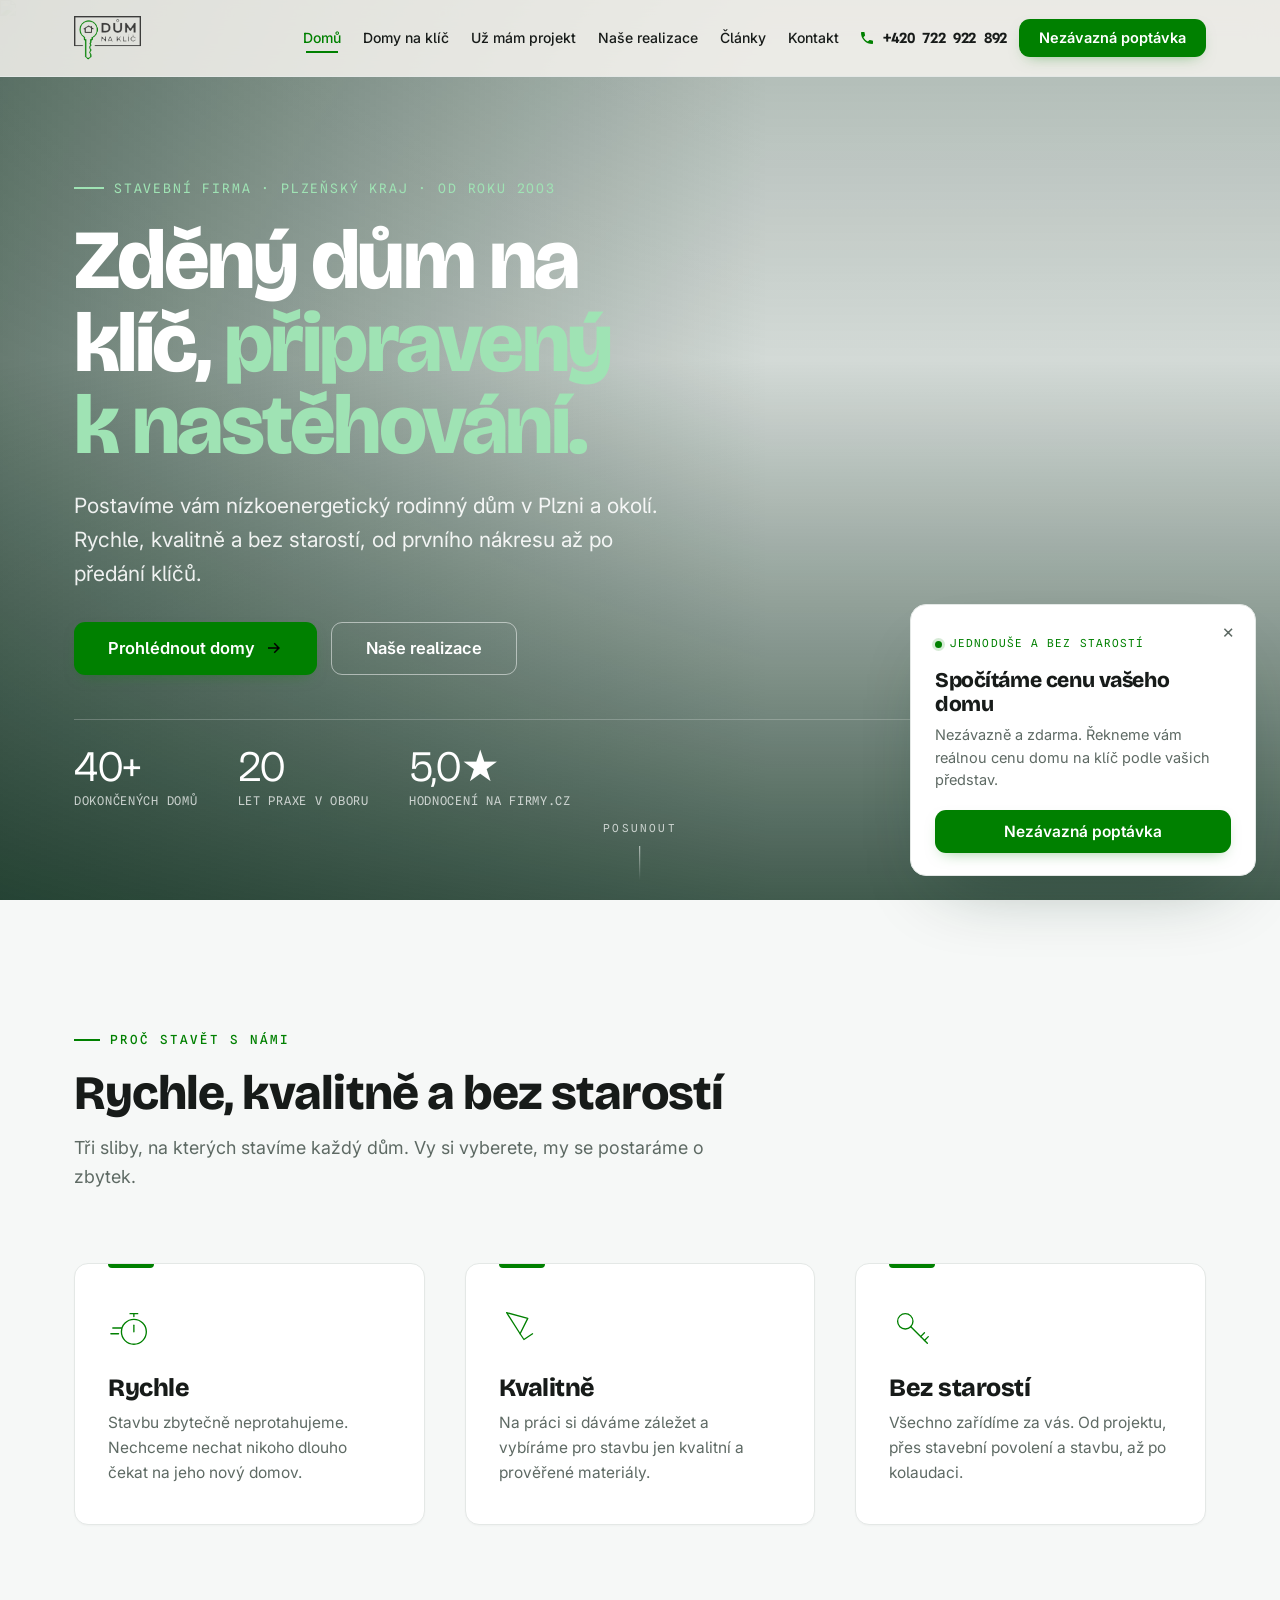
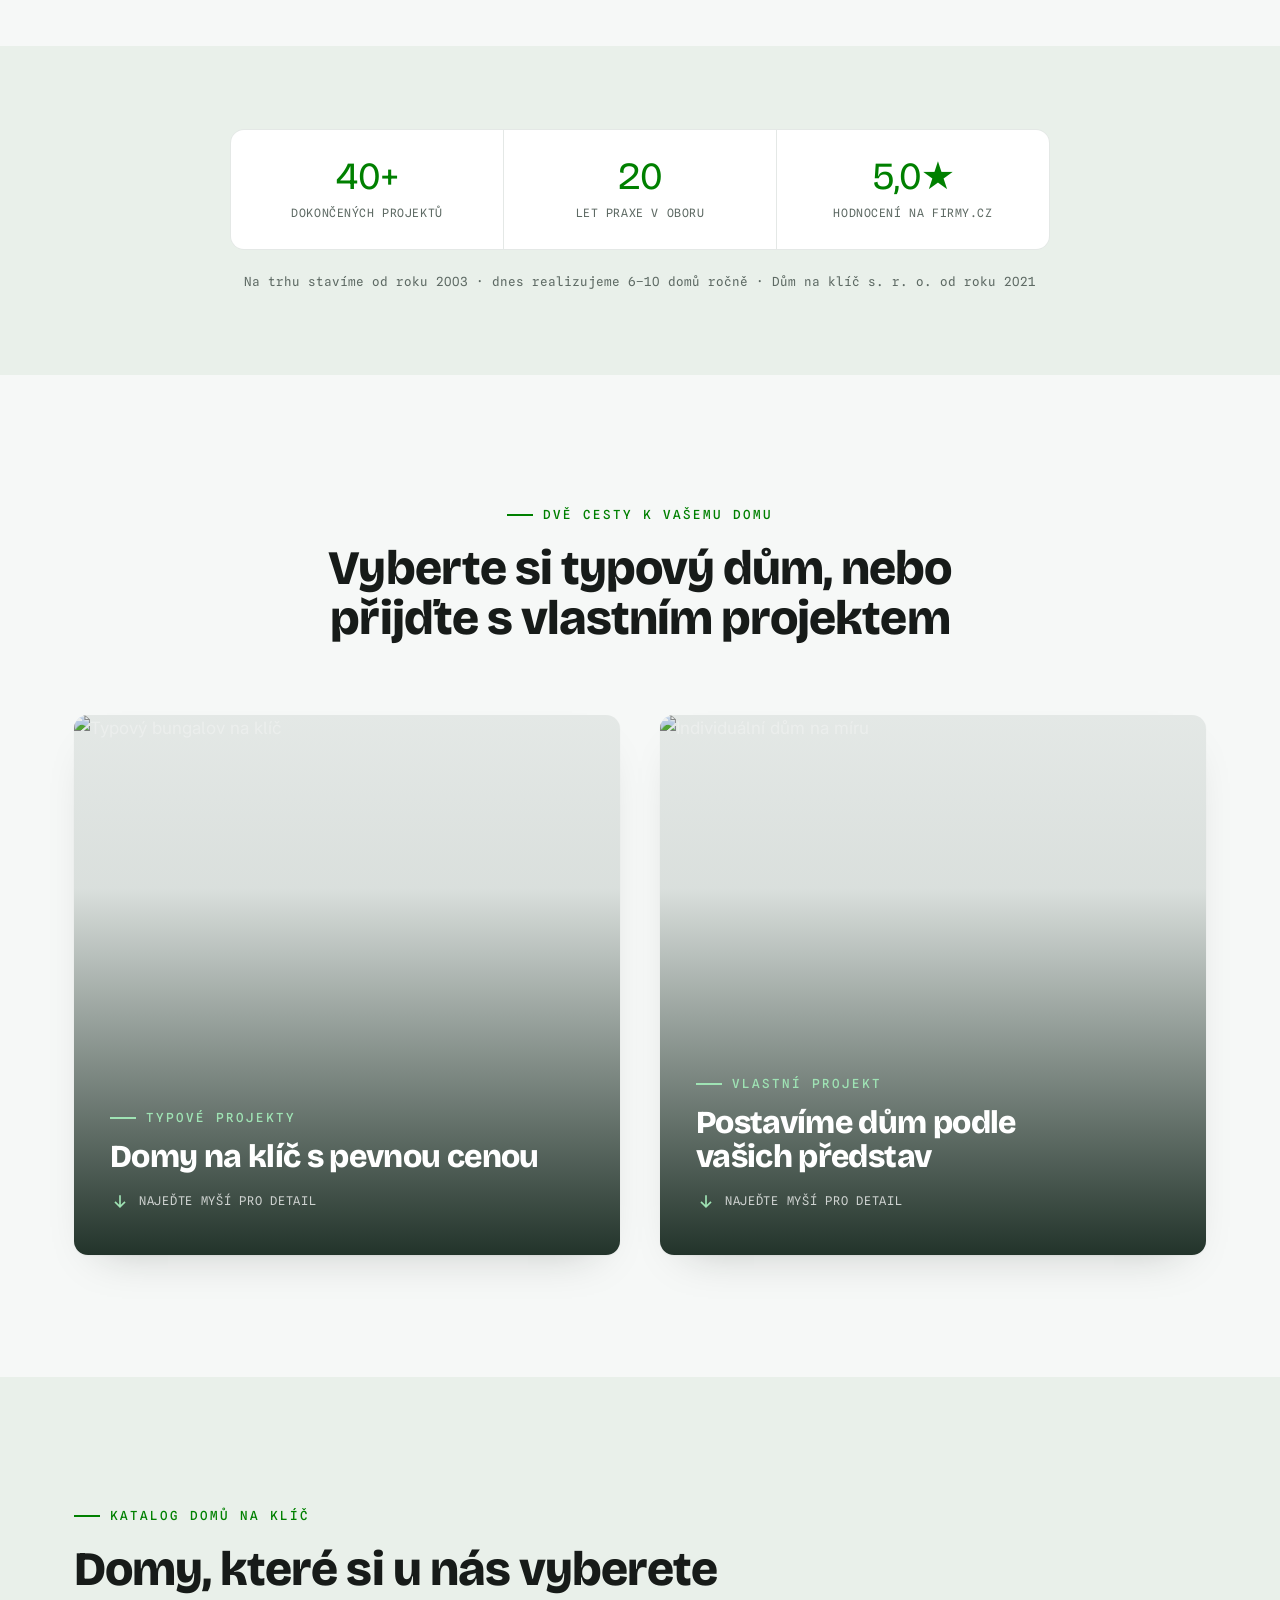
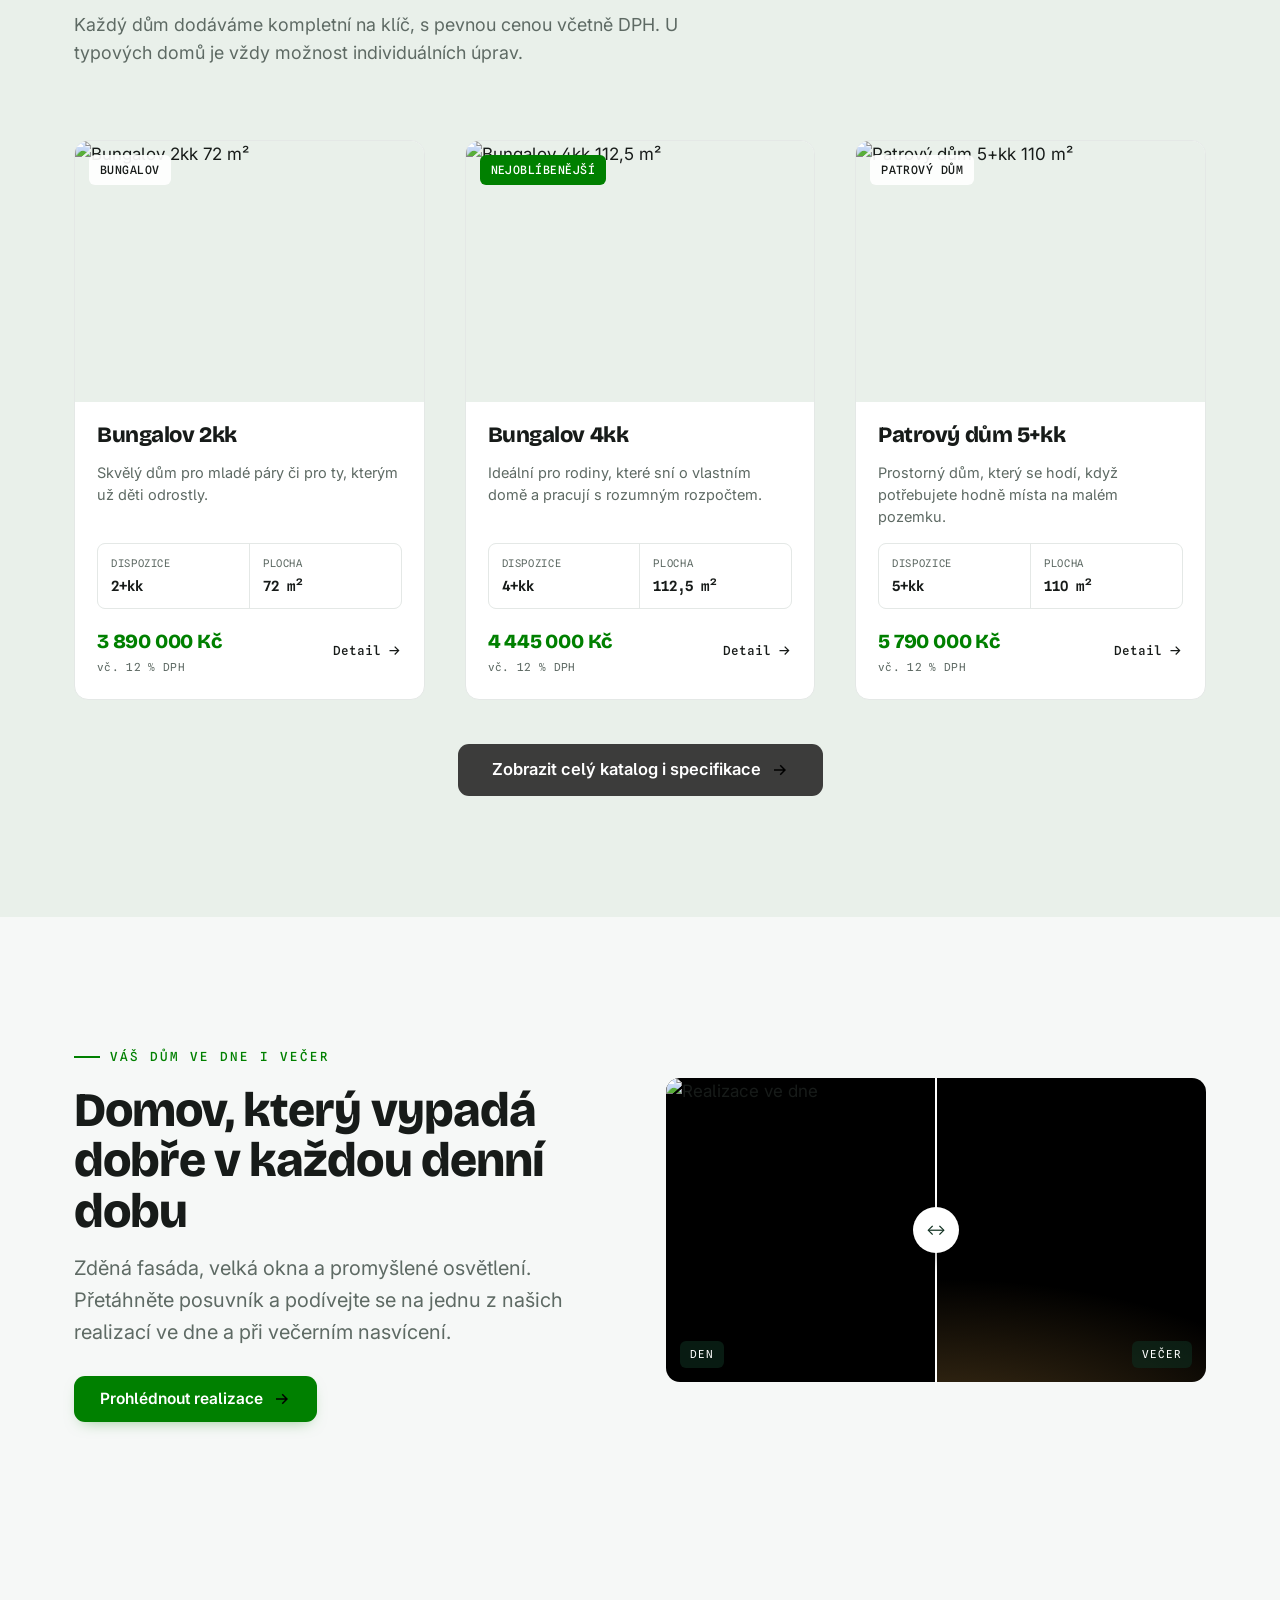
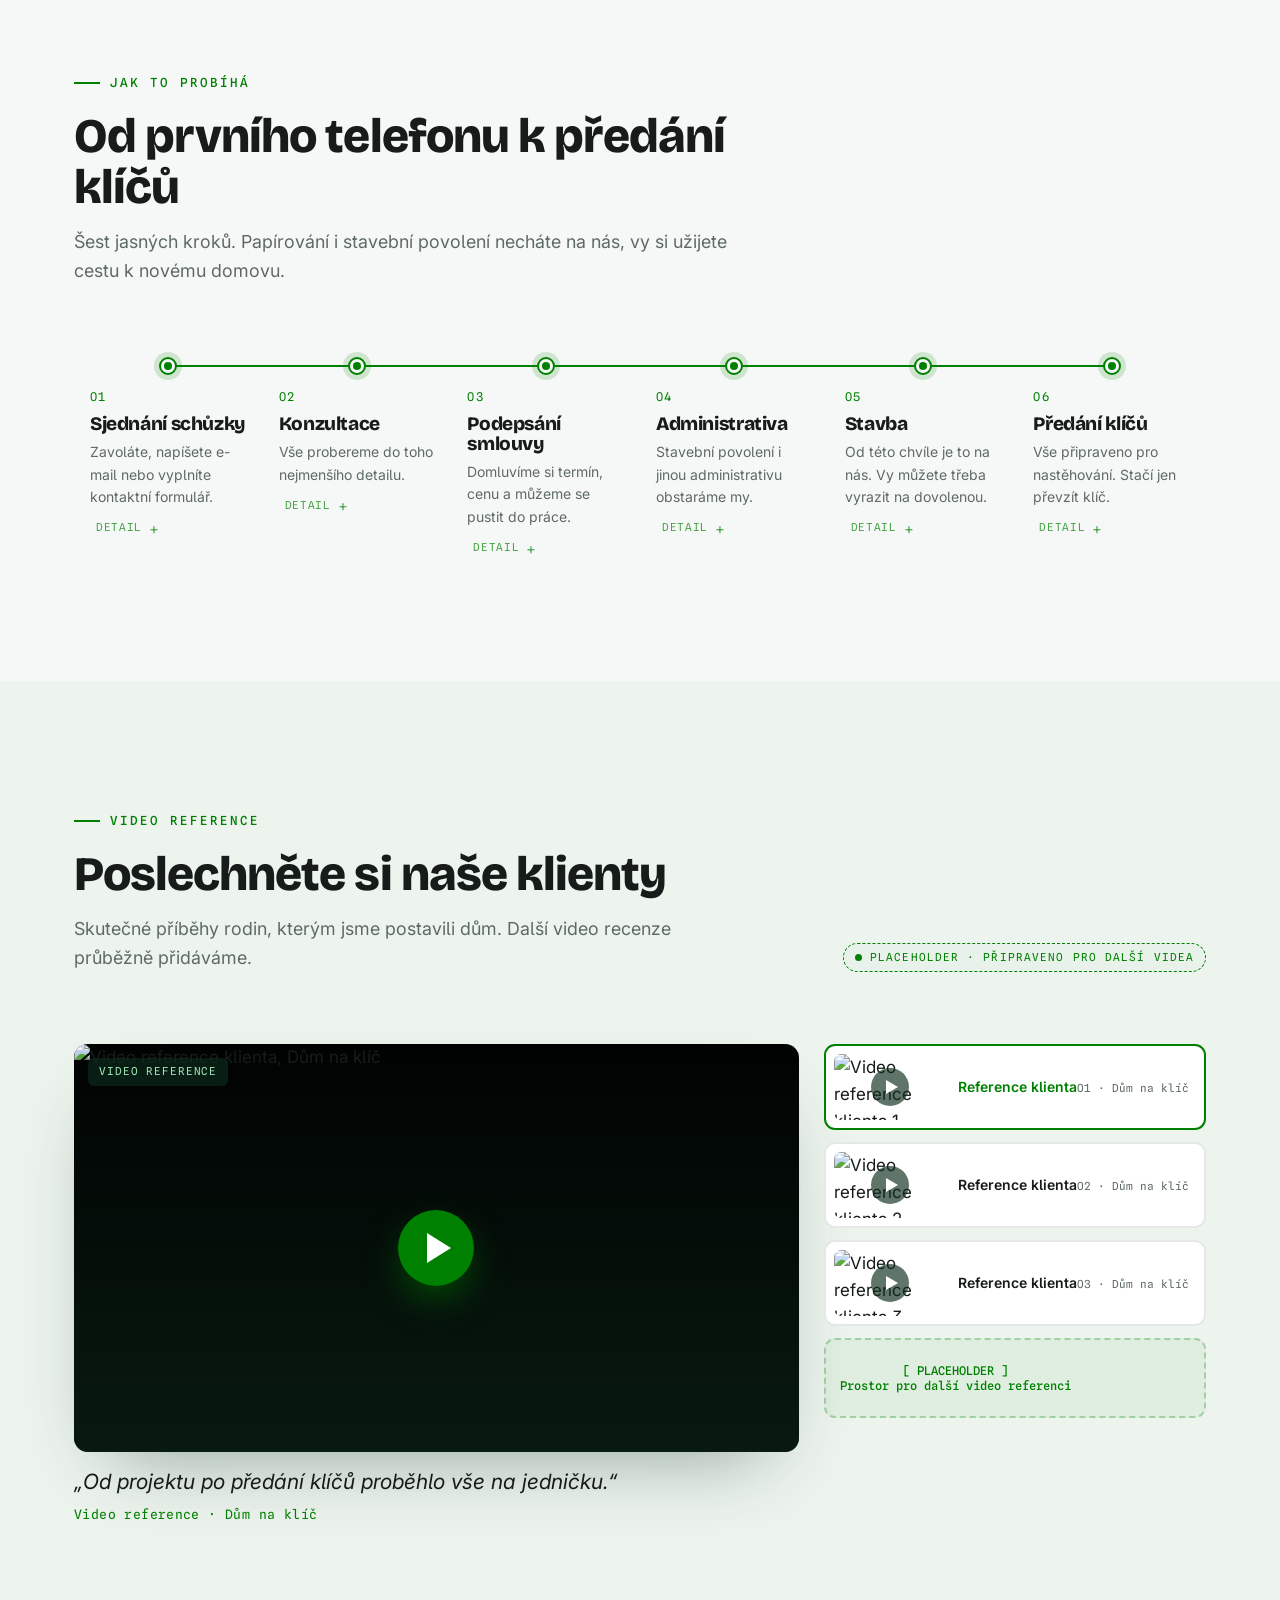
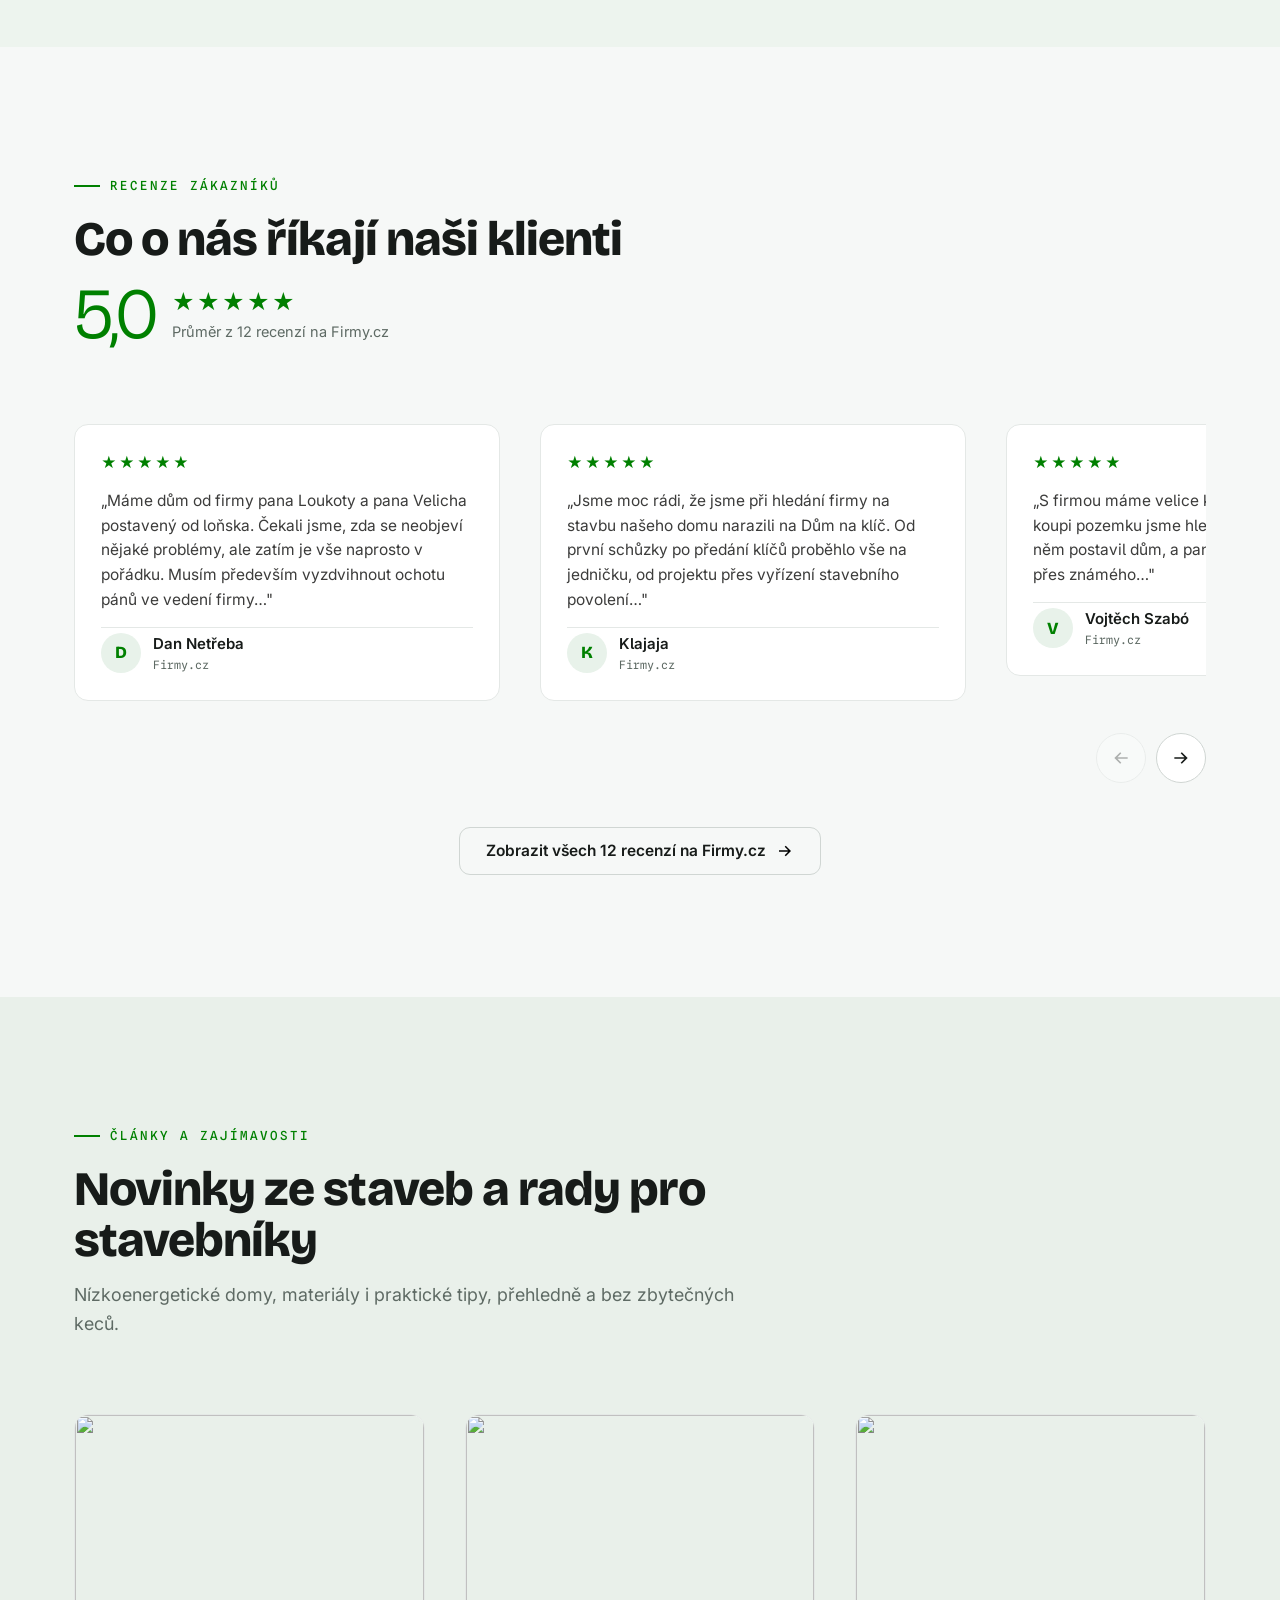
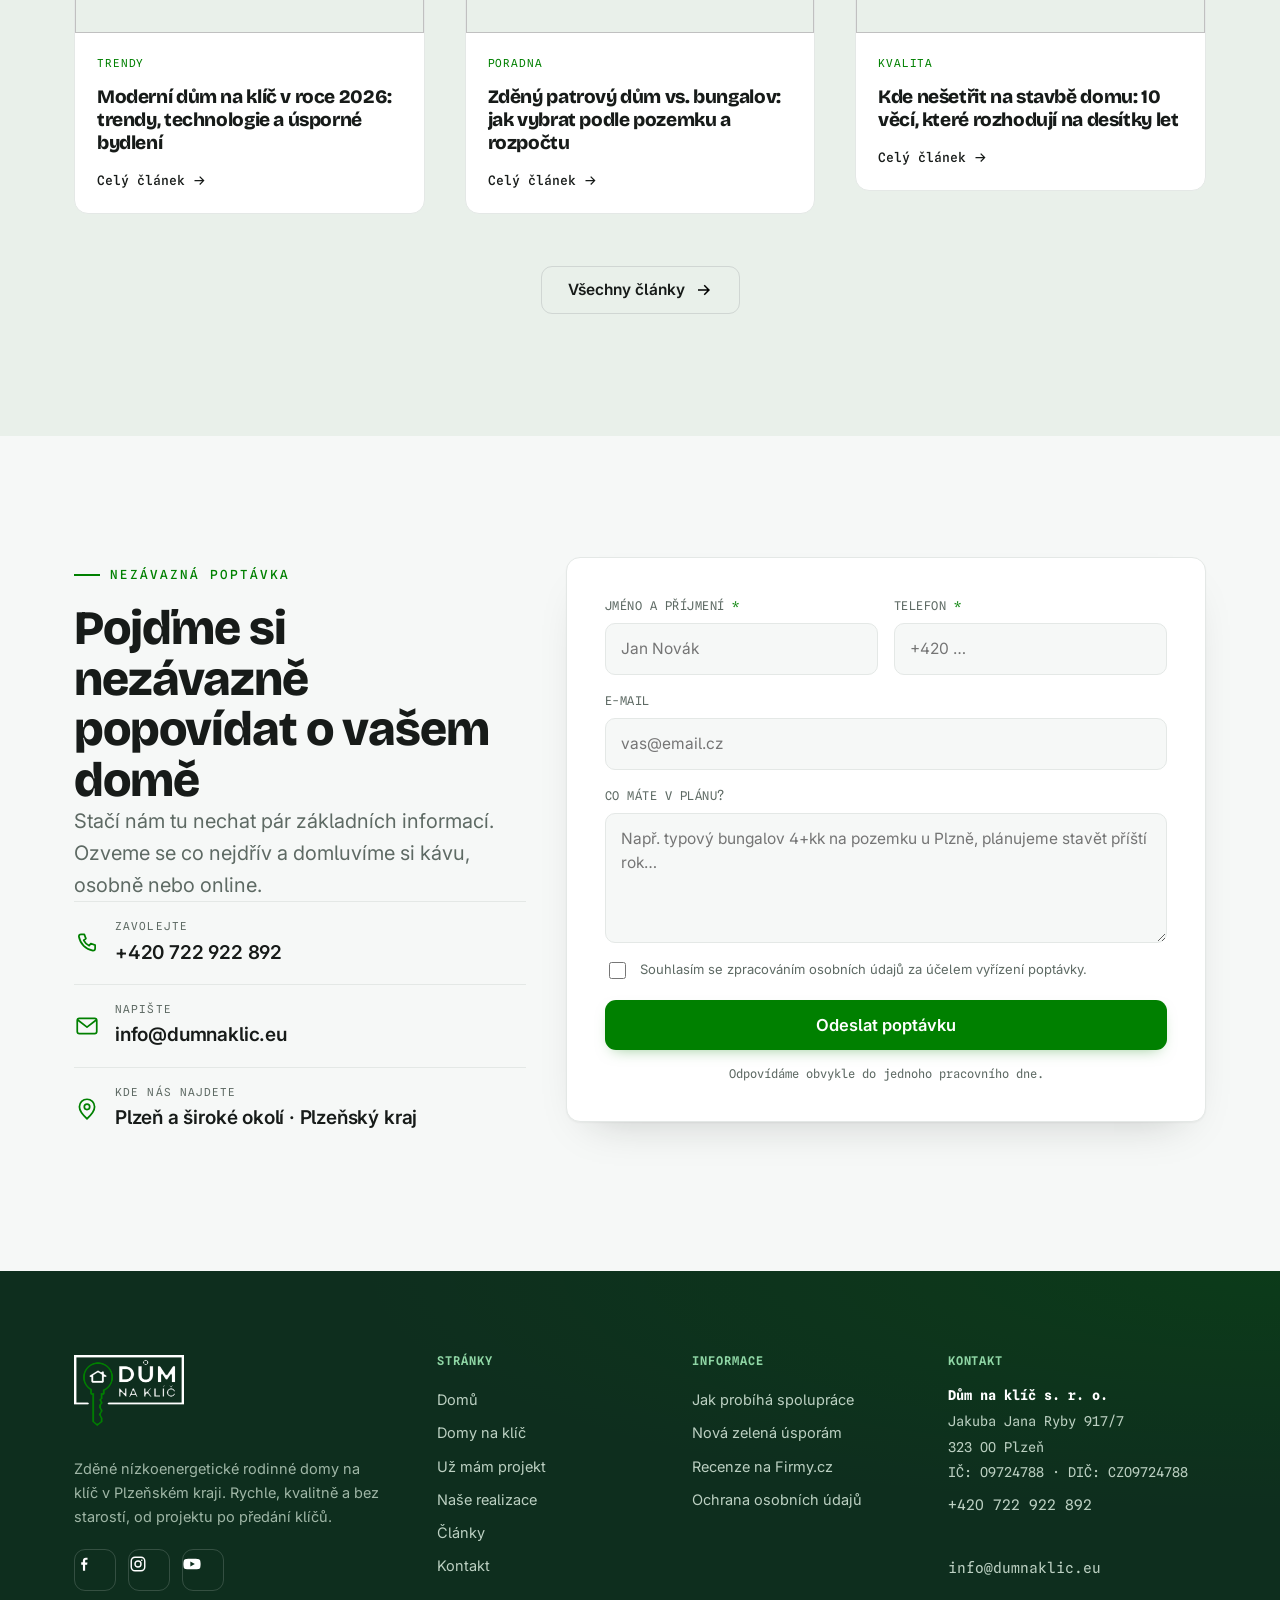
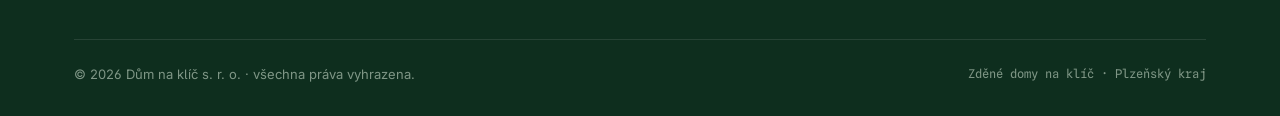
==== index.html @ 668cb0ad "Dům na klíč — redesign webu (statický web + GH Pages deploy) Kompletní redesign webu stavební firmy " ====
<!DOCTYPE html>
<html lang="cs">
<head>
  <meta charset="UTF-8">
  <meta http-equiv="X-UA-Compatible" content="IE=edge">
  <meta name="viewport" content="width=device-width, initial-scale=1">
  <title>Dům na klíč | Zděné nízkoenergetické rodinné domy · Plzeň a okolí</title>
  <meta name="description" content="Stavíme zděné rodinné domy na klíč v Plzeňském kraji, rychle, kvalitně a bez starostí. Vyberte si typový dům s pevnou cenou nebo přijďte s vlastním projektem.">
  <link rel="canonical" href="https://www.dumnaklic.eu/">
  <meta property="og:title" content="Dům na klíč | Zděné nízkoenergetické rodinné domy · Plzeň a okolí">
  <meta property="og:description" content="Zděné domy na klíč v Plzeňském kraji. Rychle, kvalitně a bez starostí, od projektu po předání klíčů.">
  <meta property="og:type" content="website">
  <meta property="og:image" content="https://www.dumnaklic.eu/wp-content/uploads/2026/04/IMG_3755.jpg">
  <meta name="theme-color" content="#008000">
  <link rel="preconnect" href="https://fonts.googleapis.com">
  <link rel="preconnect" href="https://fonts.gstatic.com" crossorigin>
  <link href="https://fonts.googleapis.com/css2?family=Bricolage+Grotesque:opsz,wght@12..96,200;12..96,300;12..96,600;12..96,700;12..96,800&family=Inter:wght@400;500;600;700&family=Spline+Sans+Mono:wght@400;500;600&display=swap" rel="stylesheet">
  <link rel="stylesheet" href="assets/css/style.css?v=5">
  <link rel="icon" href="data:image/svg+xml,%3Csvg xmlns='http://www.w3.org/2000/svg' viewBox='0 0 32 32'%3E%3Crect width='32' height='32' rx='7' fill='%23008000'/%3E%3Cpath d='M16 6l8 6.2v1.6h-2V24h-4.6v-5.6h-2.8V24H8V13.8H6v-1.6z' fill='%23fff'/%3E%3C/svg%3E">
</head>
<body class="has-callbar">

<!-- ============ HEADER (identické na všech stránkách) ============ -->
<header class="site-header">
  <div class="nav">
    <div class="container nav__in">
      <a class="nav__logo" href="index.html" aria-label="Dům na klíč, domů"><img src="assets/img/logo.png" alt="Dům na klíč"></a>
      <nav class="nav__menu" aria-label="Hlavní menu">
        <a class="nav__link" data-nav="index.html" href="index.html">Domů</a>
        <a class="nav__link" data-nav="projekty-typove.html" href="projekty-typove.html">Domy na klíč</a>
        <a class="nav__link" data-nav="projekty-individualni.html" href="projekty-individualni.html">Už mám projekt</a>
        <a class="nav__link" data-nav="realizace.html" href="realizace.html">Naše realizace</a>
        <a class="nav__link" data-nav="clanky.html" href="clanky.html">Články</a>
        <a class="nav__link" data-nav="kontakty.html" href="kontakty.html">Kontakt</a>
      </nav>
      <div class="nav__right">
        <a class="nav__phone" href="tel:+420722922892" aria-label="Zavolejte nám"><svg viewBox="0 0 24 24"><path d="M6.6 10.8c1.4 2.8 3.8 5.1 6.6 6.6l2.2-2.2c.3-.3.7-.4 1-.2 1.1.4 2.3.6 3.6.6.6 0 1 .4 1 1V20c0 .6-.4 1-1 1C10.6 21 3 13.4 3 4c0-.6.4-1 1-1h3.5c.6 0 1 .4 1 1 0 1.2.2 2.4.6 3.6.1.4 0 .7-.2 1z"/></svg><span>+420 722 922 892</span></a>
        <a class="btn btn--primary nav__cta" href="kontakty.html">Nezávazná poptávka</a>
        <button class="nav__toggle" aria-label="Otevřít menu" aria-expanded="false"><span></span><span></span><span></span></button>
      </div>
    </div>
  </div>
</header>

<!-- mobilní menu -->
<div class="drawer" role="dialog" aria-modal="true" aria-label="Menu">
  <div class="drawer__scrim" data-drawer-close></div>
  <div class="drawer__panel">
    <div class="drawer__head">
      <img src="assets/img/logo.png" alt="Dům na klíč">
      <button class="drawer__close" data-drawer-close aria-label="Zavřít menu">&times;</button>
    </div>
    <nav class="drawer__menu" aria-label="Mobilní menu">
      <a data-nav="index.html" href="index.html">Domů</a>
      <a data-nav="projekty-typove.html" href="projekty-typove.html">Domy na klíč</a>
      <a data-nav="projekty-individualni.html" href="projekty-individualni.html">Už mám projekt</a>
      <a data-nav="realizace.html" href="realizace.html">Naše realizace</a>
      <a data-nav="clanky.html" href="clanky.html">Články</a>
      <a data-nav="kontakty.html" href="kontakty.html">Kontakt</a>
    </nav>
    <div class="drawer__foot">
      <div class="drawer__phone">+420 722 922 892</div>
      <a class="btn btn--primary" href="kontakty.html">Nezávazná poptávka</a>
    </div>
  </div>
</div>

<main>

  <!-- ============ HERO ============ -->
  <section class="hero">
    <div class="hero__bg" data-parallax="0.12">
      <img class="hero__poster" src="https://www.dumnaklic.eu/wp-content/uploads/2026/04/IMG_3755.jpg" alt="Moderní patrový rodinný dům na klíč s dřevěnou fasádou">
      <div class="hero__video" data-hero-video="AIM_OCG9FKY" aria-hidden="true"></div>
    </div>
    <div class="hero__overlay"></div>
    <div class="hero__inner">
      <div class="container">
        <span class="hero__eyebrow">Stavební firma · Plzeňský kraj · od roku 2003</span>
        <h1 class="hero__title">Zděný dům na klíč, <em>připravený k nastěhování.</em></h1>
        <p class="hero__lead">Postavíme vám nízkoenergetický rodinný dům v Plzni a okolí. Rychle, kvalitně a bez starostí, od prvního nákresu až po předání klíčů.</p>
        <div class="hero__actions">
          <a class="btn btn--primary btn--lg" href="projekty-typove.html">Prohlédnout domy
            <svg viewBox="0 0 24 24"><path d="M4 11h12.2l-4.6-4.6L13 5l7 7-7 7-1.4-1.4 4.6-4.6H4z"/></svg></a>
          <a class="btn btn--outline-light btn--lg" href="realizace.html">Naše realizace</a>
        </div>
        <div class="hero__meta">
          <div class="hero__meta-item"><span class="hero__meta-num">40+</span><span class="hero__meta-label">Dokončených domů</span></div>
          <div class="hero__meta-item"><span class="hero__meta-num">20</span><span class="hero__meta-label">Let praxe v oboru</span></div>
          <div class="hero__meta-item"><span class="hero__meta-num">5,0★</span><span class="hero__meta-label">Hodnocení na Firmy.cz</span></div>
        </div>
      </div>
    </div>
    <div class="hero__scroll" aria-hidden="true">Posunout<span></span></div>
  </section>

  <!-- ============ BENEFITY ============ -->
  <section class="section">
    <div class="container">
      <div class="section-head reveal">
        <p class="eyebrow">Proč stavět s námi</p>
        <h2 class="section-head__title">Rychle, kvalitně a bez starostí</h2>
        <p class="section-head__lead">Tři sliby, na kterých stavíme každý dům. Vy si vyberete, my se postaráme o zbytek.</p>
      </div>
      <div class="grid grid--3">
        <article class="benefit reveal" data-delay="1">
          <div class="benefit__icon"><svg viewBox="0 0 48 48"><circle cx="27" cy="28" r="13"/><path d="M27 28v-7"/><path d="M23 9h8"/><path d="M27 9v3"/><path d="M5 24h9"/><path d="M3 30h8"/></svg></div>
          <h3 class="benefit__title">Rychle</h3>
          <p class="benefit__text">Stavbu zbytečně neprotahujeme. Nechceme nechat nikoho dlouho čekat na jeho nový domov.</p>
        </article>
        <article class="benefit reveal" data-delay="2">
          <div class="benefit__icon"><svg viewBox="0 0 48 48"><path d="M8 8l22 6-8 16z"/><path d="M22 30l4 6 9-6"/></svg></div>
          <h3 class="benefit__title">Kvalitně</h3>
          <p class="benefit__text">Na práci si dáváme záležet a vybíráme pro stavbu jen kvalitní a prověřené materiály.</p>
        </article>
        <article class="benefit reveal" data-delay="3">
          <div class="benefit__icon"><svg viewBox="0 0 48 48"><circle cx="17" cy="17" r="8"/><path d="M22.5 22.5 40 40"/><path d="M33 33l4-4M37 37l4-4"/></svg></div>
          <h3 class="benefit__title">Bez starostí</h3>
          <p class="benefit__text">Všechno zařídíme za vás. Od projektu, přes stavební povolení a stavbu, až po kolaudaci.</p>
        </article>
      </div>
    </div>
  </section>

  <!-- ============ STATISTIKY ============ -->
  <section class="section section--tight section--stone">
    <div class="container">
      <div class="statbar reveal">
        <div class="stat"><div class="stat__num" data-count="40" data-suffix="+">0+</div><div class="stat__label">Dokončených projektů</div></div>
        <div class="stat"><div class="stat__num" data-count="20" data-suffix="">0</div><div class="stat__label">Let praxe v oboru</div></div>
        <div class="stat"><div class="stat__num">5,0★</div><div class="stat__label">Hodnocení na Firmy.cz</div></div>
      </div>
      <p class="divider-note reveal">Na trhu stavíme od roku 2003 · dnes realizujeme 6–10 domů ročně · Dům na klíč s. r. o. od roku 2021</p>
    </div>
  </section>

  <!-- ============ TYPOVÉ vs INDIVIDUÁLNÍ ============ -->
  <section class="section">
    <div class="container">
      <div class="section-head section-head--center reveal">
        <p class="eyebrow">Dvě cesty k vašemu domu</p>
        <h2 class="section-head__title">Vyberte si typový dům, nebo přijďte s vlastním projektem</h2>
      </div>
      <div class="features">
        <a class="feature reveal" href="projekty-typove.html">
          <div class="feature__media"><img src="https://www.dumnaklic.eu/wp-content/uploads/2023/03/pohled-ALFA.jpg" alt="Typový bungalov na klíč" loading="lazy"></div>
          <div class="feature__panel">
            <p class="eyebrow">Typové projekty</p>
            <h3 class="feature__title">Domy na klíč s pevnou cenou</h3>
            <span class="feature__hint"><svg viewBox="0 0 24 24"><path d="M12 19V5M6 13l6 6 6-6"/></svg> Najeďte myší pro detail</span>
            <div class="feature__reveal"><div>
              <ul class="feature__list">
                <li>Nejvíce poptávané typy zděných domů, promyšlené do detailu</li>
                <li>Pevná cena včetně DPH, víte předem, kolik zaplatíte</li>
                <li>Možnost individuálních úprav podle vašich přání</li>
              </ul>
              <span class="feature__cta">Prohlédnout katalog domů
                <svg viewBox="0 0 24 24"><path d="M4 11h12.2l-4.6-4.6L13 5l7 7-7 7-1.4-1.4 4.6-4.6H4z"/></svg></span>
            </div></div>
          </div>
        </a>
        <a class="feature reveal" data-delay="1" href="projekty-individualni.html">
          <div class="feature__media"><img src="https://www.dumnaklic.eu/wp-content/uploads/2025/07/IMG_8949.jpg" alt="Individuální dům na míru" loading="lazy"></div>
          <div class="feature__panel">
            <p class="eyebrow">Vlastní projekt</p>
            <h3 class="feature__title">Postavíme dům podle vašich představ</h3>
            <span class="feature__hint"><svg viewBox="0 0 24 24"><path d="M12 19V5M6 13l6 6 6-6"/></svg> Najeďte myší pro detail</span>
            <div class="feature__reveal"><div>
              <ul class="feature__list">
                <li>Máte hotový projekt a vybíráte spolehlivého dodavatele stavby</li>
                <li>Máte jen nápad? Navrhneme dům společně, od skici po realizaci</li>
                <li>Poradíme, co udělat chytřeji, pro kvalitu i rozumnou cenu</li>
              </ul>
              <span class="feature__cta">Už mám projekt
                <svg viewBox="0 0 24 24"><path d="M4 11h12.2l-4.6-4.6L13 5l7 7-7 7-1.4-1.4 4.6-4.6H4z"/></svg></span>
            </div></div>
          </div>
        </a>
      </div>
    </div>
  </section>

  <!-- ============ KATALOG (náhled), SIGNATURE karty ============ -->
  <section class="section section--stone">
    <div class="container">
      <div class="section-head reveal">
        <p class="eyebrow">Katalog domů na klíč</p>
        <h2 class="section-head__title">Domy, které si u nás vyberete</h2>
        <p class="section-head__lead">Každý dům dodáváme kompletní na klíč, s pevnou cenou včetně DPH. U typových domů je vždy možnost individuálních úprav.</p>
      </div>
      <div class="grid grid--3">

        <article class="house-card reveal">
          <a class="house-card__media" href="https://www.dumnaklic.eu/bungalov-2kk/" target="_blank" rel="noopener">
            <img src="https://www.dumnaklic.eu/wp-content/uploads/2023/03/1-4.jpg" alt="Bungalov 2kk 72 m²" loading="lazy">
            <span class="house-card__tag">Bungalov</span>
          </a>
          <div class="house-card__body">
            <h3 class="house-card__name">Bungalov 2kk</h3>
            <p class="house-card__desc">Skvělý dům pro mladé páry či pro ty, kterým už děti odrostly.</p>
            <div class="house-card__specs">
              <div class="spec"><div class="spec__k">Dispozice</div><div class="spec__v">2+kk</div></div>
              <div class="spec"><div class="spec__k">Plocha</div><div class="spec__v">72 m²</div></div>
            </div>
            <div class="house-card__foot">
              <div class="house-card__price">3 890 000 Kč<small>vč. 12 % DPH</small></div>
              <a class="house-card__link" href="https://www.dumnaklic.eu/bungalov-2kk/" target="_blank" rel="noopener">Detail <svg viewBox="0 0 24 24"><path d="M4 11h12.2l-4.6-4.6L13 5l7 7-7 7-1.4-1.4 4.6-4.6H4z"/></svg></a>
            </div>
          </div>
        </article>

        <article class="house-card reveal" data-delay="1">
          <a class="house-card__media" href="https://www.dumnaklic.eu/bungalov-4kk/" target="_blank" rel="noopener">
            <img src="https://www.dumnaklic.eu/wp-content/uploads/2023/03/pohled-ALFA.jpg" alt="Bungalov 4kk 112,5 m²" loading="lazy">
            <span class="house-card__tag house-card__tag--green">Nejoblíbenější</span>
          </a>
          <div class="house-card__body">
            <h3 class="house-card__name">Bungalov 4kk</h3>
            <p class="house-card__desc">Ideální pro rodiny, které sní o vlastním domě a pracují s rozumným rozpočtem.</p>
            <div class="house-card__specs">
              <div class="spec"><div class="spec__k">Dispozice</div><div class="spec__v">4+kk</div></div>
              <div class="spec"><div class="spec__k">Plocha</div><div class="spec__v">112,5 m²</div></div>
            </div>
            <div class="house-card__foot">
              <div class="house-card__price">4 445 000 Kč<small>vč. 12 % DPH</small></div>
              <a class="house-card__link" href="https://www.dumnaklic.eu/bungalov-4kk/" target="_blank" rel="noopener">Detail <svg viewBox="0 0 24 24"><path d="M4 11h12.2l-4.6-4.6L13 5l7 7-7 7-1.4-1.4 4.6-4.6H4z"/></svg></a>
            </div>
          </div>
        </article>

        <article class="house-card reveal" data-delay="2">
          <a class="house-card__media" href="https://www.dumnaklic.eu/patrovy-dum-4kk/" target="_blank" rel="noopener">
            <img src="https://www.dumnaklic.eu/wp-content/uploads/2023/03/2upr.jpg" alt="Patrový dům 5+kk 110 m²" loading="lazy">
            <span class="house-card__tag">Patrový dům</span>
          </a>
          <div class="house-card__body">
            <h3 class="house-card__name">Patrový dům 5+kk</h3>
            <p class="house-card__desc">Prostorný dům, který se hodí, když potřebujete hodně místa na malém pozemku.</p>
            <div class="house-card__specs">
              <div class="spec"><div class="spec__k">Dispozice</div><div class="spec__v">5+kk</div></div>
              <div class="spec"><div class="spec__k">Plocha</div><div class="spec__v">110 m²</div></div>
            </div>
            <div class="house-card__foot">
              <div class="house-card__price">5 790 000 Kč<small>vč. 12 % DPH</small></div>
              <a class="house-card__link" href="https://www.dumnaklic.eu/patrovy-dum-4kk/" target="_blank" rel="noopener">Detail <svg viewBox="0 0 24 24"><path d="M4 11h12.2l-4.6-4.6L13 5l7 7-7 7-1.4-1.4 4.6-4.6H4z"/></svg></a>
            </div>
          </div>
        </article>

      </div>
      <div class="center mt-l reveal">
        <a class="btn btn--dark btn--lg" href="projekty-typove.html">Zobrazit celý katalog i specifikace
          <svg viewBox="0 0 24 24"><path d="M4 11h12.2l-4.6-4.6L13 5l7 7-7 7-1.4-1.4 4.6-4.6H4z"/></svg></a>
      </div>
    </div>
  </section>

  <!-- ============ BEFORE / AFTER, den / večer (signature interakce) ============ -->
  <section class="section">
    <div class="container">
      <div class="grid grid--2" style="align-items:center;gap:clamp(28px,4vw,56px)">
        <div class="reveal">
          <p class="eyebrow">Váš dům ve dne i večer</p>
          <h2 class="section-head__title">Domov, který vypadá dobře v každou denní dobu</h2>
          <p class="lead mt-s">Zděná fasáda, velká okna a promyšlené osvětlení. Přetáhněte posuvník a podívejte se na jednu z našich realizací ve dne a při večerním nasvícení.</p>
          <a class="btn btn--primary mt-m" href="realizace.html">Prohlédnout realizace
            <svg viewBox="0 0 24 24"><path d="M4 11h12.2l-4.6-4.6L13 5l7 7-7 7-1.4-1.4 4.6-4.6H4z"/></svg></a>
        </div>
        <div class="ba reveal" data-delay="1" aria-label="Porovnání den a večer, přetáhněte posuvník">
          <img class="ba__img" src="https://www.dumnaklic.eu/wp-content/uploads/2026/04/IMG_3755.jpg" alt="Realizace ve dne">
          <div class="ba__after-wrap ba__after"><img class="ba__img" src="https://www.dumnaklic.eu/wp-content/uploads/2026/04/IMG_3755.jpg" alt="Realizace večer"></div>
          <span class="ba__label ba__label--l">Den</span>
          <span class="ba__label ba__label--r">Večer</span>
          <div class="ba__handle"><span class="ba__grip">↔</span></div>
        </div>
      </div>
    </div>
  </section>

  <!-- ============ PROCES / TIMELINE ============ -->
  <section class="section">
    <div class="container">
      <div class="section-head reveal">
        <p class="eyebrow">Jak to probíhá</p>
        <h2 class="section-head__title">Od prvního telefonu k předání klíčů</h2>
        <p class="section-head__lead">Šest jasných kroků. Papírování i stavební povolení necháte na nás, vy si užijete cestu k novému domovu.</p>
      </div>
      <div class="timeline reveal" data-timeline>
        <div class="timeline__track"><span class="timeline__fill"></span></div>
        <div class="tl-step" data-detail><span class="tl-step__node"></span><div class="tl-step__num">01</div><h3 class="tl-step__title">Sjednání schůzky</h3><p class="tl-step__text">Zavoláte, napíšete e-mail nebo vyplníte kontaktní formulář.</p><button class="tl-step__toggle" type="button">Detail</button><div class="tl-step__detail"><div><p>Ozvěte se jakkoli vám to vyhovuje. Domluvíme si první nezávaznou schůzku u nás v kanceláři v Plzni, nebo online.</p></div></div></div>
        <div class="tl-step" data-detail><span class="tl-step__node"></span><div class="tl-step__num">02</div><h3 class="tl-step__title">Konzultace</h3><p class="tl-step__text">Vše probereme do toho nejmenšího detailu.</p><button class="tl-step__toggle" type="button">Detail</button><div class="tl-step__detail"><div><p>Projdeme vaše představy, pozemek i rozpočet. Poradíme s dispozicí a vybereme typový dům nebo řešení na míru.</p></div></div></div>
        <div class="tl-step" data-detail><span class="tl-step__node"></span><div class="tl-step__num">03</div><h3 class="tl-step__title">Podepsání smlouvy</h3><p class="tl-step__text">Domluvíme si termín, cenu a můžeme se pustit do práce.</p><button class="tl-step__toggle" type="button">Detail</button><div class="tl-step__detail"><div><p>Připravíme pevnou cenu včetně DPH a jasný harmonogram. Vše máte černé na bílém, žádné skryté položky.</p></div></div></div>
        <div class="tl-step" data-detail><span class="tl-step__node"></span><div class="tl-step__num">04</div><h3 class="tl-step__title">Administrativa</h3><p class="tl-step__text">Stavební povolení i jinou administrativu obstaráme my.</p><button class="tl-step__toggle" type="button">Detail</button><div class="tl-step__detail"><div><p>Projektovou dokumentaci i jednání s úřady vyřídíme za vás. Zjistíme také možnosti dotace Nová zelená úsporám.</p></div></div></div>
        <div class="tl-step" data-detail><span class="tl-step__node"></span><div class="tl-step__num">05</div><h3 class="tl-step__title">Stavba</h3><p class="tl-step__text">Od této chvíle je to na nás. Vy můžete třeba vyrazit na dovolenou.</p><button class="tl-step__toggle" type="button">Detail</button><div class="tl-step__detail"><div><p>Stavíme na klíč, koordinujeme všechny profese a hlídáme kvalitu i termíny. Vy nemusíte řešit nic.</p></div></div></div>
        <div class="tl-step" data-detail><span class="tl-step__node"></span><div class="tl-step__num">06</div><h3 class="tl-step__title">Předání klíčů</h3><p class="tl-step__text">Vše připraveno pro nastěhování. Stačí jen převzít klíč.</p><button class="tl-step__toggle" type="button">Detail</button><div class="tl-step__detail"><div><p>Dům předáme dokončený a připravený k nastěhování. Stačí převzít klíče a začít bydlet.</p></div></div></div>
      </div>
    </div>
  </section>

  <!-- ============ VIDEOREVIEW SEKCE [PLACEHOLDER] ============ -->
  <!-- [PLACEHOLDER: VIDEOREVIEW SEKCE] – 3 reálná videa + 1 volný slot pro budoucí testimonial -->
  <section class="section section--tint" id="video">
    <div class="container">
      <div class="section-head reveal" style="display:flex;justify-content:space-between;align-items:flex-end;gap:20px;flex-wrap:wrap;max-width:none">
        <div style="max-width:640px">
          <p class="eyebrow">Video reference</p>
          <h2 class="section-head__title">Poslechněte si naše klienty</h2>
          <p class="section-head__lead">Skutečné příběhy rodin, kterým jsme postavili dům. Další video recenze průběžně přidáváme.</p>
        </div>
        <span class="placeholder-tag">Placeholder · připraveno pro další videa</span>
      </div>
      <div class="vgallery reveal">
        <div class="vgallery__stage">
          <div class="vgallery__screen" role="button" tabindex="0" aria-label="Přehrát video referenci">
            <div id="vgPlayer"></div>
            <img class="vgallery__poster" src="https://img.youtube.com/vi/ddDYSjqVPIw/maxresdefault.jpg" alt="Video reference klienta, Dům na klíč">
            <div class="vgallery__scrim"></div>
            <span class="vgallery__badge">Video reference</span>
            <button class="vgallery__big" type="button" aria-label="Přehrát video"></button>
            <button class="vgallery__sound" type="button"><svg viewBox="0 0 24 24"><path d="M3 9v6h4l5 5V4L7 9H3zm13.5 3A4.5 4.5 0 0 0 11 8v8a4.5 4.5 0 0 0 2.5-4zM14 3.2v2.1c2.9.9 5 3.6 5 6.7s-2.1 5.8-5 6.7v2.1c4-.9 7-4.5 7-8.8s-3-7.9-7-8.8z"/></svg> Zapnout zvuk</button>
          </div>
          <div class="vgallery__meta">
            <p class="vgallery__quote">„Od projektu po předání klíčů proběhlo vše na jedničku."</p>
            <p class="vgallery__name">Video reference · Dům na klíč</p>
          </div>
        </div>
        <div class="vgallery__rail" aria-label="Seznam video referencí">
          <button class="vthumb is-active" type="button" data-vid="ddDYSjqVPIw"
            data-quote="„Od projektu po předání klíčů proběhlo vše na jedničku.“" data-name="Video reference · Dům na klíč">
            <img src="https://img.youtube.com/vi/ddDYSjqVPIw/hqdefault.jpg" alt="Video reference klienta 1" loading="lazy">
            <span class="vthumb__ico"></span>
            <span class="vthumb__txt"><span class="vthumb__label">Reference klienta</span><span class="vthumb__sub">01 · Dům na klíč</span></span>
          </button>
          <button class="vthumb" type="button" data-vid="AF9DOqZZFVg"
            data-quote="„Ochota a férový přístup po celou dobu stavby.“" data-name="Video reference · Dům na klíč">
            <img src="https://img.youtube.com/vi/AF9DOqZZFVg/hqdefault.jpg" alt="Video reference klienta 2" loading="lazy">
            <span class="vthumb__ico"></span>
            <span class="vthumb__txt"><span class="vthumb__label">Reference klienta</span><span class="vthumb__sub">02 · Dům na klíč</span></span>
          </button>
          <button class="vthumb" type="button" data-vid="7nMekO9UQhU"
            data-quote="„Do posledního detailu podle našich představ.“" data-name="Video reference · Dům na klíč">
            <img src="https://img.youtube.com/vi/7nMekO9UQhU/hqdefault.jpg" alt="Video reference klienta 3" loading="lazy">
            <span class="vthumb__ico"></span>
            <span class="vthumb__txt"><span class="vthumb__label">Reference klienta</span><span class="vthumb__sub">03 · Dům na klíč</span></span>
          </button>
          <!-- [PLACEHOLDER: VIDEOREVIEW SLOT] -->
          <div class="vthumb vthumb--ph"><span class="vthumb__label">[ PLACEHOLDER ]<br>Prostor pro další video referenci</span></div>
        </div>
      </div>
    </div>
  </section>

  <!-- ============ RECENZE (Firmy.cz) ============ -->
  <section class="section">
    <div class="container">
      <div class="section-head reveal">
        <p class="eyebrow">Recenze zákazníků</p>
        <h2 class="section-head__title">Co o nás říkají naši klienti</h2>
        <div class="reviews__score mt-s">
          <span class="reviews__score-num">5,0</span>
          <div>
            <div class="reviews__score-stars">★★★★★</div>
            <div class="reviews__score-meta">Průměr z 12 recenzí na Firmy.cz</div>
          </div>
        </div>
      </div>
      <div class="reviews-slider reveal">
        <div class="reviews-track" data-review-track>
          <article class="review">
            <div class="review__stars">★★★★★</div>
            <p class="review__text">„Máme dům od firmy pana Loukoty a pana Velicha postavený od loňska. Čekali jsme, zda se neobjeví nějaké problémy, ale zatím je vše naprosto v pořádku. Musím především vyzdvihnout ochotu pánů ve vedení firmy…"</p>
            <div class="review__foot"><div class="review__avatar">D</div><div><div class="review__name">Dan Netřeba</div><div class="review__src">Firmy.cz</div></div></div>
          </article>
          <article class="review">
            <div class="review__stars">★★★★★</div>
            <p class="review__text">„Jsme moc rádi, že jsme při hledání firmy na stavbu našeho domu narazili na Dům na klíč. Od první schůzky po předání klíčů proběhlo vše na jedničku, od projektu přes vyřízení stavebního povolení…"</p>
            <div class="review__foot"><div class="review__avatar">K</div><div><div class="review__name">Klajaja</div><div class="review__src">Firmy.cz</div></div></div>
          </article>
          <article class="review">
            <div class="review__stars">★★★★★</div>
            <p class="review__text">„S firmou máme velice kladnou zkušenost. Po koupi pozemku jsme hledali někoho, kdo by nám na něm postavil dům, a pan Velich nám byl doporučen přes známého…"</p>
            <div class="review__foot"><div class="review__avatar">V</div><div><div class="review__name">Vojtěch Szabó</div><div class="review__src">Firmy.cz</div></div></div>
          </article>
        </div>
        <div class="reviews-nav">
          <button class="reviews-arrow" type="button" data-review-prev aria-label="Předchozí recenze"><svg viewBox="0 0 24 24"><path d="M20 11H7.8l4.6-4.6L11 5l-7 7 7 7 1.4-1.4L7.8 13H20z"/></svg></button>
          <button class="reviews-arrow" type="button" data-review-next aria-label="Další recenze"><svg viewBox="0 0 24 24"><path d="M4 11h12.2l-4.6-4.6L13 5l7 7-7 7-1.4-1.4 4.6-4.6H4z"/></svg></button>
        </div>
      </div>
      <div class="center mt-l reveal">
        <a class="btn btn--ghost" href="https://www.firmy.cz/detail/13316725-dum-na-klic-s-r-o-plzen.html" target="_blank" rel="noopener">Zobrazit všech 12 recenzí na Firmy.cz
          <svg viewBox="0 0 24 24"><path d="M4 11h12.2l-4.6-4.6L13 5l7 7-7 7-1.4-1.4 4.6-4.6H4z"/></svg></a>
      </div>
    </div>
  </section>

  <!-- ============ ČLÁNKY (náhled) ============ -->
  <section class="section section--stone">
    <div class="container">
      <div class="section-head reveal">
        <p class="eyebrow">Články a zajímavosti</p>
        <h2 class="section-head__title">Novinky ze staveb a rady pro stavebníky</h2>
        <p class="section-head__lead">Nízkoenergetické domy, materiály i praktické tipy, přehledně a bez zbytečných keců.</p>
      </div>
      <div class="article-rail reveal">
        <article class="article-card">
          <a class="article-card__media" href="https://www.dumnaklic.eu/moderni-dum-na-klic-v-roce-2026-trendy-technologie-a-usporne-bydleni-bez-starosti/" target="_blank" rel="noopener"><img src="https://www.dumnaklic.eu/wp-content/uploads/2026/04/IMG_8187.jpg" alt="" loading="lazy"></a>
          <div class="article-card__body">
            <span class="article-card__cat">Trendy</span>
            <h3 class="article-card__title">Moderní dům na klíč v roce 2026: trendy, technologie a úsporné bydlení</h3>
            <a class="article-card__more" href="https://www.dumnaklic.eu/moderni-dum-na-klic-v-roce-2026-trendy-technologie-a-usporne-bydleni-bez-starosti/" target="_blank" rel="noopener">Celý článek <svg viewBox="0 0 24 24"><path d="M4 11h12.2l-4.6-4.6L13 5l7 7-7 7-1.4-1.4 4.6-4.6H4z"/></svg></a>
          </div>
        </article>
        <article class="article-card">
          <a class="article-card__media" href="https://www.dumnaklic.eu/zdeny-patrovy-dum-vs-bungalov-jak-vybrat-spravne-reseni-podle-pozemku-dispozice-a-rozpoctu/" target="_blank" rel="noopener"><img src="https://www.dumnaklic.eu/wp-content/uploads/2026/04/IMG_3755.jpg" alt="" loading="lazy"></a>
          <div class="article-card__body">
            <span class="article-card__cat">Poradna</span>
            <h3 class="article-card__title">Zděný patrový dům vs. bungalov: jak vybrat podle pozemku a rozpočtu</h3>
            <a class="article-card__more" href="https://www.dumnaklic.eu/zdeny-patrovy-dum-vs-bungalov-jak-vybrat-spravne-reseni-podle-pozemku-dispozice-a-rozpoctu/" target="_blank" rel="noopener">Celý článek <svg viewBox="0 0 24 24"><path d="M4 11h12.2l-4.6-4.6L13 5l7 7-7 7-1.4-1.4 4.6-4.6H4z"/></svg></a>
          </div>
        </article>
        <article class="article-card">
          <a class="article-card__media" href="https://www.dumnaklic.eu/kde-nesetrit-na-stavbe-domu-10-veci-ktere-rozhoduji-o-kvalite-bydleni-na-desitky-let/" target="_blank" rel="noopener"><img src="https://www.dumnaklic.eu/wp-content/uploads/2022/11/podlahove-topeni.jpg" alt="" loading="lazy"></a>
          <div class="article-card__body">
            <span class="article-card__cat">Kvalita</span>
            <h3 class="article-card__title">Kde nešetřit na stavbě domu: 10 věcí, které rozhodují na desítky let</h3>
            <a class="article-card__more" href="https://www.dumnaklic.eu/kde-nesetrit-na-stavbe-domu-10-veci-ktere-rozhoduji-o-kvalite-bydleni-na-desitky-let/" target="_blank" rel="noopener">Celý článek <svg viewBox="0 0 24 24"><path d="M4 11h12.2l-4.6-4.6L13 5l7 7-7 7-1.4-1.4 4.6-4.6H4z"/></svg></a>
          </div>
        </article>
        <article class="article-card">
          <a class="article-card__media" href="https://www.dumnaklic.eu/rekuperace-v-rodinnem-dome-ma-to-smysl/" target="_blank" rel="noopener"><img src="https://www.dumnaklic.eu/wp-content/uploads/2026/04/IMG_2669.jpg" alt="" loading="lazy"></a>
          <div class="article-card__body">
            <span class="article-card__cat">Technologie</span>
            <h3 class="article-card__title">Rekuperace v rodinném domě: má to smysl?</h3>
            <a class="article-card__more" href="https://www.dumnaklic.eu/rekuperace-v-rodinnem-dome-ma-to-smysl/" target="_blank" rel="noopener">Celý článek <svg viewBox="0 0 24 24"><path d="M4 11h12.2l-4.6-4.6L13 5l7 7-7 7-1.4-1.4 4.6-4.6H4z"/></svg></a>
          </div>
        </article>
        <article class="article-card">
          <a class="article-card__media" href="https://www.dumnaklic.eu/jak-dlouho-trva-stavba-domu-na-klic/" target="_blank" rel="noopener"><img src="https://www.dumnaklic.eu/wp-content/uploads/2023/12/IMG_2590.jpg" alt="" loading="lazy"></a>
          <div class="article-card__body">
            <span class="article-card__cat">Poradna</span>
            <h3 class="article-card__title">Jak dlouho trvá stavba domu na klíč?</h3>
            <a class="article-card__more" href="https://www.dumnaklic.eu/jak-dlouho-trva-stavba-domu-na-klic/" target="_blank" rel="noopener">Celý článek <svg viewBox="0 0 24 24"><path d="M4 11h12.2l-4.6-4.6L13 5l7 7-7 7-1.4-1.4 4.6-4.6H4z"/></svg></a>
          </div>
        </article>
        <article class="article-card">
          <a class="article-card__media" href="https://www.dumnaklic.eu/ziskani-stavebniho-povoleni-se-zpracovanim-projektu-za-3-mesice-a-28-dni/" target="_blank" rel="noopener"><img src="https://www.dumnaklic.eu/wp-content/uploads/2022/11/STAVEBNI-FIRMA-PLZEN.jpg" alt="" loading="lazy"></a>
          <div class="article-card__body">
            <span class="article-card__cat">Praxe</span>
            <h3 class="article-card__title">Stavební povolení se zpracováním projektu za 3 měsíce a 28 dní</h3>
            <a class="article-card__more" href="https://www.dumnaklic.eu/ziskani-stavebniho-povoleni-se-zpracovanim-projektu-za-3-mesice-a-28-dni/" target="_blank" rel="noopener">Celý článek <svg viewBox="0 0 24 24"><path d="M4 11h12.2l-4.6-4.6L13 5l7 7-7 7-1.4-1.4 4.6-4.6H4z"/></svg></a>
          </div>
        </article>
      </div>
      <div class="center mt-l reveal"><a class="btn btn--ghost" href="clanky.html">Všechny články <svg viewBox="0 0 24 24"><path d="M4 11h12.2l-4.6-4.6L13 5l7 7-7 7-1.4-1.4 4.6-4.6H4z"/></svg></a></div>
    </div>
  </section>

  <!-- ============ KONTAKT / POPTÁVKA ============ -->
  <section class="section" id="poptavka">
    <div class="container">
      <div class="contact-grid">
        <div class="contact-info reveal">
          <p class="eyebrow">Nezávazná poptávka</p>
          <h2 class="section-head__title">Pojďme si nezávazně popovídat o vašem domě</h2>
          <p class="lead">Stačí nám tu nechat pár základních informací. Ozveme se co nejdřív a domluvíme si kávu, osobně nebo online.</p>
          <div class="contact-line">
            <span class="contact-line__ic"><svg viewBox="0 0 24 24"><path d="M6.5 4h3l1.5 4-2 1.5a11 11 0 0 0 5 5l1.5-2 4 1.5v3a2 2 0 0 1-2 2A16 16 0 0 1 4.5 6a2 2 0 0 1 2-2z"/></svg></span>
            <div class="contact-line__txt"><div class="contact-line__k">Zavolejte</div>
            <div class="contact-line__v"><a href="tel:+420722922892">+420 722 922 892</a></div></div>
          </div>
          <div class="contact-line">
            <span class="contact-line__ic"><svg viewBox="0 0 24 24"><rect x="3" y="5" width="18" height="14" rx="2"/><path d="M3.5 6.5 12 13l8.5-6.5"/></svg></span>
            <div class="contact-line__txt"><div class="contact-line__k">Napište</div>
            <div class="contact-line__v"><a href="mailto:info@dumnaklic.eu">info@dumnaklic.eu</a></div></div>
          </div>
          <div class="contact-line">
            <span class="contact-line__ic"><svg viewBox="0 0 24 24"><path d="M12 21s7-6.2 7-11a7 7 0 0 0-14 0c0 4.8 7 11 7 11z"/><circle cx="12" cy="10" r="2.5"/></svg></span>
            <div class="contact-line__txt"><div class="contact-line__k">Kde nás najdete</div>
            <div class="contact-line__v">Plzeň a široké okolí · Plzeňský kraj</div></div>
          </div>
        </div>

        <form class="form reveal" data-delay="1" data-demo novalidate>
          <div class="form__row form__row--2">
            <div class="field"><label for="jmeno">Jméno a příjmení <span class="req">*</span></label><input id="jmeno" name="jmeno" type="text" placeholder="Jan Novák" required></div>
            <div class="field"><label for="tel">Telefon <span class="req">*</span></label><input id="tel" name="tel" type="tel" placeholder="+420 …" required></div>
          </div>
          <div class="field"><label for="email">E-mail</label><input id="email" name="email" type="email" placeholder="vas@email.cz"></div>
          <div class="field"><label for="zprava">Co máte v plánu?</label><textarea id="zprava" name="zprava" placeholder="Např. typový bungalov 4+kk na pozemku u Plzně, plánujeme stavět příští rok…"></textarea></div>
          <label class="form__consent"><input type="checkbox" required> Souhlasím se zpracováním osobních údajů za účelem vyřízení poptávky.</label>
          <button class="btn btn--primary btn--lg btn--block" type="submit">Odeslat poptávku</button>
          <div class="form__ok">Děkujeme! Ozveme se vám co nejdříve.</div>
          <p class="form__note">Odpovídáme obvykle do jednoho pracovního dne.</p>
        </form>
      </div>
    </div>
  </section>

  <!-- Auto-promo: Jednoduše a bez starostí (spouští se automaticky, zavíratelné) -->
  <aside class="promo-pop" id="promoPop" aria-live="polite">
    <button class="promo-pop__close" type="button" aria-label="Zavřít nabídku">&times;</button>
    <span class="promo-pop__badge">Jednoduše a bez starostí</span>
    <h3 class="promo-pop__title">Spočítáme cenu vašeho domu</h3>
    <p class="promo-pop__text">Nezávazně a zdarma. Řekneme vám reálnou cenu domu na klíč podle vašich představ.</p>
    <a class="promo-pop__cta btn btn--primary" href="kontakty.html">Nezávazná poptávka</a>
  </aside>

</main>

<!-- ============ FOOTER (identické na všech stránkách) ============ -->
<footer class="site-footer">
  <div class="container">
    <div class="footer__grid">
      <div class="footer__col">
        <span class="footer__logo"><img src="assets/img/logo-light.png" alt="Dům na klíč"></span>
        <p class="footer__about">Zděné nízkoenergetické rodinné domy na klíč v Plzeňském kraji. Rychle, kvalitně a bez starostí, od projektu po předání klíčů.</p>
        <div class="footer__socials">
          <a href="https://www.facebook.com/dumnaklic.eu" target="_blank" rel="noopener" aria-label="Facebook"><svg viewBox="0 0 24 24"><path d="M13.5 21v-8h2.7l.4-3.1h-3.1V7.9c0-.9.3-1.5 1.6-1.5h1.6V3.6c-.3 0-1.2-.1-2.3-.1-2.3 0-3.9 1.4-3.9 4v2.3H8.3V13h2.3v8z"/></svg></a>
          <a href="https://www.instagram.com/dumnaklic.eu/" target="_blank" rel="noopener" aria-label="Instagram"><svg viewBox="0 0 24 24" fill="none" stroke="#fff" stroke-width="1.9"><rect x="3" y="3" width="18" height="18" rx="5"/><circle cx="12" cy="12" r="4"/><circle cx="17" cy="7" r="1.1" fill="#fff" stroke="none"/></svg></a>
          <a href="https://www.youtube.com/@dumnaklic1733" target="_blank" rel="noopener" aria-label="YouTube"><svg viewBox="0 0 24 24"><path d="M23 7.5a2.8 2.8 0 0 0-2-2C19.2 5 12 5 12 5s-7.2 0-9 .5a2.8 2.8 0 0 0-2 2A29 29 0 0 0 .5 12 29 29 0 0 0 1 16.5a2.8 2.8 0 0 0 2 2c1.8.5 9 .5 9 .5s7.2 0 9-.5a2.8 2.8 0 0 0 2-2 29 29 0 0 0 .5-4.5A29 29 0 0 0 23 7.5M9.8 15.3V8.7l6 3.3z"/></svg></a>
        </div>
      </div>
      <div class="footer__col">
        <h4>Stránky</h4>
        <a href="index.html">Domů</a>
        <a href="projekty-typove.html">Domy na klíč</a>
        <a href="projekty-individualni.html">Už mám projekt</a>
        <a href="realizace.html">Naše realizace</a>
        <a href="clanky.html">Články</a>
        <a href="kontakty.html">Kontakt</a>
      </div>
      <div class="footer__col">
        <h4>Informace</h4>
        <a href="https://www.dumnaklic.eu/jak-probiha-spoluprace/" target="_blank" rel="noopener">Jak probíhá spolupráce</a>
        <a href="https://www.dumnaklic.eu/nova-zelena-usporam/" target="_blank" rel="noopener">Nová zelená úsporám</a>
        <a href="https://www.firmy.cz/detail/13316725-dum-na-klic-s-r-o-plzen.html" target="_blank" rel="noopener">Recenze na Firmy.cz</a>
        <a href="https://www.dumnaklic.eu/privacy-policy/" target="_blank" rel="noopener">Ochrana osobních údajů</a>
      </div>
      <div class="footer__col">
        <h4>Kontakt</h4>
        <p class="footer__contact">
          <strong>Dům na klíč s. r. o.</strong><br>
          Jakuba Jana Ryby 917/7<br>323 00 Plzeň<br>
          IČ: 09724788 · DIČ: CZ09724788<br>
          <a href="tel:+420722922892">+420 722 922 892</a><br>
          <a href="mailto:info@dumnaklic.eu">info@dumnaklic.eu</a>
        </p>
      </div>
    </div>
    <div class="footer__bottom">
      <span>© 2026 Dům na klíč s. r. o. · všechna práva vyhrazena.</span>
      <span class="footer__made">Zděné domy na klíč · Plzeňský kraj</span>
    </div>
  </div>
</footer>

<!-- mobilní sticky call bar -->
<div class="callbar">
  <a href="tel:+420722922892" class="callbar--primary"><svg viewBox="0 0 24 24"><path d="M6.6 10.8c1.4 2.8 3.8 5.1 6.6 6.6l2.2-2.2c.3-.3.7-.4 1-.2 1.1.4 2.3.6 3.6.6.6 0 1 .4 1 1V20c0 .6-.4 1-1 1C10.6 21 3 13.4 3 4c0-.6.4-1 1-1h3.5c.6 0 1 .4 1 1 0 1.2.2 2.4.6 3.6.1.4 0 .7-.2 1z"/></svg>Zavolat</a>
  <a href="kontakty.html">Poptávka</a>
</div>

<!-- lightbox (galerie) -->
<div class="lightbox" role="dialog" aria-modal="true" aria-label="Galerie">
  <button class="lightbox__close" aria-label="Zavřít">&times;</button>
  <button class="lightbox__nav lightbox__nav--prev" aria-label="Předchozí">&#8249;</button>
  <img src="" alt="">
  <button class="lightbox__nav lightbox__nav--next" aria-label="Další">&#8250;</button>
  <div class="lightbox__cap"></div>
</div>

<script src="assets/js/main.js?v=5"></script>
</body>
</html>
---- assets/css/style.css ----
/* =====================================================================
   DŮM NA KLÍČ — Design system
   Brand: #008000 (zelená, požadavek klienta) + #3C3C3B (antracit)
   Signatura: "titleblock" katalogové karty (technický výkres) + motiv klíče
   Display: Bricolage Grotesque · Body: Inter · Utility: Spline Sans Mono
   ===================================================================== */

/* ---------- Tokens ---------- */
:root{
  --green:#008000;          /* mandatorní brand zelená */
  --green-600:#0a6b20;      /* hover na zelené */
  --green-deep:#0e2e1e;     /* tmavé "pine" sekce */
  --green-tint:#e8f2ea;     /* jemný zelený wash */
  --charcoal:#3c3c3b;       /* sekundární brand */
  --ink:#171b19;            /* hlavní text na světlé (chladná grafitová) */
  --muted:#5e6a64;          /* sekundární text (chladná šedá) */
  --bone:#f6f8f7;           /* čisté chladné takřka-bílé pozadí */
  --stone:#e9f0ea;          /* jemná šedozelená — alternující sekce / karty */
  --line:#e4e8e6;           /* chladné vlasové linky */
  --line-strong:#d0d6d3;
  --white:#ffffff;

  --font-display:'Bricolage Grotesque','Segoe UI',system-ui,sans-serif;
  --font-body:'Inter','Segoe UI',system-ui,-apple-system,sans-serif;
  --font-mono:'Spline Sans Mono','SFMono-Regular',ui-monospace,monospace;

  --wrap:1220px;
  --gap:clamp(22px,3.1vw,40px);
  --radius:14px;
  --radius-sm:9px;
  --shadow:0 1px 2px rgba(23,27,25,.04),0 20px 44px -26px rgba(23,27,25,.26);
  --shadow-lg:0 34px 76px -36px rgba(14,46,30,.46);
  --ease:cubic-bezier(.22,.61,.36,1);
  --header-h:76px;
}

/* ---------- Reset ---------- */
*,*::before,*::after{box-sizing:border-box}
html{-webkit-text-size-adjust:100%;scroll-behavior:smooth}
@media (prefers-reduced-motion:reduce){html{scroll-behavior:auto}}
body{
  margin:0;font-family:var(--font-body);color:var(--ink);
  background:var(--bone);line-height:1.6;font-size:17px;
  -webkit-font-smoothing:antialiased;text-rendering:optimizeLegibility;
  font-feature-settings:"ss01","cv05";
  overflow-x:hidden;
}
img{max-width:100%;display:block;height:auto}
a{color:inherit;text-decoration:none}
button{font:inherit;cursor:pointer;border:none;background:none;color:inherit}
input,textarea,select{font:inherit;color:inherit}
h1,h2,h3,h4{font-family:var(--font-display);font-weight:800;line-height:1.05;
  letter-spacing:-.02em;margin:0;color:var(--ink)}
p{margin:0}
ul{margin:0;padding:0;list-style:none}
:focus-visible{outline:3px solid var(--green);outline-offset:3px;border-radius:4px}
::selection{background:var(--green);color:#fff}

/* ---------- Layout primitives ---------- */
.container{width:100%;max-width:var(--wrap);margin-inline:auto;padding-inline:clamp(20px,5vw,44px)}
.section{padding:clamp(74px,9.5vw,146px) 0;position:relative}
.section--tight{padding:clamp(48px,6.5vw,88px) 0}
.section--stone{background:var(--stone)}
.section--dark{background:var(--charcoal);color:#f3f1ea}
.section--pine{background:var(--green-deep);color:#eaf3ec}
.section--dark h1,.section--dark h2,.section--dark h3,.section--dark h4,
.section--pine h1,.section--pine h2,.section--pine h3,.section--pine h4{color:#fff}
.grid{display:grid;gap:var(--gap)}
@media(min-width:720px){.grid--2{grid-template-columns:repeat(2,1fr)}
  .grid--3{grid-template-columns:repeat(3,1fr)}
  .grid--4{grid-template-columns:repeat(2,1fr)}}
@media(min-width:1040px){.grid--4{grid-template-columns:repeat(4,1fr)}}

/* ---------- Eyebrow + section heads (structure = spec-sheet ticks) ---------- */
.eyebrow{display:inline-flex;align-items:center;gap:10px;font-family:var(--font-mono);
  font-size:12.5px;font-weight:500;letter-spacing:.16em;text-transform:uppercase;
  color:var(--green);margin:0 0 18px}
.eyebrow::before{content:"";width:26px;height:0;border-top:2px solid var(--green)}
.section--dark .eyebrow,.section--pine .eyebrow{color:#7fd39a}
.section--dark .eyebrow::before,.section--pine .eyebrow::before{border-color:#7fd39a}
.section-head{max-width:720px;margin-bottom:clamp(42px,5.6vw,74px)}
.section-head--center{margin-inline:auto;text-align:center}
.section-head__title{font-size:clamp(28px,4.2vw,48px)}
.section-head__lead{margin-top:16px;font-size:clamp(16px,1.4vw,19px);color:var(--muted);max-width:60ch}
.section--dark .section-head__lead,.section--pine .section-head__lead{color:#c7d2c9}
.section-head--center .section-head__lead{margin-inline:auto}

/* ---------- Buttons ---------- */
.btn{display:inline-flex;align-items:center;justify-content:center;gap:10px;
  padding:14px 26px;font-family:var(--font-body);font-weight:600;font-size:15.5px;
  border-radius:11px;transition:transform .25s var(--ease),background .25s,color .25s,box-shadow .25s;
  line-height:1;white-space:nowrap}
.btn svg{width:18px;height:18px;flex:none}
.btn--primary{background:var(--green);color:#fff;box-shadow:0 6px 16px -8px rgba(0,128,0,.5)}
.btn--primary:hover{background:var(--green-600);transform:translateY(-2px);box-shadow:0 10px 22px -10px rgba(0,128,0,.55)}
.btn--dark{background:var(--charcoal);color:#fff}
.btn--dark:hover{background:#2a2a29;transform:translateY(-2px)}
.btn--ghost{border:1.5px solid var(--line-strong);color:var(--ink);background:transparent}
.btn--ghost:hover{border-color:var(--green);color:var(--green);transform:translateY(-2px)}
.btn--light{background:#fff;color:var(--ink);border:1.5px solid transparent}
.btn--light:hover{transform:translateY(-2px);box-shadow:var(--shadow)}
.btn--outline-light{border:1.5px solid rgba(255,255,255,.5);color:#fff}
.btn--outline-light:hover{background:#fff;color:var(--green-deep);transform:translateY(-2px)}
.btn--lg{padding:17px 34px;font-size:16.5px}
.btn--block{width:100%}

/* ---------- Header / nav ---------- */
.site-header{position:fixed;inset:0 0 auto;z-index:60;transition:transform .35s var(--ease)}
.topbar{background:var(--green-deep);color:#d6e5da;font-family:var(--font-mono);
  font-size:12.5px;letter-spacing:.03em}
.topbar__in{display:flex;gap:20px;align-items:center;justify-content:space-between;
  min-height:38px;padding-block:6px}
.topbar__left{display:flex;gap:22px;align-items:center;flex-wrap:wrap}
.topbar a{transition:color .2s}.topbar a:hover{color:#fff}
.topbar__tag{color:#7fd39a}
.topbar__socials{display:flex;gap:14px;align-items:center}
.topbar__socials svg{width:15px;height:15px;fill:currentColor;opacity:.8}
.topbar__socials a:hover svg{opacity:1}
@media(max-width:720px){.topbar__left .topbar__addr{display:none}}

.nav{background:rgba(245,243,238,.86);backdrop-filter:blur(14px);
  border-bottom:1px solid var(--line);transition:background .3s,box-shadow .3s,min-height .3s}
.nav__in{display:flex;align-items:center;gap:14px;min-height:var(--header-h);transition:min-height .3s}
.nav__logo{display:flex;align-items:center;gap:12px;flex:none;margin-right:auto}
.nav__logo img{height:44px;width:auto;transition:height .3s}
.is-scrolled .nav{background:rgba(245,243,238,.96);box-shadow:0 10px 30px -20px rgba(27,27,25,.4)}
.is-scrolled .nav__in{min-height:64px}
.is-scrolled .nav__logo img{height:37px}
.nav__menu{display:none;gap:2px;align-items:center}
.nav__link{position:relative;padding:9px 13px;font-size:15px;font-weight:500;color:var(--ink);
  border-radius:8px;transition:color .2s;white-space:nowrap}
.nav__link::after{content:"";position:absolute;left:13px;right:13px;bottom:5px;height:2px;
  background:var(--green);transform:scaleX(0);transform-origin:left;transition:transform .25s var(--ease)}
.nav__link:hover,.nav__link.is-active{color:var(--green)}
.nav__link:hover::after,.nav__link.is-active::after{transform:scaleX(1)}
.nav__right{display:flex;align-items:center;gap:12px;flex:none}
.nav__phone{display:none;align-items:center;gap:8px;font-weight:700;font-size:15px;color:var(--ink);white-space:nowrap}
.nav__phone svg{width:16px;height:16px;fill:var(--green)}
.nav__phone span{font-family:var(--font-mono);letter-spacing:-.02em}
.nav__cta{display:none}
.nav__cta.btn{padding:12px 20px;font-size:14.5px}
.nav__toggle{display:inline-flex;flex-direction:column;justify-content:center;gap:5px;width:46px;height:46px;
  border-radius:10px;border:1px solid var(--line-strong);align-items:center}
.nav__toggle span{width:20px;height:2px;background:var(--ink);transition:.3s}
@media(min-width:1160px){
  .nav__menu{display:flex}.nav__phone{display:flex}.nav__toggle{display:none}
  .nav__cta{display:inline-flex}
}
@media(min-width:1160px) and (max-width:1300px){
  .nav__link{padding:9px 10px;font-size:14px}
  .nav__phone{font-size:14px}
  .nav__in{gap:10px}
}

/* mobile drawer */
.drawer{position:fixed;inset:0;z-index:80;visibility:hidden;pointer-events:none}
.drawer.is-open{visibility:visible;pointer-events:auto}
.drawer__scrim{position:absolute;inset:0;background:rgba(14,46,30,.5);opacity:0;transition:opacity .3s}
.drawer.is-open .drawer__scrim{opacity:1}
.drawer__panel{position:absolute;top:0;right:0;height:100%;width:min(86vw,380px);
  background:var(--bone);box-shadow:var(--shadow-lg);transform:translateX(100%);
  transition:transform .38s var(--ease);display:flex;flex-direction:column;padding:22px}
.drawer.is-open .drawer__panel{transform:none}
.drawer__head{display:flex;align-items:center;justify-content:space-between;margin-bottom:18px}
.drawer__head img{height:40px}
.drawer__close{width:44px;height:44px;border-radius:10px;border:1px solid var(--line-strong);
  display:grid;place-items:center;font-size:22px}
.drawer__menu{display:flex;flex-direction:column;gap:2px;margin-top:4px}
.drawer__menu a{padding:14px 12px;font-family:var(--font-display);font-weight:700;font-size:20px;
  border-bottom:1px solid var(--line);display:flex;justify-content:space-between;align-items:center}
.drawer__menu a.is-active{color:var(--green)}
.drawer__foot{margin-top:auto;padding-top:20px;display:grid;gap:12px}
.drawer__foot .btn{width:100%}
.drawer__phone{font-family:var(--font-mono);font-weight:600;text-align:center;color:var(--green)}

/* ---------- Hero (homepage) ---------- */
.hero{position:relative;min-height:100svh;display:flex;align-items:flex-end;
  color:#fff;overflow:hidden;padding-top:calc(var(--header-h) + 60px)}
.hero__bg{position:absolute;inset:0;z-index:0;overflow:hidden}
.hero__bg iframe,.hero__bg video,.hero__poster{position:absolute;top:50%;left:50%;
  width:max(100%,177.78vh);height:max(100%,56.25vw);min-width:100%;min-height:100%;
  transform:translate(-50%,-50%);object-fit:cover;border:0;pointer-events:none}
.hero__video{position:absolute;inset:0;opacity:0;transition:opacity 1.1s ease}
.hero__video.is-ready{opacity:1}
.hero__video iframe{position:absolute;top:50%;left:50%;width:max(100%,177.78vh);
  height:max(100%,56.25vw);min-width:100%;min-height:100%;transform:translate(-50%,-50%);border:0;pointer-events:none}
.hero__overlay{position:absolute;inset:0;z-index:1;
  background:linear-gradient(180deg,rgba(14,46,30,.32) 0%,rgba(14,46,30,.15) 40%,rgba(14,46,30,.78) 100%),
             linear-gradient(90deg,rgba(14,46,30,.55),transparent 60%)}
.hero__inner{position:relative;z-index:2;width:100%;padding-bottom:clamp(48px,7vw,96px)}
.hero__eyebrow{display:inline-flex;align-items:center;gap:10px;font-family:var(--font-mono);
  font-size:13px;letter-spacing:.14em;text-transform:uppercase;color:#9fe3b4;margin-bottom:22px}
.hero__eyebrow::before{content:"";width:30px;border-top:2px solid #9fe3b4}
.hero__title{font-size:clamp(38px,6.6vw,84px);line-height:.98;letter-spacing:-.03em;color:#fff;
  max-width:16ch;text-wrap:balance}
.hero__title em{font-style:normal;color:#9fe3b4}
.hero__lead{margin-top:22px;font-size:clamp(17px,1.8vw,21px);max-width:46ch;color:rgba(255,255,255,.9)}
.hero__actions{display:flex;flex-wrap:wrap;gap:14px;margin-top:32px}
.hero__meta{display:flex;flex-wrap:wrap;gap:24px 40px;margin-top:44px;padding-top:26px;
  border-top:1px solid rgba(255,255,255,.22)}
.hero__meta-item{display:flex;flex-direction:column;gap:2px}
.hero__meta-num{font-family:var(--font-display);font-size:clamp(30px,3.4vw,44px);font-weight:300;color:#fff;line-height:1;letter-spacing:-.03em}
.hero__meta-label{font-family:var(--font-mono);font-size:12px;letter-spacing:.06em;text-transform:uppercase;color:rgba(255,255,255,.72)}
.hero__scroll{position:absolute;left:50%;bottom:20px;z-index:2;transform:translateX(-50%);
  font-family:var(--font-mono);font-size:11px;letter-spacing:.2em;text-transform:uppercase;
  color:rgba(255,255,255,.7);display:flex;flex-direction:column;align-items:center;gap:8px}
.hero__scroll span{width:1px;height:34px;background:linear-gradient(rgba(255,255,255,.7),transparent);animation:scrolldrop 2s infinite}
@keyframes scrolldrop{0%{transform:scaleY(0);transform-origin:top}45%{transform:scaleY(1);transform-origin:top}
  55%{transform:scaleY(1);transform-origin:bottom}100%{transform:scaleY(0);transform-origin:bottom}}

/* ---------- Page hero (podstránky) ---------- */
.page-hero{position:relative;color:#fff;padding:calc(var(--header-h) + 74px) 0 clamp(52px,7vw,90px);overflow:hidden}
.page-hero__bg{position:absolute;inset:0;z-index:0}
.page-hero__bg img{width:100%;height:100%;object-fit:cover}
.page-hero__bg::after{content:"";position:absolute;inset:0;
  background:linear-gradient(180deg,rgba(14,46,30,.55),rgba(14,46,30,.82))}
.page-hero--plain{background:var(--green-deep)}
.page-hero__in{position:relative;z-index:1}
.breadcrumb{font-family:var(--font-mono);font-size:12.5px;letter-spacing:.05em;color:rgba(255,255,255,.7);
  margin-bottom:18px;display:flex;gap:8px;flex-wrap:wrap}
.breadcrumb a:hover{color:#fff}.breadcrumb span{color:#9fe3b4}
.page-hero__title{font-size:clamp(32px,5vw,60px);color:#fff;max-width:18ch;text-wrap:balance}
.page-hero__lead{margin-top:18px;font-size:clamp(16px,1.5vw,20px);max-width:60ch;color:rgba(255,255,255,.88)}

/* ---------- Stat bar ---------- */
.statbar{display:grid;grid-template-columns:1fr;gap:1px;background:var(--line);
  border:1px solid var(--line);border-radius:var(--radius);overflow:hidden;
  max-width:820px;margin-inline:auto}
@media(min-width:640px){.statbar{grid-template-columns:repeat(3,1fr)}}
.stat{background:var(--white);padding:clamp(20px,2.1vw,28px) clamp(14px,2vw,22px);text-align:center}
.section--dark .stat,.section--pine .stat{background:rgba(255,255,255,.04)}
.stat__num{font-family:var(--font-display);font-weight:400;font-size:clamp(30px,3vw,42px);
  line-height:1;color:var(--green);letter-spacing:-.03em;font-feature-settings:"tnum" 1,"lnum" 1}
.section--pine .stat__num,.section--dark .stat__num{color:#7fd39a}
.stat__label{margin-top:8px;font-family:var(--font-mono);font-size:11.5px;letter-spacing:.05em;
  text-transform:uppercase;color:var(--muted)}
.section--dark .stat__label,.section--pine .stat__label{color:#b9c6bc}

/* ---------- Benefits (custom, boxless ikony + offset accent) ---------- */
.benefit{position:relative;height:100%;overflow:hidden;
  padding:clamp(30px,3.2vw,42px) clamp(26px,2.6vw,34px) clamp(30px,3vw,38px);
  background:var(--white);border:1px solid var(--line);border-radius:var(--radius);
  box-shadow:0 1px 2px rgba(23,27,25,.03);
  transition:transform .35s var(--ease),box-shadow .35s,border-color .35s}
.benefit:hover{transform:translateY(-5px);box-shadow:var(--shadow);border-color:var(--line-strong)}
.benefit::before{content:"";position:absolute;top:0;left:clamp(26px,2.6vw,34px);width:46px;height:4px;
  background:var(--green);border-radius:0 0 4px 4px;transition:width .35s var(--ease)}
.benefit:hover::before{width:72px}
.benefit__icon{display:block;width:46px;height:46px;margin-bottom:24px;color:var(--green)}
.benefit__icon svg{width:46px;height:46px;stroke:var(--green);fill:none;stroke-width:1.4;stroke-linecap:round;stroke-linejoin:round}
.benefit__title{font-size:clamp(21px,2vw,25px);margin-bottom:10px}
.benefit__text{color:var(--muted);font-size:15.5px;line-height:1.6}

/* ---------- SIGNATURE: house titleblock card ---------- */
.house-card{position:relative;background:var(--white);border:1px solid var(--line);border-radius:var(--radius);
  overflow:hidden;display:flex;flex-direction:column;transition:transform .3s var(--ease),box-shadow .3s,border-color .3s;height:100%}
.house-card:hover{transform:translateY(-5px);box-shadow:var(--shadow);border-color:var(--line-strong)}
.house-card__media{position:relative;aspect-ratio:4/3;overflow:hidden;background:var(--stone)}
.house-card__media img{width:100%;height:100%;object-fit:cover;transition:transform .6s var(--ease)}
.house-card:hover .house-card__media img{transform:scale(1.05)}
.house-card__tag{position:absolute;top:14px;left:14px;font-family:var(--font-mono);font-size:11.5px;
  font-weight:500;letter-spacing:.04em;background:rgba(255,255,255,.92);color:var(--ink);
  padding:6px 11px;border-radius:6px;text-transform:uppercase}
.house-card__tag--green{background:var(--green);color:#fff}
.house-card__body{padding:22px;display:flex;flex-direction:column;gap:14px;flex:1}
.house-card__name{font-size:22px}
.house-card__desc{color:var(--muted);font-size:14.5px;line-height:1.55}
/* titleblock data strip */
.house-card__specs{display:grid;grid-template-columns:1fr 1fr;gap:1px;background:var(--line);
  border:1px solid var(--line);border-radius:8px;overflow:hidden;margin-top:auto}
.spec{background:var(--white);padding:11px 13px}
.spec__k{font-family:var(--font-mono);font-size:10.5px;letter-spacing:.06em;text-transform:uppercase;color:var(--muted)}
.spec__v{font-family:var(--font-mono);font-weight:600;font-size:14px;color:var(--ink);margin-top:3px}
.house-card__foot{display:flex;align-items:center;justify-content:space-between;gap:12px;padding-top:2px}
.house-card__price{font-family:var(--font-display);font-weight:800;font-size:20px;color:var(--green);letter-spacing:-.01em}
.house-card__price small{display:block;font-family:var(--font-mono);font-weight:400;font-size:11px;
  letter-spacing:.03em;color:var(--muted);margin-top:2px;text-transform:none}
.house-card__link{font-family:var(--font-mono);font-size:12.5px;font-weight:500;color:var(--ink);
  display:inline-flex;align-items:center;gap:6px;transition:gap .2s,color .2s}
.house-card__link:hover{color:var(--green);gap:10px}
.house-card__link svg{width:15px;height:15px;fill:currentColor}

/* ---------- Split feature (typové vs individuální) ---------- */
.split{display:grid;gap:0;border:1px solid var(--line);border-radius:var(--radius);overflow:hidden;background:var(--white)}
@media(min-width:900px){.split{grid-template-columns:1fr 1fr}.split--rev .split__media{order:2}}
.split__media{position:relative;min-height:280px;background:var(--stone)}
.split__media img{position:absolute;inset:0;width:100%;height:100%;object-fit:cover}
.split__body{padding:clamp(28px,4vw,52px);display:flex;flex-direction:column;justify-content:center;gap:16px}
.split__title{font-size:clamp(24px,2.6vw,34px)}
.split__list{display:grid;gap:10px;margin-top:4px}
.split__list li{position:relative;padding-left:30px;color:var(--muted);font-size:15.5px}
.split__list li::before{content:"";position:absolute;left:0;top:8px;width:16px;height:16px;
  background:var(--green-tint);border-radius:5px;
  box-shadow:inset 0 0 0 2px var(--green)}

/* ---------- Spec sheet (souhrnná specifika) ---------- */
.specsheet{border:1px solid var(--line);border-radius:var(--radius);overflow:hidden;background:var(--white)}
.specrow{display:grid;grid-template-columns:1fr;gap:2px;padding:16px clamp(16px,2.4vw,28px);
  border-bottom:1px solid var(--line)}
@media(min-width:720px){.specrow{grid-template-columns:230px 1fr;gap:24px;align-items:baseline}}
.specrow:last-child{border-bottom:0}
.specrow:nth-child(even){background:#f4f7f5}
.specrow__k{font-family:var(--font-mono);font-weight:600;font-size:13px;letter-spacing:.02em;
  text-transform:uppercase;color:var(--green)}
.specrow__v{color:var(--charcoal);font-size:15px;line-height:1.55}
.specrow__v strong{color:var(--green);font-weight:700}

/* ---------- Timeline (proces — technický „harmonogram" s animovanou linkou) ---------- */
.timeline{position:relative;display:grid;gap:30px 0;
  --tl-track:var(--line);--tl-node:var(--bone);--tl-node-bd:var(--line-strong);--tl-text:var(--muted)}
.section--pine .timeline,.section--dark .timeline{
  --tl-track:rgba(255,255,255,.15);--tl-node:var(--green-deep);--tl-node-bd:rgba(255,255,255,.32);--tl-text:#b9c6bc}
.section--dark .timeline{--tl-node:#2c2c2b}
@media(min-width:860px){.timeline{grid-template-columns:repeat(6,1fr);gap:0}}

/* horizontální kolej + animovaná výplň (desktop) */
.timeline__track{display:none}
@media(min-width:860px){
  .timeline__track{display:block;position:absolute;top:8px;left:calc(100%/12);right:calc(100%/12);
    height:2px;background:var(--tl-track);overflow:hidden;border-radius:2px}
  .timeline__fill{position:absolute;inset:0 auto 0 0;width:0;height:100%;background:var(--green);
    transition:width 1.7s var(--ease)}
  .timeline.is-in .timeline__fill{width:100%}
}

.tl-step{position:relative;padding:30px 0 0}
@media(min-width:860px){.tl-step{padding:30px 16px 0}}
/* uzel na koleji */
.tl-step__node{position:absolute;top:0;left:0;width:18px;height:18px;border-radius:50%;
  background:var(--tl-node);border:2px solid var(--tl-node-bd);z-index:1;
  transition:border-color .4s var(--ease),box-shadow .4s var(--ease)}
@media(min-width:860px){.tl-step__node{left:50%;transform:translateX(-50%)}}
.tl-step__node::after{content:"";position:absolute;inset:3px;border-radius:50%;background:transparent;
  transition:background .4s var(--ease);transform:scale(.4);transition:background .4s var(--ease),transform .4s var(--ease)}
.timeline.is-in .tl-step__node{border-color:var(--green);box-shadow:0 0 0 5px rgba(0,128,0,.16)}
.timeline.is-in .tl-step__node::after{background:var(--green);transform:scale(1)}
.timeline.is-in .tl-step:nth-child(2) .tl-step__node{transition-delay:.18s}
.timeline.is-in .tl-step:nth-child(3) .tl-step__node{transition-delay:.42s}
.timeline.is-in .tl-step:nth-child(4) .tl-step__node{transition-delay:.66s}
.timeline.is-in .tl-step:nth-child(5) .tl-step__node{transition-delay:.9s}
.timeline.is-in .tl-step:nth-child(6) .tl-step__node{transition-delay:1.14s}
.timeline.is-in .tl-step:nth-child(2) .tl-step__node::after{transition-delay:.18s}
.timeline.is-in .tl-step:nth-child(3) .tl-step__node::after{transition-delay:.42s}
.timeline.is-in .tl-step:nth-child(4) .tl-step__node::after{transition-delay:.66s}
.timeline.is-in .tl-step:nth-child(5) .tl-step__node::after{transition-delay:.9s}
.timeline.is-in .tl-step:nth-child(6) .tl-step__node::after{transition-delay:1.14s}
/* vertikální spojnice (mobil) */
@media(max-width:859px){
  .tl-step{padding:2px 0 26px 38px}
  .tl-step::before{content:"";position:absolute;left:8px;top:20px;bottom:-10px;width:2px;background:var(--tl-track)}
  .tl-step:last-child::before{display:none}
  .timeline__mfill{display:none}
}
.tl-step__num{font-family:var(--font-mono);font-size:12px;color:var(--green);letter-spacing:.1em;display:block;margin-bottom:8px}
.tl-step__title{font-size:19px;margin-bottom:7px}
.tl-step__text{font-size:14px;color:var(--tl-text)}

/* ---------- Video reviews ---------- */
.vreview{background:var(--white);border:1px solid var(--line);border-radius:var(--radius);overflow:hidden;
  display:flex;flex-direction:column;transition:transform .3s var(--ease),box-shadow .3s;height:100%}
.vreview:hover{transform:translateY(-4px);box-shadow:var(--shadow)}
.section--dark .vreview,.section--pine .vreview{background:rgba(255,255,255,.05);border-color:rgba(255,255,255,.12)}
.vreview__frame{position:relative;aspect-ratio:16/10;background:#000;overflow:hidden}
.vreview__frame iframe{position:absolute;inset:0;width:100%;height:100%;border:0}
.vreview__thumb{position:absolute;inset:0;width:100%;height:100%;object-fit:cover;cursor:pointer}
.vreview__play{position:absolute;inset:0;display:grid;place-items:center;cursor:pointer;
  background:linear-gradient(rgba(14,46,30,.15),rgba(14,46,30,.5))}
.vreview__play::before{content:"";width:64px;height:64px;border-radius:50%;background:var(--green);
  box-shadow:0 12px 30px -8px rgba(0,128,0,.7);transition:transform .25s}
.vreview__play::after{content:"";position:absolute;width:0;height:0;
  border-left:20px solid #fff;border-top:12px solid transparent;border-bottom:12px solid transparent;margin-left:5px}
.vreview:hover .vreview__play::before{transform:scale(1.08)}
.vreview__body{padding:18px 20px;display:flex;flex-direction:column;gap:6px}
.vreview__quote{font-size:15.5px;color:var(--charcoal);font-style:italic}
.section--dark .vreview__quote,.section--pine .vreview__quote{color:#dfe7e0}
.vreview__name{font-family:var(--font-mono);font-size:12.5px;letter-spacing:.03em;color:var(--green);margin-top:2px}
.section--dark .vreview__name,.section--pine .vreview__name{color:#7fd39a}

/* placeholder slot */
.vreview--placeholder .vreview__frame{background:var(--green-tint);display:grid;place-items:center}
.section--dark .vreview--placeholder .vreview__frame,.section--pine .vreview--placeholder .vreview__frame{background:rgba(127,211,154,.1)}
.vreview--placeholder .vreview__frame span{font-family:var(--font-mono);font-size:12px;color:var(--green);
  text-align:center;padding:20px;letter-spacing:.03em}

/* ---------- Placeholder tag ---------- */
.placeholder-tag{display:inline-flex;align-items:center;gap:8px;font-family:var(--font-mono);font-size:11px;
  letter-spacing:.1em;text-transform:uppercase;color:var(--green);background:var(--green-tint);
  border:1px dashed var(--green);padding:5px 11px;border-radius:999px}
.placeholder-tag::before{content:"";width:7px;height:7px;border-radius:50%;background:var(--green);animation:ph 1.6s infinite}
@keyframes ph{0%,100%{opacity:.35}50%{opacity:1}}

/* ---------- Reviews ---------- */
.reviews__score{display:flex;align-items:center;gap:16px;flex-wrap:wrap;margin-bottom:6px}
.reviews__score-num{font-family:var(--font-display);font-weight:300;font-size:clamp(56px,6vw,72px);line-height:.94;color:var(--green);letter-spacing:-.035em}
.reviews__score-stars{color:var(--green);font-size:22px;letter-spacing:2px}
.reviews__score-meta{font-size:14.5px;color:var(--muted)}
.review{background:var(--white);border:1px solid var(--line);border-radius:var(--radius);padding:26px;height:100%;
  display:flex;flex-direction:column;gap:14px}
.review__stars{color:var(--green);letter-spacing:2px;font-size:15px}
.review__text{font-size:15.5px;color:var(--charcoal);line-height:1.6;flex:1}
.review__foot{display:flex;align-items:center;gap:12px;padding-top:4px;border-top:1px solid var(--line)}
.review__avatar{width:40px;height:40px;border-radius:50%;background:var(--green-tint);color:var(--green);
  display:grid;place-items:center;font-family:var(--font-display);font-weight:800;flex:none}
.review__name{font-weight:600;font-size:15px}
.review__src{font-family:var(--font-mono);font-size:11.5px;color:var(--muted)}

/* ---------- Promo / reklamní sekce ---------- */
.promo{position:relative;border-radius:var(--radius);overflow:hidden;
  background:linear-gradient(120deg,var(--green-deep),#12402a);color:#fff;padding:clamp(34px,5vw,64px);
  border:1px dashed rgba(159,227,180,.4)}
.promo__in{position:relative;z-index:1;max-width:640px}
.promo__title{font-size:clamp(26px,3.4vw,42px);color:#fff}
.promo__text{margin-top:14px;color:rgba(255,255,255,.85);font-size:17px}
.promo__actions{margin-top:26px;display:flex;gap:14px;flex-wrap:wrap}
.promo__watermark{position:absolute;right:-30px;bottom:-60px;z-index:0;width:280px;height:280px;opacity:.12}

/* ---------- Articles ---------- */
.article-card{background:var(--white);border:1px solid var(--line);border-radius:var(--radius);overflow:hidden;
  display:flex;flex-direction:column;transition:transform .3s var(--ease),box-shadow .3s;height:100%}
.article-card:hover{transform:translateY(-4px);box-shadow:var(--shadow)}
.article-card__media{aspect-ratio:16/10;overflow:hidden;background:var(--stone)}
.article-card__media img{width:100%;height:100%;object-fit:cover;transition:transform .6s var(--ease)}
.article-card:hover .article-card__media img{transform:scale(1.05)}
.article-card__body{padding:22px;display:flex;flex-direction:column;gap:12px;flex:1}
.article-card__cat{font-family:var(--font-mono);font-size:11px;letter-spacing:.08em;text-transform:uppercase;color:var(--green)}
.article-card__title{font-size:19px;line-height:1.22;flex:1}
.article-card__more{font-family:var(--font-mono);font-size:13px;font-weight:500;color:var(--ink);
  display:inline-flex;align-items:center;gap:7px;transition:gap .2s,color .2s;margin-top:4px}
.article-card__more:hover{color:var(--green);gap:11px}
.article-card__more svg{width:15px;height:15px;fill:currentColor}

/* ---------- Person cards ---------- */
.person{background:var(--white);border:1px solid var(--line);border-radius:var(--radius);overflow:hidden;
  display:grid;grid-template-columns:1fr}
@media(min-width:560px){.person{grid-template-columns:200px 1fr}}
.person__photo{position:relative;min-height:220px;background:var(--stone)}
.person__photo img{position:absolute;inset:0;width:100%;height:100%;object-fit:cover;object-position:top center}
.person__body{padding:26px;display:flex;flex-direction:column;gap:12px}
.person__name{font-size:22px}
.person__role{font-family:var(--font-mono);font-size:12px;letter-spacing:.06em;text-transform:uppercase;color:var(--green);margin-top:-6px}
.person__bio{font-size:14.5px;color:var(--muted);line-height:1.55}
.person__contact{display:flex;flex-wrap:wrap;gap:10px;margin-top:auto;padding-top:6px}
.person__contact a{display:inline-flex;align-items:center;gap:8px;font-family:var(--font-mono);font-size:13px;
  font-weight:500;padding:9px 14px;border:1px solid var(--line);border-radius:999px;transition:.2s}
.person__contact a:hover{border-color:var(--green);color:var(--green)}
.person__contact svg{width:15px;height:15px;fill:var(--green)}

/* ---------- Contact + form ---------- */
.contact-grid{display:grid;gap:var(--gap)}
@media(min-width:940px){.contact-grid{grid-template-columns:1.05fr .95fr;align-items:start}}
.contact-info{display:flex;flex-direction:column;margin-top:8px}
.contact-line{display:flex;align-items:center;gap:15px;padding:16px 0;border-top:1px solid var(--line)}
.contact-line__ic{flex:none;width:26px;height:26px;color:var(--green);display:grid;place-items:center}
.contact-line__ic svg{width:26px;height:26px;fill:none;stroke:var(--green);stroke-width:1.6;stroke-linecap:round;stroke-linejoin:round}
.contact-line__txt{display:flex;flex-direction:column;gap:2px;min-width:0}
.contact-line__k{font-family:var(--font-mono);font-size:11px;letter-spacing:.1em;text-transform:uppercase;color:var(--muted)}
.contact-line__v{font-size:clamp(17px,1.5vw,19px);font-weight:600;letter-spacing:-.01em}
.contact-line__v a{transition:color .2s}
.contact-line__v a:hover{color:var(--green)}
.section--dark .contact-line{border-color:rgba(255,255,255,.14)}
.section--dark .contact-line__k{color:#b9c6bc}

.form{background:var(--white);border:1px solid var(--line);border-radius:var(--radius);
  padding:clamp(24px,3vw,38px);box-shadow:var(--shadow)}
.section--dark .form,.section--pine .form{color:var(--ink)}
.form__row{display:grid;gap:16px}
@media(min-width:560px){.form__row--2{grid-template-columns:1fr 1fr}}
.field{display:flex;flex-direction:column;gap:7px;margin-bottom:16px}
.field label{font-family:var(--font-mono);font-size:12px;letter-spacing:.04em;text-transform:uppercase;color:var(--muted)}
.field label .req{color:var(--green)}
.field input,.field textarea,.field select{padding:13px 15px;background:var(--bone);
  border:1.5px solid var(--line);border-radius:10px;font-size:15.5px;transition:border-color .2s,background .2s}
.field textarea{min-height:130px;resize:vertical}
.field input:focus,.field textarea:focus,.field select:focus{outline:none;border-color:var(--green);background:#fff}
.form__consent{display:flex;gap:11px;align-items:flex-start;font-size:13px;color:var(--muted);margin:4px 0 18px}
.form__consent input{margin-top:3px;accent-color:var(--green);width:17px;height:17px;flex:none}
.form__consent a{color:var(--green);text-decoration:underline}
.form__note{font-family:var(--font-mono);font-size:12px;color:var(--muted);margin-top:14px;text-align:center}
.form__ok{display:none;padding:16px;border-radius:10px;background:var(--green-tint);color:var(--green-600);
  font-weight:600;text-align:center;margin-top:14px}
.form.is-sent .form__ok{display:block}

/* ---------- Before / after (den / večer) ---------- */
.ba{position:relative;aspect-ratio:16/9;border-radius:var(--radius);overflow:hidden;user-select:none;touch-action:none;cursor:ew-resize;background:#000}
.ba__img{position:absolute;inset:0;width:100%;height:100%;object-fit:cover}
.ba__after{clip-path:inset(0 0 0 50%)}
.ba__after-wrap{position:absolute;inset:0}
.ba__after-wrap img{filter:brightness(.55) contrast(1.05) saturate(.85) hue-rotate(200deg)}
.ba__after-wrap::after{content:"";position:absolute;inset:0;
  background:radial-gradient(120% 90% at 50% 120%,rgba(255,190,90,.28),transparent 60%);mix-blend-mode:screen}
.ba__handle{position:absolute;top:0;bottom:0;left:50%;width:2px;background:#fff;z-index:3;transform:translateX(-50%)}
.ba__grip{position:absolute;top:50%;left:50%;transform:translate(-50%,-50%);width:46px;height:46px;border-radius:50%;
  background:#fff;box-shadow:0 6px 18px rgba(0,0,0,.35);display:grid;place-items:center;color:var(--green-deep);font-size:15px}
.ba__label{position:absolute;bottom:14px;z-index:2;font-family:var(--font-mono);font-size:11px;letter-spacing:.1em;
  text-transform:uppercase;color:#fff;background:rgba(14,46,30,.6);padding:5px 10px;border-radius:6px}
.ba__label--l{left:14px}.ba__label--r{right:14px}

/* ---------- Lightbox ---------- */
.lightbox{position:fixed;inset:0;z-index:90;background:rgba(14,46,30,.94);display:none;
  align-items:center;justify-content:center;padding:24px}
.lightbox.is-open{display:flex}
.lightbox img{max-width:94vw;max-height:88vh;border-radius:8px;box-shadow:0 30px 80px rgba(0,0,0,.5)}
.lightbox__close{position:absolute;top:20px;right:24px;width:48px;height:48px;border-radius:50%;
  border:1px solid rgba(255,255,255,.3);color:#fff;font-size:24px;display:grid;place-items:center}
.lightbox__nav{position:absolute;top:50%;transform:translateY(-50%);width:52px;height:52px;border-radius:50%;
  background:rgba(255,255,255,.12);color:#fff;font-size:26px;display:grid;place-items:center}
.lightbox__nav--prev{left:20px}.lightbox__nav--next{right:20px}
.lightbox__cap{position:absolute;bottom:22px;left:0;right:0;text-align:center;color:#fff;
  font-family:var(--font-mono);font-size:13px}

/* ---------- CTA band ---------- */
.cta-band{text-align:center;max-width:720px;margin-inline:auto}
.cta-band__title{font-size:clamp(28px,4vw,46px)}
.cta-band__text{margin:16px auto 28px;color:var(--muted);font-size:18px;max-width:52ch}
.section--pine .cta-band__text,.section--dark .cta-band__text{color:#c7d2c9}
.cta-band__actions{display:flex;gap:14px;justify-content:center;flex-wrap:wrap}

/* ---------- Footer ---------- */
.site-footer{background:var(--green-deep);color:#bcd0c2;padding-top:clamp(58px,6.5vw,88px);
  background-image:radial-gradient(120% 90% at 100% 0,rgba(0,128,0,.16),transparent 60%)}
.footer__grid{display:grid;gap:40px;padding-bottom:48px;border-bottom:1px solid rgba(255,255,255,.1)}
@media(min-width:760px){.footer__grid{grid-template-columns:1.5fr 1fr 1fr 1.2fr}}
.footer__logo{display:inline-block;margin-bottom:22px}
.footer__logo img{height:72px}
.footer__about{font-size:14.5px;color:#9fb6a6;max-width:34ch;line-height:1.65}
.footer__socials{display:flex;gap:12px;margin-top:20px;align-items:center}
.footer__socials a{width:42px;height:42px;border-radius:11px;border:1px solid rgba(255,255,255,.16);
  display:inline-flex;align-items:center;justify-content:center;transition:.25s}
.footer__socials a:hover{background:var(--green);border-color:var(--green);transform:translateY(-2px)}
.footer__socials svg{width:18px;height:18px;fill:#fff;display:block}
.footer__socials svg[stroke]{fill:none;stroke:#fff}
.footer__col h4{font-family:var(--font-mono);font-size:12px;font-weight:600;letter-spacing:.08em;
  text-transform:uppercase;color:#8fd6a5;margin-bottom:16px}
.footer__col a,.footer__col li{display:block;font-size:14.5px;color:#bcd0c2;padding:5px 0;transition:color .2s}
.footer__col a:hover{color:#fff}
.footer__contact{font-family:var(--font-mono);font-size:13.5px;line-height:1.9;color:#bcd0c2}
.footer__contact strong{color:#fff}
.footer__contact a:hover{color:#8fd6a5}
.footer__bottom{display:flex;flex-wrap:wrap;gap:12px;justify-content:space-between;align-items:center;
  padding:24px 0 32px;font-size:13px;color:#7f9686}
.footer__bottom a:hover{color:#8fd6a5}
.footer__made{font-family:var(--font-mono);font-size:12px}

/* ---------- Sticky mobile call bar ---------- */
.callbar{position:fixed;left:0;right:0;bottom:0;z-index:55;display:flex;gap:1px;background:var(--line);
  box-shadow:0 -8px 24px -14px rgba(0,0,0,.3)}
.callbar a{flex:1;display:flex;align-items:center;justify-content:center;gap:9px;padding:14px;
  font-weight:600;font-size:15px;background:var(--white)}
.callbar a.callbar--primary{background:var(--green);color:#fff}
.callbar svg{width:18px;height:18px;fill:currentColor}
@media(min-width:1080px){.callbar{display:none}}
body{padding-bottom:0}
@media(max-width:1079px){body.has-callbar{padding-bottom:54px}}

/* ---------- Reveal on scroll ---------- */
.reveal{opacity:0;transform:translateY(26px);transition:opacity .7s var(--ease),transform .7s var(--ease)}
.reveal.is-in{opacity:1;transform:none}
.reveal[data-delay="1"]{transition-delay:.08s}
.reveal[data-delay="2"]{transition-delay:.16s}
.reveal[data-delay="3"]{transition-delay:.24s}
@media(prefers-reduced-motion:reduce){
  .reveal{opacity:1;transform:none;transition:none}
  .hero__scroll span{animation:none}
  .house-card:hover .house-card__media img,.article-card:hover .article-card__media img{transform:none}
}

/* ---------- Helpers ---------- */
.lead{font-size:clamp(17px,1.6vw,20px);color:var(--muted);max-width:60ch}
.center{text-align:center}
.mt-s{margin-top:16px}.mt-m{margin-top:28px}.mt-l{margin-top:44px}
.text-green{color:var(--green)}
.wrap-narrow{max-width:820px;margin-inline:auto}
.divider-note{font-family:var(--font-mono);font-size:12.5px;color:var(--muted);text-align:center;margin-top:22px}
.divider-note a{color:var(--green);text-decoration:underline}

/* =====================================================================
   ENHANCEMENTS (feedback v2)
   ===================================================================== */

/* ---- Feature cards: vysúvací (slide-up) reveal na hover ---- */
.features{display:grid;gap:var(--gap)}
@media(min-width:760px){.features{grid-template-columns:1fr 1fr}}
.feature{position:relative;display:block;border-radius:var(--radius);overflow:hidden;color:#fff;
  min-height:clamp(440px,50vw,540px);box-shadow:var(--shadow);isolation:isolate;
  transition:box-shadow .4s,transform .4s var(--ease)}
.feature__media{position:absolute;inset:0;z-index:0}
.feature__media img{width:100%;height:100%;object-fit:cover;transition:transform .9s var(--ease)}
.feature__media::after{content:"";position:absolute;inset:0;transition:background .5s;
  background:linear-gradient(180deg,rgba(14,46,30,.08) 0%,rgba(14,46,30,.12) 32%,rgba(11,30,20,.9) 100%)}
.feature__panel{position:absolute;left:0;right:0;bottom:0;z-index:1;padding:clamp(22px,3vw,36px)}
.feature .eyebrow{color:#9fe3b4;margin-bottom:12px}
.feature .eyebrow::before{border-color:#9fe3b4}
.feature__title{font-size:clamp(23px,2.5vw,32px);color:#fff;text-wrap:balance;line-height:1.08}
.feature__hint{display:inline-flex;align-items:center;gap:9px;margin-top:16px;font-family:var(--font-mono);
  font-size:12px;letter-spacing:.06em;text-transform:uppercase;color:rgba(255,255,255,.75);
  overflow:hidden;transition:opacity .3s,max-height .3s,margin .3s}
.feature__hint svg{width:20px;height:20px;fill:none;stroke:#9fe3b4;stroke-width:2}
.feature__reveal{display:grid;grid-template-rows:1fr;opacity:1;
  transition:grid-template-rows .55s var(--ease),opacity .45s ease}
.feature__reveal>div{overflow:hidden;min-height:0}
.feature__list{display:grid;gap:11px;margin:18px 0 22px}
.feature__list li{position:relative;padding-left:30px;color:rgba(255,255,255,.92);font-size:15.5px;line-height:1.45}
.feature__list li::before{content:"";position:absolute;left:0;top:6px;width:17px;height:17px;border-radius:5px;
  background:var(--green);box-shadow:inset 0 0 0 2px rgba(255,255,255,.28)}
.feature__cta{display:inline-flex;align-items:center;gap:10px;padding:13px 24px;border-radius:999px;
  background:#fff;color:var(--green-deep);font-weight:600;font-size:15px;transition:transform .25s}
.feature__cta svg{width:18px;height:18px;fill:currentColor}
@media(hover:hover){
  .feature__reveal{grid-template-rows:0fr;opacity:0}
  .feature:hover{box-shadow:var(--shadow-lg)}
  .feature:hover .feature__media img,.feature:focus-visible .feature__media img{transform:scale(1.07)}
  .feature:hover .feature__media::after,.feature:focus-visible .feature__media::after{
    background:linear-gradient(180deg,rgba(14,46,30,.22) 0%,rgba(11,30,20,.95) 100%)}
  .feature:hover .feature__reveal,.feature:focus-within .feature__reveal{grid-template-rows:1fr;opacity:1}
  .feature:hover .feature__hint,.feature:focus-within .feature__hint{opacity:0;max-height:0;margin-top:0}
  .feature:hover .feature__cta{transform:translateX(3px)}
}
@media(hover:none){.feature__hint{display:none}}
@media(prefers-reduced-motion:reduce){
  .feature__reveal{grid-template-rows:1fr!important;opacity:1!important;transition:none}
  .feature__media img{transition:none}.feature__hint{display:none}
}

/* ---- Page-hero: ken-burns + entrance + trust chips ---- */
.page-hero__bg img{animation:kenburns 18s ease-out both}
@keyframes kenburns{from{transform:scale(1.12)}to{transform:scale(1)}}
.page-hero__in>*{opacity:0;transform:translateY(18px);animation:heroIn .8s var(--ease) forwards}
.page-hero__in>*:nth-child(1){animation-delay:.05s}
.page-hero__in>*:nth-child(2){animation-delay:.16s}
.page-hero__in>*:nth-child(3){animation-delay:.27s}
.page-hero__in>*:nth-child(4){animation-delay:.38s}
@keyframes heroIn{to{opacity:1;transform:none}}
.page-hero__meta{display:flex;flex-wrap:wrap;gap:12px;margin-top:26px}
.page-hero__chip{display:inline-flex;align-items:center;gap:9px;padding:9px 16px;border-radius:999px;
  background:rgba(255,255,255,.1);border:1px solid rgba(255,255,255,.2);backdrop-filter:blur(6px);
  font-size:14px;color:#fff}
.page-hero__chip b{font-family:var(--font-display);font-weight:800;font-size:16px;color:#9fe3b4;letter-spacing:-.01em}
.page-hero__chip svg{width:16px;height:16px;fill:#9fe3b4}
.page-hero__scroll{position:absolute;right:clamp(20px,5vw,44px);bottom:26px;z-index:2;
  font-family:var(--font-mono);font-size:11px;letter-spacing:.16em;text-transform:uppercase;
  color:rgba(255,255,255,.66);display:none;align-items:center;gap:10px}
@media(min-width:900px){.page-hero__scroll{display:flex}}
.page-hero__scroll span{width:34px;height:1px;background:rgba(255,255,255,.55);position:relative;overflow:hidden}
.page-hero__scroll span::after{content:"";position:absolute;inset:0;width:12px;background:#9fe3b4;animation:scrollx 1.8s var(--ease) infinite}
@keyframes scrollx{0%{transform:translateX(-14px)}100%{transform:translateX(38px)}}
@media(prefers-reduced-motion:reduce){
  .page-hero__bg img{animation:none}
  .page-hero__in>*{opacity:1;transform:none;animation:none}
  .page-hero__scroll span::after{animation:none}
}

/* ---- VIDEO GALLERY (interaktívne video reference) ---- */
.vgallery{display:grid;gap:clamp(16px,2vw,26px)}
@media(min-width:940px){.vgallery{grid-template-columns:1.9fr 1fr;align-items:start}}
.vgallery__stage{display:flex;flex-direction:column;gap:16px;min-width:0}
.vgallery__screen{position:relative;aspect-ratio:16/9;background:#000;border-radius:var(--radius);overflow:hidden;
  box-shadow:var(--shadow-lg);cursor:pointer}
.vgallery__screen iframe,.vgallery__screen #vgPlayer{position:absolute;inset:0;width:100%;height:100%;border:0}
.vgallery__poster{position:absolute;inset:0;width:100%;height:100%;object-fit:cover;transition:opacity .4s}
.vgallery.is-playing .vgallery__poster{opacity:0;pointer-events:none}
.vgallery__scrim{position:absolute;inset:0;background:linear-gradient(rgba(14,46,30,.05),rgba(14,46,30,.55));transition:opacity .4s}
.vgallery.is-playing .vgallery__scrim{opacity:0;pointer-events:none}
.vgallery__big{position:absolute;top:50%;left:50%;transform:translate(-50%,-50%);z-index:2;
  width:76px;height:76px;border-radius:50%;background:var(--green);border:0;cursor:pointer;
  box-shadow:0 16px 40px -10px rgba(0,128,0,.8);transition:transform .25s,opacity .3s;display:grid;place-items:center}
.vgallery__big::after{content:"";width:0;height:0;border-left:24px solid #fff;border-top:15px solid transparent;
  border-bottom:15px solid transparent;margin-left:6px}
.vgallery__screen:hover .vgallery__big{transform:translate(-50%,-50%) scale(1.08)}
.vgallery.is-playing .vgallery__big{opacity:0;pointer-events:none}
.vgallery__sound{position:absolute;right:14px;bottom:14px;z-index:3;display:none;align-items:center;gap:8px;
  padding:9px 15px;border-radius:999px;background:rgba(14,46,30,.72);color:#fff;font-size:13px;font-weight:600;
  backdrop-filter:blur(6px);border:1px solid rgba(255,255,255,.2);cursor:pointer}
.vgallery__sound svg{width:16px;height:16px;fill:#9fe3b4}
.vgallery.is-muted.is-playing .vgallery__sound{display:inline-flex}
.vgallery__badge{position:absolute;left:14px;top:14px;z-index:3;font-family:var(--font-mono);font-size:11px;
  letter-spacing:.08em;text-transform:uppercase;background:rgba(14,46,30,.6);color:#9fe3b4;padding:5px 11px;border-radius:6px}
.vgallery__meta{min-height:56px}
.vgallery__quote{font-size:clamp(17px,1.7vw,21px);font-style:italic;color:#fff;line-height:1.35}
.section--dark .vgallery__quote{color:#fff}
.vgallery__name{font-family:var(--font-mono);font-size:13px;letter-spacing:.03em;color:#9fe3b4;margin-top:8px}
/* rail */
.vgallery__rail{display:flex;gap:12px;overflow-x:auto;padding-bottom:4px;scroll-snap-type:x mandatory;-webkit-overflow-scrolling:touch}
@media(min-width:940px){.vgallery__rail{flex-direction:column;overflow:visible;max-height:none}}
.vthumb{position:relative;flex:0 0 68%;scroll-snap-align:start;aspect-ratio:16/9;border-radius:11px;overflow:hidden;
  cursor:pointer;border:2px solid transparent;background:#0c1f16;transition:border-color .25s,transform .25s;padding:0;text-align:left}
@media(min-width:560px){.vthumb{flex-basis:40%}}
@media(min-width:940px){.vthumb{flex:0 0 auto;aspect-ratio:auto;display:flex;gap:12px;align-items:center;padding:8px;height:auto}}
.vthumb img{width:100%;height:100%;object-fit:cover}
@media(min-width:940px){.vthumb img{width:112px;height:66px;border-radius:7px;flex:none}}
.vthumb__ico{position:absolute;top:50%;left:50%;transform:translate(-50%,-50%);width:38px;height:38px;border-radius:50%;
  background:rgba(14,46,30,.66);display:grid;place-items:center}
.vthumb__ico::after{content:"";width:0;height:0;border-left:12px solid #fff;border-top:7px solid transparent;border-bottom:7px solid transparent;margin-left:3px}
@media(min-width:940px){.vthumb__ico{left:64px}}
.vthumb__txt{display:none}
@media(min-width:940px){.vthumb__txt{display:block;flex:1;min-width:0}}
.vthumb__label{font-size:14px;font-weight:600;color:#eef4ef;line-height:1.25}
.vthumb__sub{font-family:var(--font-mono);font-size:11px;color:#8fb69c;margin-top:3px}
.vthumb.is-active{border-color:var(--green)}
.vthumb.is-active .vthumb__label{color:#9fe3b4}
@media(hover:hover){.vthumb:hover{transform:translateY(-2px)}.vthumb:hover .vthumb__ico{background:var(--green)}}
.vthumb--ph{cursor:default;border:2px dashed rgba(127,211,154,.4);background:rgba(127,211,154,.06);
  display:flex;align-items:center;justify-content:center;padding:14px;min-height:80px}
.vthumb--ph .vthumb__label{color:#7fd39a;font-family:var(--font-mono);font-size:12px;font-weight:500;text-align:center}
@media(min-width:940px){.vthumb--ph{justify-content:flex-start}}

/* =====================================================================
   ENHANCEMENTS (feedback v3 — clean/celet, technický vzhled)
   ===================================================================== */

/* ---- Topbar (banner) — čistší, s otevírací dobou a telefonem ---- */
.topbar{border-bottom:1px solid rgba(255,255,255,.08)}
.topbar__in{min-height:42px}
.topbar__tag{display:inline-flex;align-items:center;gap:9px;color:#8fd6a5;font-weight:500}
.topbar__tag::before{content:"";width:6px;height:6px;border-radius:50%;background:var(--green);
  box-shadow:0 0 0 3px rgba(0,128,0,.28)}
.topbar__addr{color:#a7c1b1}
.topbar__right{display:flex;align-items:center;gap:18px}
.topbar__hours{color:#a7c1b1}
.topbar__phone{color:#fff;font-weight:600;letter-spacing:.02em}
.topbar__phone:hover{color:#8fd6a5}
.topbar__divider{width:1px;height:14px;background:rgba(255,255,255,.2)}
@media(max-width:860px){.topbar__hours,.topbar__addr{display:none}}

/* ---- Reviews slider (posuvný panel) ---- */
.reviews-slider{position:relative}
.reviews-track{display:flex;gap:var(--gap);overflow-x:auto;scroll-snap-type:x mandatory;scroll-behavior:smooth;
  -webkit-overflow-scrolling:touch;padding:4px 0 8px;scrollbar-width:none}
.reviews-track::-webkit-scrollbar{display:none}
.reviews-track>.review{flex:0 0 86%;scroll-snap-align:start;margin:0}
@media(min-width:640px){.reviews-track>.review{flex-basis:calc(60% - var(--gap)/2)}}
@media(min-width:1040px){.reviews-track>.review{flex-basis:calc(40% - var(--gap)*2/3)}}
.reviews-nav{display:flex;gap:10px;justify-content:flex-end;margin-top:24px}
.reviews-arrow{width:50px;height:50px;border-radius:50%;border:1.5px solid var(--line-strong);background:var(--white);
  display:grid;place-items:center;transition:border-color .2s,color .2s,transform .2s,opacity .2s;color:var(--ink)}
.reviews-arrow svg{width:20px;height:20px;fill:currentColor}
.reviews-arrow:hover{border-color:var(--green);color:var(--green);transform:translateY(-2px)}
.reviews-arrow[disabled]{opacity:.32;pointer-events:none}

/* ---- Path cards (S čím za námi přijdete) — čisté technické karty ---- */
.pathcard{position:relative;display:flex;flex-direction:column;gap:12px;height:100%;overflow:hidden;
  padding:clamp(28px,3.4vw,44px);background:var(--white);border:1px solid var(--line);border-radius:var(--radius);
  transition:transform .3s var(--ease),box-shadow .3s,border-color .3s}
.pathcard:hover{transform:translateY(-4px);box-shadow:var(--shadow);border-color:var(--line-strong)}
.pathcard::before{content:"";position:absolute;top:0;left:0;width:100%;height:3px;background:var(--green);
  transform:scaleX(0);transform-origin:left;transition:transform .35s var(--ease)}
.pathcard:hover::before{transform:scaleX(1)}
.pathcard__index{font-family:var(--font-display);font-weight:300;font-size:clamp(46px,5.4vw,68px);
  color:var(--green);line-height:.9;letter-spacing:-.04em}
.pathcard__eyebrow{font-family:var(--font-mono);font-size:12px;letter-spacing:.1em;text-transform:uppercase;color:var(--muted)}
.pathcard__title{font-size:clamp(20px,2vw,26px);margin-top:2px}
.pathcard__text{color:var(--muted);font-size:15.5px;line-height:1.6}
.pathcard__cta{margin-top:auto;padding-top:10px;display:inline-flex;align-items:center;gap:9px;
  font-family:var(--font-mono);font-size:13px;font-weight:500;color:var(--ink);transition:gap .2s,color .2s}
.pathcard:hover .pathcard__cta{color:var(--green);gap:13px}
.pathcard__cta svg{width:16px;height:16px;fill:currentColor}

/* ---- Auto-promo (Jednoduše a bez starostí) ---- */
.promo-pop{position:fixed;right:24px;bottom:24px;z-index:70;width:min(346px,calc(100vw - 40px));
  background:var(--white);border:1px solid var(--line);border-radius:16px;box-shadow:var(--shadow-lg);
  padding:24px 24px 22px;display:none;transform:translateY(150%);opacity:0;
  transition:transform .55s var(--ease),opacity .4s}
.promo-pop.is-mounted{display:block}
.promo-pop.is-shown{transform:none;opacity:1}
.promo-pop__badge{display:inline-flex;align-items:center;gap:8px;font-family:var(--font-mono);font-size:11px;
  letter-spacing:.1em;text-transform:uppercase;color:var(--green)}
.promo-pop__badge::before{content:"";width:7px;height:7px;border-radius:50%;background:var(--green);
  box-shadow:0 0 0 3px rgba(0,128,0,.16)}
.promo-pop__title{font-size:21px;line-height:1.15;margin:12px 0 8px}
.promo-pop__text{font-size:14.5px;color:var(--muted);line-height:1.55;margin-bottom:18px}
.promo-pop__cta{width:100%}
.promo-pop__close{position:absolute;top:11px;right:12px;width:30px;height:30px;border-radius:50%;
  display:grid;place-items:center;font-size:19px;color:var(--muted);transition:.2s}
.promo-pop__close:hover{color:var(--ink);background:var(--stone)}
@media(max-width:1079px){.promo-pop{display:none!important}}
@media(prefers-reduced-motion:reduce){.promo-pop{transition:none}}

/* ---- Fakturační údaje jako karty (Oficiální údaje o firmě) ---- */
.specsheet--data{border:0;background:transparent;border-radius:0;overflow:visible;
  display:grid;gap:14px;grid-template-columns:1fr}
@media(min-width:600px){.specsheet--data{grid-template-columns:1fr 1fr}}
.specsheet--data .specrow{display:block;border:1px solid var(--line);border-radius:12px;background:var(--white);
  padding:18px 20px}
.specsheet--data .specrow:nth-child(even){background:var(--white)}
.specsheet--data .specrow--wide{grid-column:1/-1}
.specsheet--data .specrow__k{font-size:11px}
.specsheet--data .specrow__v{margin-top:6px;font-family:var(--font-mono);font-size:16px;color:var(--ink)}
.specsheet--data .specrow__v strong{color:var(--ink)}

/* ---- Article rail (články — posuvný, ne rigidní grid) ---- */
.article-rail{display:flex;gap:var(--gap);overflow-x:auto;scroll-snap-type:x mandatory;scroll-behavior:smooth;
  -webkit-overflow-scrolling:touch;padding:4px 0 8px;scrollbar-width:none}
.article-rail::-webkit-scrollbar{display:none}
.article-rail>.article-card{flex:0 0 82%;scroll-snap-align:start}
@media(min-width:640px){.article-rail>.article-card{flex-basis:calc(50% - var(--gap)/2)}}
@media(min-width:1040px){.article-rail>.article-card{flex-basis:calc(33.333% - var(--gap)*2/3)}}

/* =====================================================================
   ENHANCEMENTS (feedback v4 — interaktivita, clean)
   ===================================================================== */

/* ---- Timeline: interaktivní (hover progress + rozbalitelný detail) ---- */
.timeline.is-hovering .timeline__fill{transition:width .5s var(--ease)}
.tl-step{transition:transform .3s var(--ease)}
.tl-step[data-detail]{cursor:pointer}
.tl-step__node{transition:border-color .4s var(--ease),box-shadow .35s var(--ease),transform .35s var(--ease)}
.tl-step.is-active .tl-step__node{box-shadow:0 0 0 7px rgba(0,128,0,.15)}
.tl-step.is-active .tl-step__title{color:var(--green)}
.section--pine .tl-step.is-active .tl-step__title,.section--dark .tl-step.is-active .tl-step__title{color:#9fe3b4}
.tl-step__toggle{margin-top:10px;font-family:var(--font-mono);font-size:11px;letter-spacing:.06em;
  text-transform:uppercase;color:var(--green);display:inline-flex;align-items:center;gap:7px;opacity:.7;transition:opacity .2s}
.tl-step:hover .tl-step__toggle{opacity:1}
.tl-step__toggle::after{content:"+";font-size:15px;line-height:1;font-family:var(--font-body)}
.tl-step.is-open .tl-step__toggle::after{content:"\2013"}
.tl-step__detail{display:grid;grid-template-rows:0fr;opacity:0;margin-top:0;
  transition:grid-template-rows .42s var(--ease),opacity .35s,margin .35s}
.tl-step__detail>div{overflow:hidden;min-height:0}
.tl-step.is-open .tl-step__detail{grid-template-rows:1fr;opacity:1;margin-top:12px}
.tl-step__detail p{margin:0;font-size:13.5px;color:var(--tl-text);line-height:1.55;
  padding-top:11px;border-top:1px solid var(--tl-track)}
@media(prefers-reduced-motion:reduce){.tl-step,.tl-step__node,.tl-step__detail{transition:none}}

/* ---- Section tint (svetlá brand-zelená) ---- */
.section--tint{background:#edf4ee}
.section--tint .vgallery__quote{color:var(--ink)}
.section--tint .vgallery__name{color:var(--green)}
.section--tint .vthumb{background:#fff;border-color:var(--line)}
.section--tint .vthumb__label{color:var(--ink)}
.section--tint .vthumb__sub{color:var(--muted)}
.section--tint .vthumb.is-active{border-color:var(--green)}
.section--tint .vthumb.is-active .vthumb__label{color:var(--green)}
.section--tint .vthumb--ph{background:rgba(0,128,0,.05);border-color:rgba(0,128,0,.28)}
.section--tint .vthumb--ph .vthumb__label{color:var(--green)}

/* ---- Auto-cycling highlight (Jednoduše a bez starostí) ---- */
.autocycle{display:grid;gap:12px;margin-top:8px}
.autocycle__item{display:flex;gap:16px;align-items:center;padding:16px 18px;border:1px solid var(--line);
  border-radius:12px;background:var(--white);opacity:.55;
  transition:opacity .5s var(--ease),border-color .5s,box-shadow .5s,transform .5s var(--ease)}
.autocycle__item.is-on{opacity:1;border-color:var(--green);box-shadow:var(--shadow);transform:translateX(5px)}
.autocycle__ic{flex:none;width:26px;height:26px;color:var(--green)}
.autocycle__ic svg{width:26px;height:26px;fill:none;stroke:var(--green);stroke-width:1.5;stroke-linecap:round;stroke-linejoin:round}
.autocycle__k{font-weight:600;font-size:16px;letter-spacing:-.01em}
.autocycle__v{color:var(--muted);font-size:13.5px;margin-top:2px}

/* ---- Pathcards asymetricky ---- */
.pathgrid{display:grid;gap:var(--gap)}
@media(min-width:900px){
  .pathgrid{grid-template-columns:1.12fr .88fr;align-items:start}
  .pathgrid>.pathcard:nth-child(2){margin-top:44px}
}
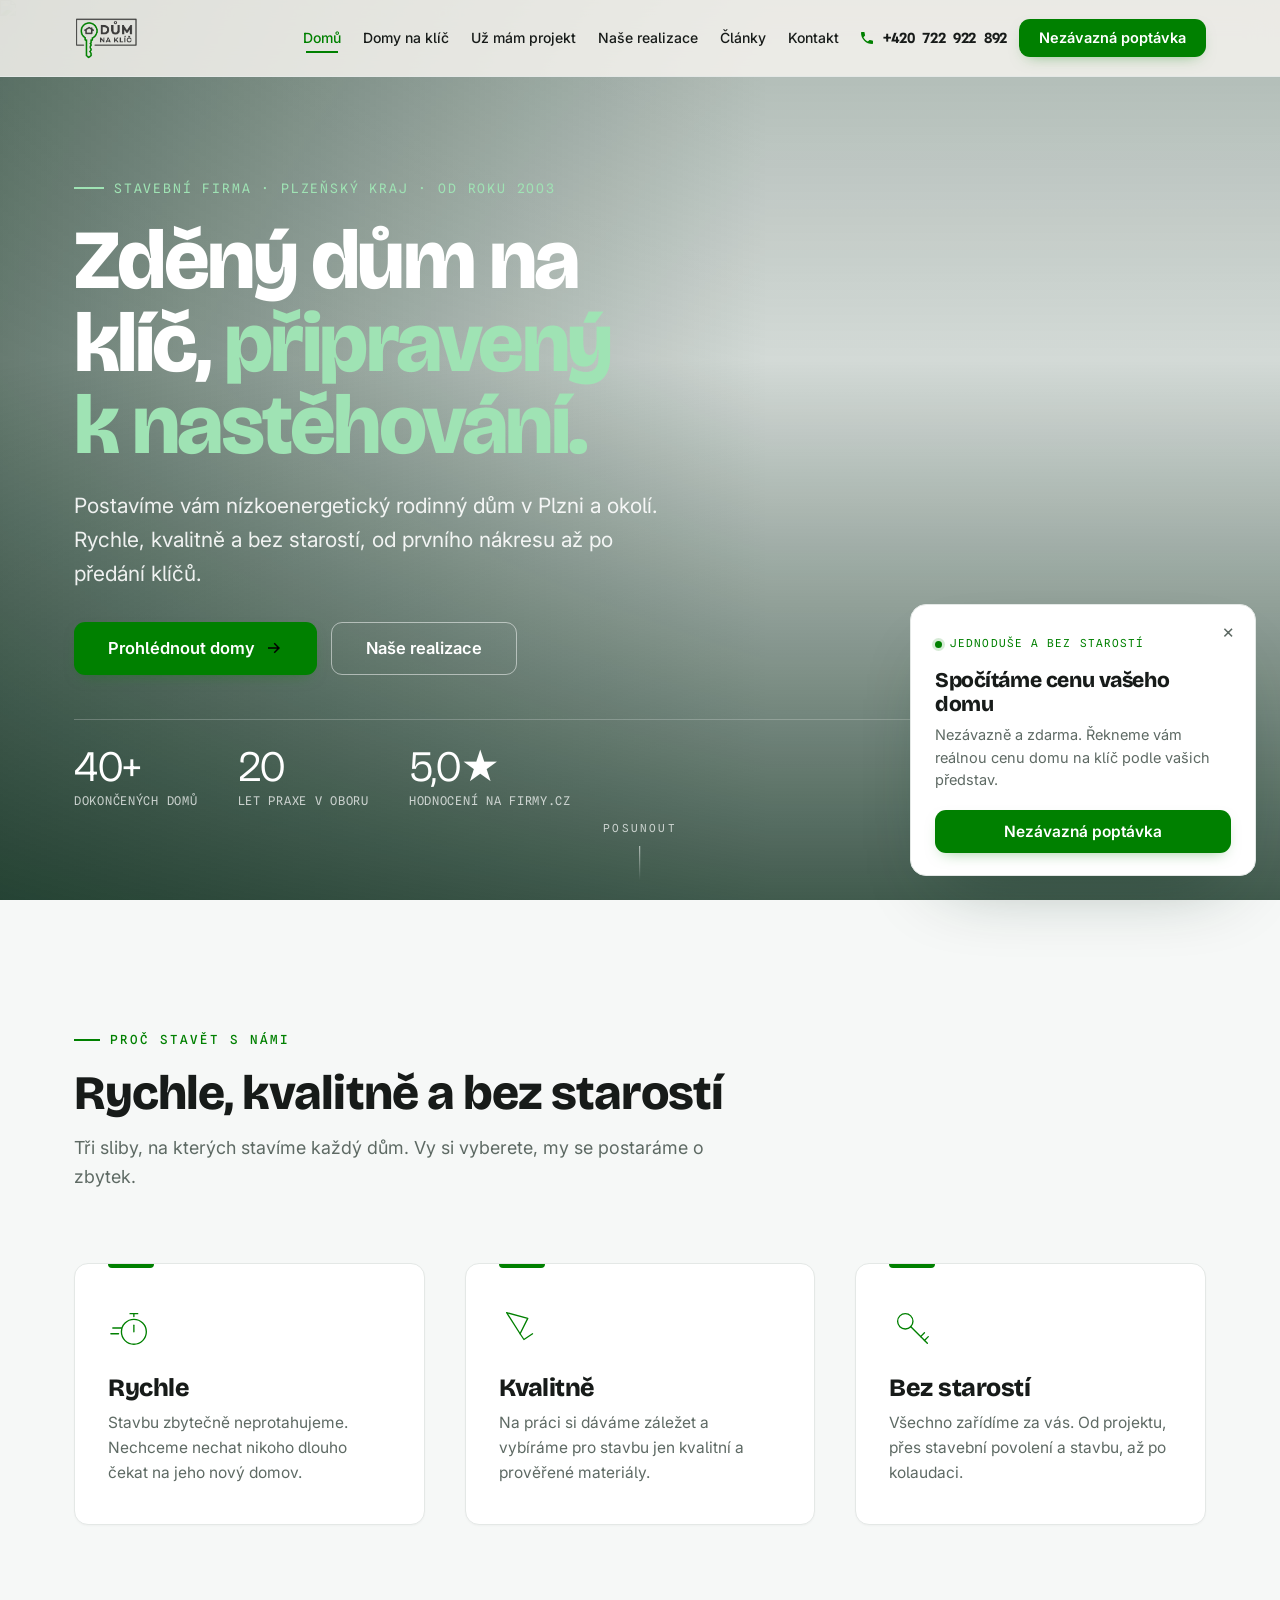
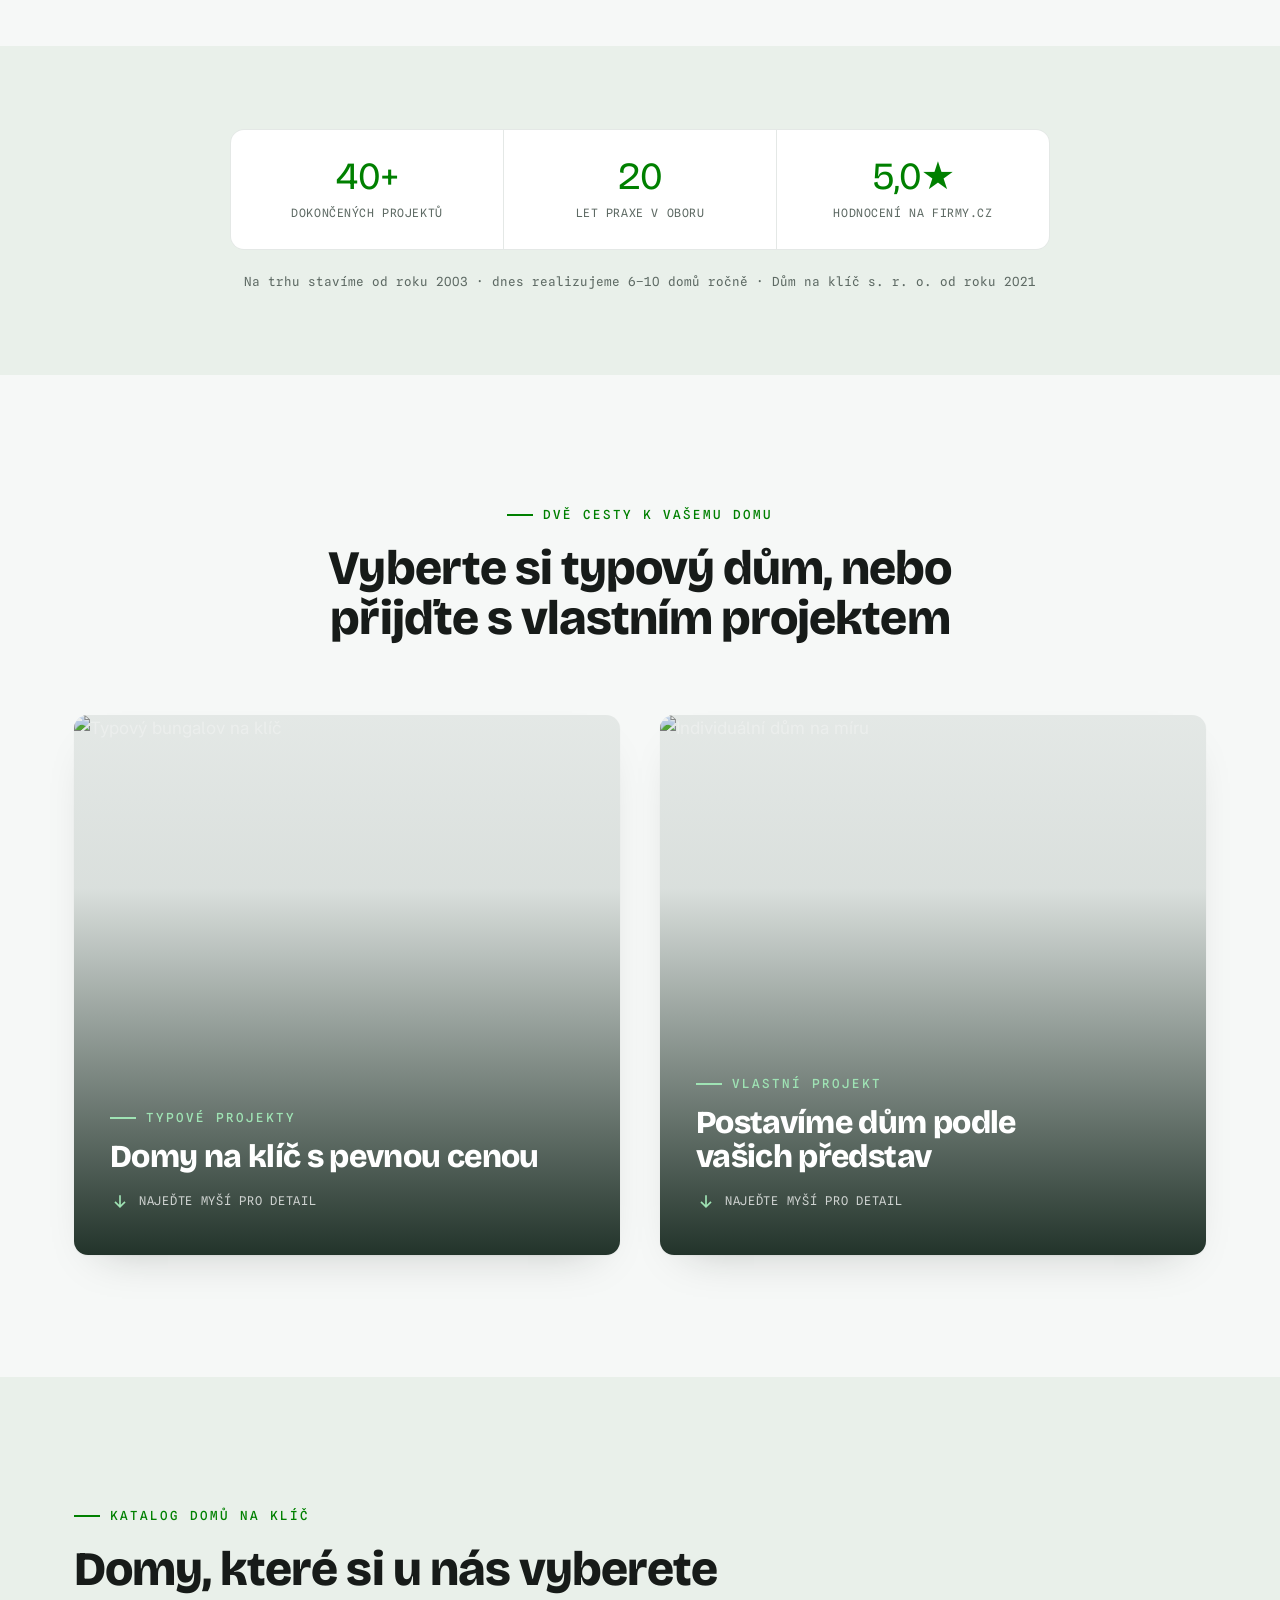
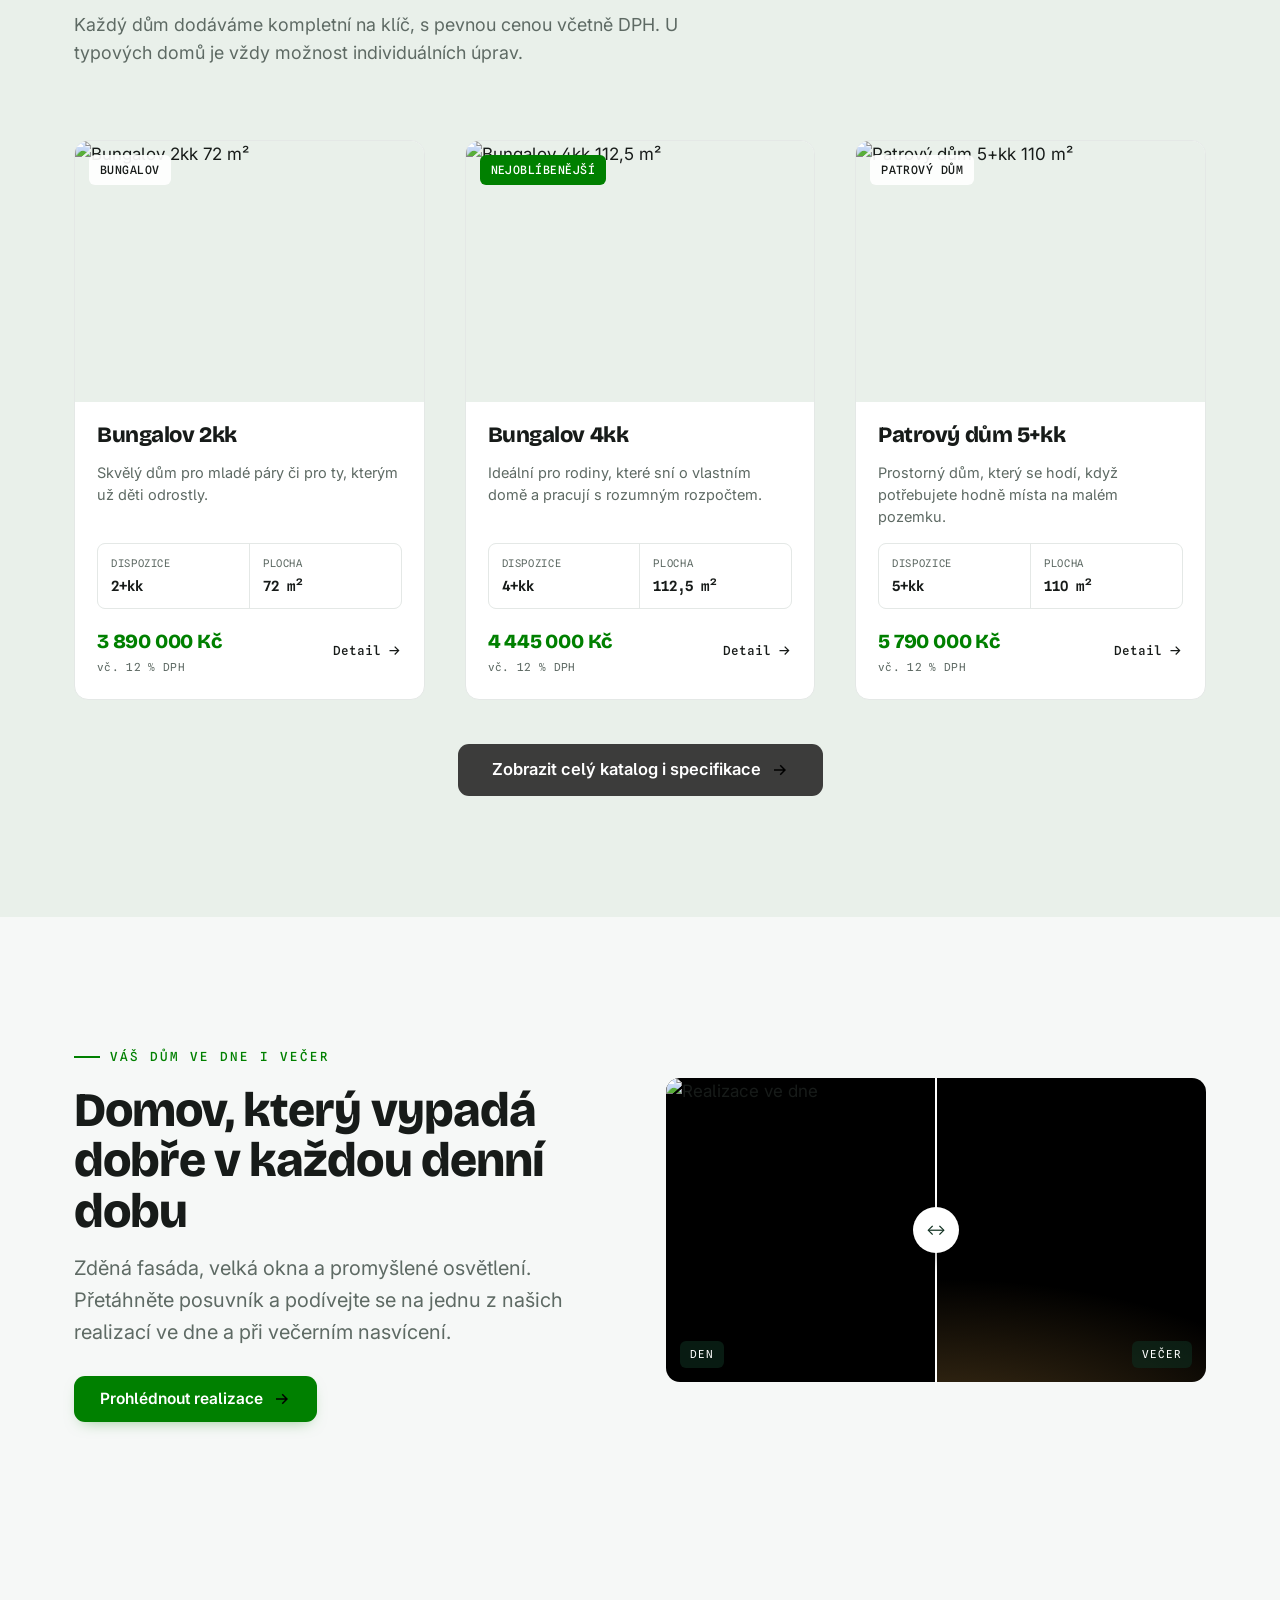
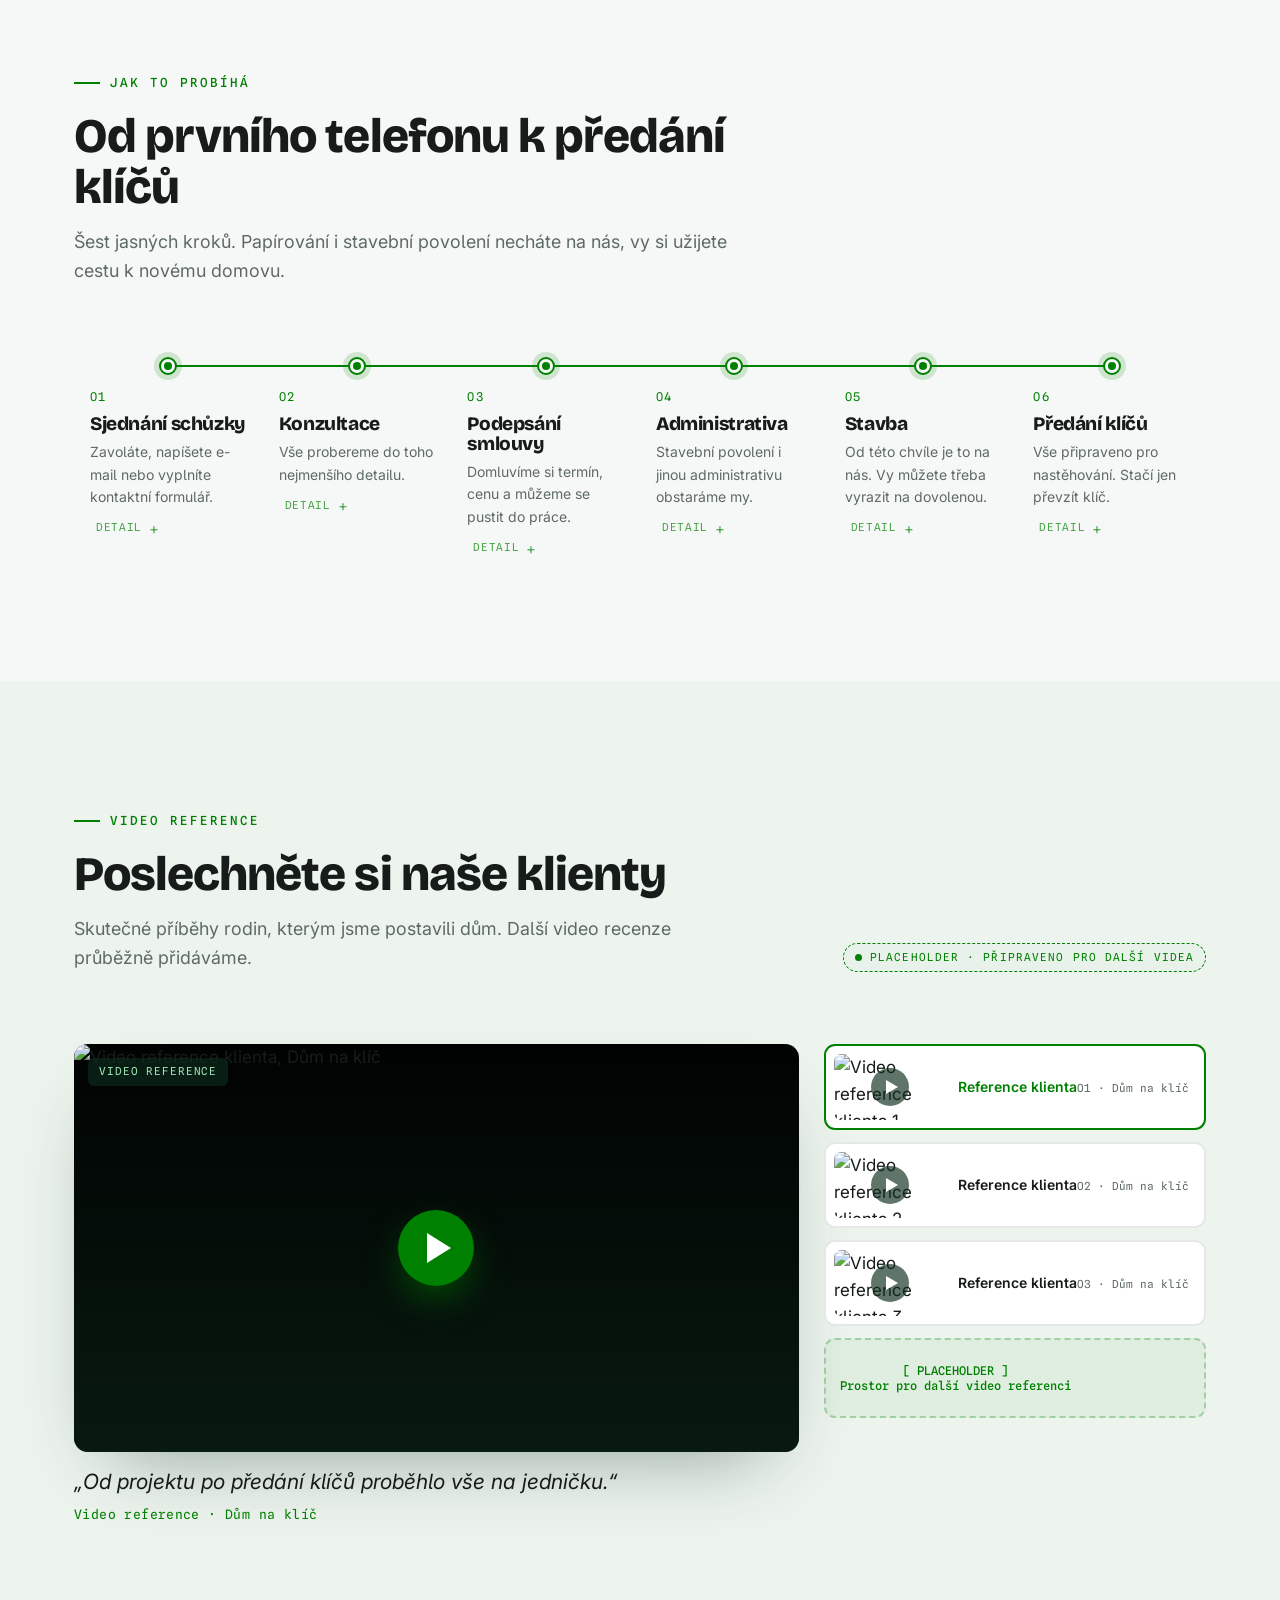
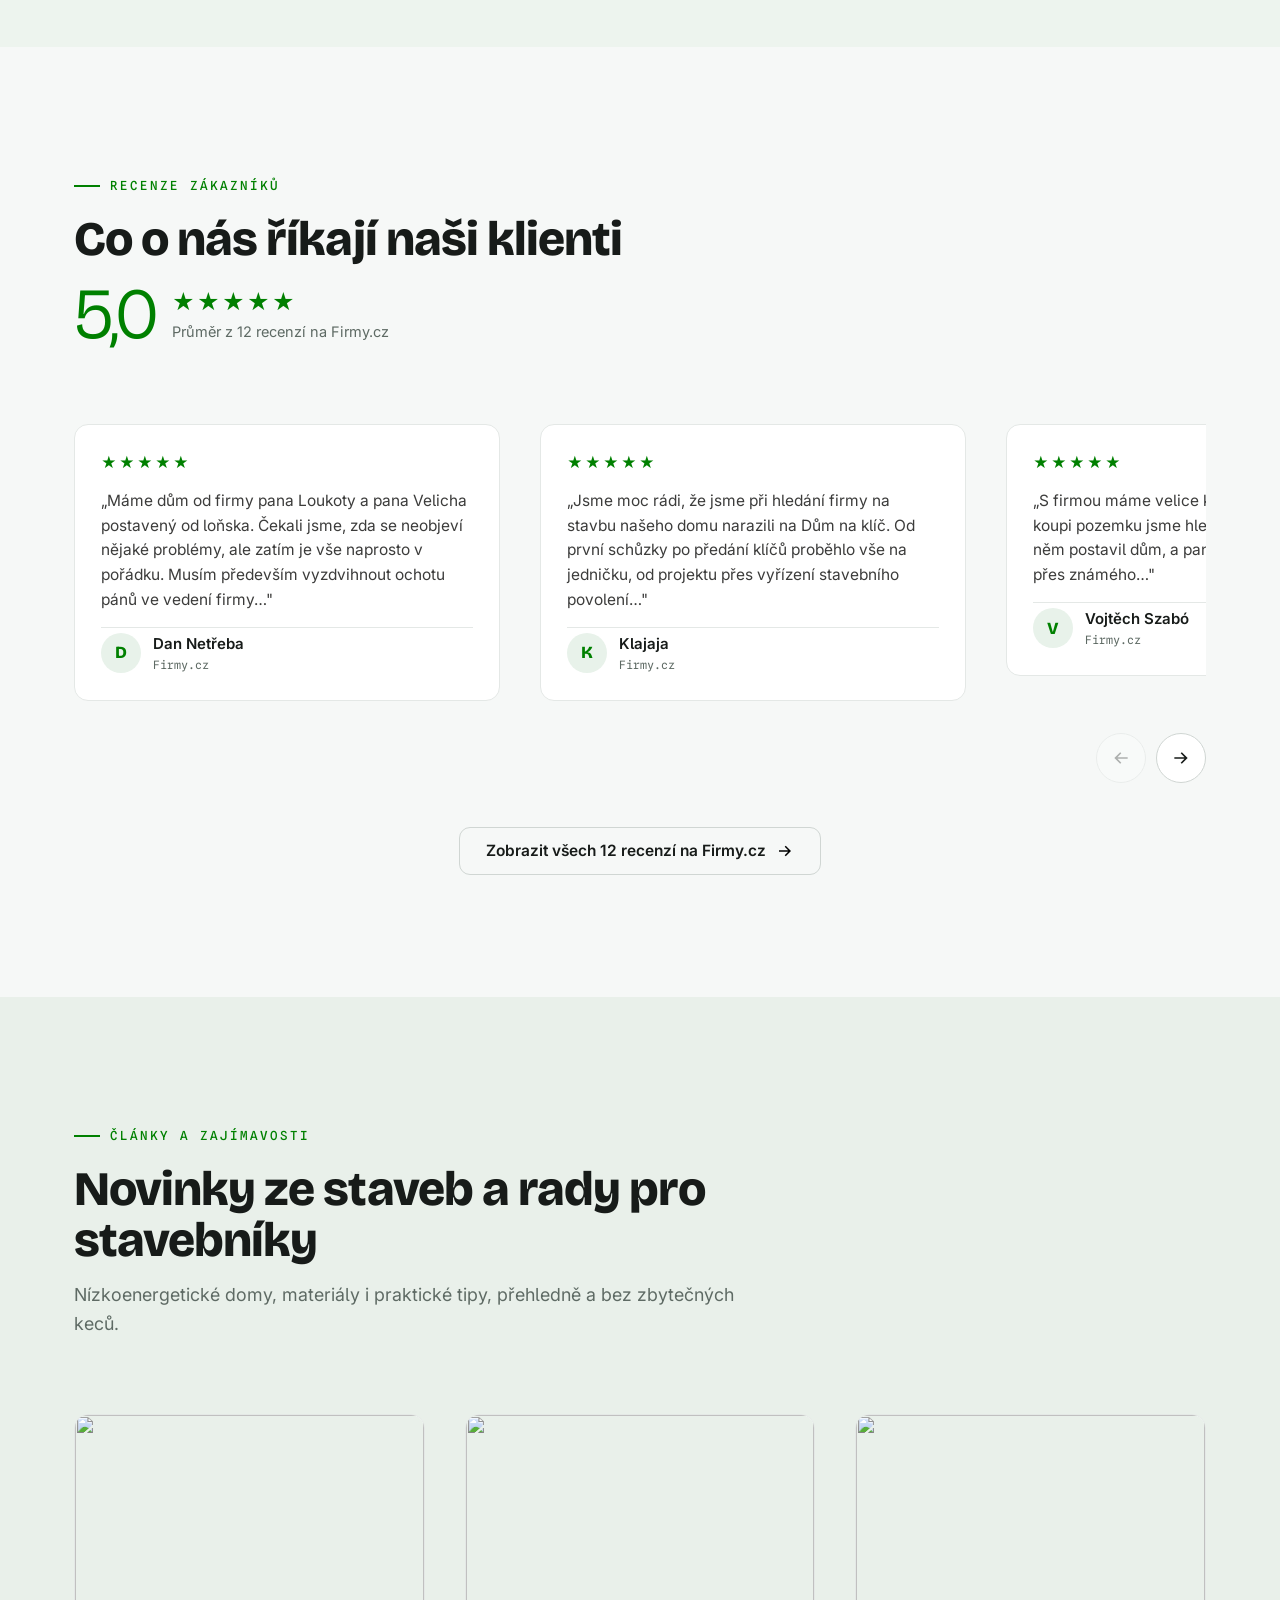
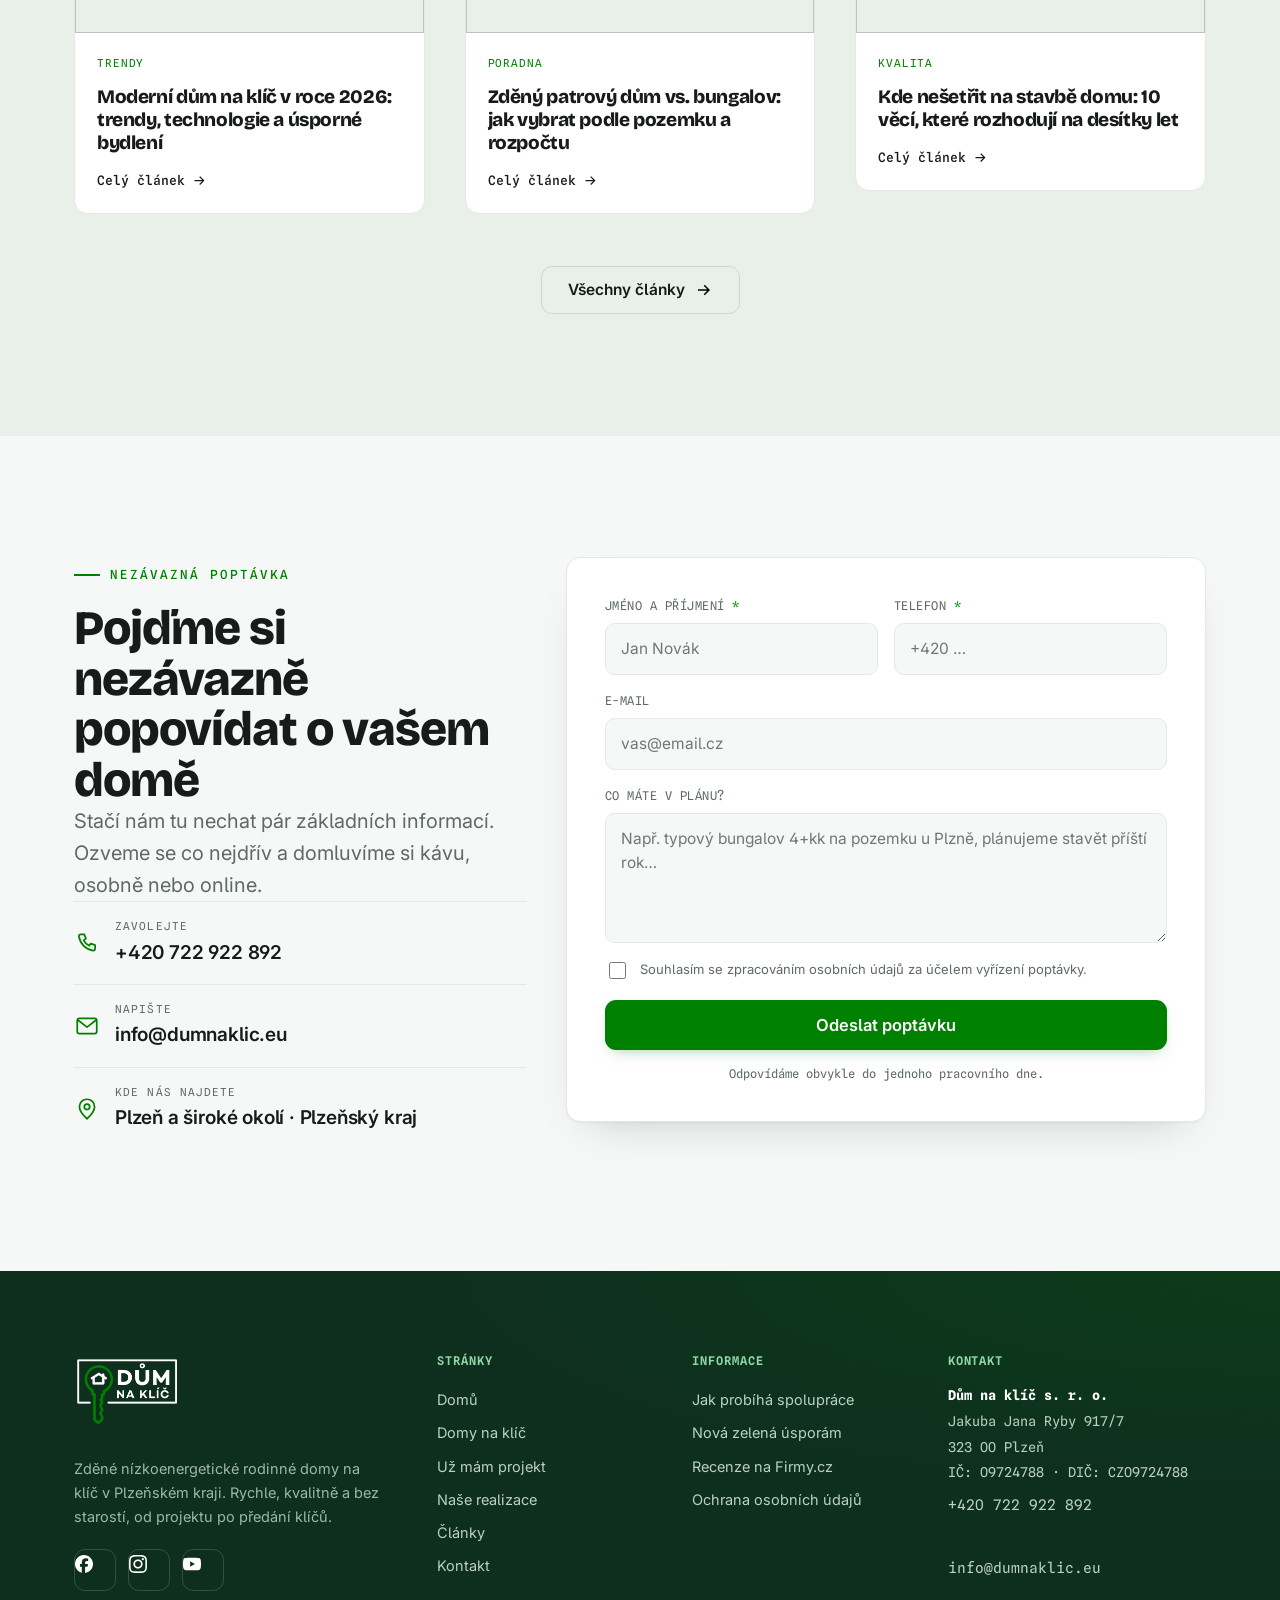
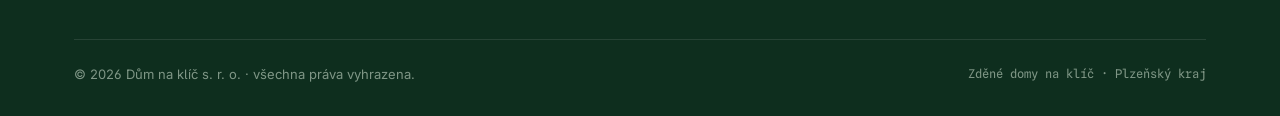
==== commit ed0b1327: "Footer: hi-res logo from original + fix social icons - Logo regenerated from full-res LOGO.jpg (852x" ====
--- a/index.html
+++ b/index.html
@@ -15,7 +15,7 @@
   <link rel="preconnect" href="https://fonts.googleapis.com">
   <link rel="preconnect" href="https://fonts.gstatic.com" crossorigin>
   <link href="https://fonts.googleapis.com/css2?family=Bricolage+Grotesque:opsz,wght@12..96,200;12..96,300;12..96,600;12..96,700;12..96,800&family=Inter:wght@400;500;600;700&family=Spline+Sans+Mono:wght@400;500;600&display=swap" rel="stylesheet">
-  <link rel="stylesheet" href="assets/css/style.css?v=5">
+  <link rel="stylesheet" href="assets/css/style.css?v=6">
   <link rel="icon" href="data:image/svg+xml,%3Csvg xmlns='http://www.w3.org/2000/svg' viewBox='0 0 32 32'%3E%3Crect width='32' height='32' rx='7' fill='%23008000'/%3E%3Cpath d='M16 6l8 6.2v1.6h-2V24h-4.6v-5.6h-2.8V24H8V13.8H6v-1.6z' fill='%23fff'/%3E%3C/svg%3E">
 </head>
 <body class="has-callbar">
@@ -24,7 +24,7 @@
 <header class="site-header">
   <div class="nav">
     <div class="container nav__in">
-      <a class="nav__logo" href="index.html" aria-label="Dům na klíč, domů"><img src="assets/img/logo.png" alt="Dům na klíč"></a>
+      <a class="nav__logo" href="index.html" aria-label="Dům na klíč, domů"><img src="assets/img/logo.png?v=6" alt="Dům na klíč"></a>
       <nav class="nav__menu" aria-label="Hlavní menu">
         <a class="nav__link" data-nav="index.html" href="index.html">Domů</a>
         <a class="nav__link" data-nav="projekty-typove.html" href="projekty-typove.html">Domy na klíč</a>
@@ -47,7 +47,7 @@
   <div class="drawer__scrim" data-drawer-close></div>
   <div class="drawer__panel">
     <div class="drawer__head">
-      <img src="assets/img/logo.png" alt="Dům na klíč">
+      <img src="assets/img/logo.png?v=6" alt="Dům na klíč">
       <button class="drawer__close" data-drawer-close aria-label="Zavřít menu">&times;</button>
     </div>
     <nav class="drawer__menu" aria-label="Mobilní menu">
@@ -513,12 +513,12 @@
   <div class="container">
     <div class="footer__grid">
       <div class="footer__col">
-        <span class="footer__logo"><img src="assets/img/logo-light.png" alt="Dům na klíč"></span>
+        <span class="footer__logo"><img src="assets/img/logo-light.png?v=6" alt="Dům na klíč"></span>
         <p class="footer__about">Zděné nízkoenergetické rodinné domy na klíč v Plzeňském kraji. Rychle, kvalitně a bez starostí, od projektu po předání klíčů.</p>
         <div class="footer__socials">
-          <a href="https://www.facebook.com/dumnaklic.eu" target="_blank" rel="noopener" aria-label="Facebook"><svg viewBox="0 0 24 24"><path d="M13.5 21v-8h2.7l.4-3.1h-3.1V7.9c0-.9.3-1.5 1.6-1.5h1.6V3.6c-.3 0-1.2-.1-2.3-.1-2.3 0-3.9 1.4-3.9 4v2.3H8.3V13h2.3v8z"/></svg></a>
-          <a href="https://www.instagram.com/dumnaklic.eu/" target="_blank" rel="noopener" aria-label="Instagram"><svg viewBox="0 0 24 24" fill="none" stroke="#fff" stroke-width="1.9"><rect x="3" y="3" width="18" height="18" rx="5"/><circle cx="12" cy="12" r="4"/><circle cx="17" cy="7" r="1.1" fill="#fff" stroke="none"/></svg></a>
-          <a href="https://www.youtube.com/@dumnaklic1733" target="_blank" rel="noopener" aria-label="YouTube"><svg viewBox="0 0 24 24"><path d="M23 7.5a2.8 2.8 0 0 0-2-2C19.2 5 12 5 12 5s-7.2 0-9 .5a2.8 2.8 0 0 0-2 2A29 29 0 0 0 .5 12 29 29 0 0 0 1 16.5a2.8 2.8 0 0 0 2 2c1.8.5 9 .5 9 .5s7.2 0 9-.5a2.8 2.8 0 0 0 2-2 29 29 0 0 0 .5-4.5A29 29 0 0 0 23 7.5M9.8 15.3V8.7l6 3.3z"/></svg></a>
+          <a href="https://www.facebook.com/dumnaklic.eu" target="_blank" rel="noopener" aria-label="Facebook"><svg viewBox="0 0 24 24" aria-hidden="true"><path d="M9.101 23.691v-7.98H6.627v-3.667h2.474v-1.58c0-4.085 1.848-5.978 5.858-5.978.401 0 .955.042 1.468.103a8.68 8.68 0 0 1 1.141.195v3.325a8.623 8.623 0 0 0-.653-.036 26.805 26.805 0 0 0-.733-.009c-.707 0-1.259.096-1.675.309a1.686 1.686 0 0 0-.679.622c-.258.42-.374.995-.374 1.752v1.297h3.919l-.386 2.103-.287 1.564h-3.246v8.245C19.396 23.238 24 18.179 24 12.044c0-6.627-5.373-12-12-12s-12 5.373-12 12c0 5.628 3.874 10.35 9.101 11.647Z"/></svg></a>
+          <a href="https://www.instagram.com/dumnaklic.eu/" target="_blank" rel="noopener" aria-label="Instagram"><svg viewBox="0 0 24 24" aria-hidden="true"><path d="M12 2.163c3.204 0 3.584.012 4.85.07 3.252.148 4.771 1.691 4.919 4.919.058 1.265.069 1.645.069 4.849 0 3.205-.012 3.584-.069 4.849-.149 3.225-1.664 4.771-4.919 4.919-1.266.058-1.644.07-4.85.07-3.204 0-3.584-.012-4.849-.07-3.26-.149-4.771-1.699-4.919-4.92-.058-1.265-.07-1.644-.07-4.849 0-3.204.013-3.583.07-4.849.149-3.227 1.664-4.771 4.919-4.919 1.266-.057 1.645-.069 4.849-.069zm0-2.163c-3.259 0-3.667.014-4.947.072-4.358.2-6.78 2.618-6.98 6.98-.059 1.281-.073 1.689-.073 4.948 0 3.259.014 3.668.072 4.948.2 4.358 2.618 6.78 6.98 6.98 1.281.058 1.689.072 4.948.072 3.259 0 3.668-.014 4.948-.072 4.354-.2 6.782-2.618 6.979-6.98.059-1.28.073-1.689.073-4.948 0-3.259-.014-3.667-.072-4.947-.196-4.354-2.617-6.78-6.979-6.98-1.281-.059-1.69-.073-4.949-.073zm0 5.838c-3.403 0-6.162 2.759-6.162 6.162s2.759 6.163 6.162 6.163 6.162-2.759 6.162-6.163c0-3.403-2.759-6.162-6.162-6.162zm0 10.162c-2.209 0-4-1.79-4-4 0-2.209 1.791-4 4-4s4 1.791 4 4c0 2.21-1.791 4-4 4zm6.406-11.845c-.796 0-1.441.645-1.441 1.44s.645 1.44 1.441 1.44c.795 0 1.439-.645 1.439-1.44s-.644-1.44-1.439-1.44z"/></svg></a>
+          <a href="https://www.youtube.com/@dumnaklic1733" target="_blank" rel="noopener" aria-label="YouTube"><svg viewBox="0 0 24 24" aria-hidden="true"><path d="M23.498 6.186a3.016 3.016 0 0 0-2.122-2.136C19.505 3.545 12 3.545 12 3.545s-7.505 0-9.377.505A3.017 3.017 0 0 0 .502 6.186C0 8.07 0 12 0 12s0 3.93.502 5.814a3.016 3.016 0 0 0 2.122 2.136c1.871.505 9.376.505 9.376.505s7.505 0 9.377-.505a3.015 3.015 0 0 0 2.122-2.136C24 15.93 24 12 24 12s0-3.93-.502-5.814zM9.545 15.568V8.432L15.818 12l-6.273 3.568z"/></svg></a>
         </div>
       </div>
       <div class="footer__col">
@@ -570,6 +570,6 @@
   <div class="lightbox__cap"></div>
 </div>
 
-<script src="assets/js/main.js?v=5"></script>
+<script src="assets/js/main.js?v=6"></script>
 </body>
 </html>
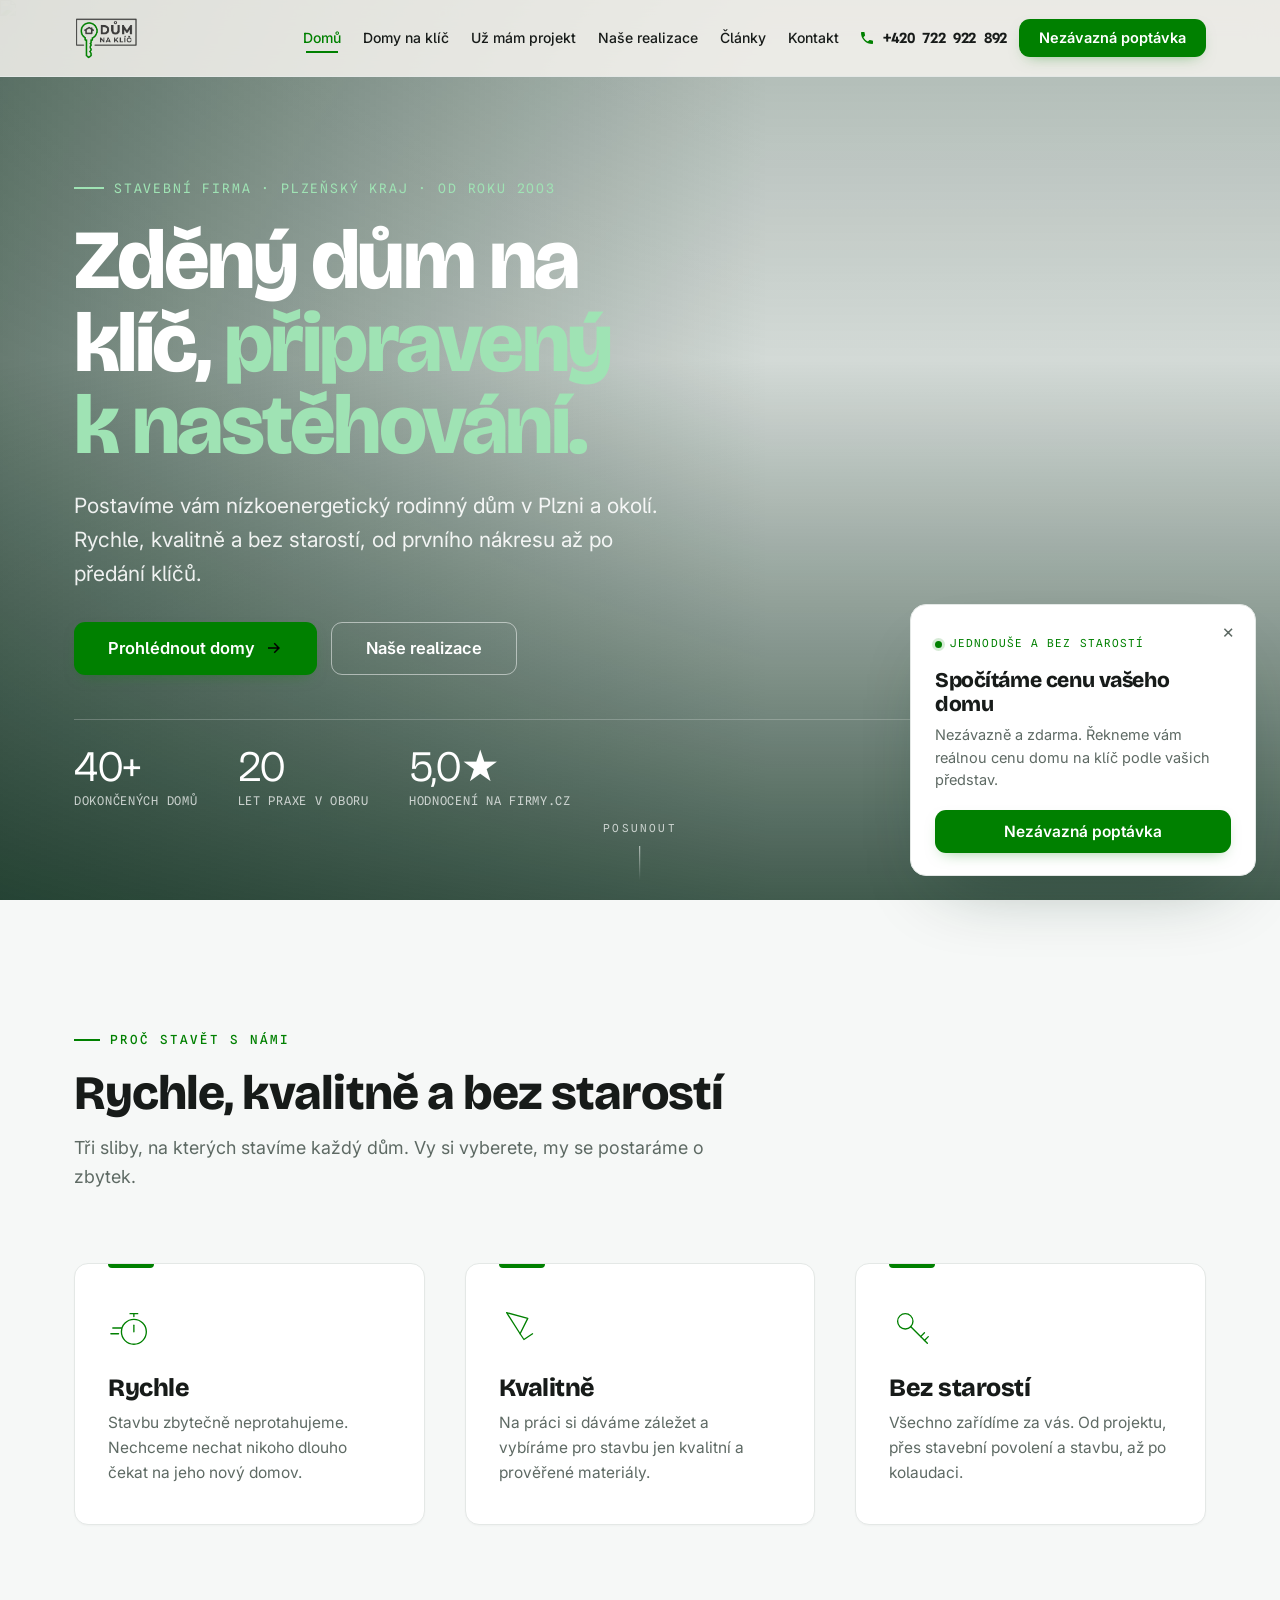
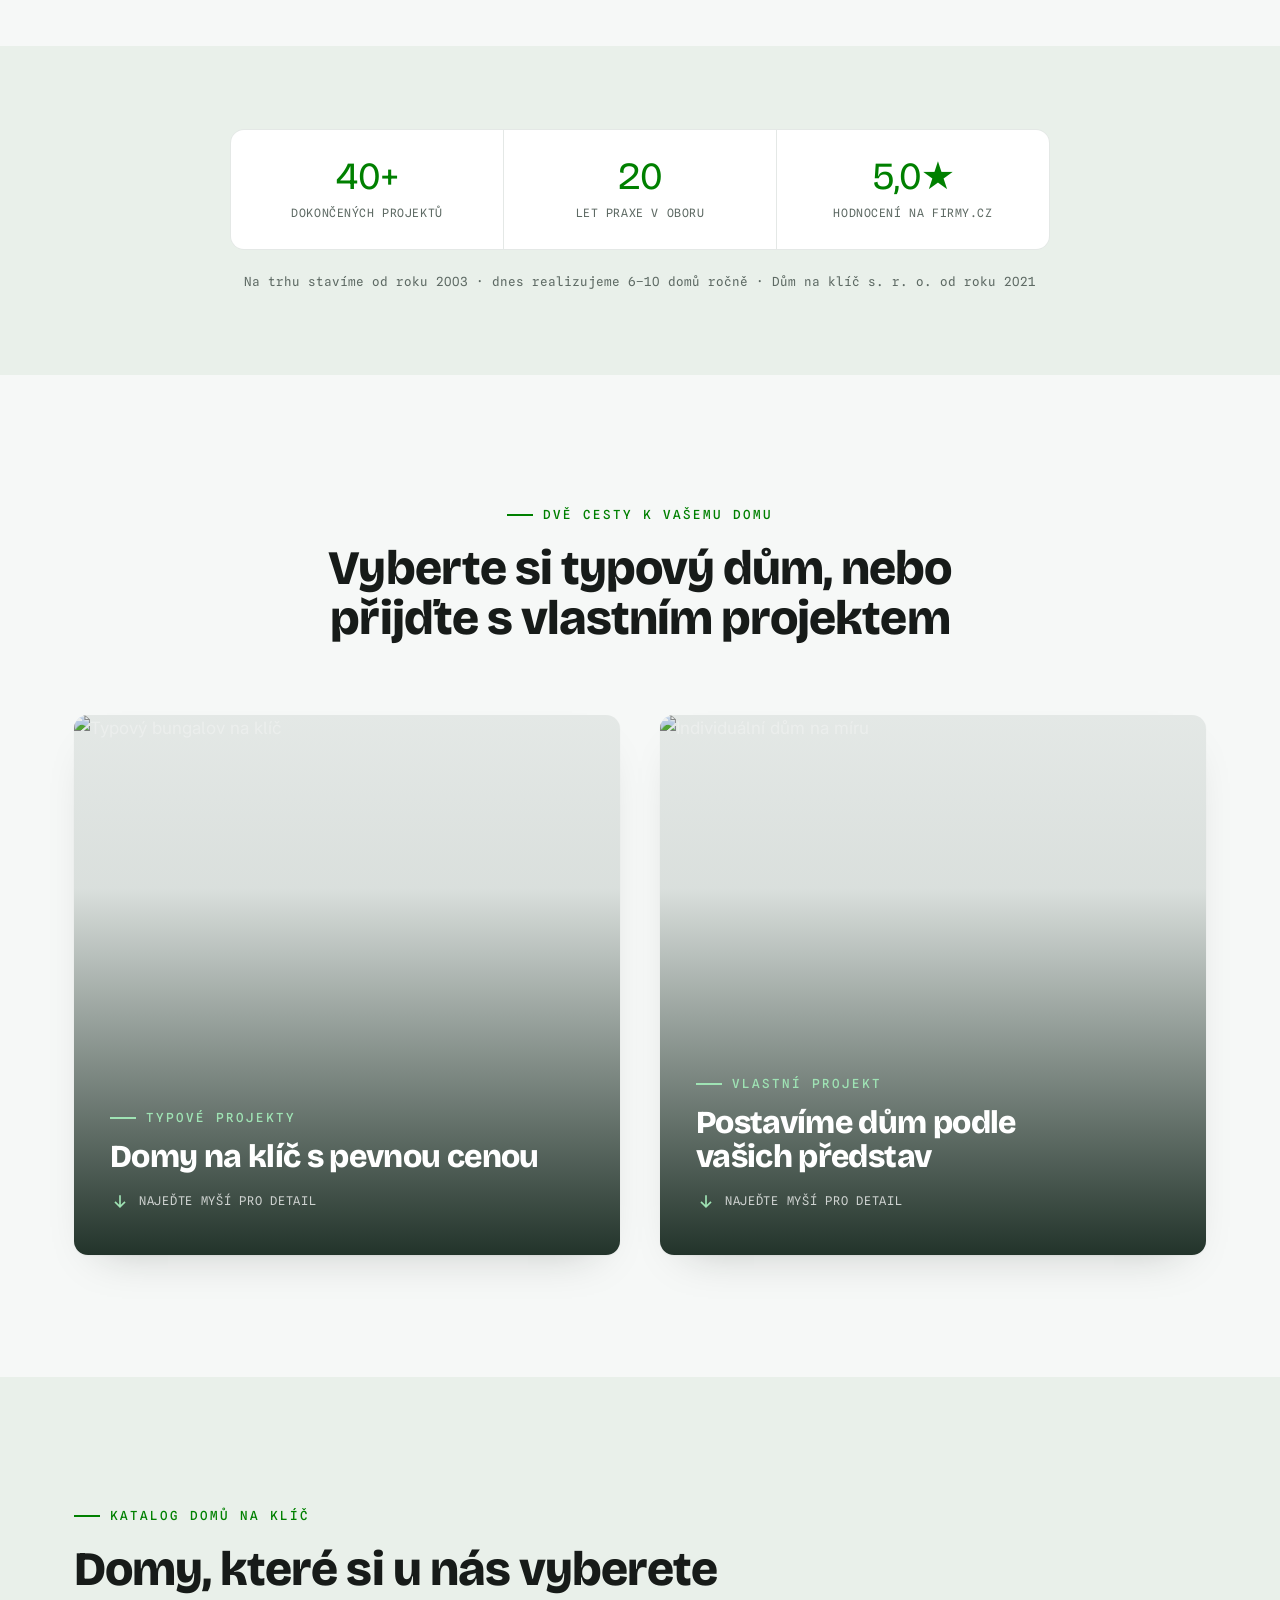
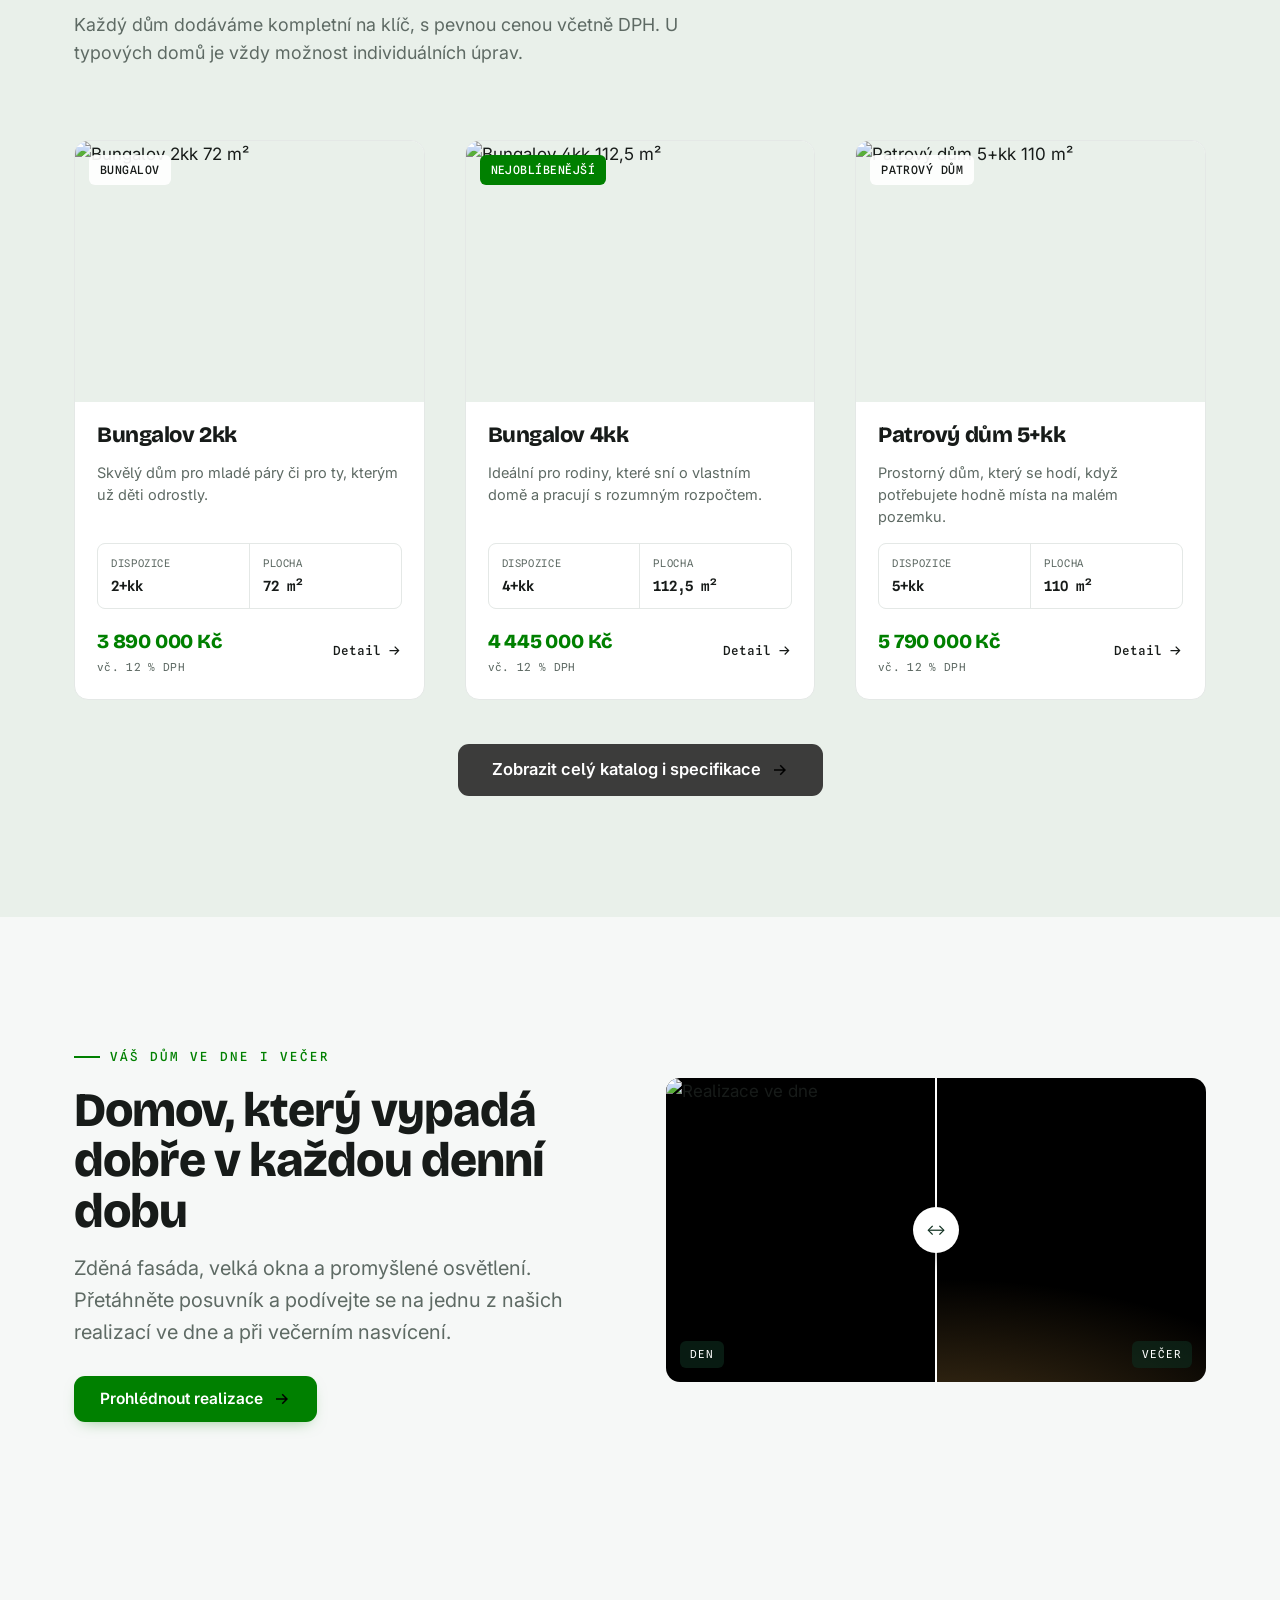
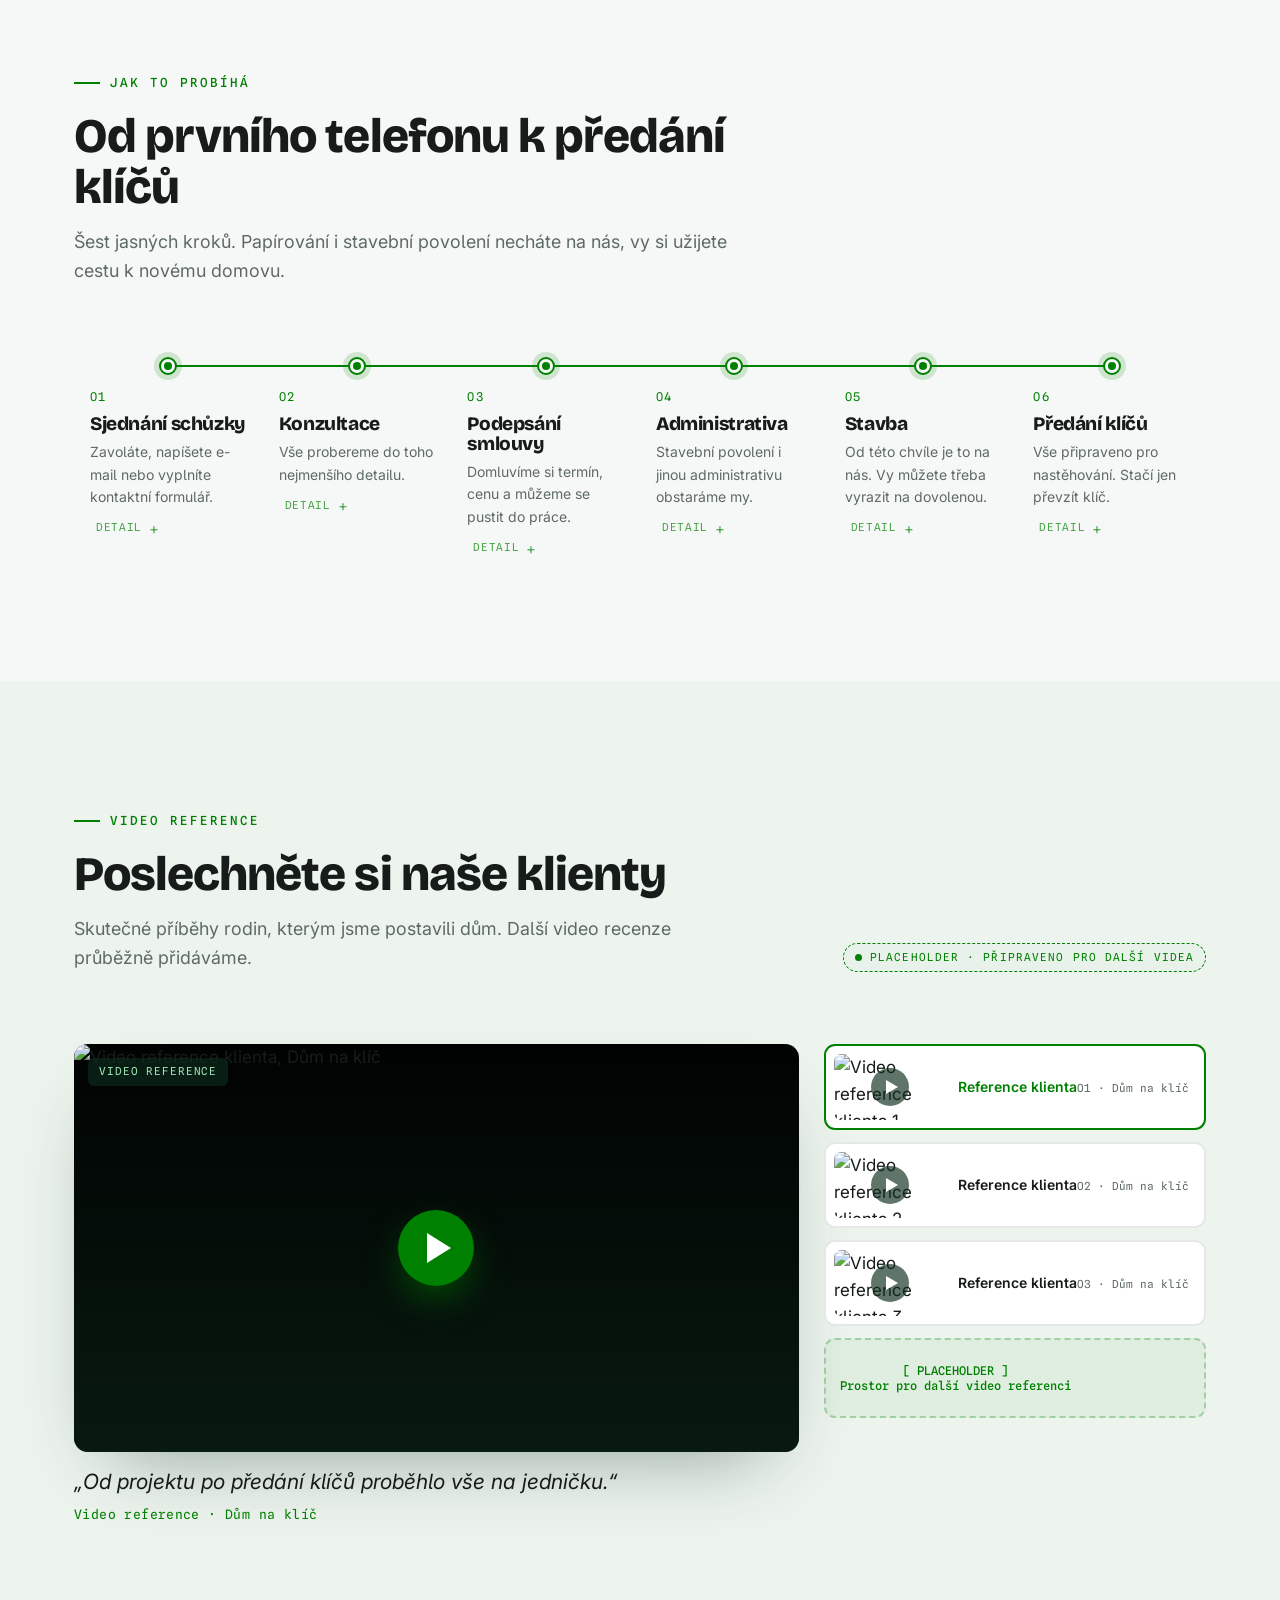
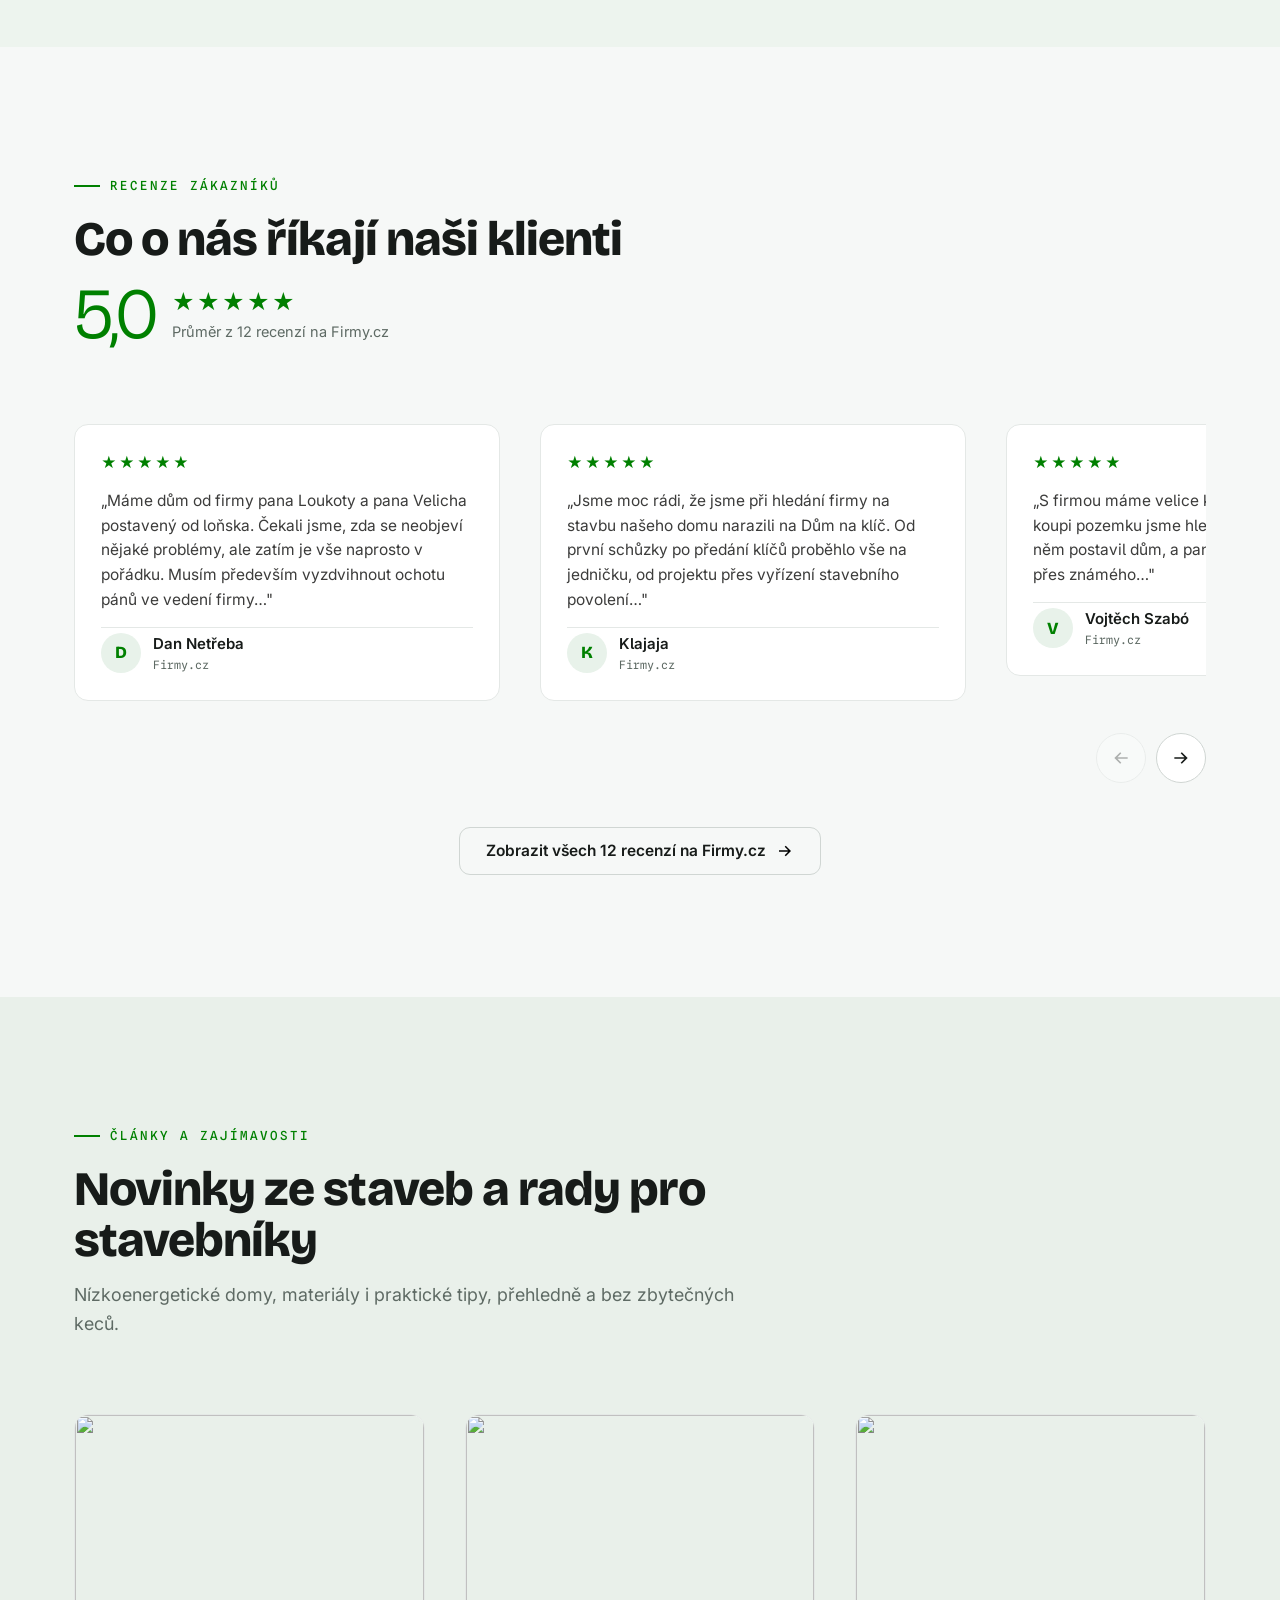
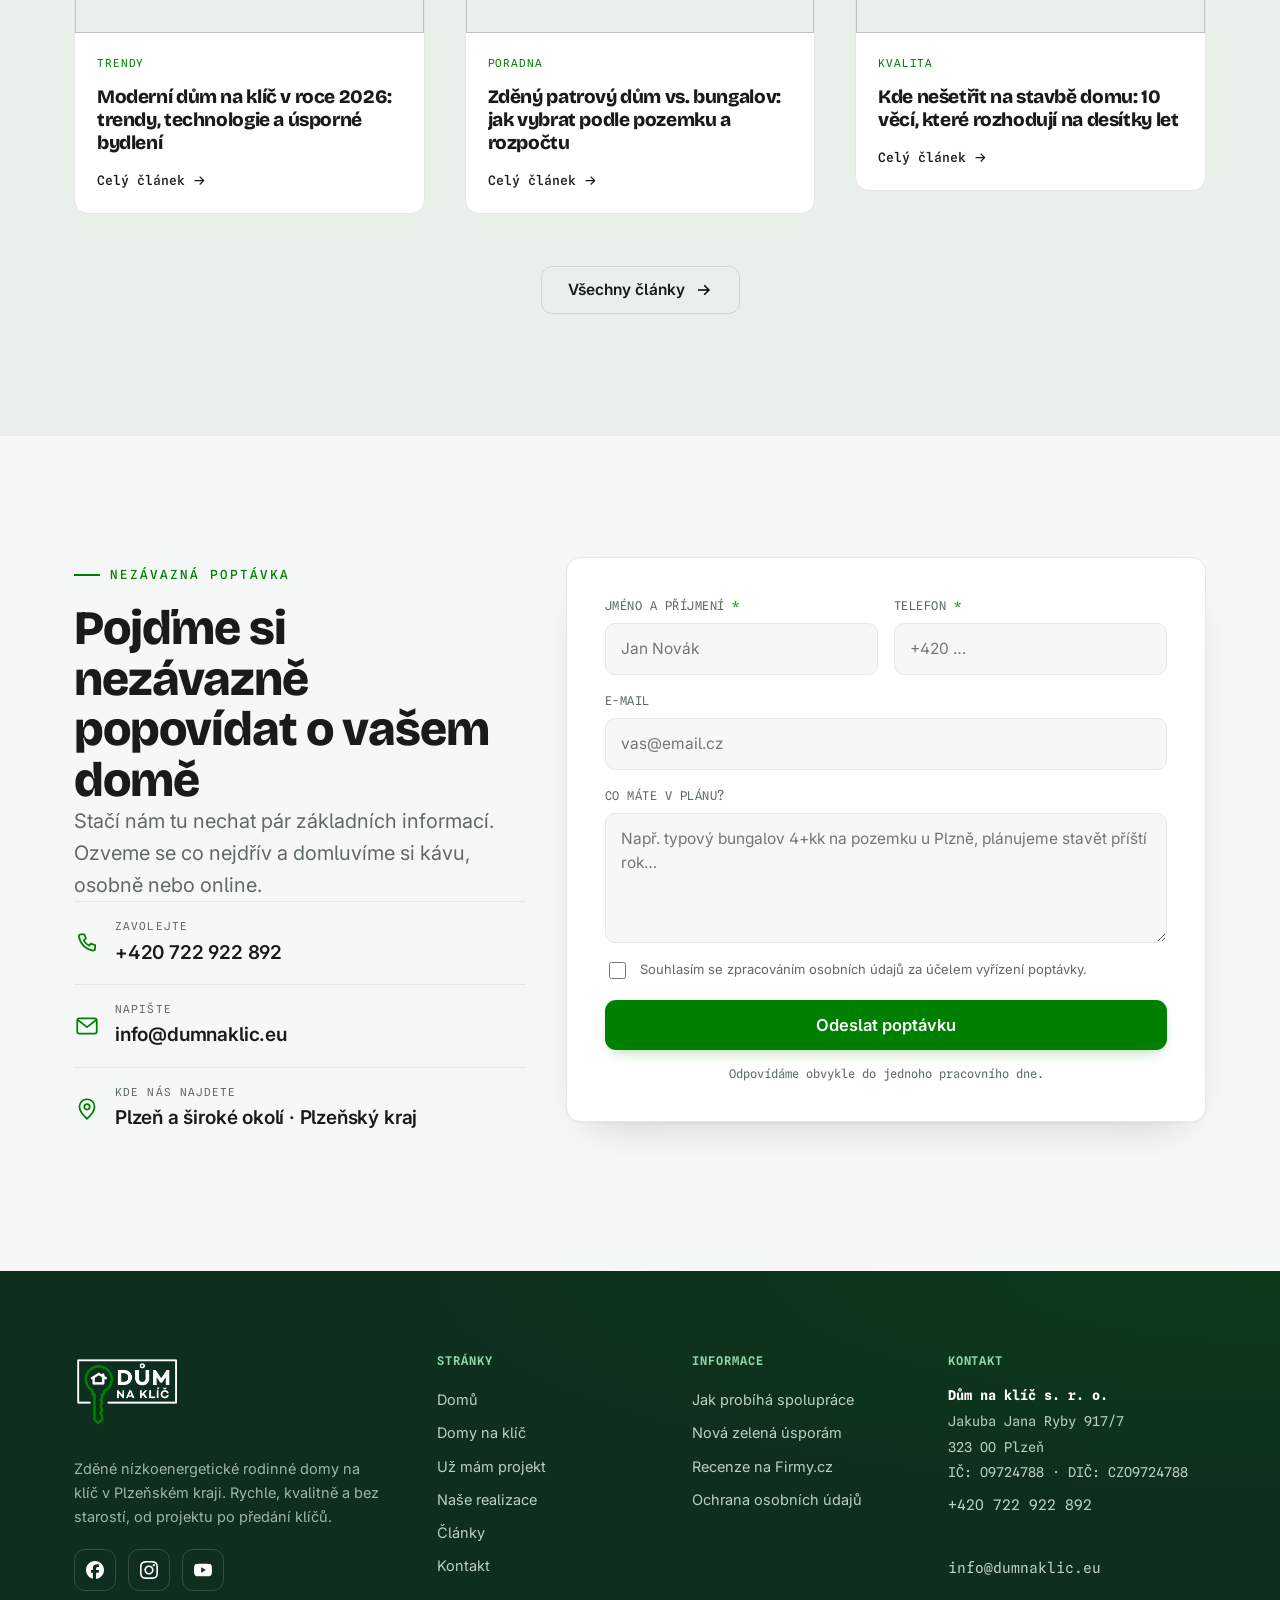
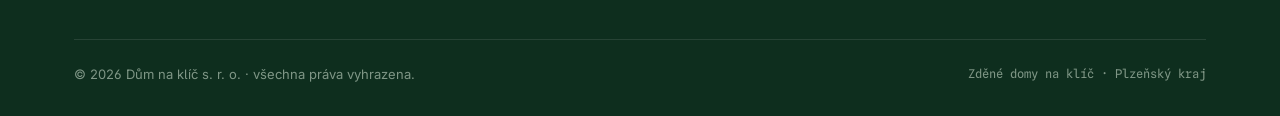
==== commit 885d542f: "Fix footer social icons centering .footer__col a (display:block; padding) had equal specificity and " ====
--- a/index.html
+++ b/index.html
@@ -15,7 +15,7 @@
   <link rel="preconnect" href="https://fonts.googleapis.com">
   <link rel="preconnect" href="https://fonts.gstatic.com" crossorigin>
   <link href="https://fonts.googleapis.com/css2?family=Bricolage+Grotesque:opsz,wght@12..96,200;12..96,300;12..96,600;12..96,700;12..96,800&family=Inter:wght@400;500;600;700&family=Spline+Sans+Mono:wght@400;500;600&display=swap" rel="stylesheet">
-  <link rel="stylesheet" href="assets/css/style.css?v=6">
+  <link rel="stylesheet" href="assets/css/style.css?v=7">
   <link rel="icon" href="data:image/svg+xml,%3Csvg xmlns='http://www.w3.org/2000/svg' viewBox='0 0 32 32'%3E%3Crect width='32' height='32' rx='7' fill='%23008000'/%3E%3Cpath d='M16 6l8 6.2v1.6h-2V24h-4.6v-5.6h-2.8V24H8V13.8H6v-1.6z' fill='%23fff'/%3E%3C/svg%3E">
 </head>
 <body class="has-callbar">
@@ -570,6 +570,6 @@
   <div class="lightbox__cap"></div>
 </div>
 
-<script src="assets/js/main.js?v=6"></script>
+<script src="assets/js/main.js?v=7"></script>
 </body>
 </html>
--- a/assets/css/style.css
+++ b/assets/css/style.css
@@ -524,9 +524,9 @@
 .footer__logo img{height:72px}
 .footer__about{font-size:14.5px;color:#9fb6a6;max-width:34ch;line-height:1.65}
 .footer__socials{display:flex;gap:12px;margin-top:20px;align-items:center}
-.footer__socials a{width:42px;height:42px;border-radius:11px;border:1px solid rgba(255,255,255,.16);
-  display:inline-flex;align-items:center;justify-content:center;transition:.25s}
-.footer__socials a:hover{background:var(--green);border-color:var(--green);transform:translateY(-2px)}
+.site-footer .footer__socials a{width:42px;height:42px;padding:0;border-radius:11px;
+  border:1px solid rgba(255,255,255,.16);display:inline-flex;align-items:center;justify-content:center;transition:.25s}
+.site-footer .footer__socials a:hover{background:var(--green);border-color:var(--green);transform:translateY(-2px)}
 .footer__socials svg{width:18px;height:18px;fill:#fff;display:block}
 .footer__socials svg[stroke]{fill:none;stroke:#fff}
 .footer__col h4{font-family:var(--font-mono);font-size:12px;font-weight:600;letter-spacing:.08em;
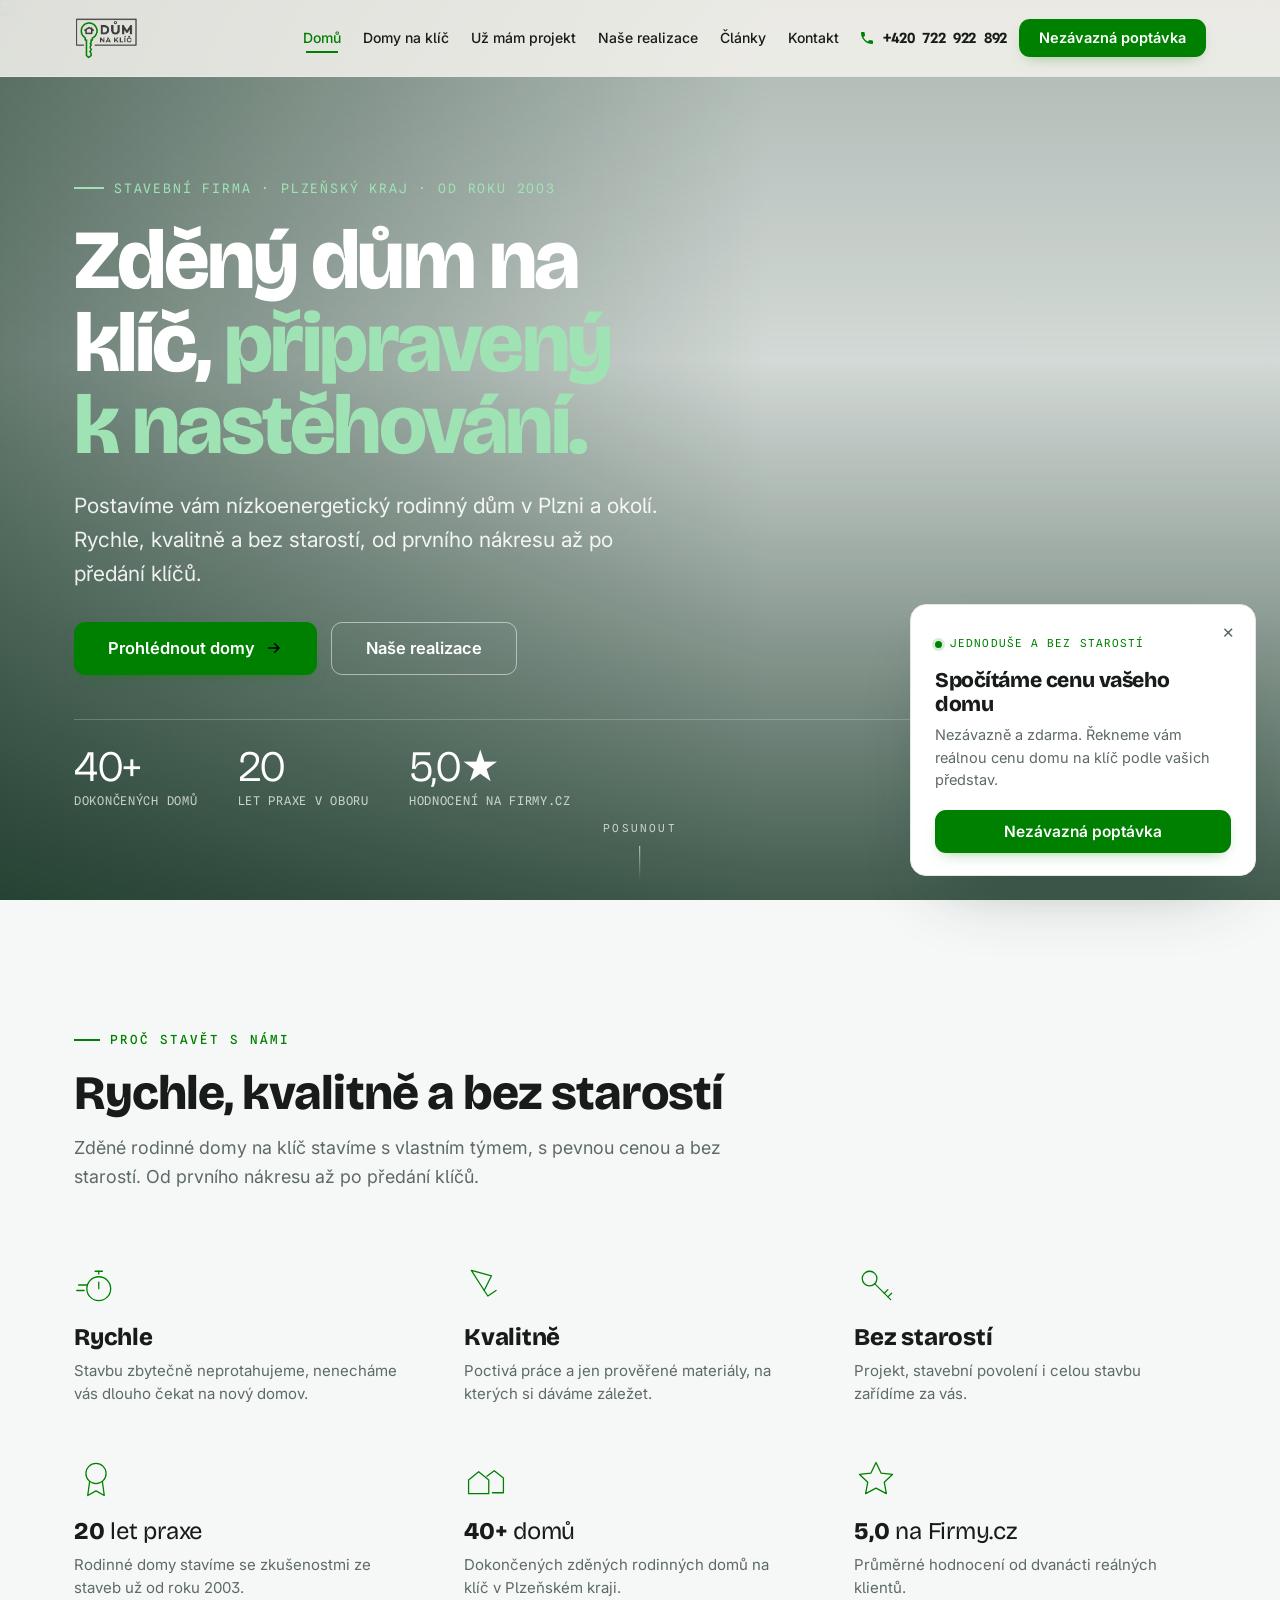
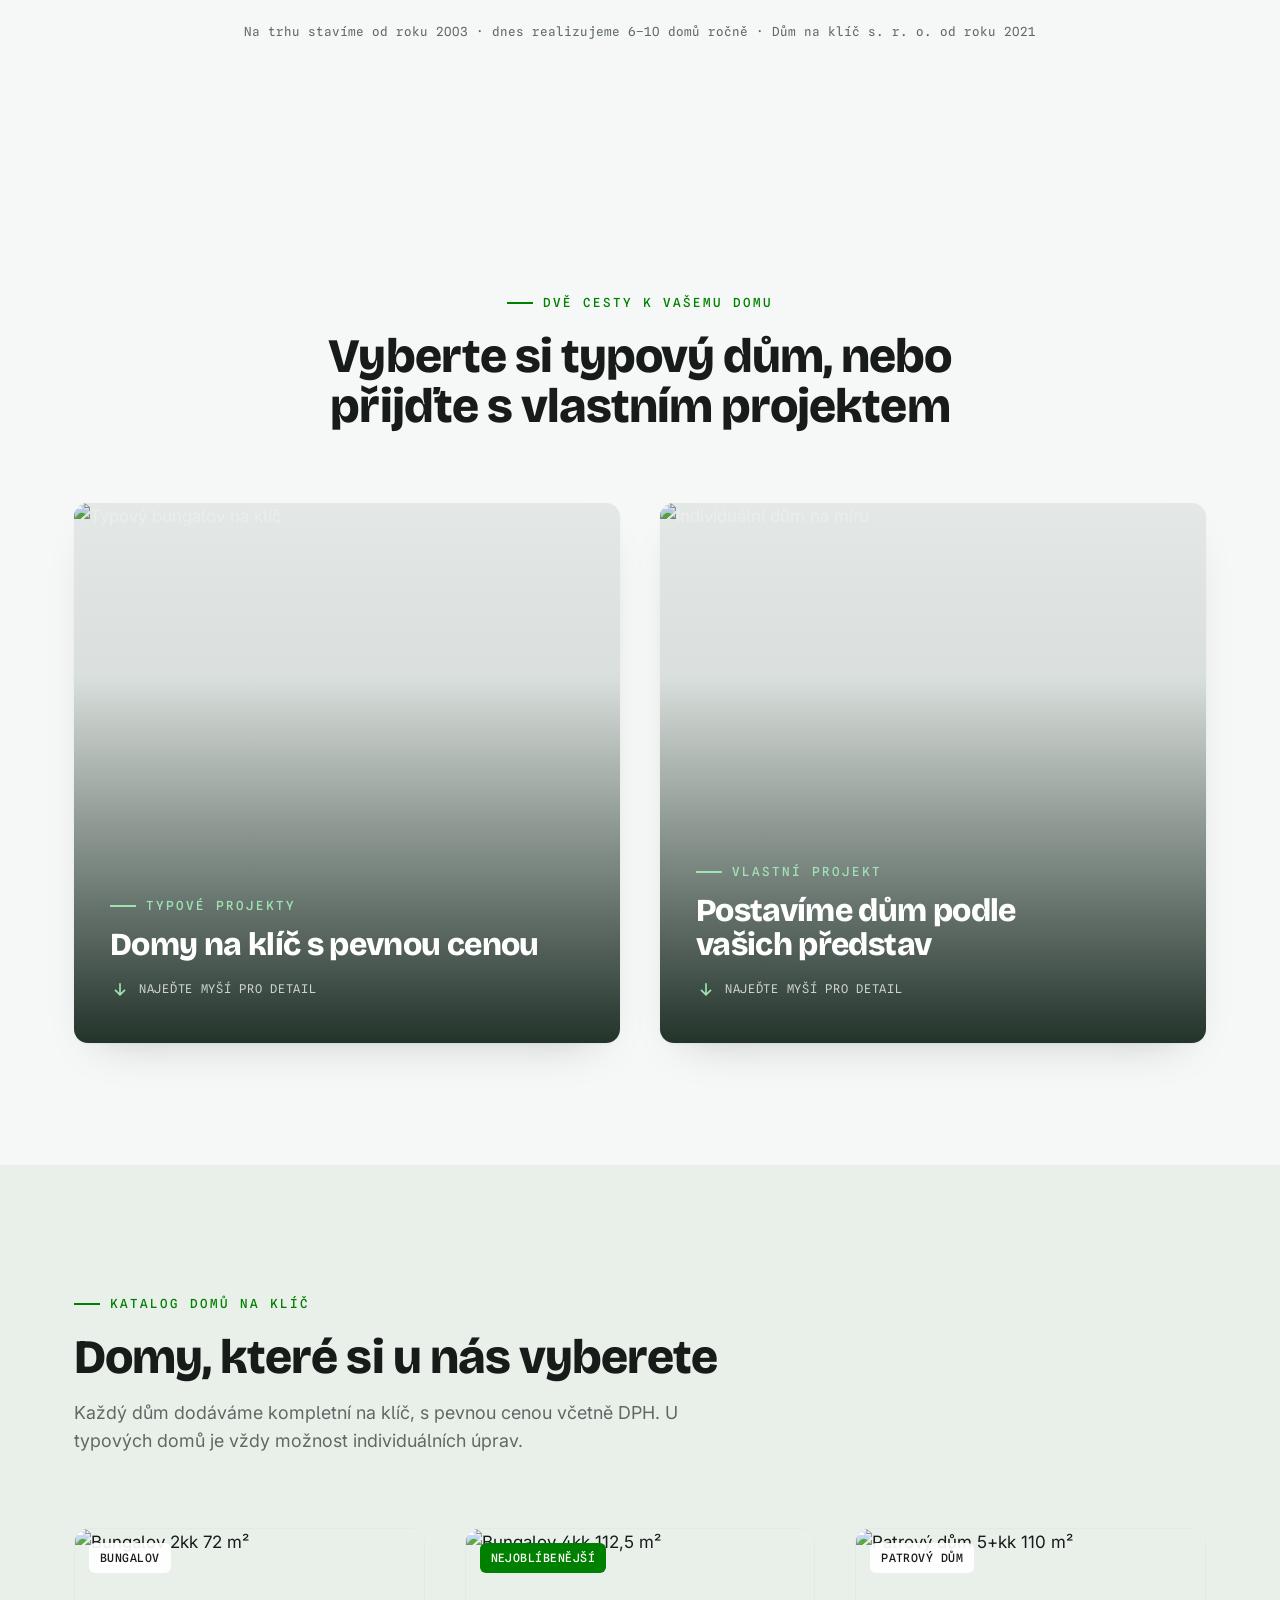
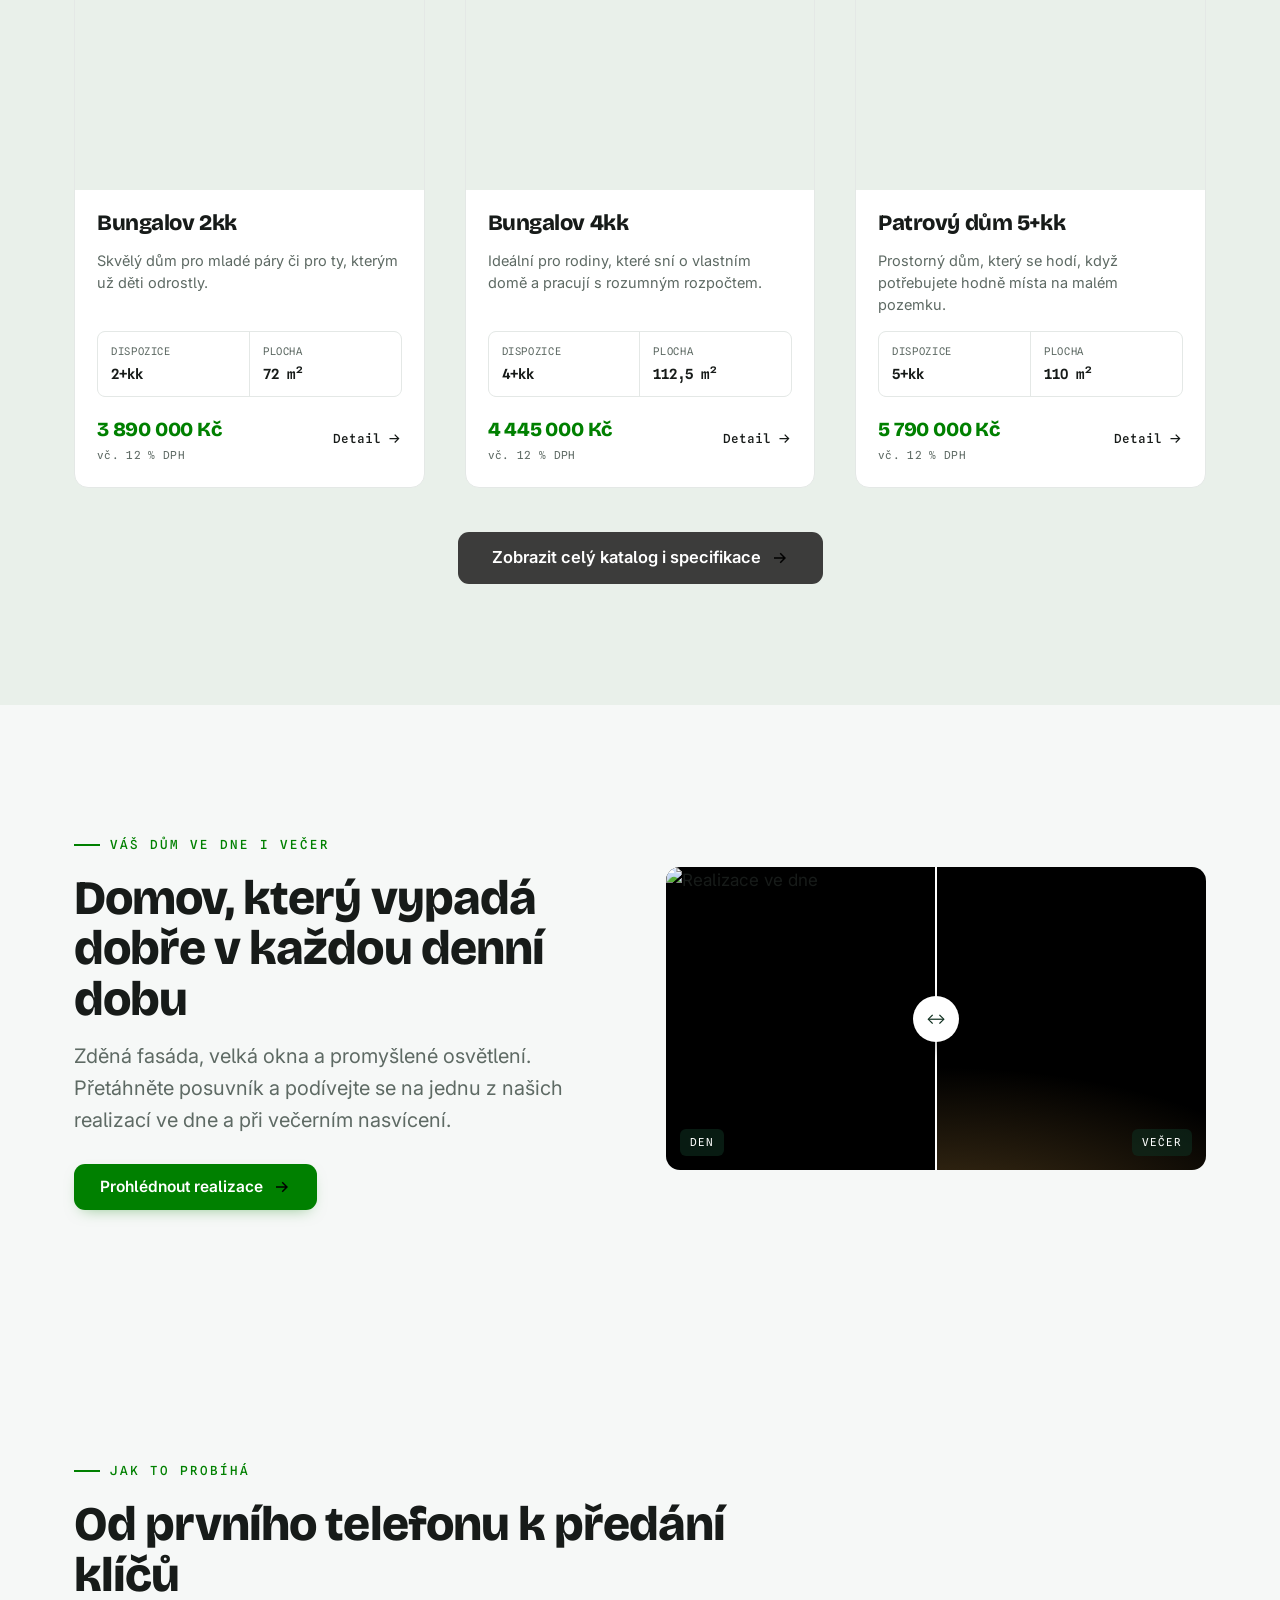
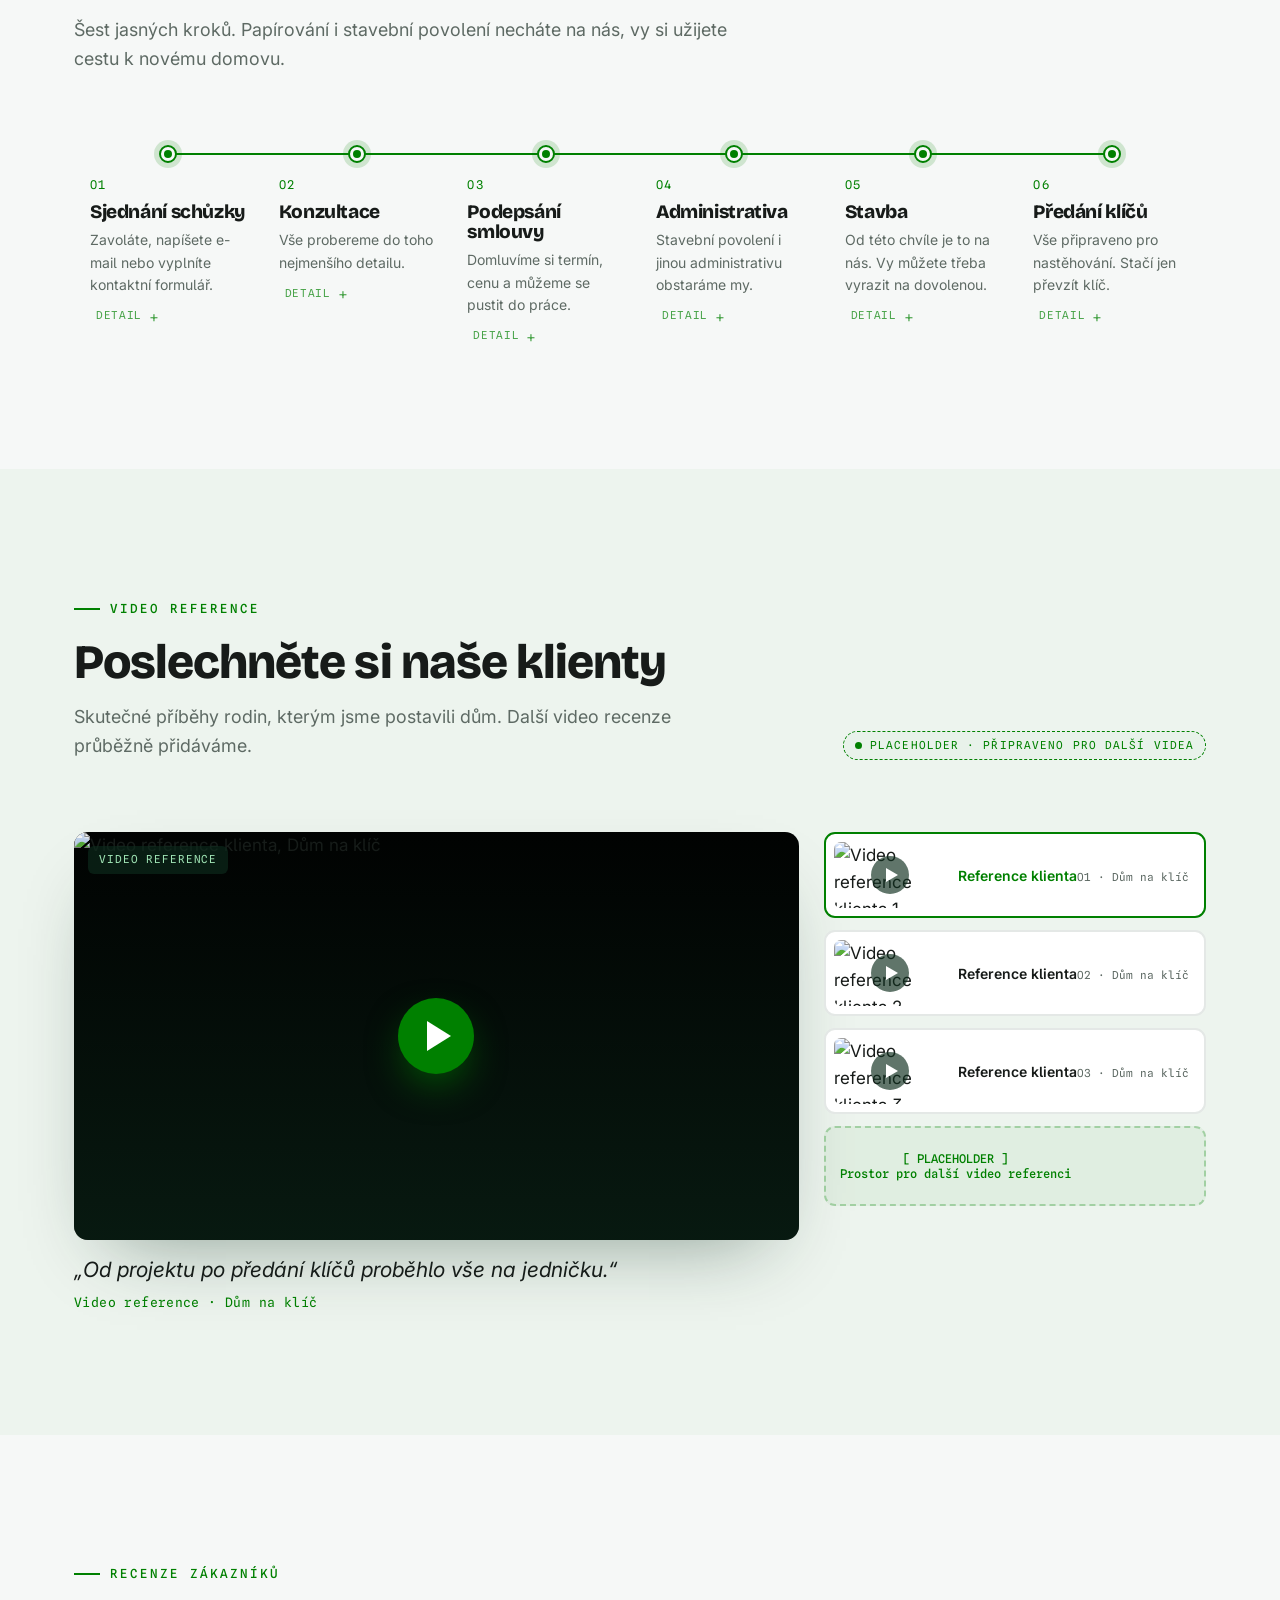
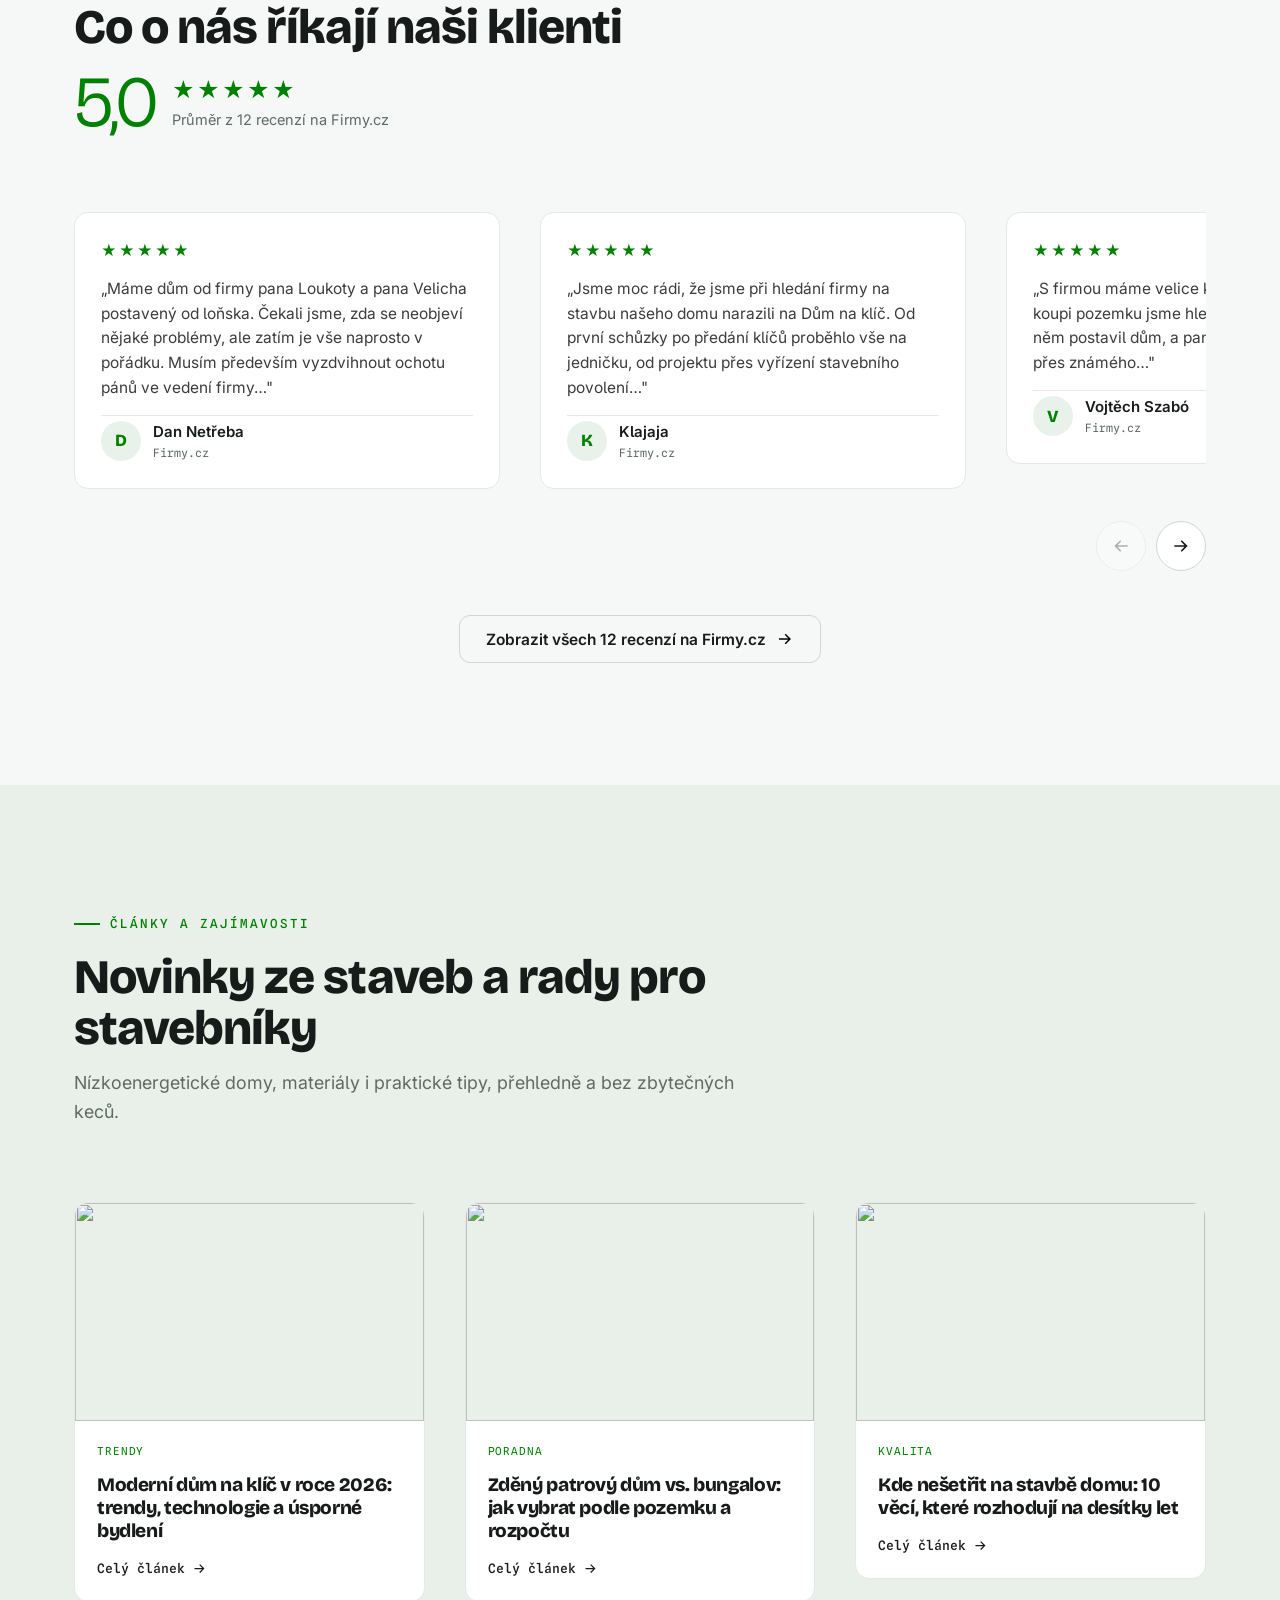
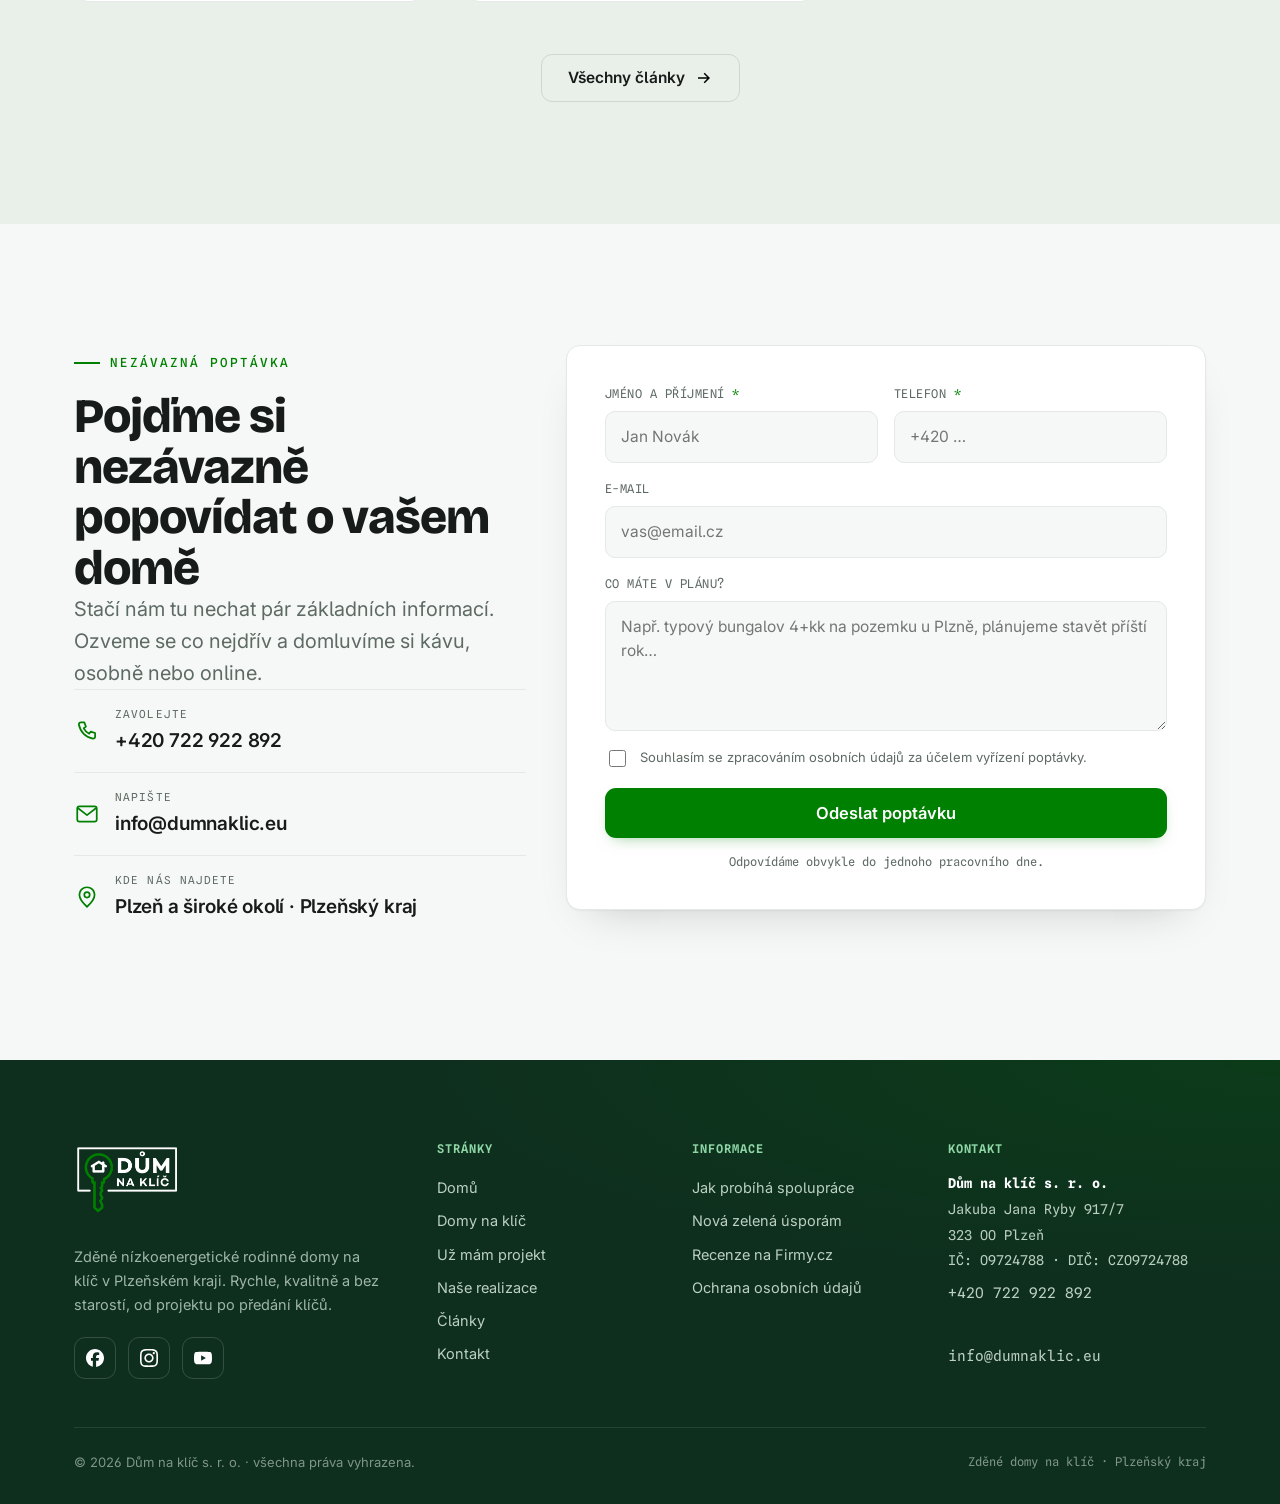
==== commit 45353d9e: "Rework "Proč stavět s námi" into celet-style trust grid - 3 brand pillars + 3 credibility facts (20 " ====
--- a/index.html
+++ b/index.html
@@ -15,7 +15,7 @@
   <link rel="preconnect" href="https://fonts.googleapis.com">
   <link rel="preconnect" href="https://fonts.gstatic.com" crossorigin>
   <link href="https://fonts.googleapis.com/css2?family=Bricolage+Grotesque:opsz,wght@12..96,200;12..96,300;12..96,600;12..96,700;12..96,800&family=Inter:wght@400;500;600;700&family=Spline+Sans+Mono:wght@400;500;600&display=swap" rel="stylesheet">
-  <link rel="stylesheet" href="assets/css/style.css?v=7">
+  <link rel="stylesheet" href="assets/css/style.css?v=8">
   <link rel="icon" href="data:image/svg+xml,%3Csvg xmlns='http://www.w3.org/2000/svg' viewBox='0 0 32 32'%3E%3Crect width='32' height='32' rx='7' fill='%23008000'/%3E%3Cpath d='M16 6l8 6.2v1.6h-2V24h-4.6v-5.6h-2.8V24H8V13.8H6v-1.6z' fill='%23fff'/%3E%3C/svg%3E">
 </head>
 <body class="has-callbar">
@@ -94,41 +94,45 @@
     <div class="hero__scroll" aria-hidden="true">Posunout<span></span></div>
   </section>
 
-  <!-- ============ BENEFITY ============ -->
+  <!-- ============ PROČ STAVĚT S NÁMI (trust grid) ============ -->
   <section class="section">
     <div class="container">
       <div class="section-head reveal">
         <p class="eyebrow">Proč stavět s námi</p>
         <h2 class="section-head__title">Rychle, kvalitně a bez starostí</h2>
-        <p class="section-head__lead">Tři sliby, na kterých stavíme každý dům. Vy si vyberete, my se postaráme o zbytek.</p>
-      </div>
-      <div class="grid grid--3">
-        <article class="benefit reveal" data-delay="1">
-          <div class="benefit__icon"><svg viewBox="0 0 48 48"><circle cx="27" cy="28" r="13"/><path d="M27 28v-7"/><path d="M23 9h8"/><path d="M27 9v3"/><path d="M5 24h9"/><path d="M3 30h8"/></svg></div>
-          <h3 class="benefit__title">Rychle</h3>
-          <p class="benefit__text">Stavbu zbytečně neprotahujeme. Nechceme nechat nikoho dlouho čekat na jeho nový domov.</p>
-        </article>
-        <article class="benefit reveal" data-delay="2">
-          <div class="benefit__icon"><svg viewBox="0 0 48 48"><path d="M8 8l22 6-8 16z"/><path d="M22 30l4 6 9-6"/></svg></div>
-          <h3 class="benefit__title">Kvalitně</h3>
-          <p class="benefit__text">Na práci si dáváme záležet a vybíráme pro stavbu jen kvalitní a prověřené materiály.</p>
-        </article>
-        <article class="benefit reveal" data-delay="3">
-          <div class="benefit__icon"><svg viewBox="0 0 48 48"><circle cx="17" cy="17" r="8"/><path d="M22.5 22.5 40 40"/><path d="M33 33l4-4M37 37l4-4"/></svg></div>
-          <h3 class="benefit__title">Bez starostí</h3>
-          <p class="benefit__text">Všechno zařídíme za vás. Od projektu, přes stavební povolení a stavbu, až po kolaudaci.</p>
-        </article>
-      </div>
-    </div>
-  </section>
-
-  <!-- ============ STATISTIKY ============ -->
-  <section class="section section--tight section--stone">
-    <div class="container">
-      <div class="statbar reveal">
-        <div class="stat"><div class="stat__num" data-count="40" data-suffix="+">0+</div><div class="stat__label">Dokončených projektů</div></div>
-        <div class="stat"><div class="stat__num" data-count="20" data-suffix="">0</div><div class="stat__label">Let praxe v oboru</div></div>
-        <div class="stat"><div class="stat__num">5,0★</div><div class="stat__label">Hodnocení na Firmy.cz</div></div>
+        <p class="section-head__lead">Zděné rodinné domy na klíč stavíme s vlastním týmem, s pevnou cenou a bez starostí. Od prvního nákresu až po předání klíčů.</p>
+      </div>
+      <div class="why reveal">
+        <div class="why__item">
+          <span class="why__ic"><svg viewBox="0 0 48 48"><circle cx="27" cy="28" r="13"/><path d="M27 28v-7"/><path d="M23 9h8"/><path d="M27 9v3"/><path d="M5 24h9"/><path d="M3 30h8"/></svg></span>
+          <h3 class="why__title"><strong>Rychle</strong></h3>
+          <p class="why__text">Stavbu zbytečně neprotahujeme, nenecháme vás dlouho čekat na nový domov.</p>
+        </div>
+        <div class="why__item">
+          <span class="why__ic"><svg viewBox="0 0 48 48"><path d="M8 8l22 6-8 16z"/><path d="M22 30l4 6 9-6"/></svg></span>
+          <h3 class="why__title"><strong>Kvalitně</strong></h3>
+          <p class="why__text">Poctivá práce a jen prověřené materiály, na kterých si dáváme záležet.</p>
+        </div>
+        <div class="why__item">
+          <span class="why__ic"><svg viewBox="0 0 48 48"><circle cx="17" cy="17" r="8"/><path d="M22.5 22.5 40 40"/><path d="M33 33l4-4M37 37l4-4"/></svg></span>
+          <h3 class="why__title"><strong>Bez starostí</strong></h3>
+          <p class="why__text">Projekt, stavební povolení i celou stavbu zařídíme za vás.</p>
+        </div>
+        <div class="why__item">
+          <span class="why__ic"><svg viewBox="0 0 48 48"><circle cx="24" cy="18" r="11"/><path d="M17 27l-2 15 9-5 9 5-2-15"/></svg></span>
+          <h3 class="why__title"><strong>20</strong> let praxe</h3>
+          <p class="why__text">Rodinné domy stavíme se zkušenostmi ze staveb už od roku 2003.</p>
+        </div>
+        <div class="why__item">
+          <span class="why__ic"><svg viewBox="0 0 48 48"><path d="M5 25l11-9 11 9v15H5z"/><path d="M25 21l8-6 10 8v16H31"/></svg></span>
+          <h3 class="why__title"><strong>40+</strong> domů</h3>
+          <p class="why__text">Dokončených zděných rodinných domů na klíč v Plzeňském kraji.</p>
+        </div>
+        <div class="why__item">
+          <span class="why__ic"><svg viewBox="0 0 48 48"><path d="M24 6l5.5 11.5L42 19l-9 8.5 2.3 12.5L24 34l-11.3 6 2.3-12.5L6 19l12.5-1.5z"/></svg></span>
+          <h3 class="why__title"><strong>5,0</strong> na Firmy.cz</h3>
+          <p class="why__text">Průměrné hodnocení od dvanácti reálných klientů.</p>
+        </div>
       </div>
       <p class="divider-note reveal">Na trhu stavíme od roku 2003 · dnes realizujeme 6–10 domů ročně · Dům na klíč s. r. o. od roku 2021</p>
     </div>
@@ -570,6 +574,6 @@
   <div class="lightbox__cap"></div>
 </div>
 
-<script src="assets/js/main.js?v=7"></script>
+<script src="assets/js/main.js?v=8"></script>
 </body>
 </html>
--- a/assets/css/style.css
+++ b/assets/css/style.css
@@ -842,6 +842,16 @@
 .autocycle__k{font-weight:600;font-size:16px;letter-spacing:-.01em}
 .autocycle__v{color:var(--muted);font-size:13.5px;margin-top:2px}
 
+/* ---- Trust grid „Proč stavět s námi" (celet-style, borderless) ---- */
+.why{display:grid;grid-template-columns:1fr;gap:clamp(30px,4vw,52px) clamp(28px,3vw,44px)}
+@media(min-width:600px){.why{grid-template-columns:1fr 1fr}}
+@media(min-width:960px){.why{grid-template-columns:repeat(3,1fr)}}
+.why__ic{display:block;width:44px;height:44px;margin-bottom:18px;color:var(--green)}
+.why__ic svg{width:44px;height:44px;fill:none;stroke:var(--green);stroke-width:1.4;stroke-linecap:round;stroke-linejoin:round}
+.why__title{font-size:clamp(20px,1.9vw,24px);font-weight:400;letter-spacing:-.01em;margin-bottom:9px;color:var(--ink)}
+.why__title strong{font-weight:800}
+.why__text{color:var(--muted);font-size:15px;line-height:1.55;max-width:36ch}
+
 /* ---- Pathcards asymetricky ---- */
 .pathgrid{display:grid;gap:var(--gap)}
 @media(min-width:900px){
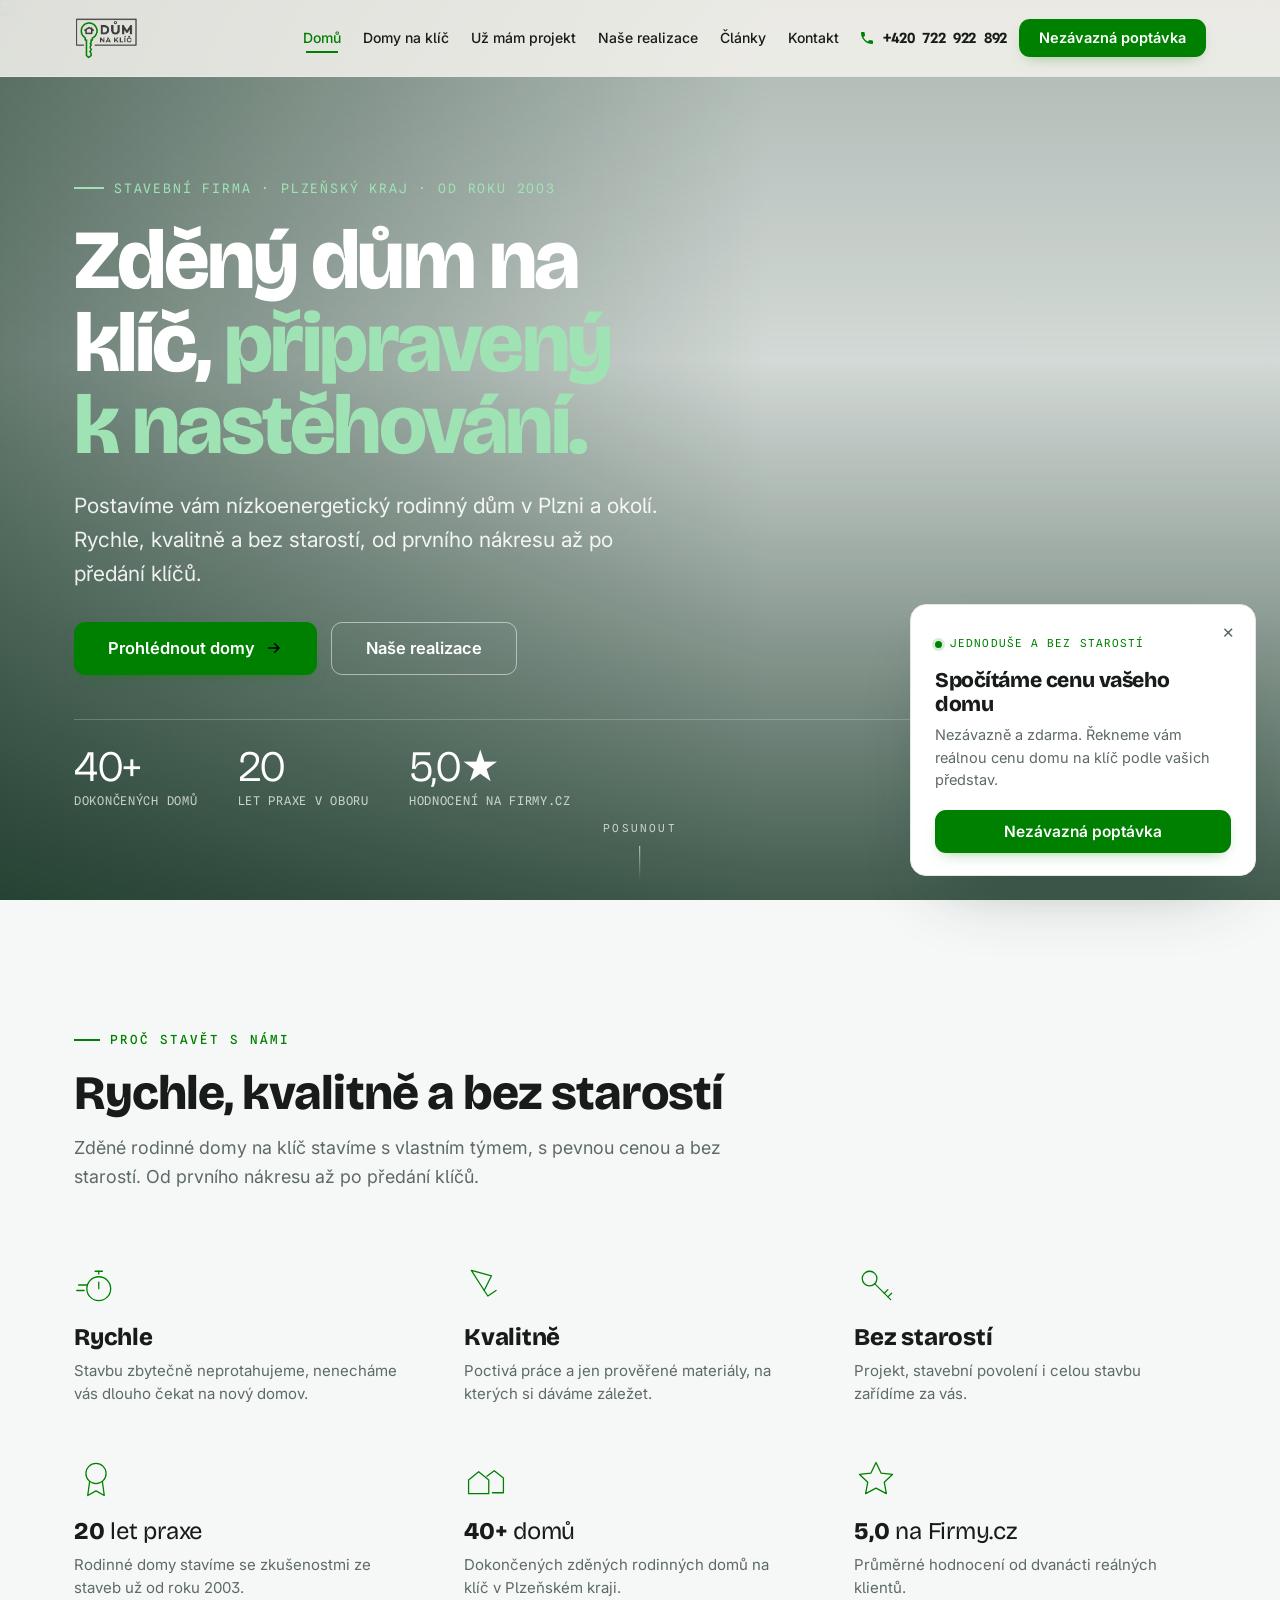
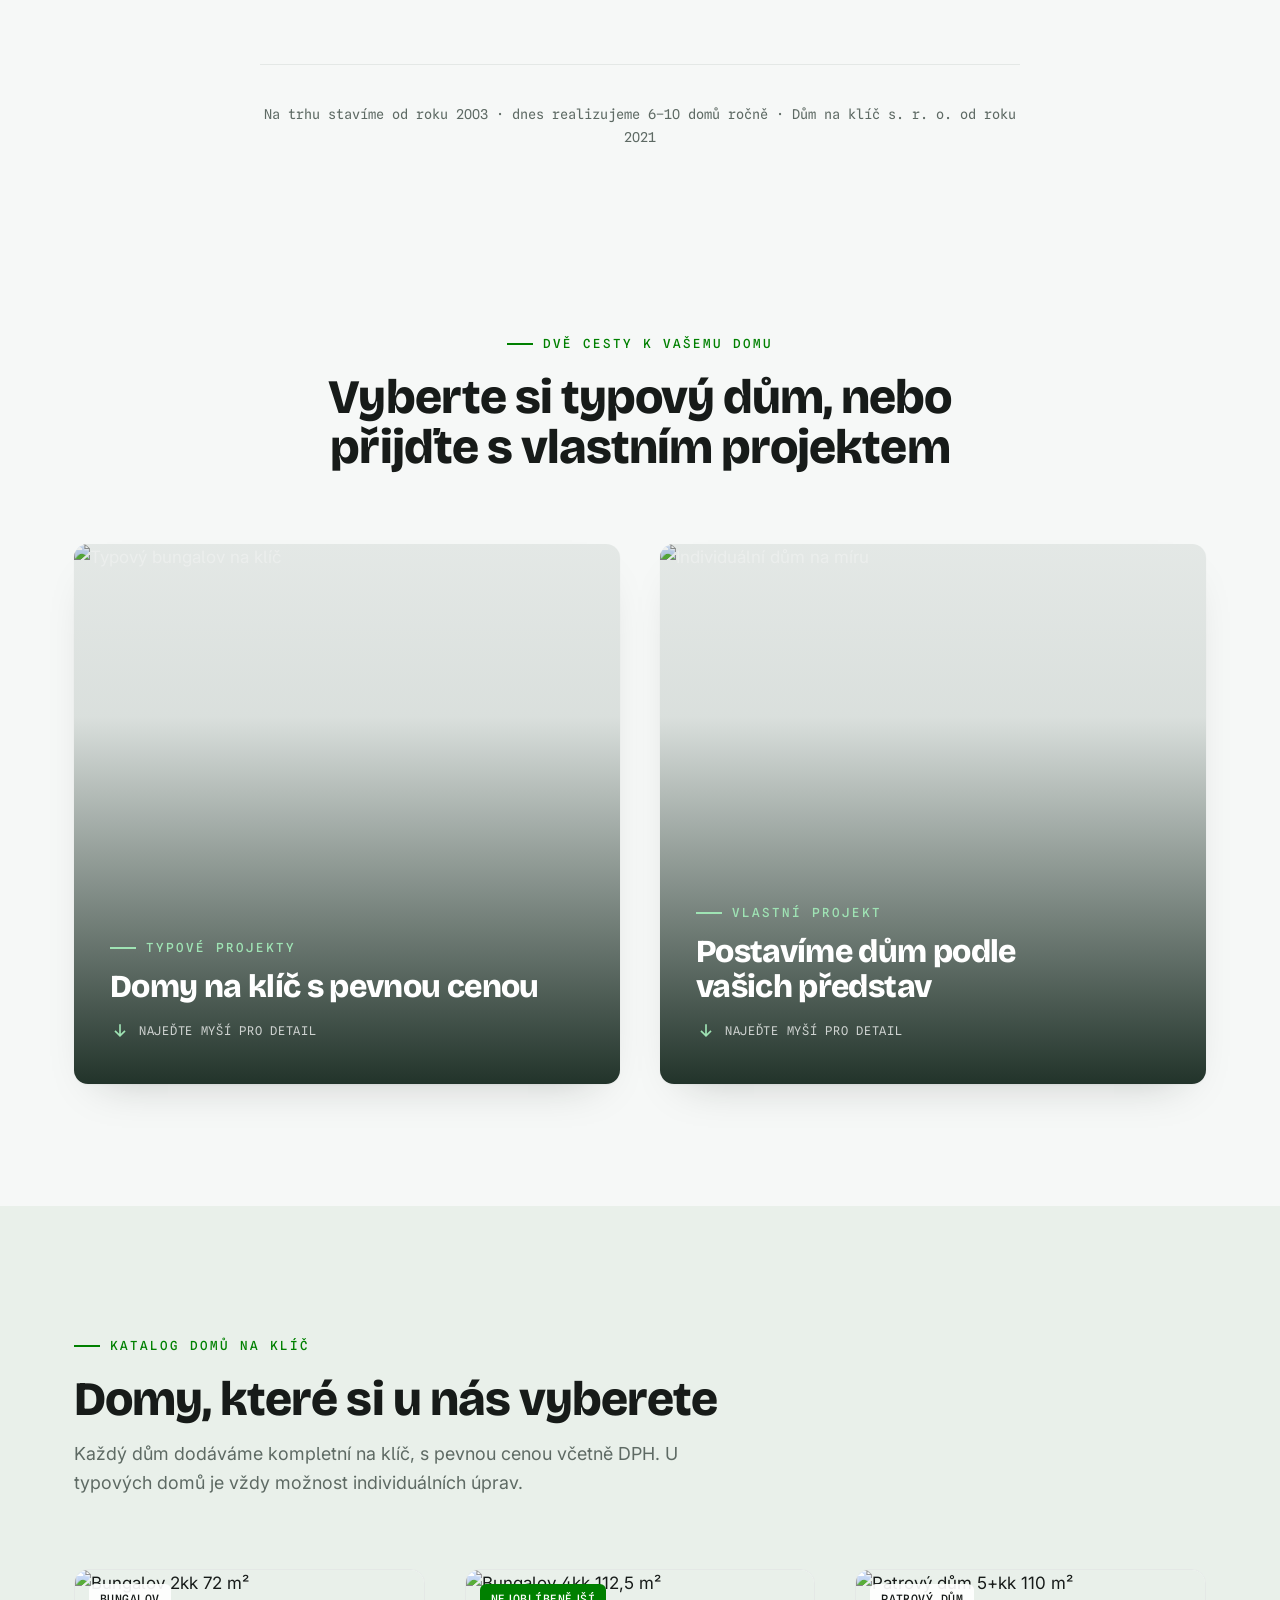
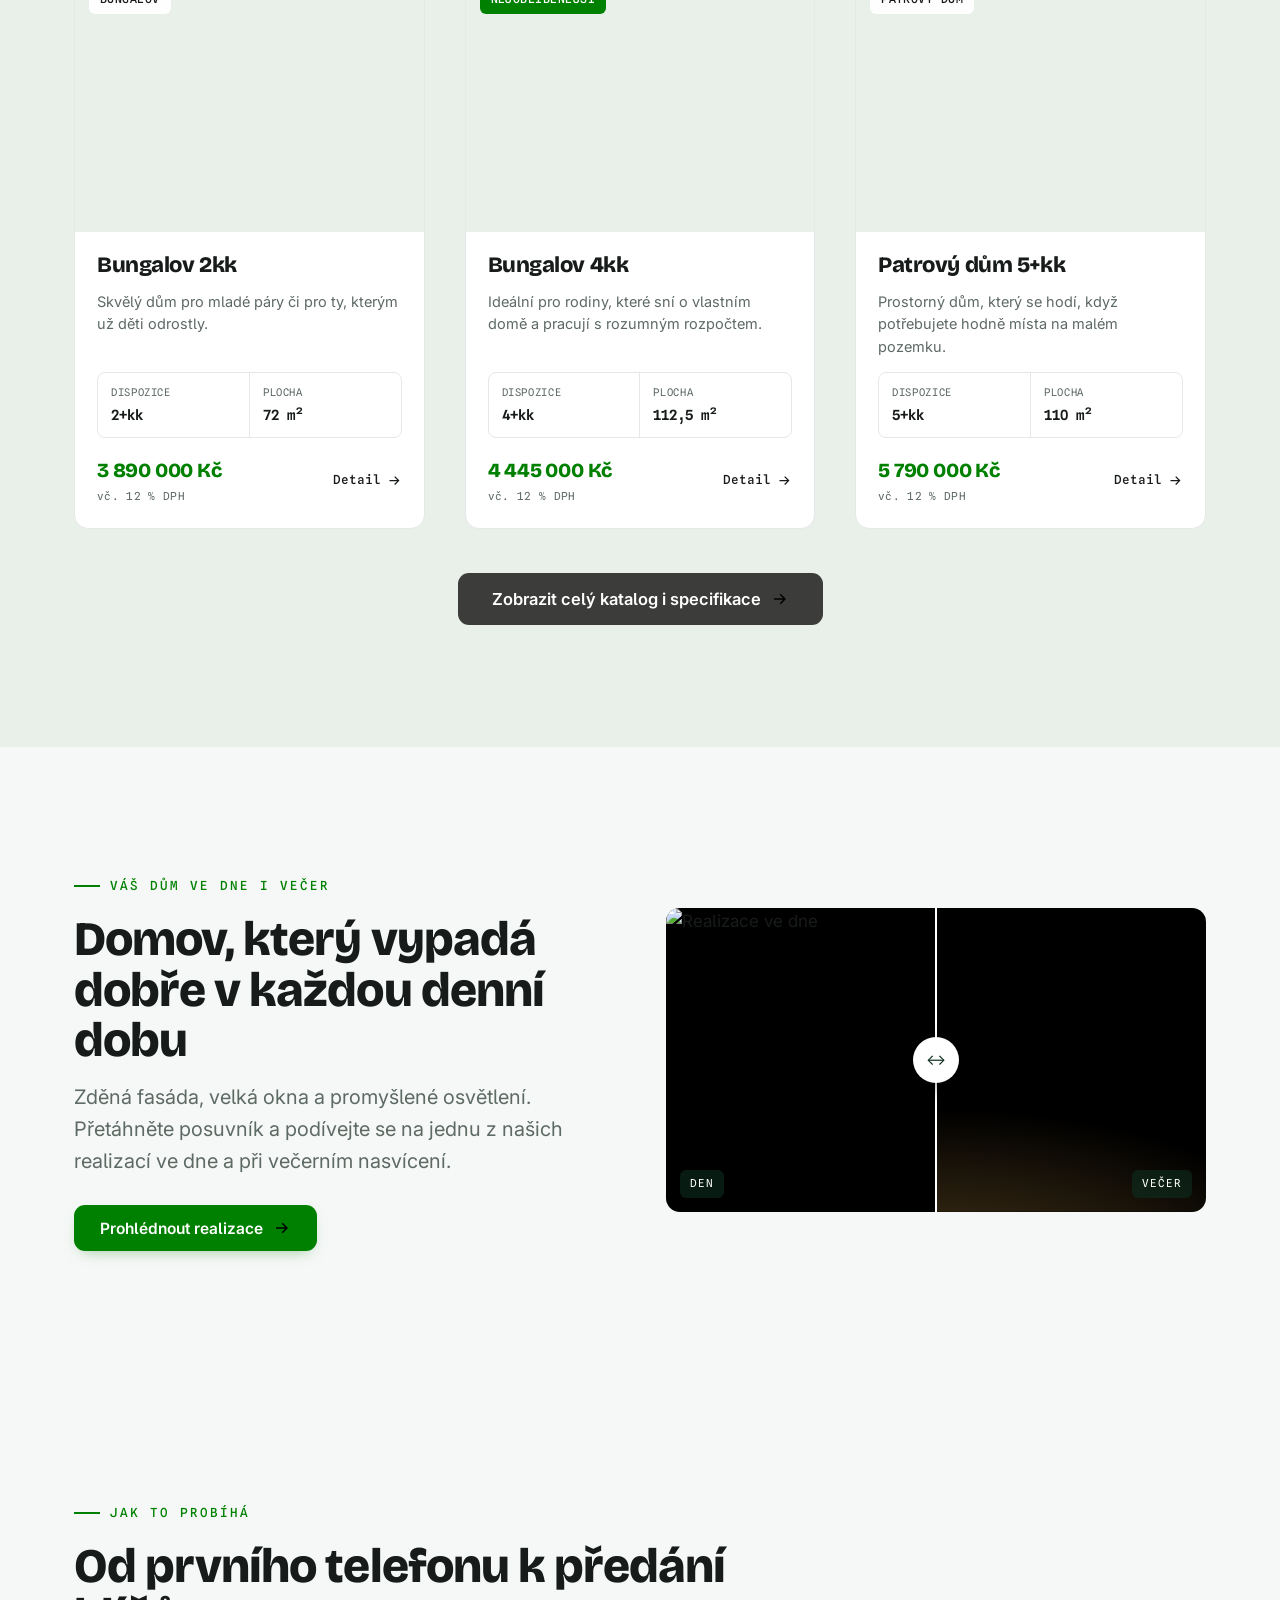
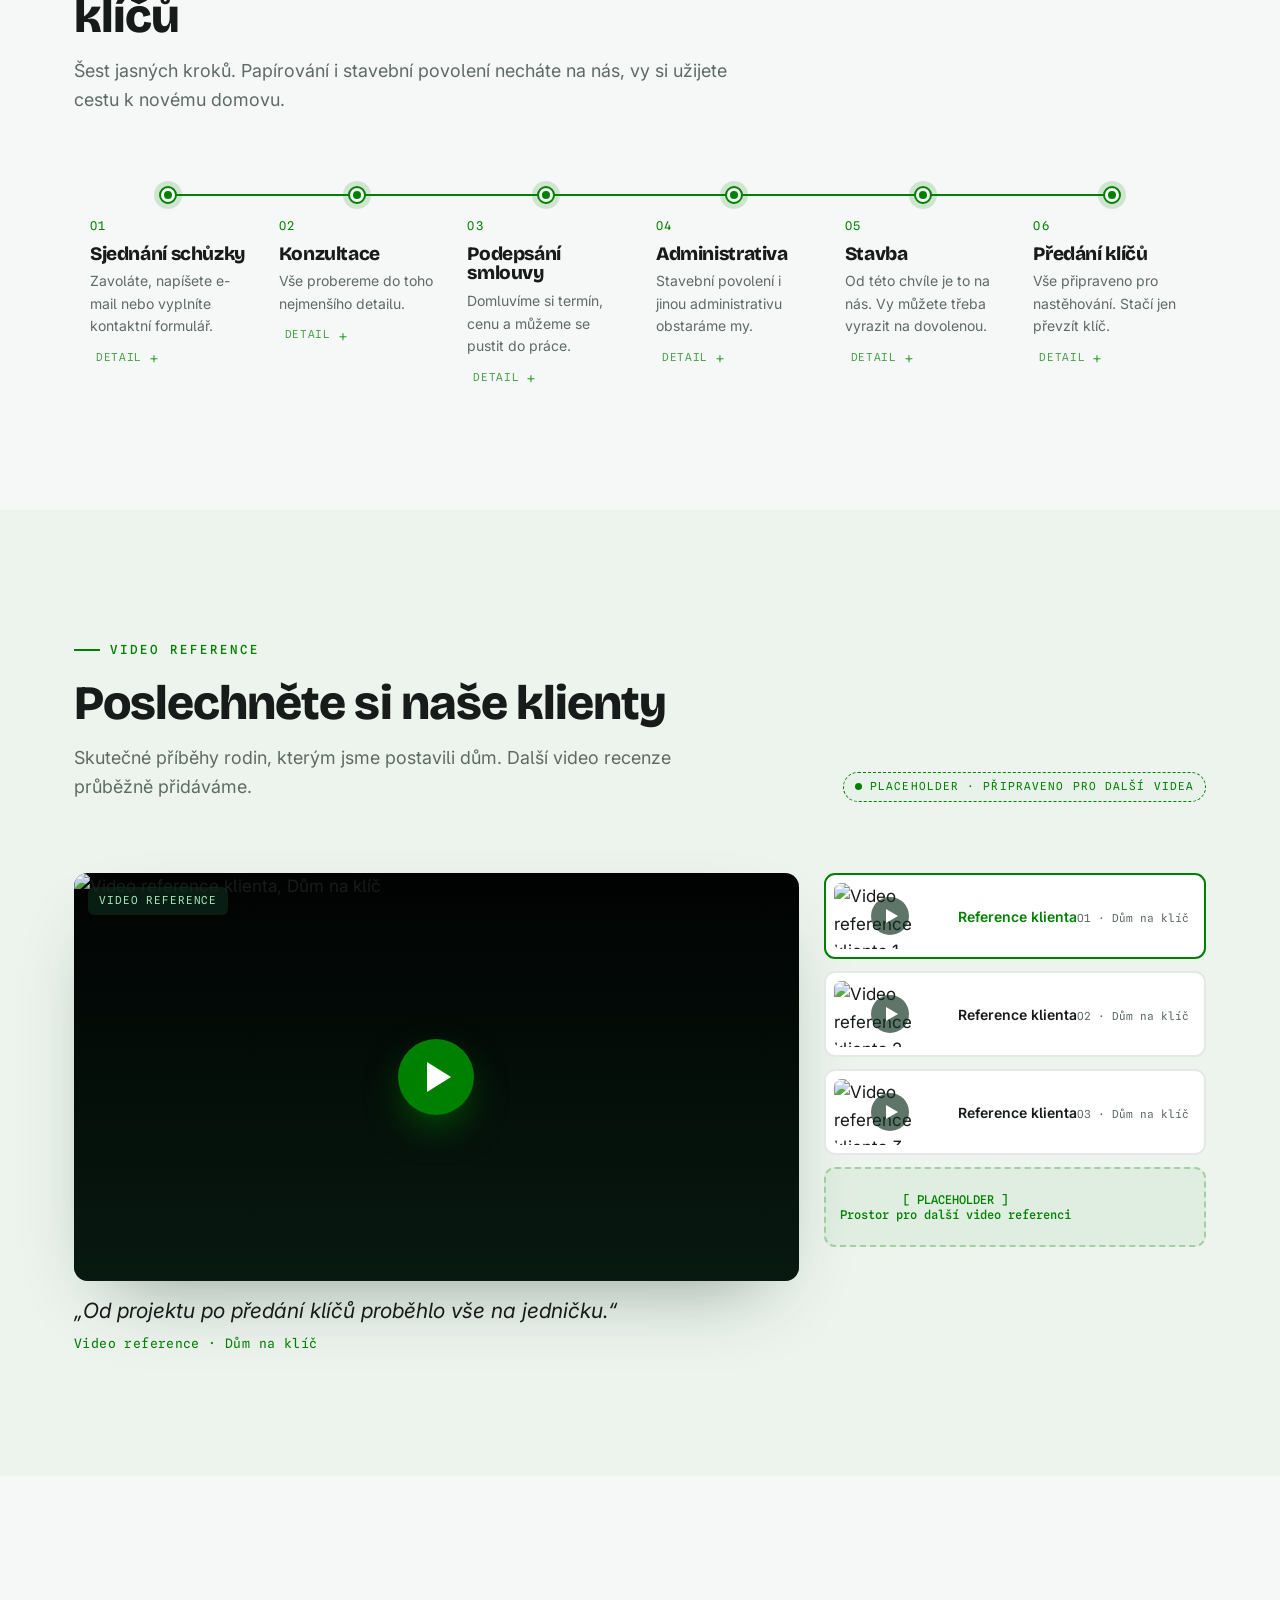
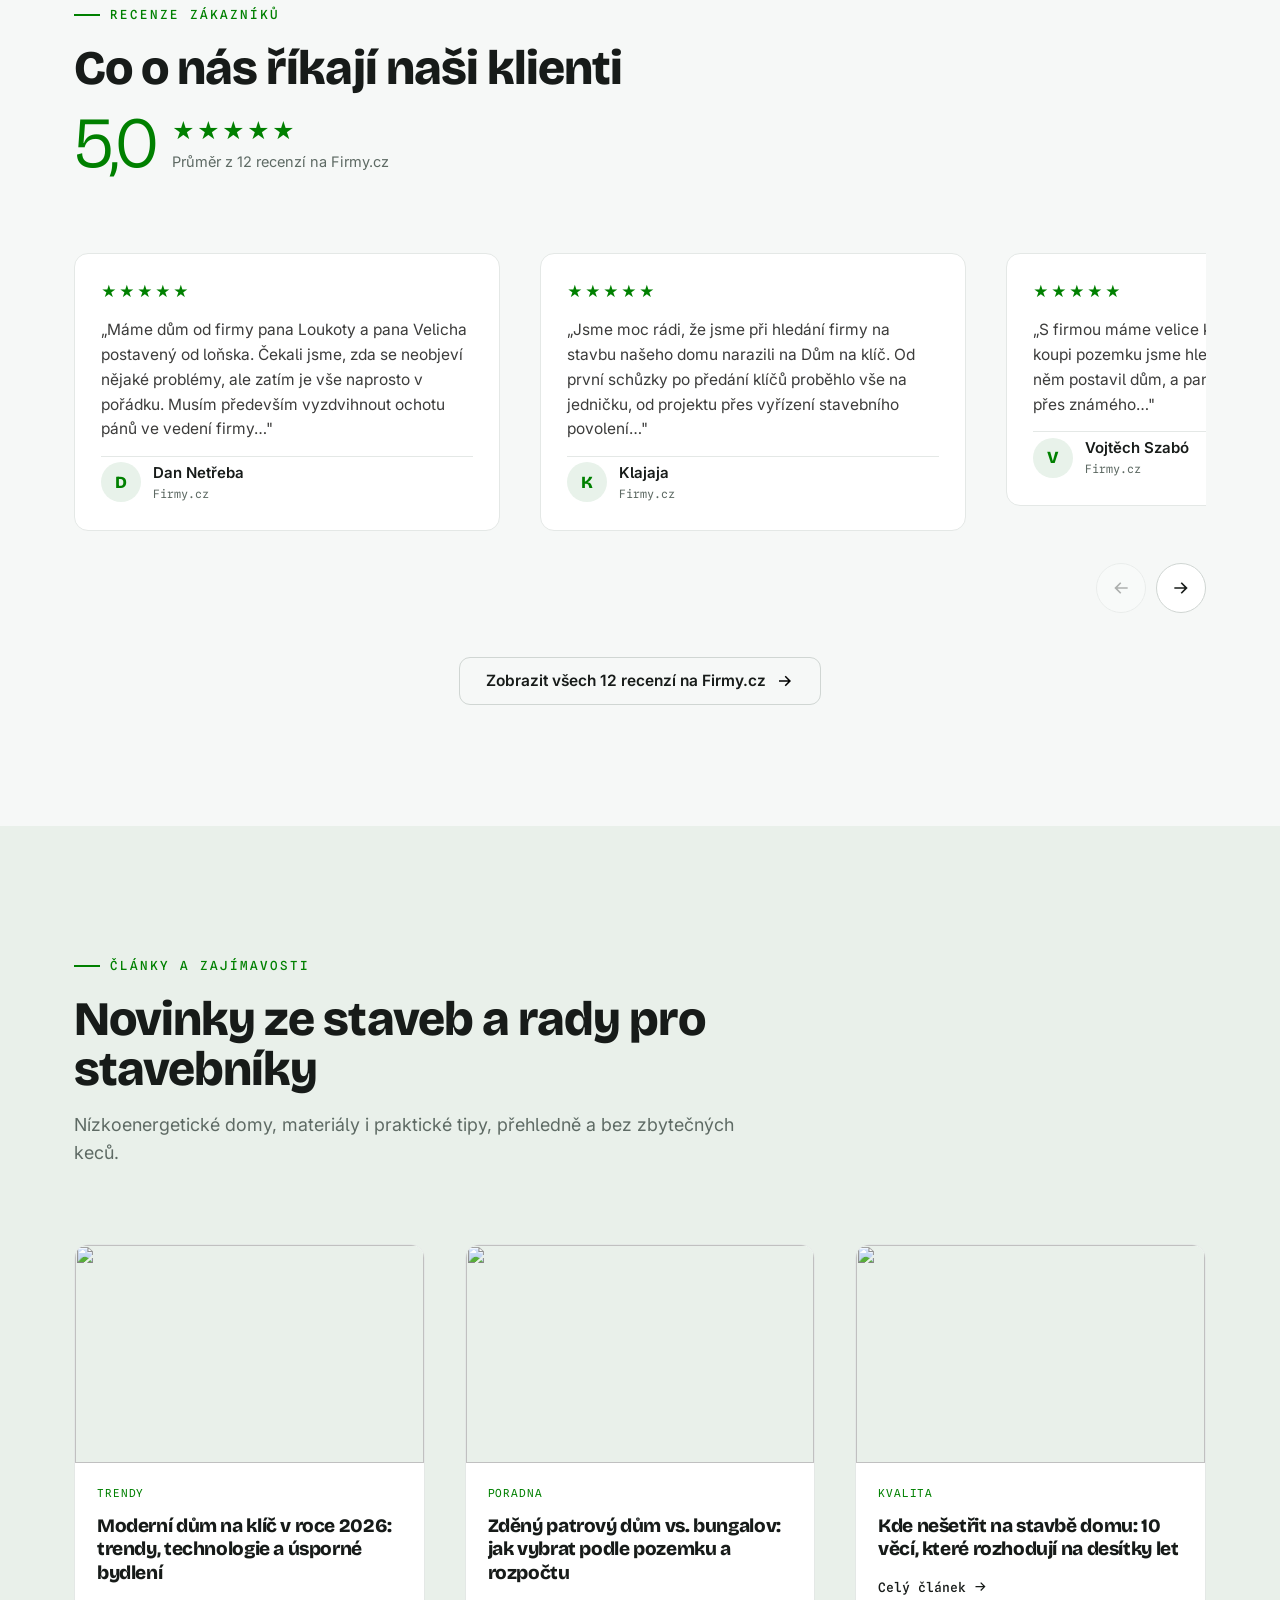
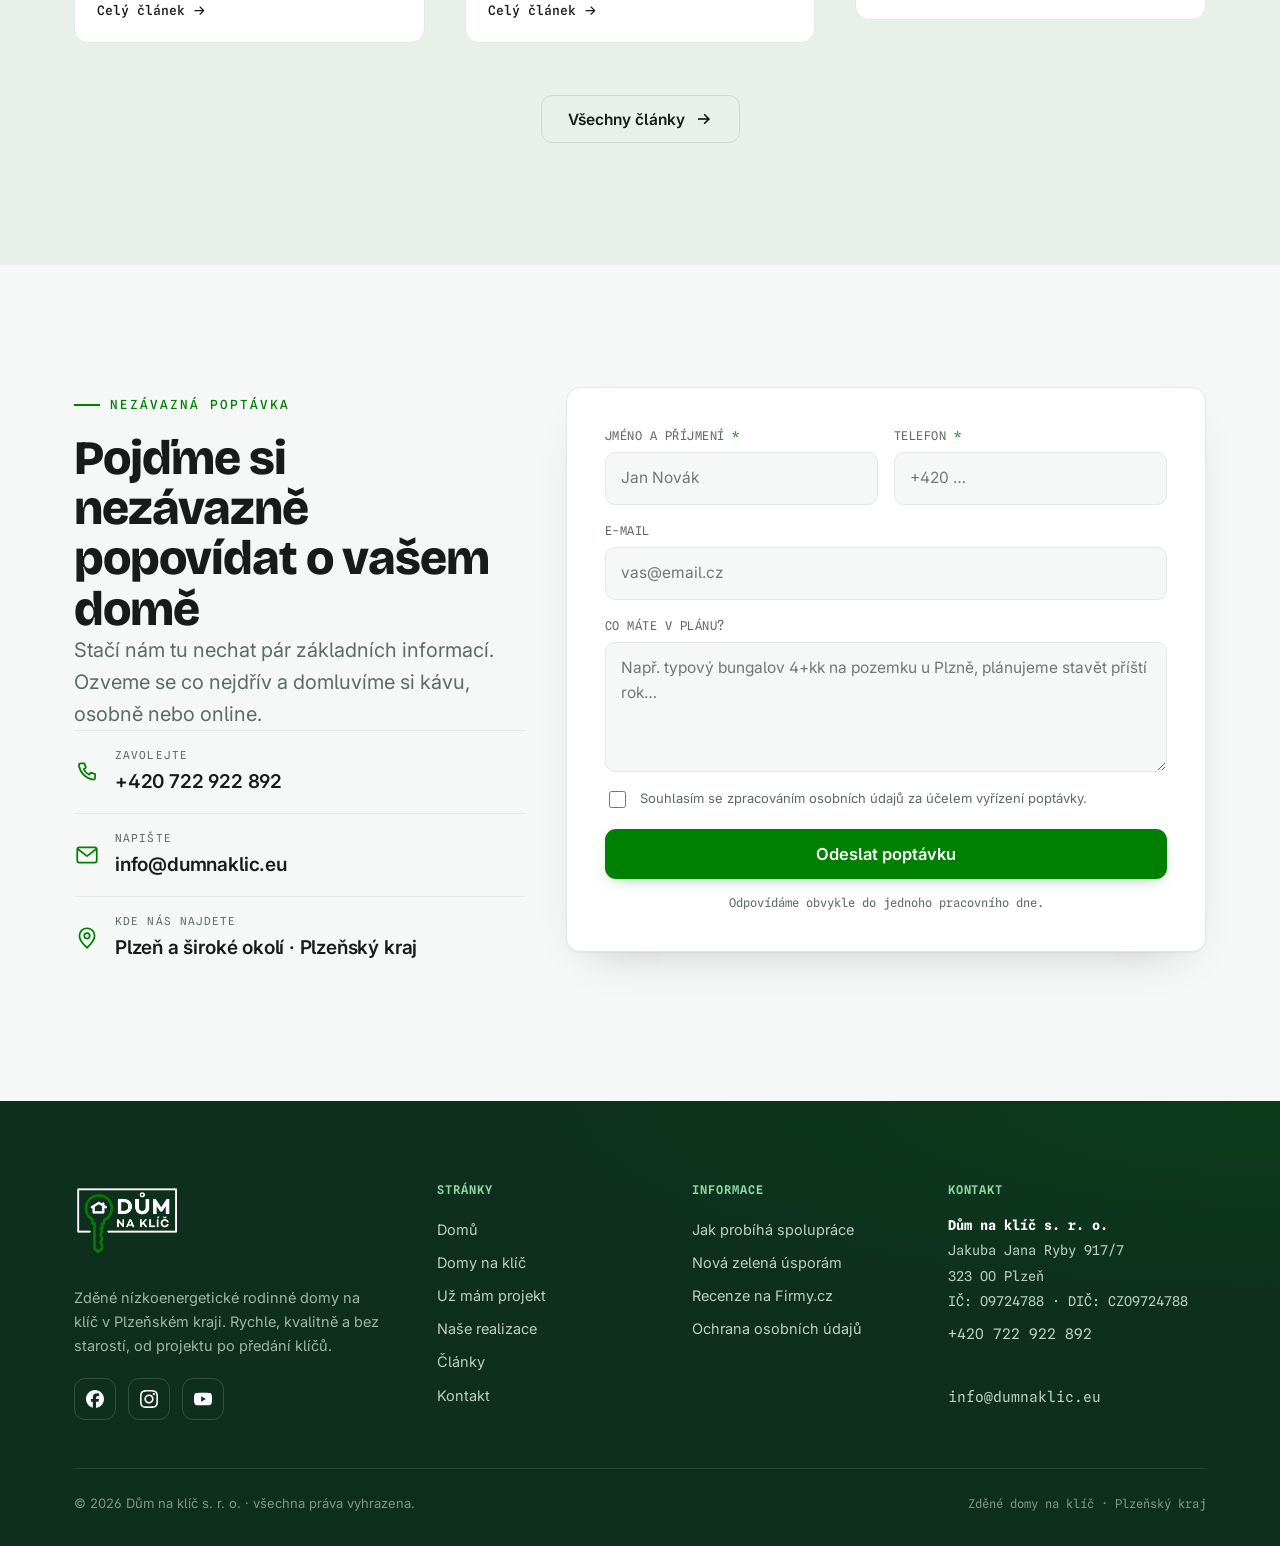
==== commit 8efbe77f: "Contact page rework + divider-note spacing + trust-grid endnote - Kontakty: fakturační údaje reworke" ====
--- a/index.html
+++ b/index.html
@@ -15,7 +15,7 @@
   <link rel="preconnect" href="https://fonts.googleapis.com">
   <link rel="preconnect" href="https://fonts.gstatic.com" crossorigin>
   <link href="https://fonts.googleapis.com/css2?family=Bricolage+Grotesque:opsz,wght@12..96,200;12..96,300;12..96,600;12..96,700;12..96,800&family=Inter:wght@400;500;600;700&family=Spline+Sans+Mono:wght@400;500;600&display=swap" rel="stylesheet">
-  <link rel="stylesheet" href="assets/css/style.css?v=8">
+  <link rel="stylesheet" href="assets/css/style.css?v=9">
   <link rel="icon" href="data:image/svg+xml,%3Csvg xmlns='http://www.w3.org/2000/svg' viewBox='0 0 32 32'%3E%3Crect width='32' height='32' rx='7' fill='%23008000'/%3E%3Cpath d='M16 6l8 6.2v1.6h-2V24h-4.6v-5.6h-2.8V24H8V13.8H6v-1.6z' fill='%23fff'/%3E%3C/svg%3E">
 </head>
 <body class="has-callbar">
@@ -95,7 +95,7 @@
   </section>
 
   <!-- ============ PROČ STAVĚT S NÁMI (trust grid) ============ -->
-  <section class="section">
+  <section class="section section--endnote">
     <div class="container">
       <div class="section-head reveal">
         <p class="eyebrow">Proč stavět s námi</p>
@@ -574,6 +574,6 @@
   <div class="lightbox__cap"></div>
 </div>
 
-<script src="assets/js/main.js?v=8"></script>
+<script src="assets/js/main.js?v=9"></script>
 </body>
 </html>
--- a/assets/css/style.css
+++ b/assets/css/style.css
@@ -570,7 +570,10 @@
 .mt-s{margin-top:16px}.mt-m{margin-top:28px}.mt-l{margin-top:44px}
 .text-green{color:var(--green)}
 .wrap-narrow{max-width:820px;margin-inline:auto}
-.divider-note{font-family:var(--font-mono);font-size:12.5px;color:var(--muted);text-align:center;margin-top:22px}
+.divider-note{font-family:var(--font-mono);font-size:13.5px;line-height:1.7;color:var(--muted);text-align:center;
+  margin-top:clamp(44px,5vw,64px);padding-top:clamp(26px,3vw,38px);border-top:1px solid var(--line);
+  max-width:760px;margin-inline:auto}
+.section--endnote{padding-bottom:clamp(40px,4.5vw,56px)}
 .divider-note a{color:var(--green);text-decoration:underline}
 
 /* =====================================================================
@@ -842,6 +845,12 @@
 .autocycle__k{font-weight:600;font-size:16px;letter-spacing:-.01em}
 .autocycle__v{color:var(--muted);font-size:13.5px;margin-top:2px}
 
+/* ---- Databar (fakturační údaje — heading vlevo, tabulka vpravo) ---- */
+.databar{display:grid;gap:clamp(28px,4vw,52px)}
+@media(min-width:900px){.databar{grid-template-columns:.92fr 1.08fr;align-items:start}}
+.databar__note{margin-top:22px;font-size:14px;line-height:1.6;color:var(--muted)}
+.databar__note a{color:var(--green);text-decoration:underline}
+
 /* ---- Trust grid „Proč stavět s námi" (celet-style, borderless) ---- */
 .why{display:grid;grid-template-columns:1fr;gap:clamp(30px,4vw,52px) clamp(28px,3vw,44px)}
 @media(min-width:600px){.why{grid-template-columns:1fr 1fr}}
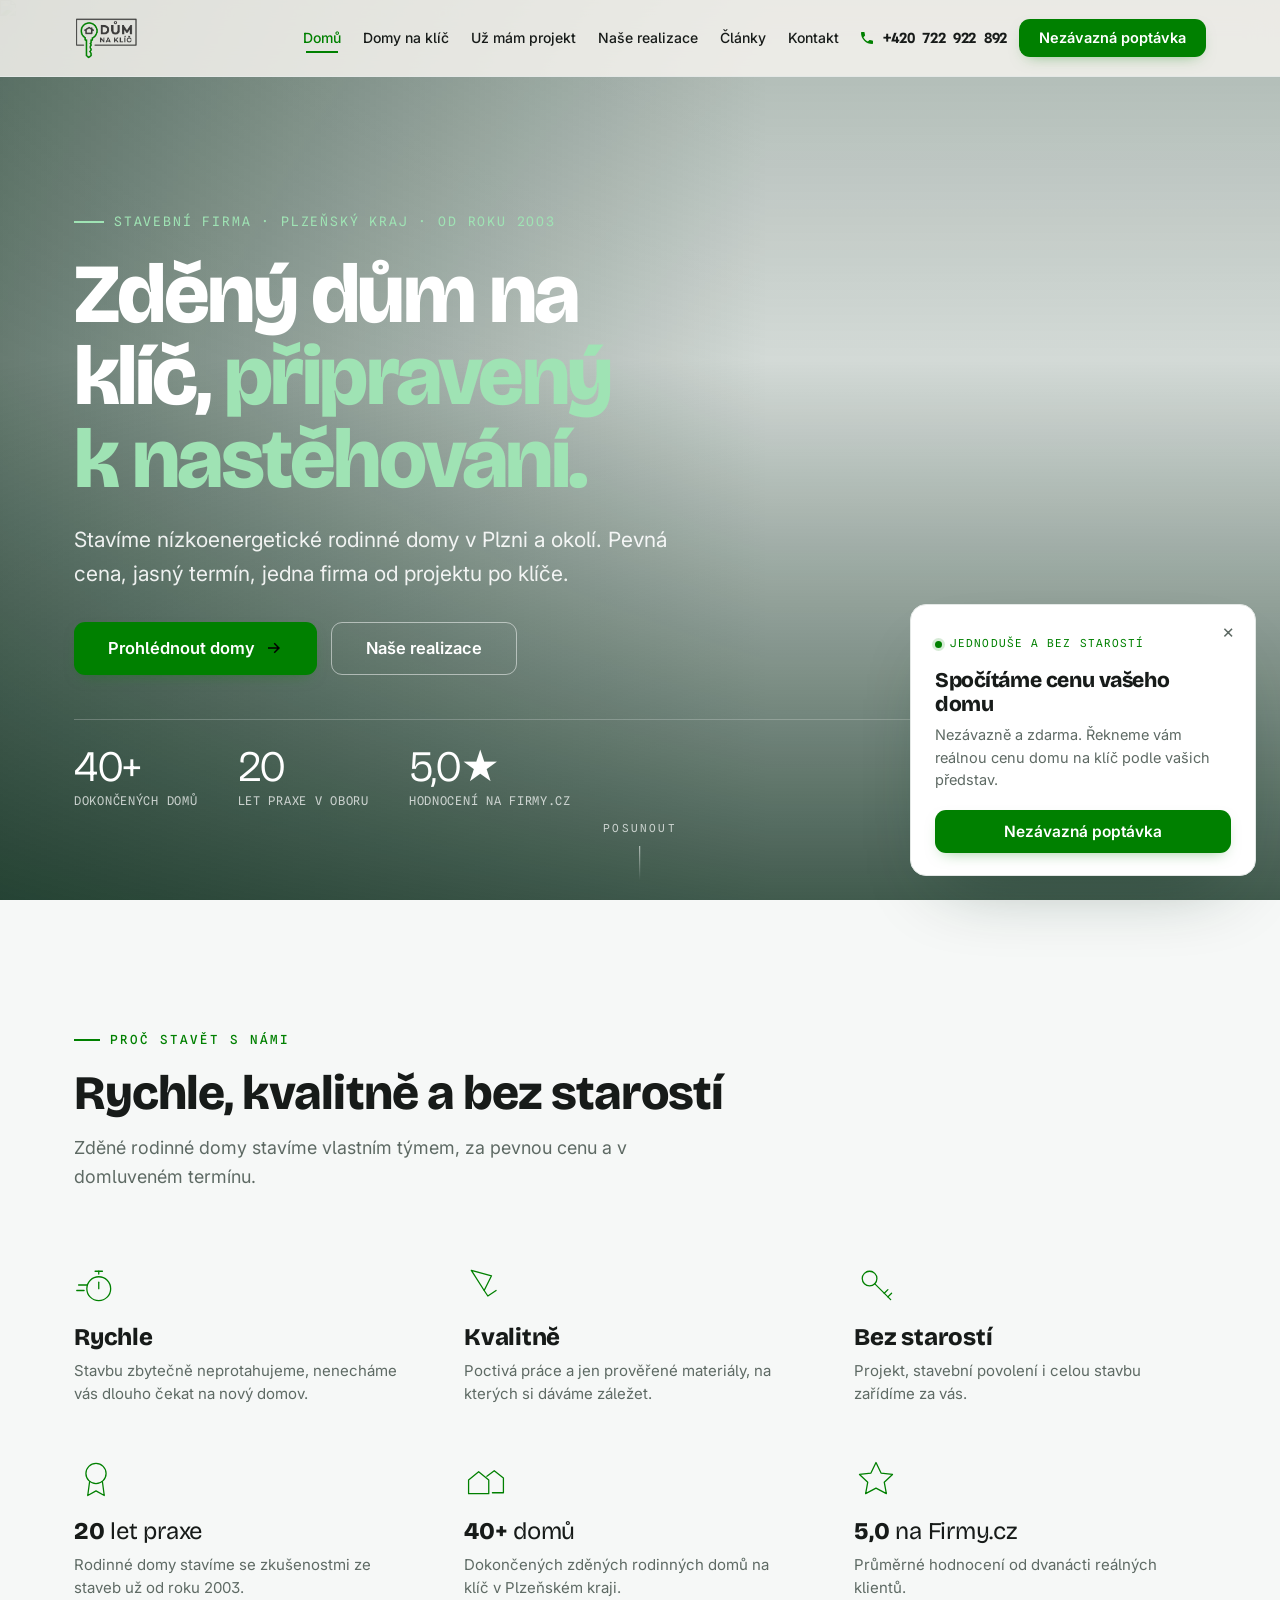
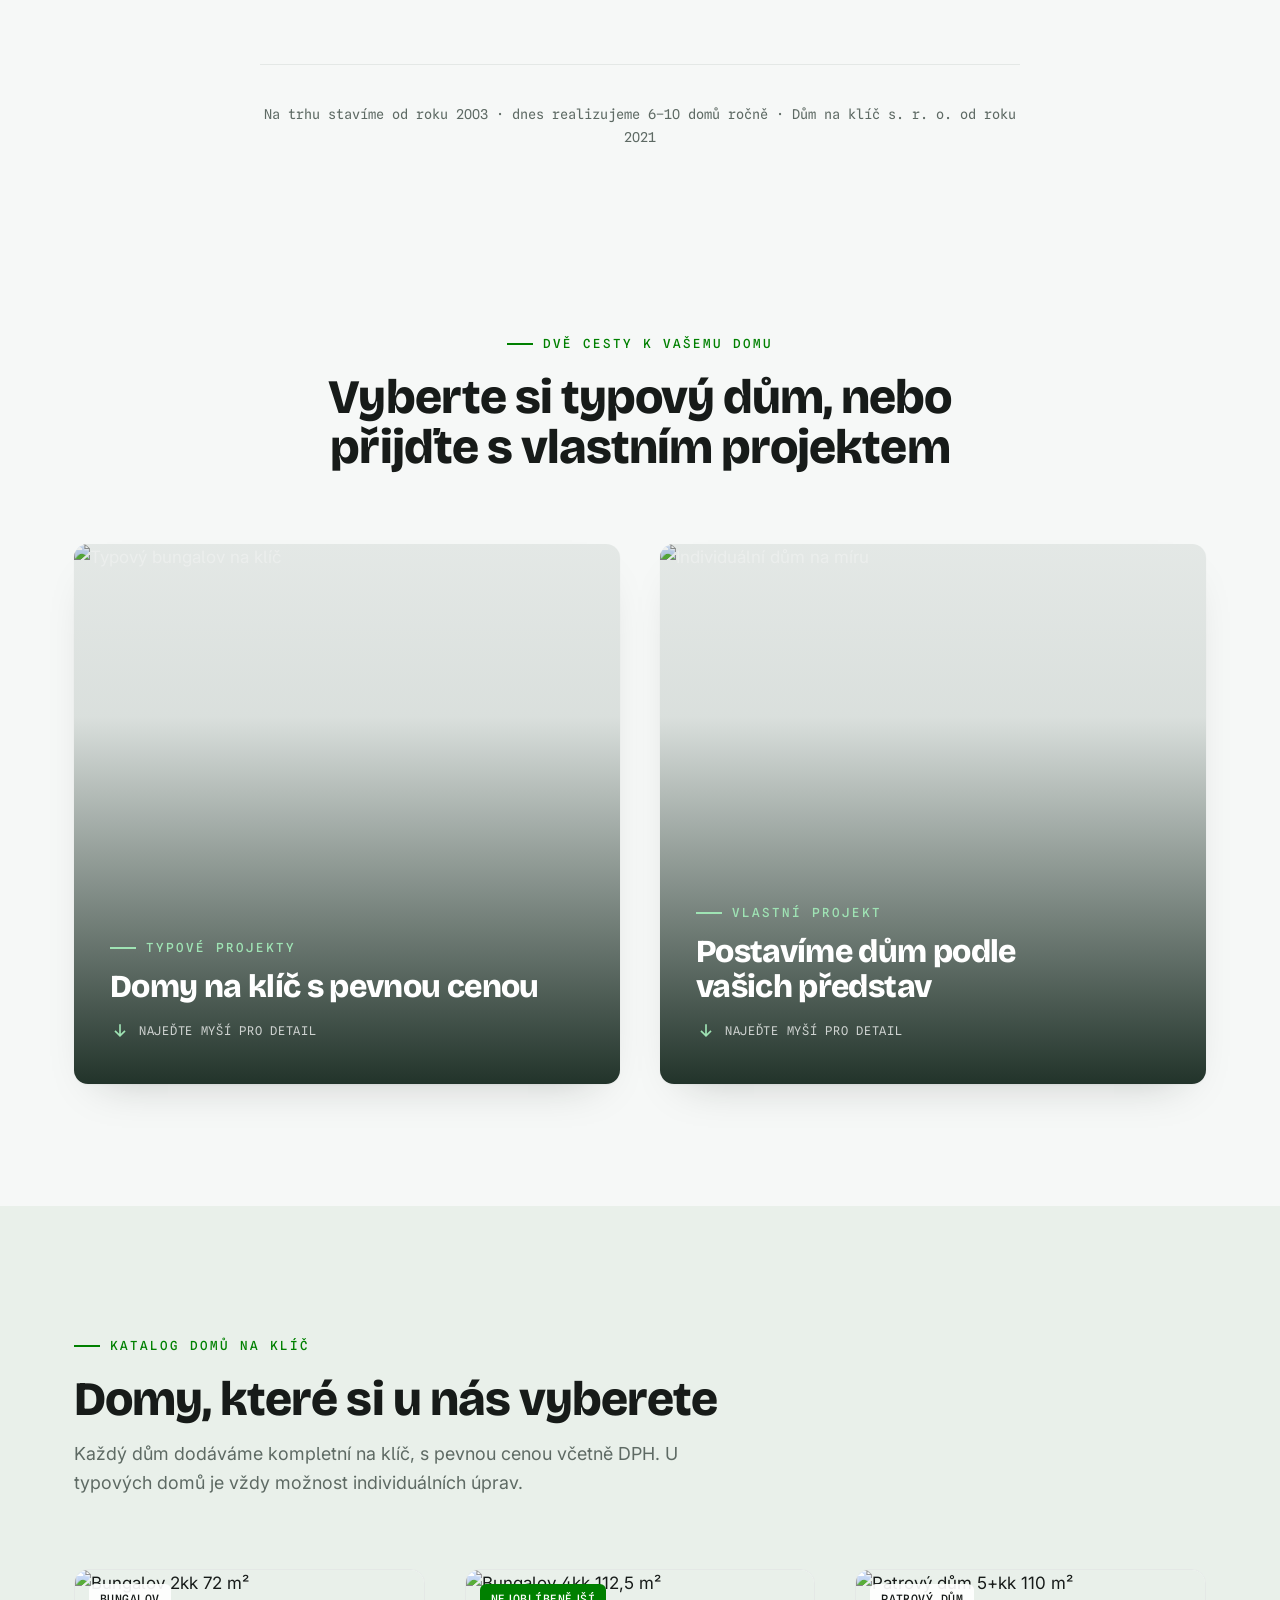
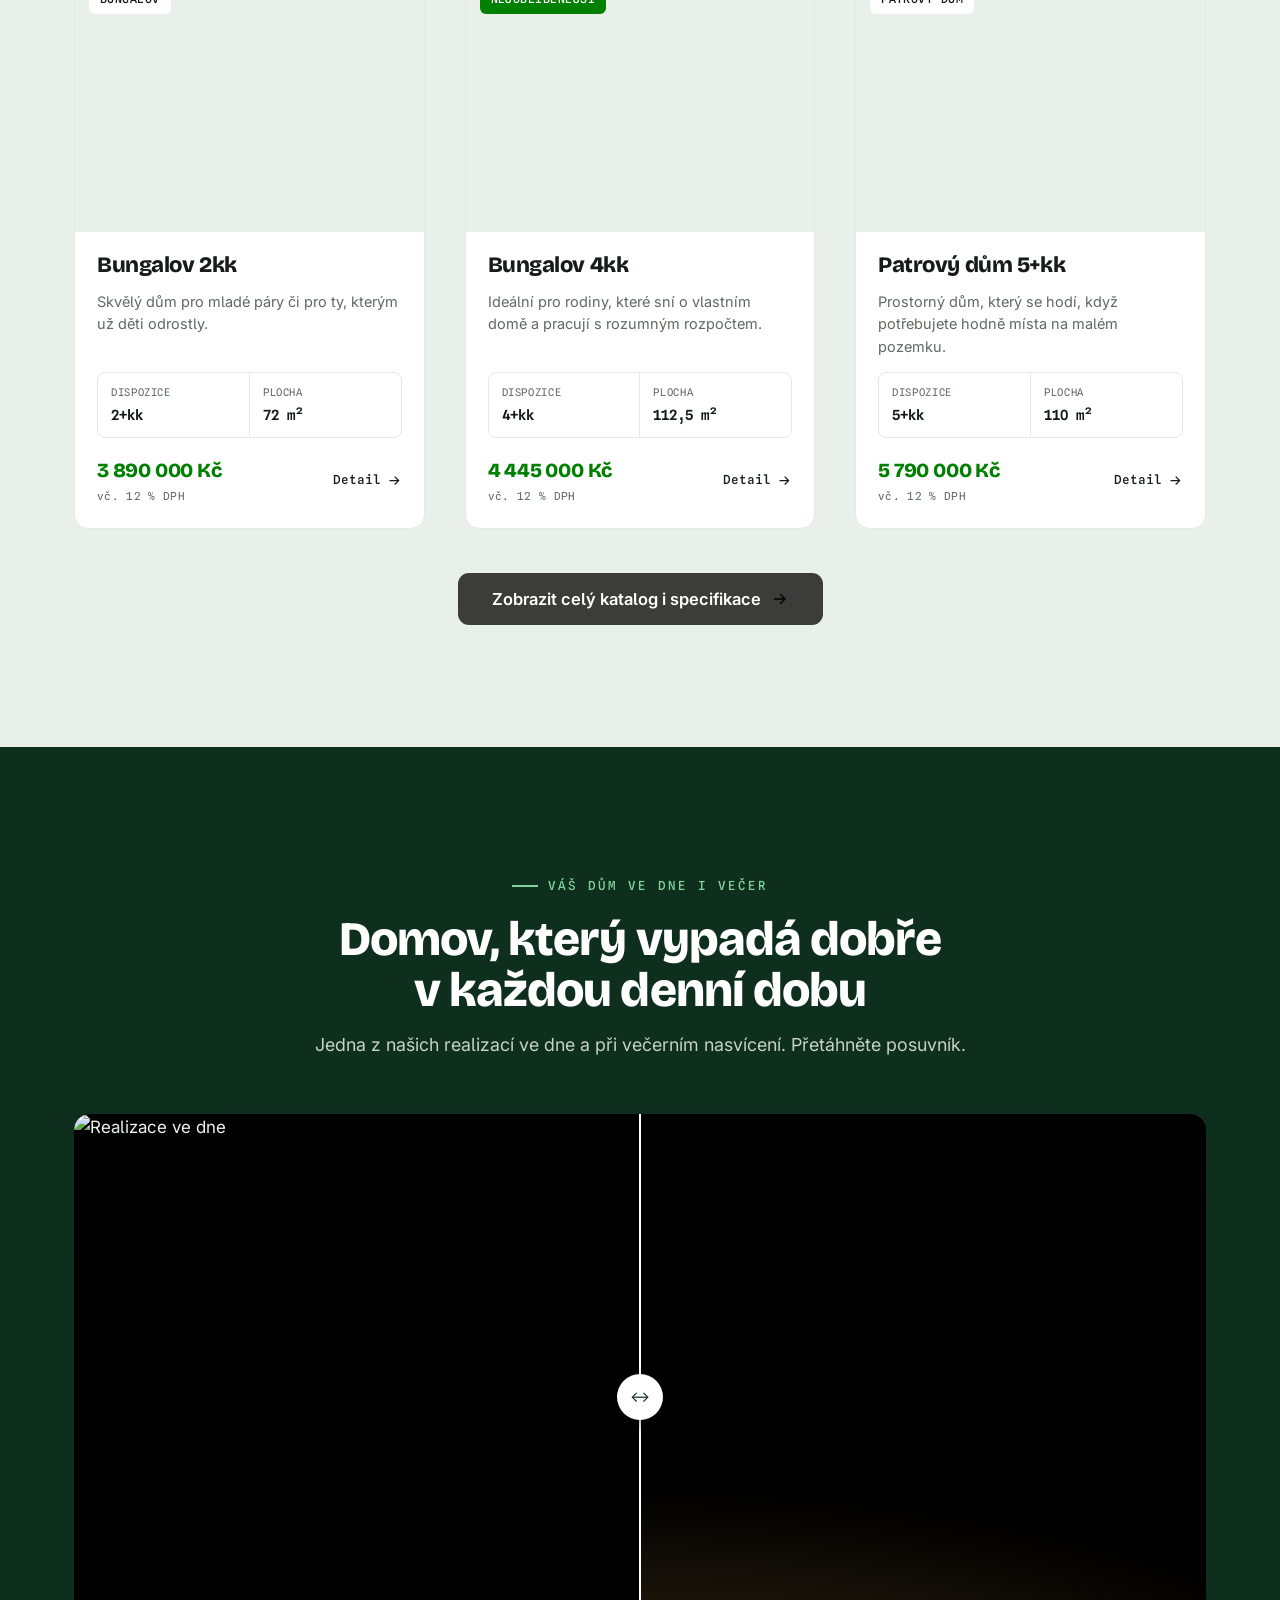
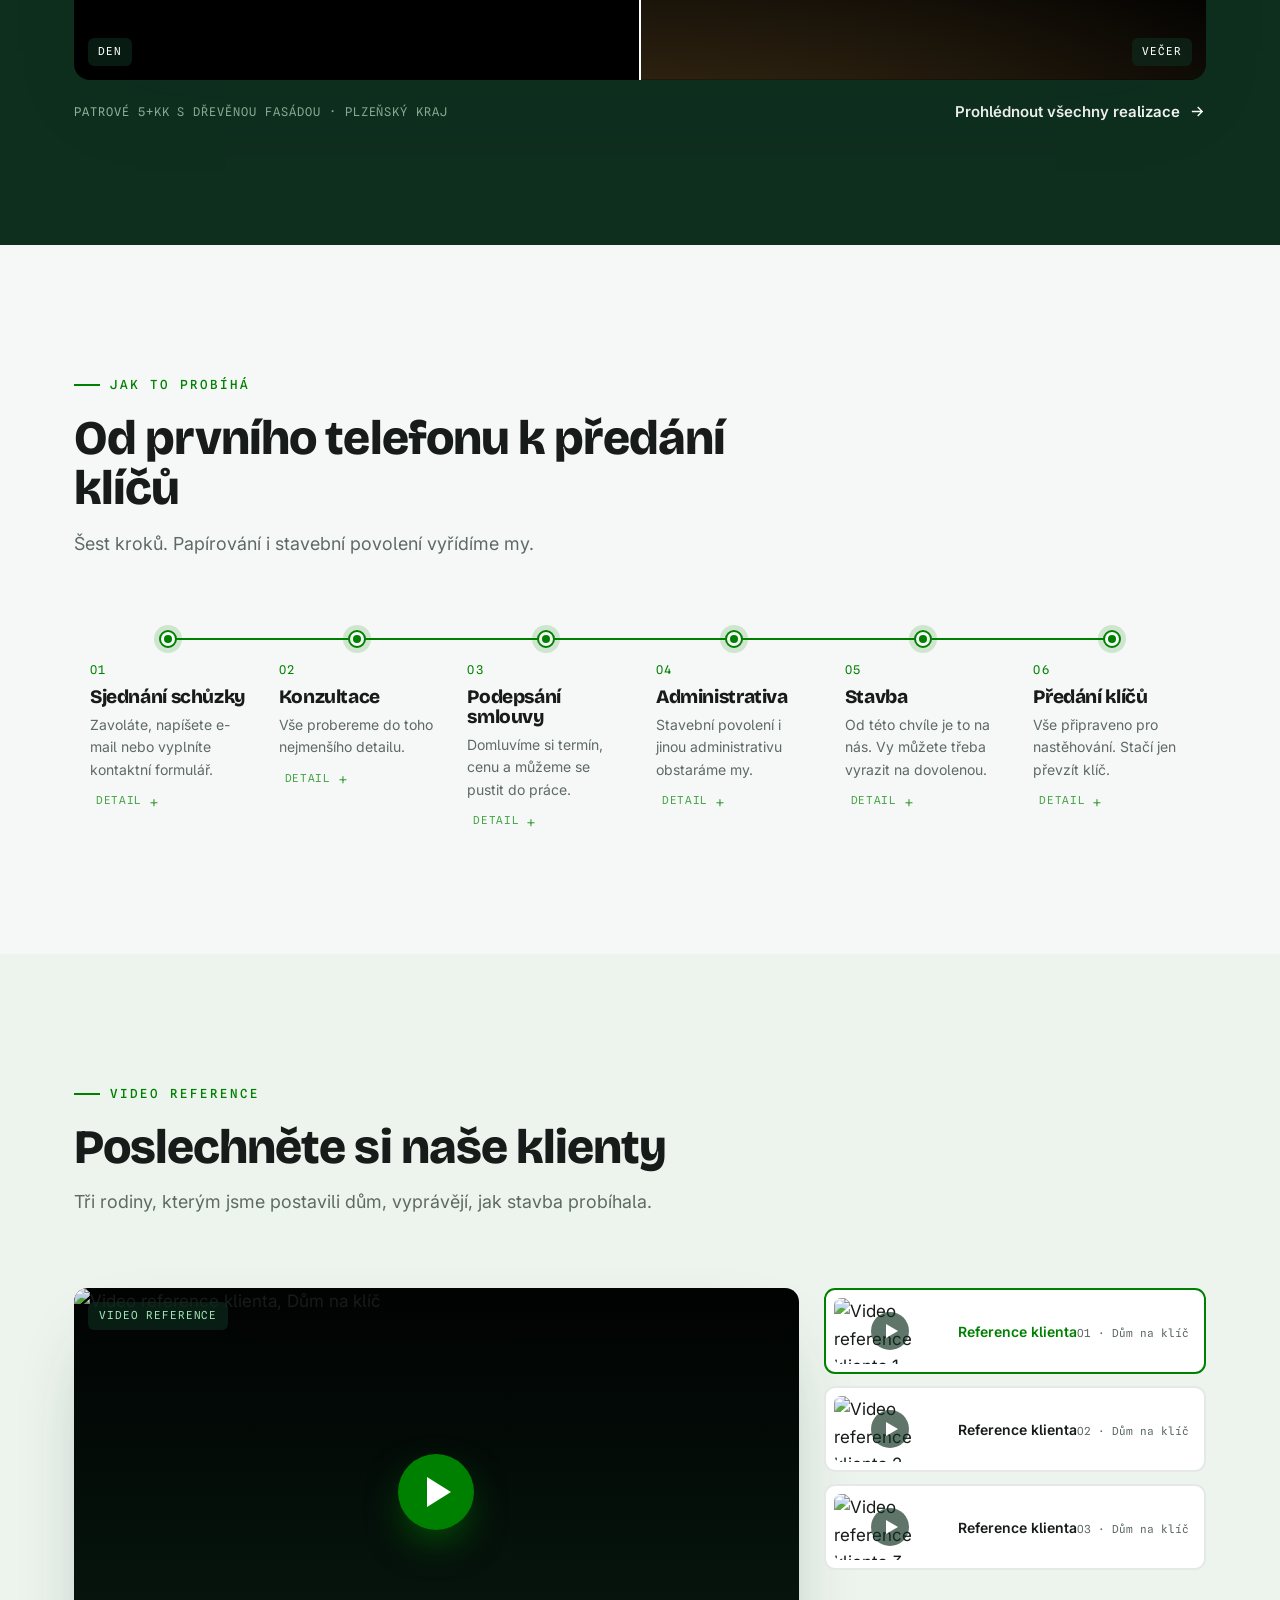
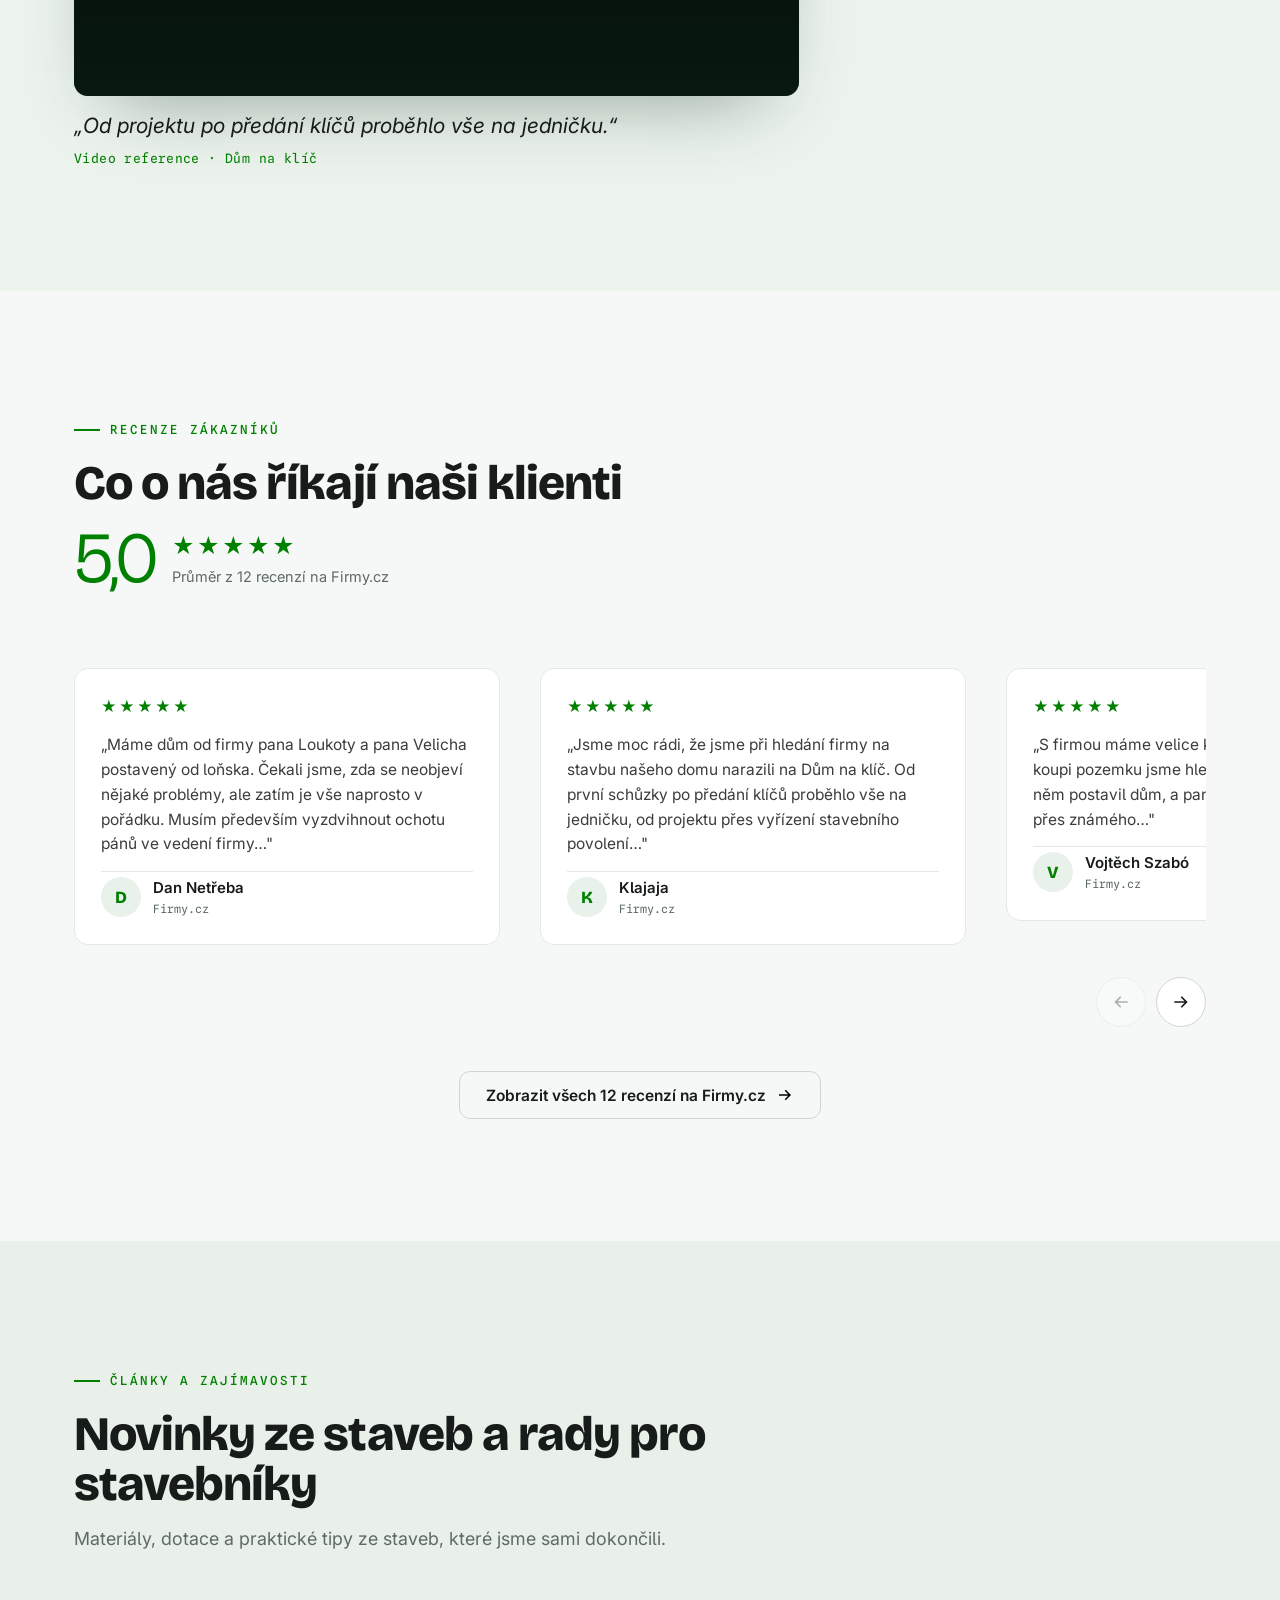
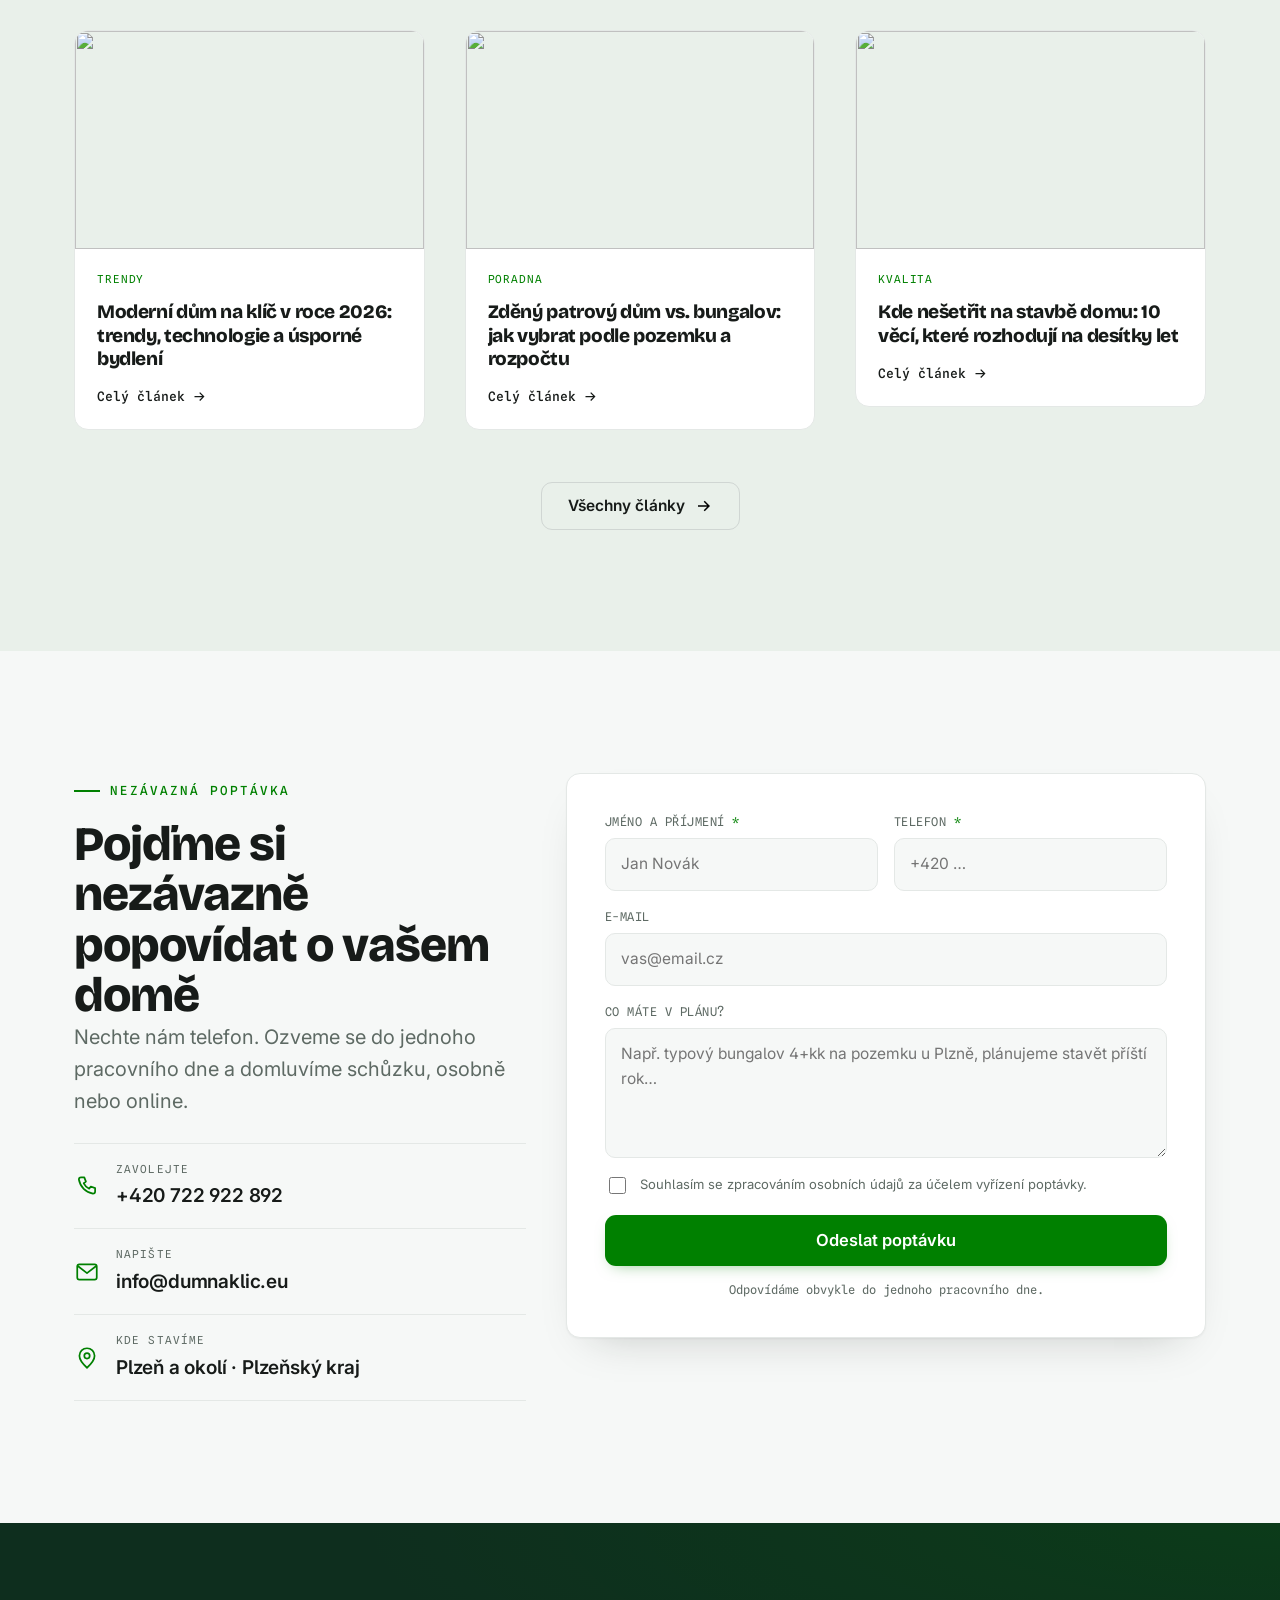
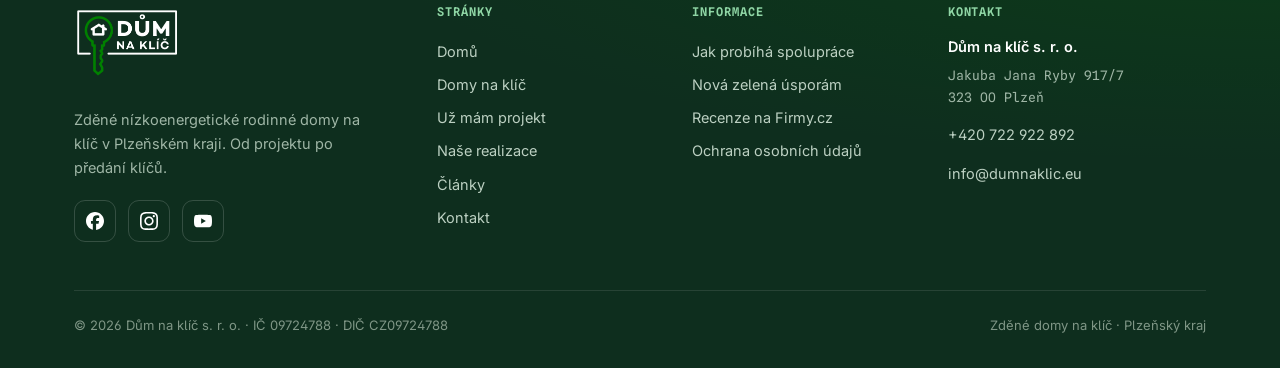
==== commit 2591f55f: "Design polish: fonty, placeholdery, kontakt, rytmus sekcí, texty, den/večer - Footer: kontaktní slou" ====
--- a/index.html
+++ b/index.html
@@ -15,7 +15,7 @@
   <link rel="preconnect" href="https://fonts.googleapis.com">
   <link rel="preconnect" href="https://fonts.gstatic.com" crossorigin>
   <link href="https://fonts.googleapis.com/css2?family=Bricolage+Grotesque:opsz,wght@12..96,200;12..96,300;12..96,600;12..96,700;12..96,800&family=Inter:wght@400;500;600;700&family=Spline+Sans+Mono:wght@400;500;600&display=swap" rel="stylesheet">
-  <link rel="stylesheet" href="assets/css/style.css?v=9">
+  <link rel="stylesheet" href="assets/css/style.css?v=10">
   <link rel="icon" href="data:image/svg+xml,%3Csvg xmlns='http://www.w3.org/2000/svg' viewBox='0 0 32 32'%3E%3Crect width='32' height='32' rx='7' fill='%23008000'/%3E%3Cpath d='M16 6l8 6.2v1.6h-2V24h-4.6v-5.6h-2.8V24H8V13.8H6v-1.6z' fill='%23fff'/%3E%3C/svg%3E">
 </head>
 <body class="has-callbar">
@@ -78,7 +78,7 @@
       <div class="container">
         <span class="hero__eyebrow">Stavební firma · Plzeňský kraj · od roku 2003</span>
         <h1 class="hero__title">Zděný dům na klíč, <em>připravený k nastěhování.</em></h1>
-        <p class="hero__lead">Postavíme vám nízkoenergetický rodinný dům v Plzni a okolí. Rychle, kvalitně a bez starostí, od prvního nákresu až po předání klíčů.</p>
+        <p class="hero__lead">Stavíme nízkoenergetické rodinné domy v Plzni a okolí. Pevná cena, jasný termín, jedna firma od projektu po klíče.</p>
         <div class="hero__actions">
           <a class="btn btn--primary btn--lg" href="projekty-typove.html">Prohlédnout domy
             <svg viewBox="0 0 24 24"><path d="M4 11h12.2l-4.6-4.6L13 5l7 7-7 7-1.4-1.4 4.6-4.6H4z"/></svg></a>
@@ -100,7 +100,7 @@
       <div class="section-head reveal">
         <p class="eyebrow">Proč stavět s námi</p>
         <h2 class="section-head__title">Rychle, kvalitně a bez starostí</h2>
-        <p class="section-head__lead">Zděné rodinné domy na klíč stavíme s vlastním týmem, s pevnou cenou a bez starostí. Od prvního nákresu až po předání klíčů.</p>
+        <p class="section-head__lead">Zděné rodinné domy stavíme vlastním týmem, za pevnou cenu a v domluveném termínu.</p>
       </div>
       <div class="why reveal">
         <div class="why__item">
@@ -259,24 +259,25 @@
     </div>
   </section>
 
-  <!-- ============ BEFORE / AFTER, den / večer (signature interakce) ============ -->
-  <section class="section">
-    <div class="container">
-      <div class="grid grid--2" style="align-items:center;gap:clamp(28px,4vw,56px)">
-        <div class="reveal">
-          <p class="eyebrow">Váš dům ve dne i večer</p>
-          <h2 class="section-head__title">Domov, který vypadá dobře v každou denní dobu</h2>
-          <p class="lead mt-s">Zděná fasáda, velká okna a promyšlené osvětlení. Přetáhněte posuvník a podívejte se na jednu z našich realizací ve dne a při večerním nasvícení.</p>
-          <a class="btn btn--primary mt-m" href="realizace.html">Prohlédnout realizace
-            <svg viewBox="0 0 24 24"><path d="M4 11h12.2l-4.6-4.6L13 5l7 7-7 7-1.4-1.4 4.6-4.6H4z"/></svg></a>
-        </div>
-        <div class="ba reveal" data-delay="1" aria-label="Porovnání den a večer, přetáhněte posuvník">
-          <img class="ba__img" src="https://www.dumnaklic.eu/wp-content/uploads/2026/04/IMG_3755.jpg" alt="Realizace ve dne">
-          <div class="ba__after-wrap ba__after"><img class="ba__img" src="https://www.dumnaklic.eu/wp-content/uploads/2026/04/IMG_3755.jpg" alt="Realizace večer"></div>
-          <span class="ba__label ba__label--l">Den</span>
-          <span class="ba__label ba__label--r">Večer</span>
-          <div class="ba__handle"><span class="ba__grip">↔</span></div>
-        </div>
+  <!-- ============ DEN / VEČER (editoriální plátno, signature interakce) ============ -->
+  <section class="section section--pine daynight">
+    <div class="container">
+      <div class="section-head section-head--center reveal">
+        <p class="eyebrow" style="justify-content:center">Váš dům ve dne i večer</p>
+        <h2 class="section-head__title">Domov, který vypadá dobře v&nbsp;každou denní dobu</h2>
+        <p class="section-head__lead">Jedna z našich realizací ve dne a při večerním nasvícení. Přetáhněte posuvník.</p>
+      </div>
+      <div class="ba ba--wide reveal" data-delay="1" aria-label="Porovnání den a večer, přetáhněte posuvník">
+        <img class="ba__img" src="https://www.dumnaklic.eu/wp-content/uploads/2026/04/IMG_3755.jpg" alt="Realizace ve dne">
+        <div class="ba__after-wrap ba__after"><img class="ba__img" src="https://www.dumnaklic.eu/wp-content/uploads/2026/04/IMG_3755.jpg" alt="Realizace večer"></div>
+        <span class="ba__label ba__label--l">Den</span>
+        <span class="ba__label ba__label--r">Večer</span>
+        <div class="ba__handle"><span class="ba__grip">↔</span></div>
+      </div>
+      <div class="daynight__foot reveal" data-delay="2">
+        <p class="daynight__caption">Patrové 5+kk s dřevěnou fasádou · Plzeňský kraj</p>
+        <a class="daynight__link" href="realizace.html">Prohlédnout všechny realizace
+          <svg viewBox="0 0 24 24"><path d="M4 11h12.2l-4.6-4.6L13 5l7 7-7 7-1.4-1.4 4.6-4.6H4z"/></svg></a>
       </div>
     </div>
   </section>
@@ -287,7 +288,7 @@
       <div class="section-head reveal">
         <p class="eyebrow">Jak to probíhá</p>
         <h2 class="section-head__title">Od prvního telefonu k předání klíčů</h2>
-        <p class="section-head__lead">Šest jasných kroků. Papírování i stavební povolení necháte na nás, vy si užijete cestu k novému domovu.</p>
+        <p class="section-head__lead">Šest kroků. Papírování i stavební povolení vyřídíme my.</p>
       </div>
       <div class="timeline reveal" data-timeline>
         <div class="timeline__track"><span class="timeline__fill"></span></div>
@@ -301,17 +302,13 @@
     </div>
   </section>
 
-  <!-- ============ VIDEOREVIEW SEKCE [PLACEHOLDER] ============ -->
-  <!-- [PLACEHOLDER: VIDEOREVIEW SEKCE] – 3 reálná videa + 1 volný slot pro budoucí testimonial -->
+  <!-- ============ VIDEOREVIEW SEKCE ============ -->
   <section class="section section--tint" id="video">
     <div class="container">
-      <div class="section-head reveal" style="display:flex;justify-content:space-between;align-items:flex-end;gap:20px;flex-wrap:wrap;max-width:none">
-        <div style="max-width:640px">
-          <p class="eyebrow">Video reference</p>
-          <h2 class="section-head__title">Poslechněte si naše klienty</h2>
-          <p class="section-head__lead">Skutečné příběhy rodin, kterým jsme postavili dům. Další video recenze průběžně přidáváme.</p>
-        </div>
-        <span class="placeholder-tag">Placeholder · připraveno pro další videa</span>
+      <div class="section-head reveal">
+        <p class="eyebrow">Video reference</p>
+        <h2 class="section-head__title">Poslechněte si naše klienty</h2>
+        <p class="section-head__lead">Tři rodiny, kterým jsme postavili dům, vyprávějí, jak stavba probíhala.</p>
       </div>
       <div class="vgallery reveal">
         <div class="vgallery__stage">
@@ -347,8 +344,6 @@
             <span class="vthumb__ico"></span>
             <span class="vthumb__txt"><span class="vthumb__label">Reference klienta</span><span class="vthumb__sub">03 · Dům na klíč</span></span>
           </button>
-          <!-- [PLACEHOLDER: VIDEOREVIEW SLOT] -->
-          <div class="vthumb vthumb--ph"><span class="vthumb__label">[ PLACEHOLDER ]<br>Prostor pro další video referenci</span></div>
         </div>
       </div>
     </div>
@@ -404,7 +399,7 @@
       <div class="section-head reveal">
         <p class="eyebrow">Články a zajímavosti</p>
         <h2 class="section-head__title">Novinky ze staveb a rady pro stavebníky</h2>
-        <p class="section-head__lead">Nízkoenergetické domy, materiály i praktické tipy, přehledně a bez zbytečných keců.</p>
+        <p class="section-head__lead">Materiály, dotace a praktické tipy ze staveb, které jsme sami dokončili.</p>
       </div>
       <div class="article-rail reveal">
         <article class="article-card">
@@ -467,21 +462,23 @@
         <div class="contact-info reveal">
           <p class="eyebrow">Nezávazná poptávka</p>
           <h2 class="section-head__title">Pojďme si nezávazně popovídat o vašem domě</h2>
-          <p class="lead">Stačí nám tu nechat pár základních informací. Ozveme se co nejdřív a domluvíme si kávu, osobně nebo online.</p>
-          <div class="contact-line">
-            <span class="contact-line__ic"><svg viewBox="0 0 24 24"><path d="M6.5 4h3l1.5 4-2 1.5a11 11 0 0 0 5 5l1.5-2 4 1.5v3a2 2 0 0 1-2 2A16 16 0 0 1 4.5 6a2 2 0 0 1 2-2z"/></svg></span>
-            <div class="contact-line__txt"><div class="contact-line__k">Zavolejte</div>
-            <div class="contact-line__v"><a href="tel:+420722922892">+420 722 922 892</a></div></div>
-          </div>
-          <div class="contact-line">
-            <span class="contact-line__ic"><svg viewBox="0 0 24 24"><rect x="3" y="5" width="18" height="14" rx="2"/><path d="M3.5 6.5 12 13l8.5-6.5"/></svg></span>
-            <div class="contact-line__txt"><div class="contact-line__k">Napište</div>
-            <div class="contact-line__v"><a href="mailto:info@dumnaklic.eu">info@dumnaklic.eu</a></div></div>
-          </div>
-          <div class="contact-line">
-            <span class="contact-line__ic"><svg viewBox="0 0 24 24"><path d="M12 21s7-6.2 7-11a7 7 0 0 0-14 0c0 4.8 7 11 7 11z"/><circle cx="12" cy="10" r="2.5"/></svg></span>
-            <div class="contact-line__txt"><div class="contact-line__k">Kde nás najdete</div>
-            <div class="contact-line__v">Plzeň a široké okolí · Plzeňský kraj</div></div>
+          <p class="lead">Nechte nám telefon. Ozveme se do jednoho pracovního dne a domluvíme schůzku, osobně nebo online.</p>
+          <div class="contact-lines">
+            <div class="contact-line">
+              <span class="contact-line__ic"><svg viewBox="0 0 24 24"><path d="M6.5 4h3l1.5 4-2 1.5a11 11 0 0 0 5 5l1.5-2 4 1.5v3a2 2 0 0 1-2 2A16 16 0 0 1 4.5 6a2 2 0 0 1 2-2z"/></svg></span>
+              <div class="contact-line__txt"><div class="contact-line__k">Zavolejte</div>
+              <div class="contact-line__v"><a href="tel:+420722922892">+420 722 922 892</a></div></div>
+            </div>
+            <div class="contact-line">
+              <span class="contact-line__ic"><svg viewBox="0 0 24 24"><rect x="3" y="5" width="18" height="14" rx="2"/><path d="M3.5 6.5 12 13l8.5-6.5"/></svg></span>
+              <div class="contact-line__txt"><div class="contact-line__k">Napište</div>
+              <div class="contact-line__v"><a href="mailto:info@dumnaklic.eu">info@dumnaklic.eu</a></div></div>
+            </div>
+            <div class="contact-line">
+              <span class="contact-line__ic"><svg viewBox="0 0 24 24"><path d="M12 21s7-6.2 7-11a7 7 0 0 0-14 0c0 4.8 7 11 7 11z"/><circle cx="12" cy="10" r="2.5"/></svg></span>
+              <div class="contact-line__txt"><div class="contact-line__k">Kde stavíme</div>
+              <div class="contact-line__v">Plzeň a okolí · Plzeňský kraj</div></div>
+            </div>
           </div>
         </div>
 
@@ -518,7 +515,7 @@
     <div class="footer__grid">
       <div class="footer__col">
         <span class="footer__logo"><img src="assets/img/logo-light.png?v=6" alt="Dům na klíč"></span>
-        <p class="footer__about">Zděné nízkoenergetické rodinné domy na klíč v Plzeňském kraji. Rychle, kvalitně a bez starostí, od projektu po předání klíčů.</p>
+        <p class="footer__about">Zděné nízkoenergetické rodinné domy na klíč v Plzeňském kraji. Od projektu po předání klíčů.</p>
         <div class="footer__socials">
           <a href="https://www.facebook.com/dumnaklic.eu" target="_blank" rel="noopener" aria-label="Facebook"><svg viewBox="0 0 24 24" aria-hidden="true"><path d="M9.101 23.691v-7.98H6.627v-3.667h2.474v-1.58c0-4.085 1.848-5.978 5.858-5.978.401 0 .955.042 1.468.103a8.68 8.68 0 0 1 1.141.195v3.325a8.623 8.623 0 0 0-.653-.036 26.805 26.805 0 0 0-.733-.009c-.707 0-1.259.096-1.675.309a1.686 1.686 0 0 0-.679.622c-.258.42-.374.995-.374 1.752v1.297h3.919l-.386 2.103-.287 1.564h-3.246v8.245C19.396 23.238 24 18.179 24 12.044c0-6.627-5.373-12-12-12s-12 5.373-12 12c0 5.628 3.874 10.35 9.101 11.647Z"/></svg></a>
           <a href="https://www.instagram.com/dumnaklic.eu/" target="_blank" rel="noopener" aria-label="Instagram"><svg viewBox="0 0 24 24" aria-hidden="true"><path d="M12 2.163c3.204 0 3.584.012 4.85.07 3.252.148 4.771 1.691 4.919 4.919.058 1.265.069 1.645.069 4.849 0 3.205-.012 3.584-.069 4.849-.149 3.225-1.664 4.771-4.919 4.919-1.266.058-1.644.07-4.85.07-3.204 0-3.584-.012-4.849-.07-3.26-.149-4.771-1.699-4.919-4.92-.058-1.265-.07-1.644-.07-4.849 0-3.204.013-3.583.07-4.849.149-3.227 1.664-4.771 4.919-4.919 1.266-.057 1.645-.069 4.849-.069zm0-2.163c-3.259 0-3.667.014-4.947.072-4.358.2-6.78 2.618-6.98 6.98-.059 1.281-.073 1.689-.073 4.948 0 3.259.014 3.668.072 4.948.2 4.358 2.618 6.78 6.98 6.98 1.281.058 1.689.072 4.948.072 3.259 0 3.668-.014 4.948-.072 4.354-.2 6.782-2.618 6.979-6.98.059-1.28.073-1.689.073-4.948 0-3.259-.014-3.667-.072-4.947-.196-4.354-2.617-6.78-6.979-6.98-1.281-.059-1.69-.073-4.949-.073zm0 5.838c-3.403 0-6.162 2.759-6.162 6.162s2.759 6.163 6.162 6.163 6.162-2.759 6.162-6.163c0-3.403-2.759-6.162-6.162-6.162zm0 10.162c-2.209 0-4-1.79-4-4 0-2.209 1.791-4 4-4s4 1.791 4 4c0 2.21-1.791 4-4 4zm6.406-11.845c-.796 0-1.441.645-1.441 1.44s.645 1.44 1.441 1.44c.795 0 1.439-.645 1.439-1.44s-.644-1.44-1.439-1.44z"/></svg></a>
@@ -543,18 +540,17 @@
       </div>
       <div class="footer__col">
         <h4>Kontakt</h4>
-        <p class="footer__contact">
-          <strong>Dům na klíč s. r. o.</strong><br>
-          Jakuba Jana Ryby 917/7<br>323 00 Plzeň<br>
-          IČ: 09724788 · DIČ: CZ09724788<br>
-          <a href="tel:+420722922892">+420 722 922 892</a><br>
+        <div class="footer__contact">
+          <strong>Dům na klíč s. r. o.</strong>
+          <span class="footer__addr">Jakuba Jana Ryby 917/7<br>323 00 Plzeň</span>
+          <a href="tel:+420722922892">+420 722 922 892</a>
           <a href="mailto:info@dumnaklic.eu">info@dumnaklic.eu</a>
-        </p>
+        </div>
       </div>
     </div>
     <div class="footer__bottom">
-      <span>© 2026 Dům na klíč s. r. o. · všechna práva vyhrazena.</span>
-      <span class="footer__made">Zděné domy na klíč · Plzeňský kraj</span>
+      <span>© 2026 Dům na klíč s. r. o. · IČ 09724788 · DIČ CZ09724788</span>
+      <span>Zděné domy na klíč · Plzeňský kraj</span>
     </div>
   </div>
 </footer>
--- a/assets/css/style.css
+++ b/assets/css/style.css
@@ -376,19 +376,6 @@
 .vreview__name{font-family:var(--font-mono);font-size:12.5px;letter-spacing:.03em;color:var(--green);margin-top:2px}
 .section--dark .vreview__name,.section--pine .vreview__name{color:#7fd39a}
 
-/* placeholder slot */
-.vreview--placeholder .vreview__frame{background:var(--green-tint);display:grid;place-items:center}
-.section--dark .vreview--placeholder .vreview__frame,.section--pine .vreview--placeholder .vreview__frame{background:rgba(127,211,154,.1)}
-.vreview--placeholder .vreview__frame span{font-family:var(--font-mono);font-size:12px;color:var(--green);
-  text-align:center;padding:20px;letter-spacing:.03em}
-
-/* ---------- Placeholder tag ---------- */
-.placeholder-tag{display:inline-flex;align-items:center;gap:8px;font-family:var(--font-mono);font-size:11px;
-  letter-spacing:.1em;text-transform:uppercase;color:var(--green);background:var(--green-tint);
-  border:1px dashed var(--green);padding:5px 11px;border-radius:999px}
-.placeholder-tag::before{content:"";width:7px;height:7px;border-radius:50%;background:var(--green);animation:ph 1.6s infinite}
-@keyframes ph{0%,100%{opacity:.35}50%{opacity:1}}
-
 /* ---------- Reviews ---------- */
 .reviews__score{display:flex;align-items:center;gap:16px;flex-wrap:wrap;margin-bottom:6px}
 .reviews__score-num{font-family:var(--font-display);font-weight:300;font-size:clamp(56px,6vw,72px);line-height:.94;color:var(--green);letter-spacing:-.035em}
@@ -403,16 +390,6 @@
   display:grid;place-items:center;font-family:var(--font-display);font-weight:800;flex:none}
 .review__name{font-weight:600;font-size:15px}
 .review__src{font-family:var(--font-mono);font-size:11.5px;color:var(--muted)}
-
-/* ---------- Promo / reklamní sekce ---------- */
-.promo{position:relative;border-radius:var(--radius);overflow:hidden;
-  background:linear-gradient(120deg,var(--green-deep),#12402a);color:#fff;padding:clamp(34px,5vw,64px);
-  border:1px dashed rgba(159,227,180,.4)}
-.promo__in{position:relative;z-index:1;max-width:640px}
-.promo__title{font-size:clamp(26px,3.4vw,42px);color:#fff}
-.promo__text{margin-top:14px;color:rgba(255,255,255,.85);font-size:17px}
-.promo__actions{margin-top:26px;display:flex;gap:14px;flex-wrap:wrap}
-.promo__watermark{position:absolute;right:-30px;bottom:-60px;z-index:0;width:280px;height:280px;opacity:.12}
 
 /* ---------- Articles ---------- */
 .article-card{background:var(--white);border:1px solid var(--line);border-radius:var(--radius);overflow:hidden;
@@ -449,10 +426,12 @@
 .contact-grid{display:grid;gap:var(--gap)}
 @media(min-width:940px){.contact-grid{grid-template-columns:1.05fr .95fr;align-items:start}}
 .contact-info{display:flex;flex-direction:column;margin-top:8px}
-.contact-line{display:flex;align-items:center;gap:15px;padding:16px 0;border-top:1px solid var(--line)}
-.contact-line__ic{flex:none;width:26px;height:26px;color:var(--green);display:grid;place-items:center}
+.contact-lines{margin-top:26px;border-bottom:1px solid var(--line)}
+.contact-line{display:grid;grid-template-columns:26px 1fr;column-gap:16px;align-items:center;
+  padding:17px 0;border-top:1px solid var(--line)}
+.contact-line__ic{width:26px;height:26px;color:var(--green);display:grid;place-items:center}
 .contact-line__ic svg{width:26px;height:26px;fill:none;stroke:var(--green);stroke-width:1.6;stroke-linecap:round;stroke-linejoin:round}
-.contact-line__txt{display:flex;flex-direction:column;gap:2px;min-width:0}
+.contact-line__txt{display:flex;flex-direction:column;gap:3px;min-width:0}
 .contact-line__k{font-family:var(--font-mono);font-size:11px;letter-spacing:.1em;text-transform:uppercase;color:var(--muted)}
 .contact-line__v{font-size:clamp(17px,1.5vw,19px);font-weight:600;letter-spacing:-.01em}
 .contact-line__v a{transition:color .2s}
@@ -495,6 +474,19 @@
   text-transform:uppercase;color:#fff;background:rgba(14,46,30,.6);padding:5px 10px;border-radius:6px}
 .ba__label--l{left:14px}.ba__label--r{right:14px}
 
+/* editoriální den/večer plátno (homepage) */
+.daynight .section-head{margin-bottom:clamp(34px,4.5vw,54px)}
+.ba--wide{aspect-ratio:2/1;border-radius:calc(var(--radius) + 2px);box-shadow:var(--shadow-lg)}
+@media(max-width:640px){.ba--wide{aspect-ratio:4/3}}
+.daynight__foot{display:flex;justify-content:space-between;align-items:center;gap:14px 24px;
+  flex-wrap:wrap;margin-top:20px}
+.daynight__caption{font-family:var(--font-mono);font-size:12px;letter-spacing:.08em;
+  text-transform:uppercase;color:#8fb69c}
+.daynight__link{display:inline-flex;align-items:center;gap:9px;font-weight:600;font-size:15px;
+  color:#fff;transition:gap .2s,color .2s}
+.daynight__link:hover{color:#9fe3b4;gap:13px}
+.daynight__link svg{width:17px;height:17px;fill:currentColor}
+
 /* ---------- Lightbox ---------- */
 .lightbox{position:fixed;inset:0;z-index:90;background:rgba(14,46,30,.94);display:none;
   align-items:center;justify-content:center;padding:24px}
@@ -533,13 +525,14 @@
   text-transform:uppercase;color:#8fd6a5;margin-bottom:16px}
 .footer__col a,.footer__col li{display:block;font-size:14.5px;color:#bcd0c2;padding:5px 0;transition:color .2s}
 .footer__col a:hover{color:#fff}
-.footer__contact{font-family:var(--font-mono);font-size:13.5px;line-height:1.9;color:#bcd0c2}
-.footer__contact strong{color:#fff}
+.footer__contact{display:flex;flex-direction:column;gap:6px;font-size:14.5px;line-height:1.6;color:#bcd0c2}
+.footer__contact strong{color:#fff;font-weight:600}
+.footer__contact a{transition:color .2s}
 .footer__contact a:hover{color:#8fd6a5}
+.footer__addr{font-family:var(--font-mono);font-size:13px;line-height:1.7;color:#9fb6a6;margin-bottom:4px}
 .footer__bottom{display:flex;flex-wrap:wrap;gap:12px;justify-content:space-between;align-items:center;
   padding:24px 0 32px;font-size:13px;color:#7f9686}
 .footer__bottom a:hover{color:#8fd6a5}
-.footer__made{font-family:var(--font-mono);font-size:12px}
 
 /* ---------- Sticky mobile call bar ---------- */
 .callbar{position:fixed;left:0;right:0;bottom:0;z-index:55;display:flex;gap:1px;background:var(--line);
@@ -701,10 +694,6 @@
 .vthumb.is-active{border-color:var(--green)}
 .vthumb.is-active .vthumb__label{color:#9fe3b4}
 @media(hover:hover){.vthumb:hover{transform:translateY(-2px)}.vthumb:hover .vthumb__ico{background:var(--green)}}
-.vthumb--ph{cursor:default;border:2px dashed rgba(127,211,154,.4);background:rgba(127,211,154,.06);
-  display:flex;align-items:center;justify-content:center;padding:14px;min-height:80px}
-.vthumb--ph .vthumb__label{color:#7fd39a;font-family:var(--font-mono);font-size:12px;font-weight:500;text-align:center}
-@media(min-width:940px){.vthumb--ph{justify-content:flex-start}}
 
 /* =====================================================================
    ENHANCEMENTS (feedback v3 — clean/celet, technický vzhled)
@@ -777,17 +766,18 @@
 @media(max-width:1079px){.promo-pop{display:none!important}}
 @media(prefers-reduced-motion:reduce){.promo-pop{transition:none}}
 
-/* ---- Fakturační údaje jako karty (Oficiální údaje o firmě) ---- */
-.specsheet--data{border:0;background:transparent;border-radius:0;overflow:visible;
-  display:grid;gap:14px;grid-template-columns:1fr}
-@media(min-width:600px){.specsheet--data{grid-template-columns:1fr 1fr}}
-.specsheet--data .specrow{display:block;border:1px solid var(--line);border-radius:12px;background:var(--white);
-  padding:18px 20px}
-.specsheet--data .specrow:nth-child(even){background:var(--white)}
-.specsheet--data .specrow--wide{grid-column:1/-1}
-.specsheet--data .specrow__k{font-size:11px}
-.specsheet--data .specrow__v{margin-top:6px;font-family:var(--font-mono);font-size:16px;color:var(--ink)}
-.specsheet--data .specrow__v strong{color:var(--ink)}
+/* ---- Fakturační údaje — tichý blok (kontakt) ---- */
+.orgdata{max-width:920px;padding-top:clamp(26px,3vw,38px);border-top:1px solid var(--line)}
+.orgdata__head{font-family:var(--font-mono);font-size:11.5px;font-weight:500;letter-spacing:.14em;
+  text-transform:uppercase;color:var(--muted);margin-bottom:22px}
+.orgdata__grid{display:grid;gap:18px 40px;grid-template-columns:1fr;margin:0}
+@media(min-width:560px){.orgdata__grid{grid-template-columns:1fr 1fr}}
+@media(min-width:900px){.orgdata__grid{grid-template-columns:repeat(3,1fr)}}
+.orgdata__item dt{font-family:var(--font-mono);font-size:10.5px;letter-spacing:.08em;
+  text-transform:uppercase;color:var(--muted)}
+.orgdata__item dd{margin:4px 0 0;font-size:15px;color:var(--ink);font-feature-settings:"tnum" 1}
+.orgdata__note{margin-top:26px;font-size:13px;line-height:1.6;color:var(--muted);max-width:64ch}
+.orgdata__note a{color:var(--green);text-decoration:underline}
 
 /* ---- Article rail (články — posuvný, ne rigidní grid) ---- */
 .article-rail{display:flex;gap:var(--gap);overflow-x:auto;scroll-snap-type:x mandatory;scroll-behavior:smooth;
@@ -831,8 +821,6 @@
 .section--tint .vthumb__sub{color:var(--muted)}
 .section--tint .vthumb.is-active{border-color:var(--green)}
 .section--tint .vthumb.is-active .vthumb__label{color:var(--green)}
-.section--tint .vthumb--ph{background:rgba(0,128,0,.05);border-color:rgba(0,128,0,.28)}
-.section--tint .vthumb--ph .vthumb__label{color:var(--green)}
 
 /* ---- Auto-cycling highlight (Jednoduše a bez starostí) ---- */
 .autocycle{display:grid;gap:12px;margin-top:8px}
@@ -845,12 +833,6 @@
 .autocycle__k{font-weight:600;font-size:16px;letter-spacing:-.01em}
 .autocycle__v{color:var(--muted);font-size:13.5px;margin-top:2px}
 
-/* ---- Databar (fakturační údaje — heading vlevo, tabulka vpravo) ---- */
-.databar{display:grid;gap:clamp(28px,4vw,52px)}
-@media(min-width:900px){.databar{grid-template-columns:.92fr 1.08fr;align-items:start}}
-.databar__note{margin-top:22px;font-size:14px;line-height:1.6;color:var(--muted)}
-.databar__note a{color:var(--green);text-decoration:underline}
-
 /* ---- Trust grid „Proč stavět s námi" (celet-style, borderless) ---- */
 .why{display:grid;grid-template-columns:1fr;gap:clamp(30px,4vw,52px) clamp(28px,3vw,44px)}
 @media(min-width:600px){.why{grid-template-columns:1fr 1fr}}
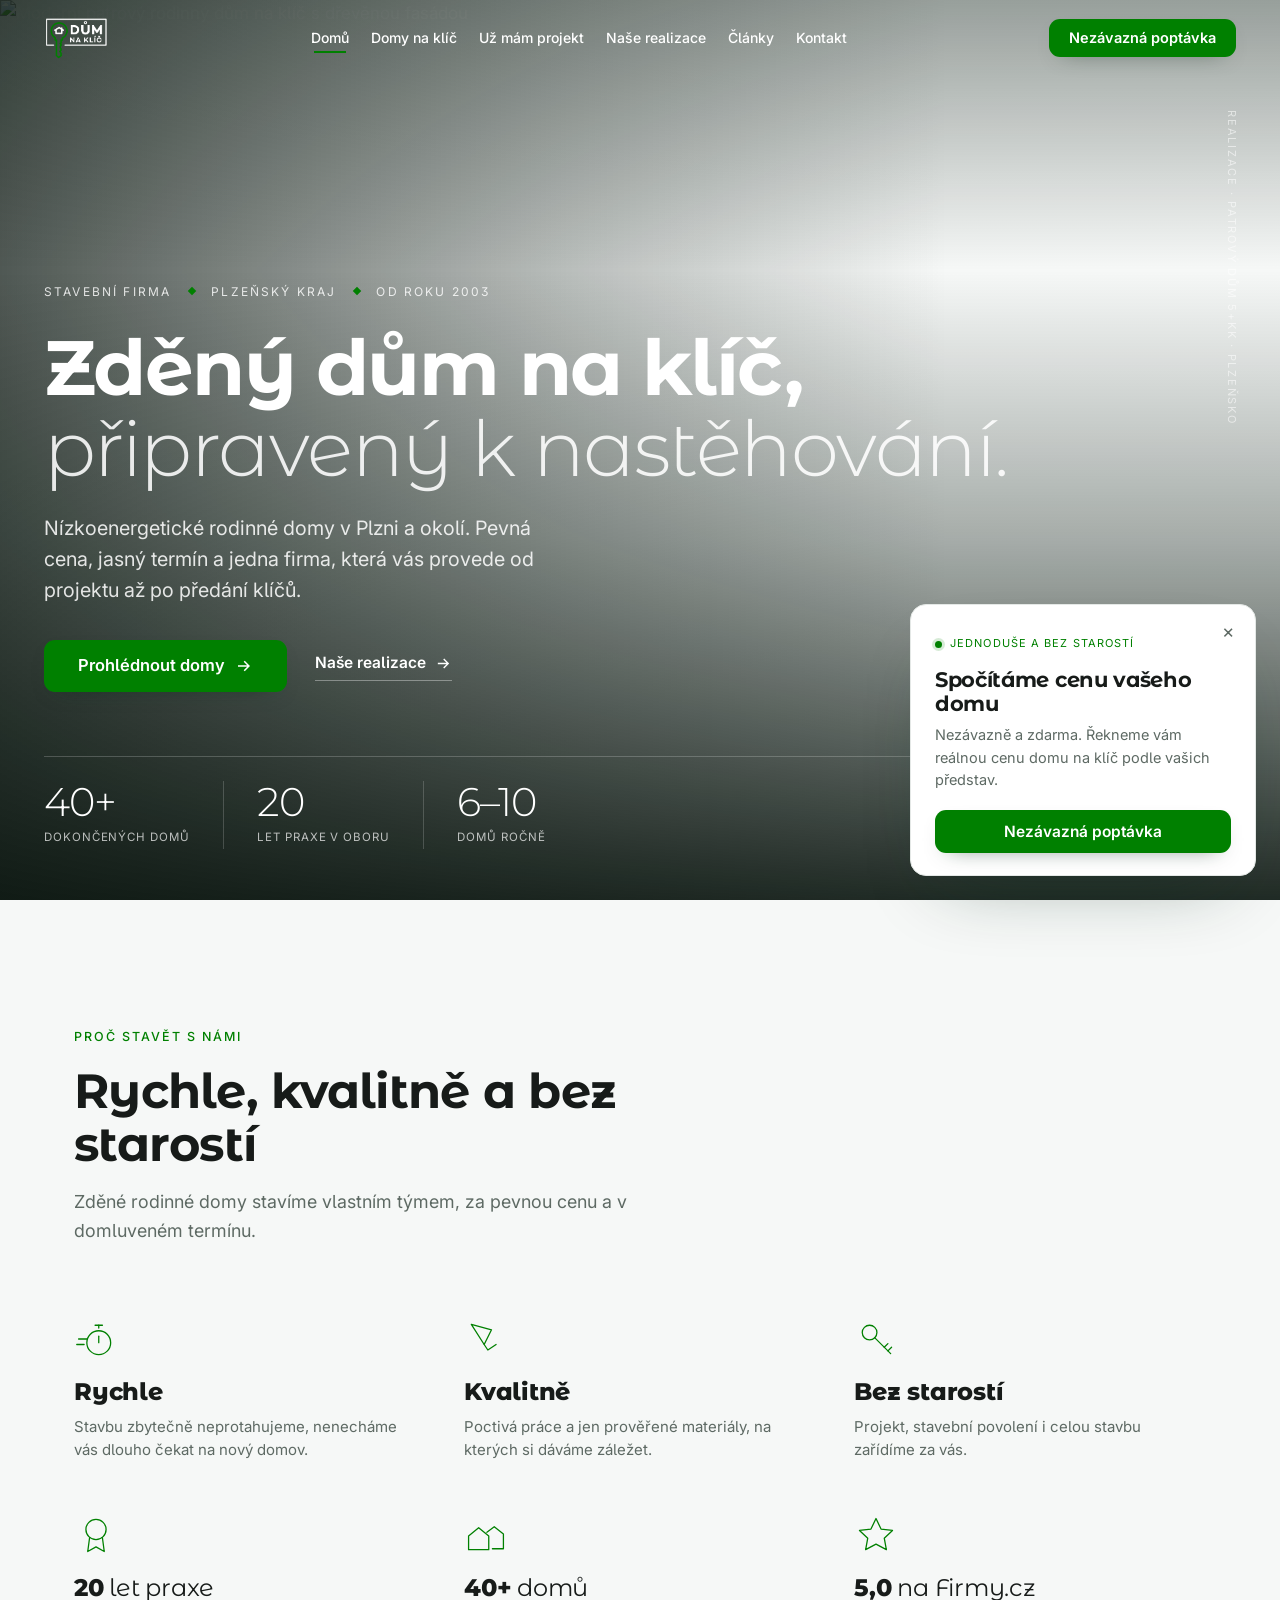
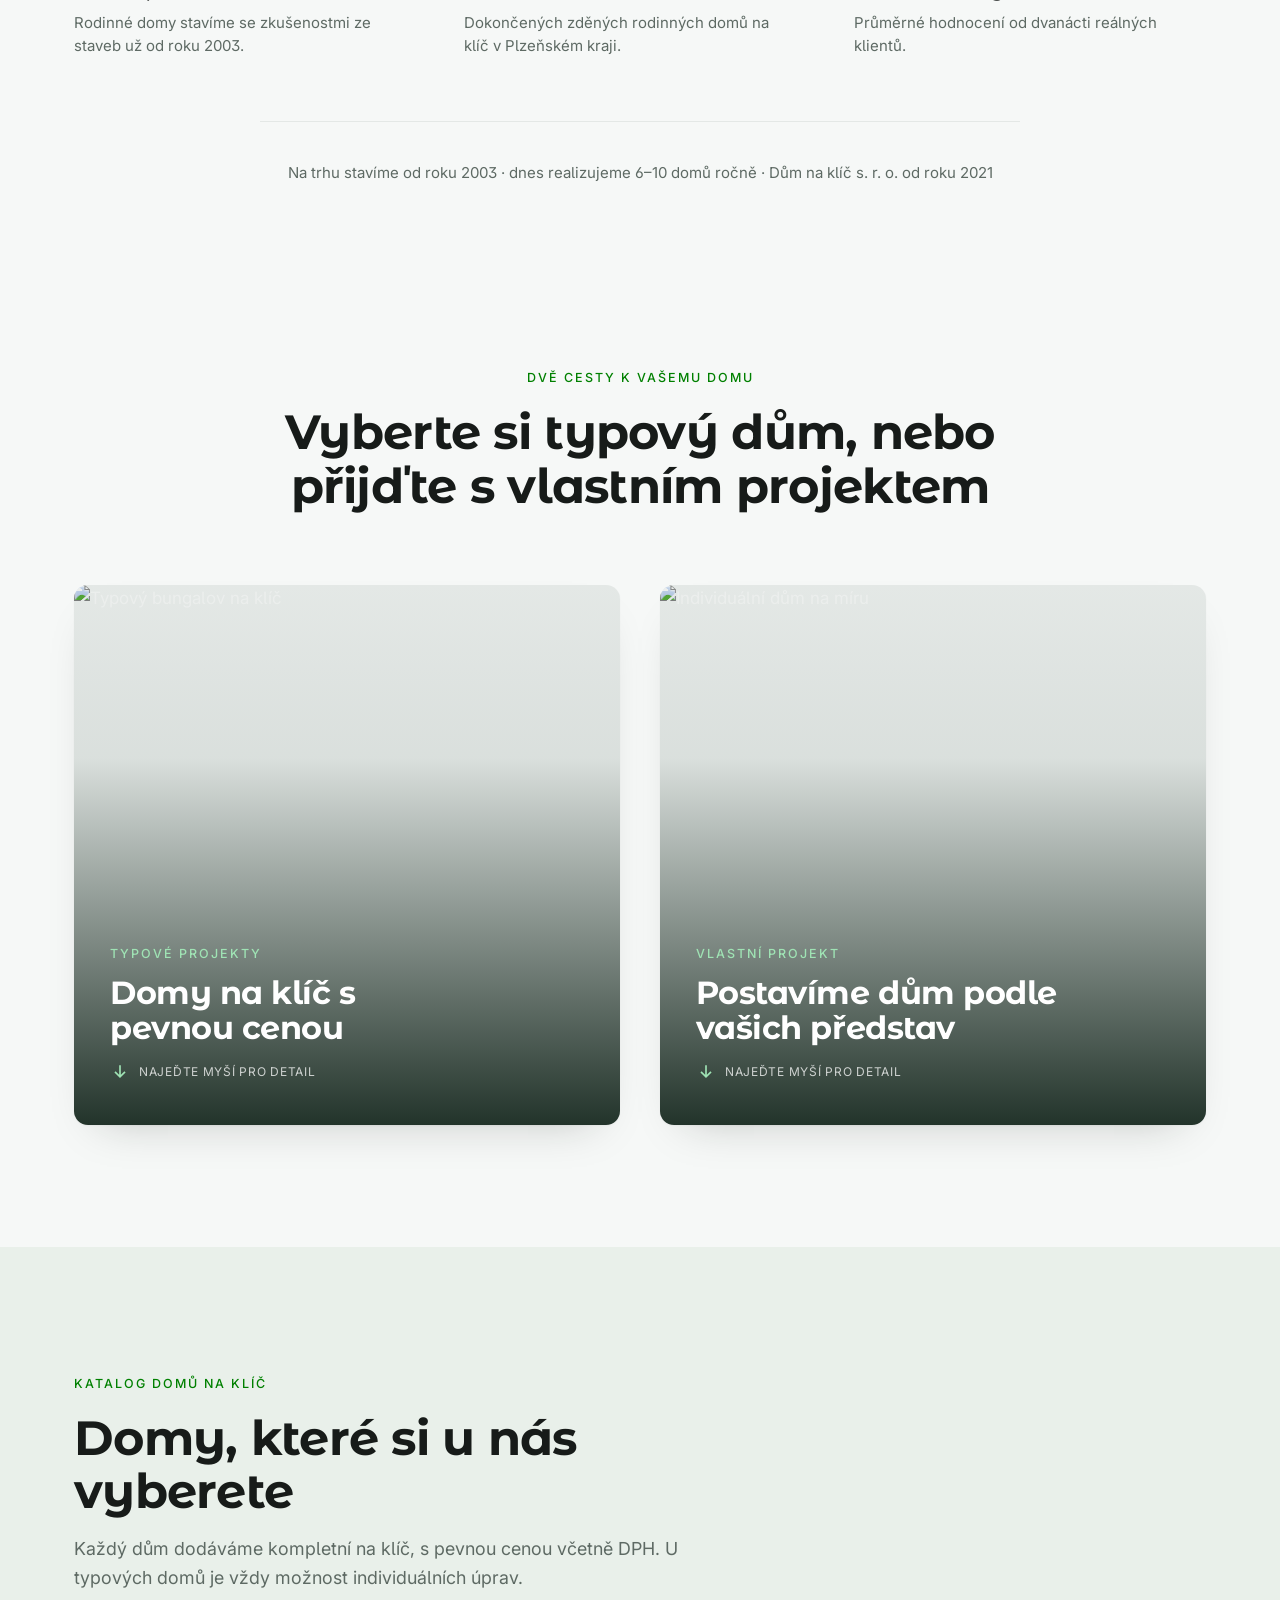
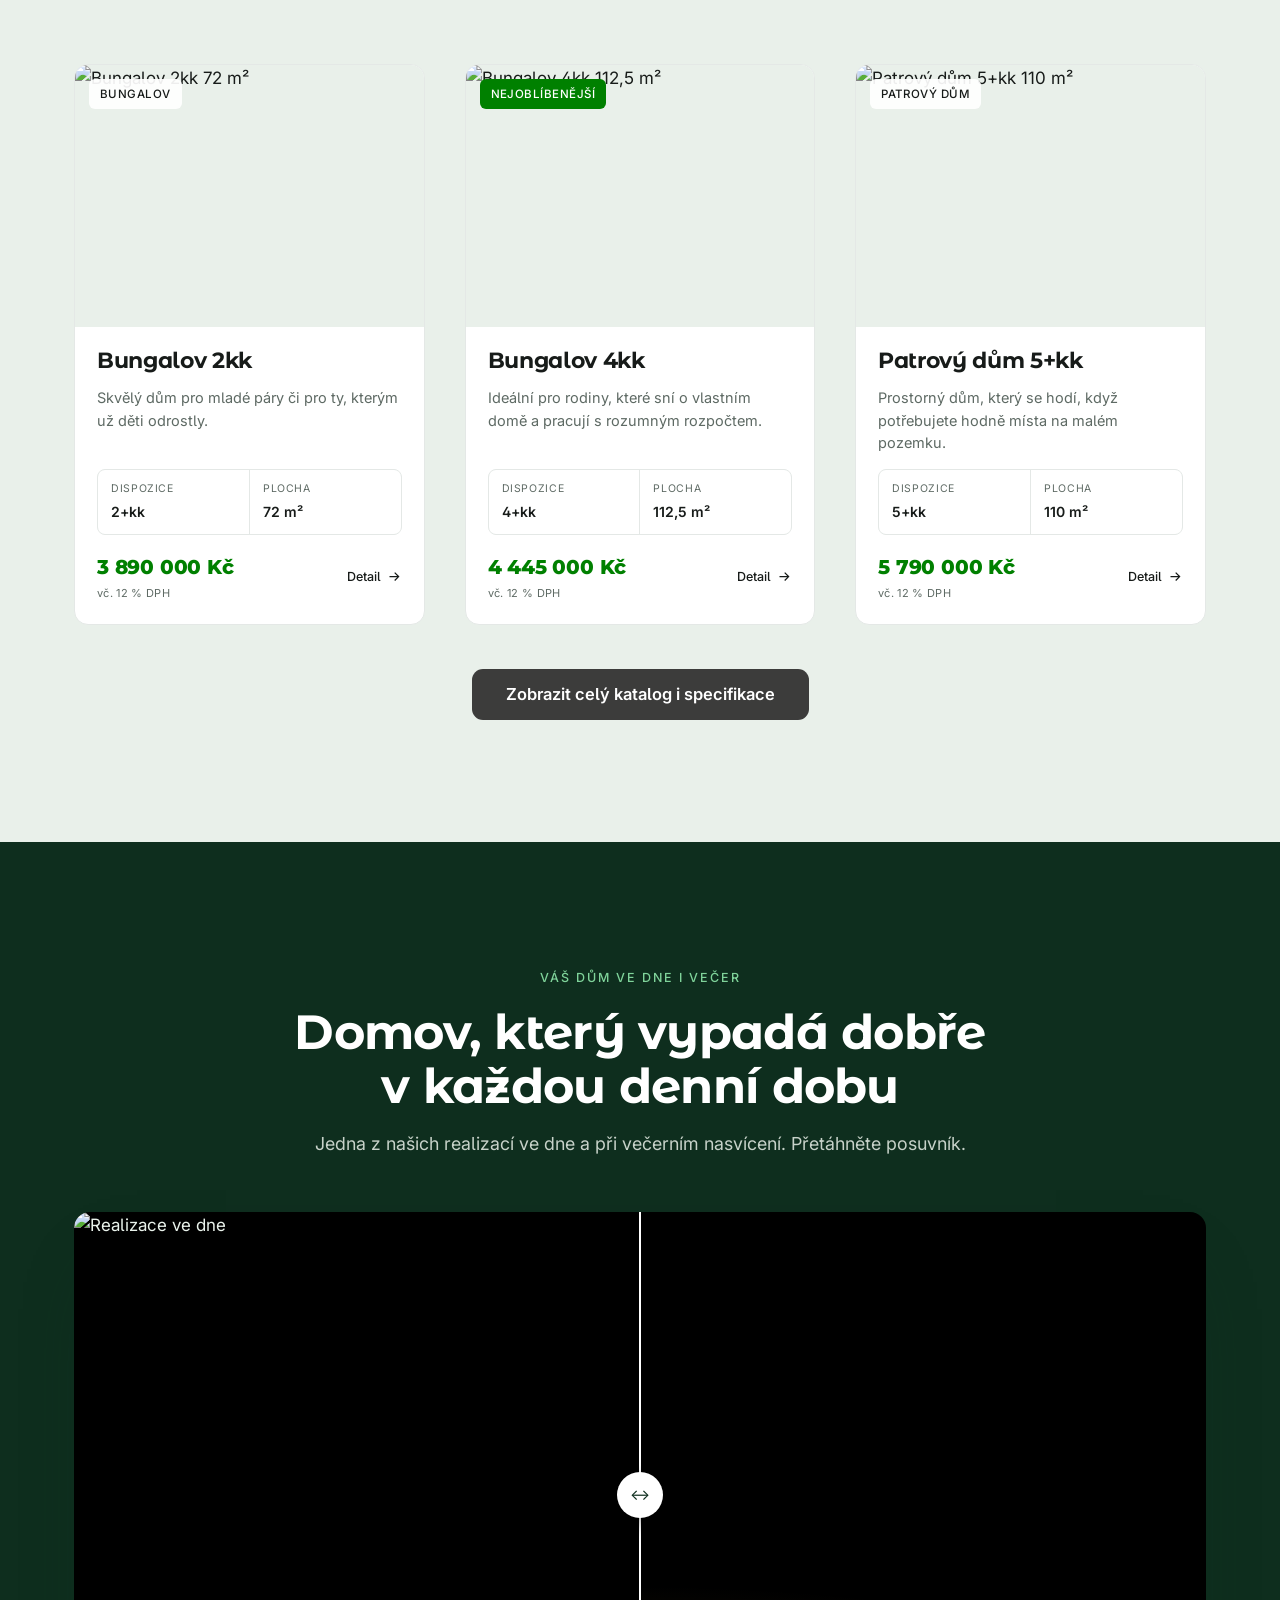
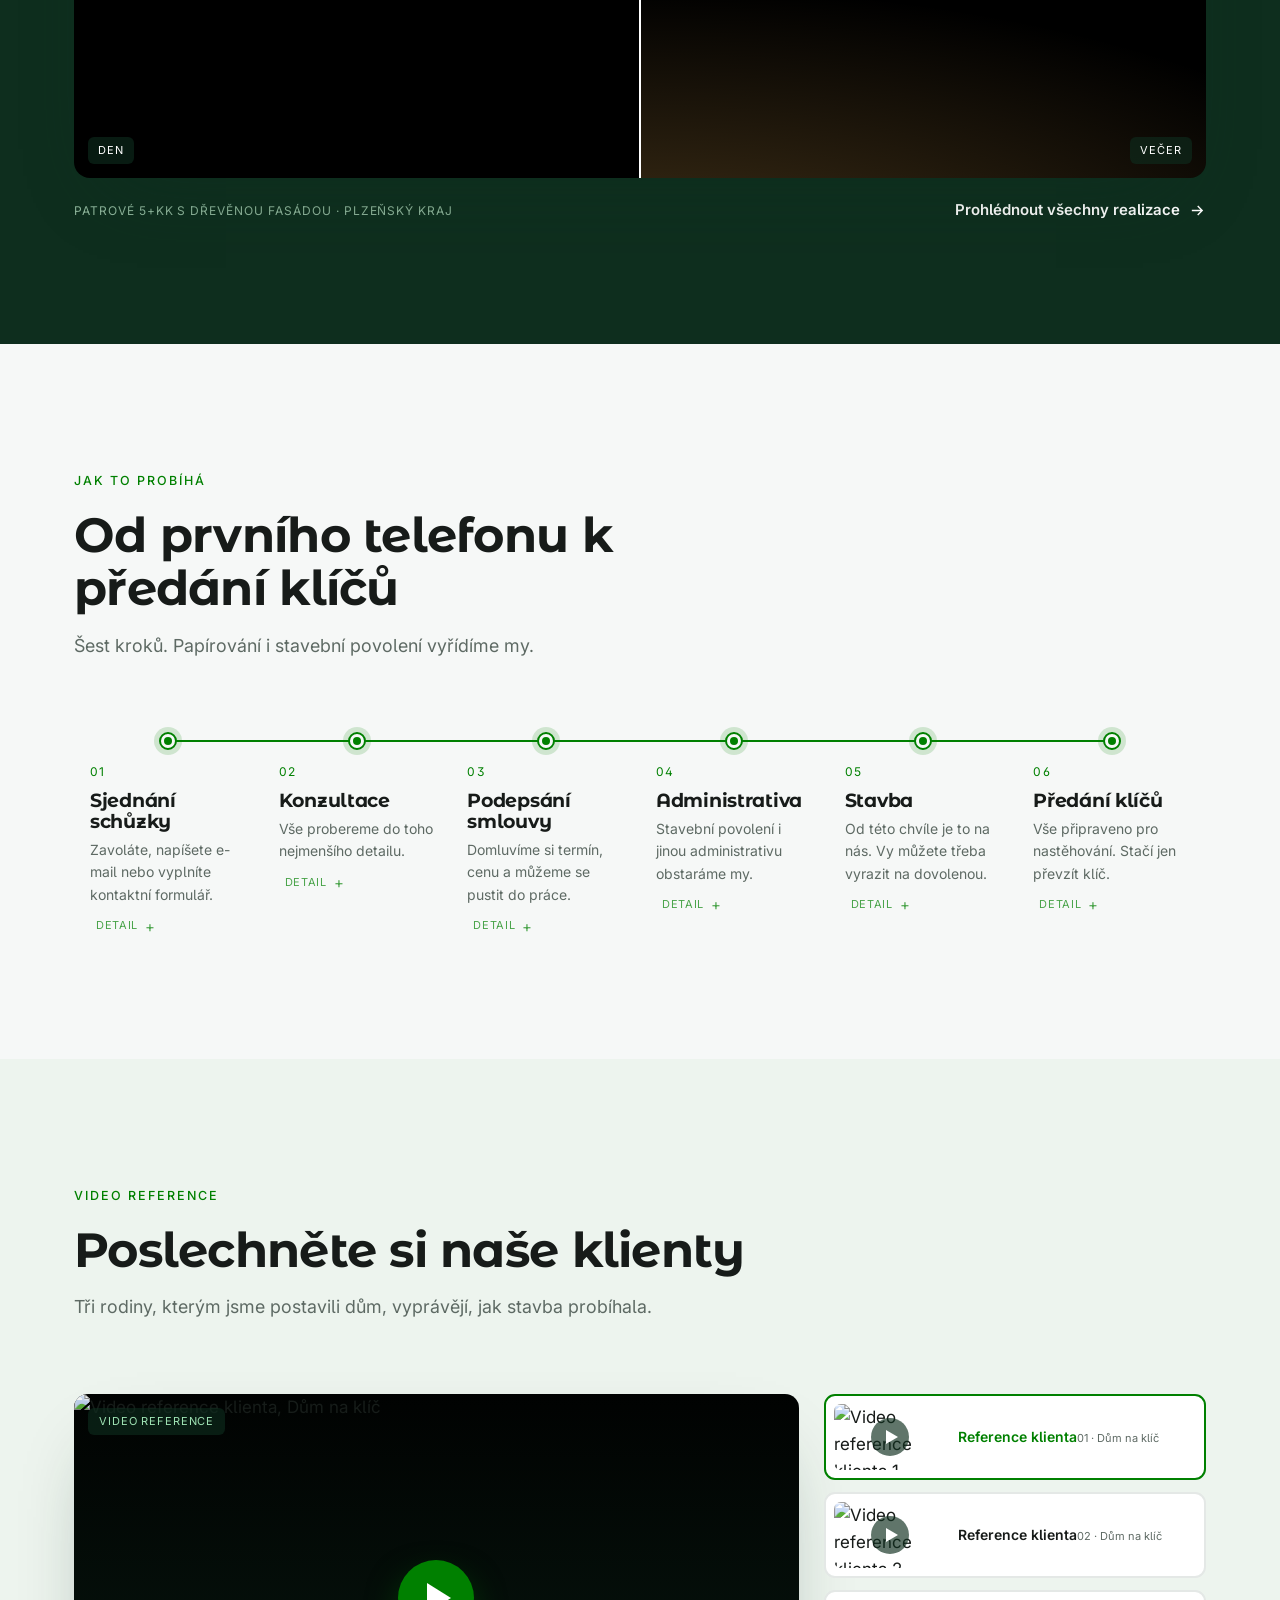
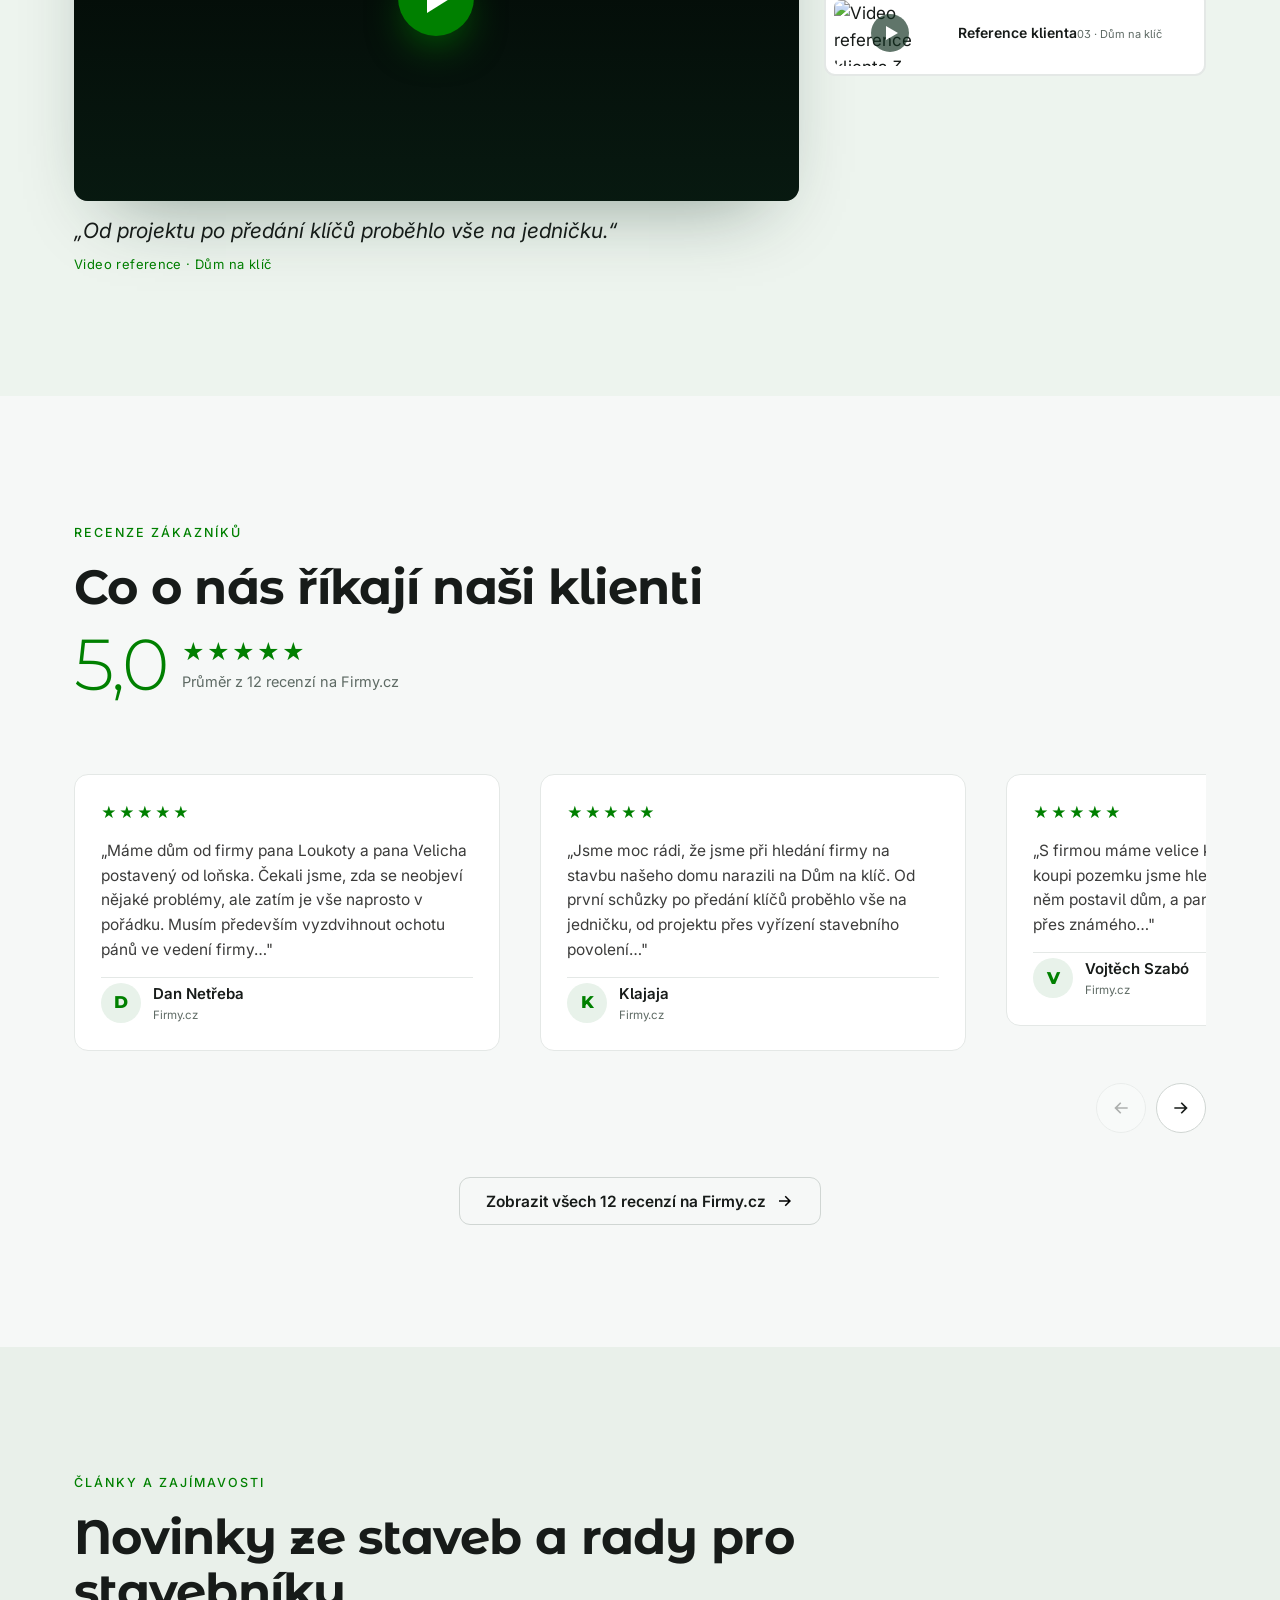
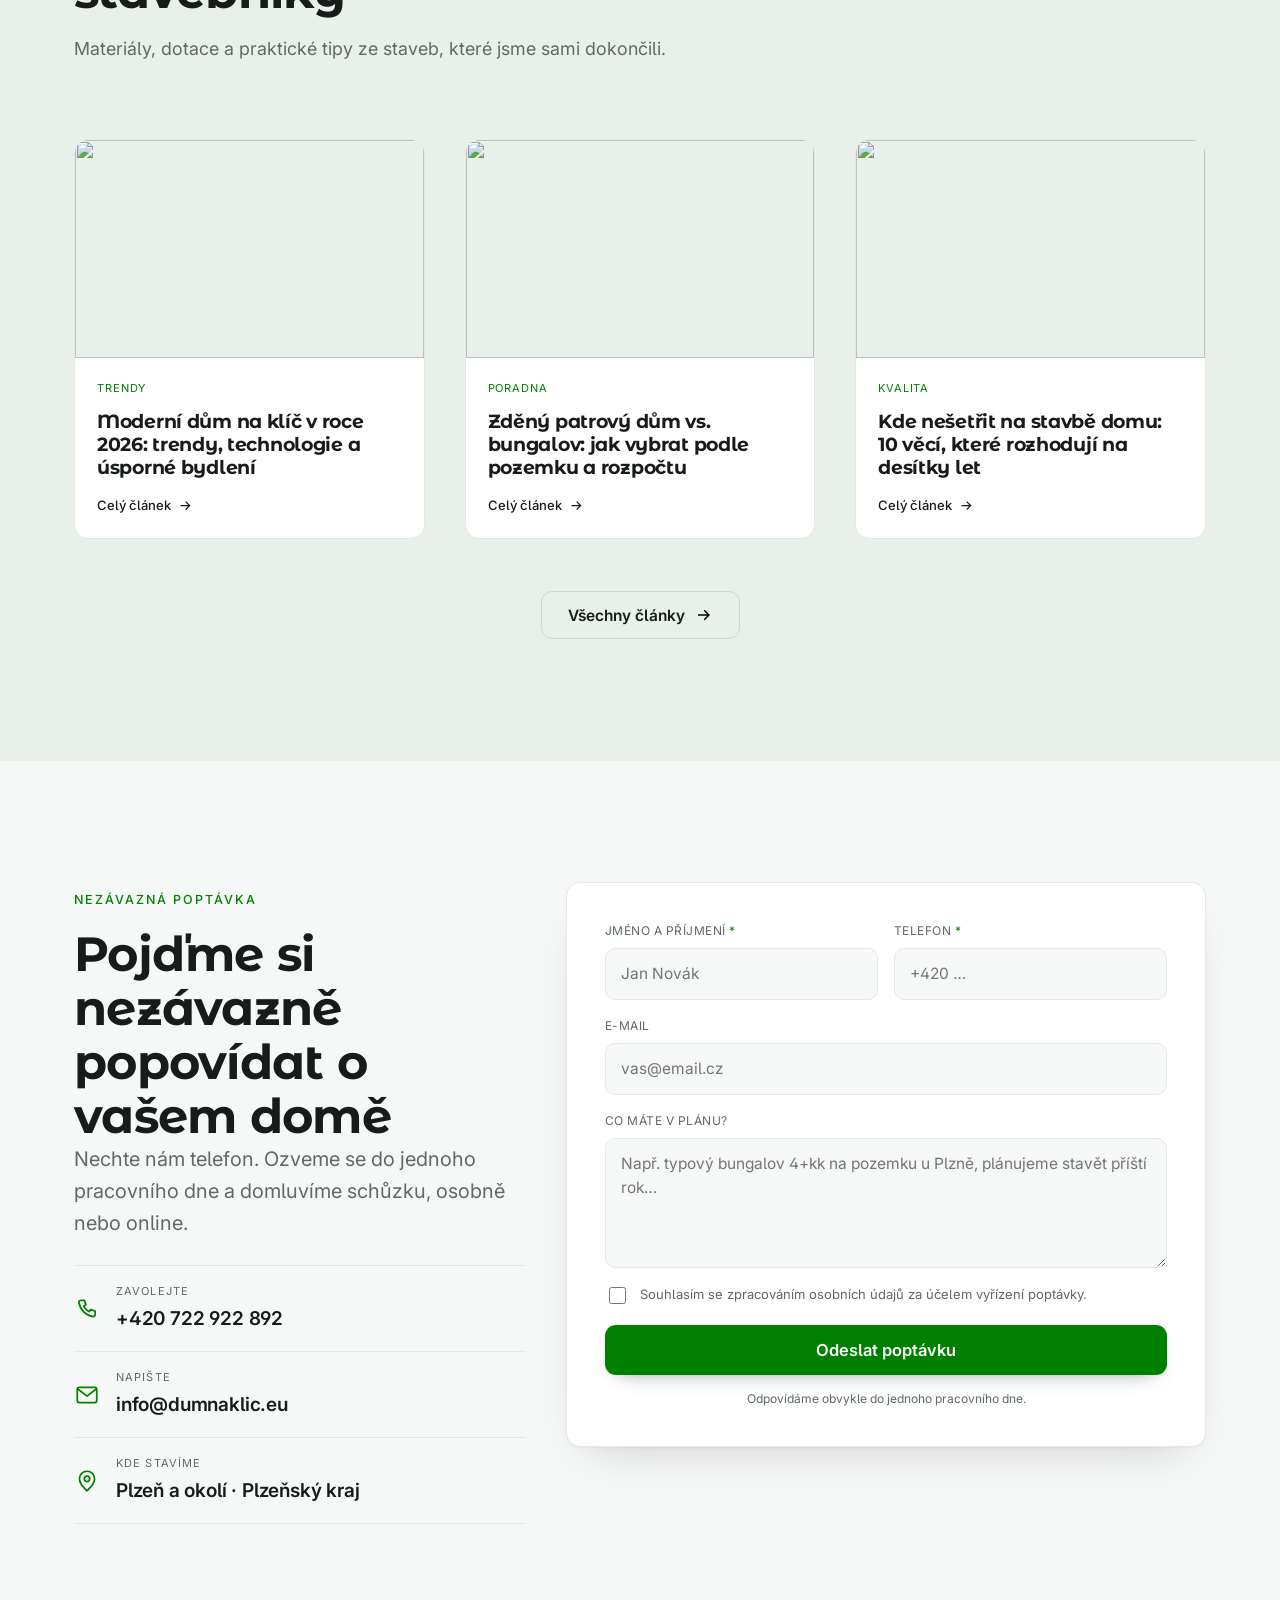
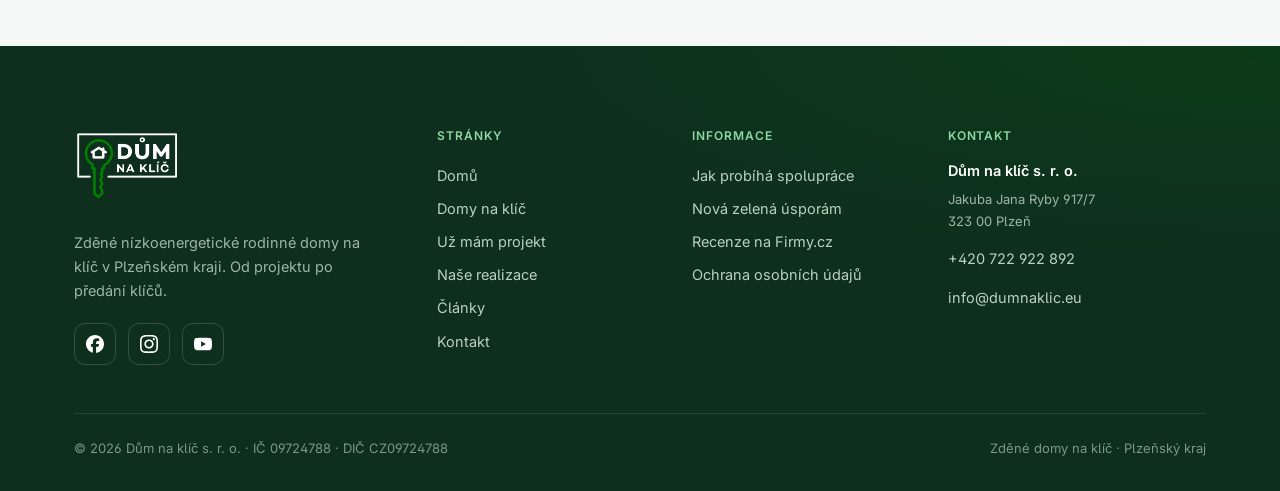
==== commit d6531374: "Lead funnel modal, Montserrat typografie a transparentní hero navigace - 3krokový poptávkový modal (" ====
--- a/index.html
+++ b/index.html
@@ -14,17 +14,17 @@
   <meta name="theme-color" content="#008000">
   <link rel="preconnect" href="https://fonts.googleapis.com">
   <link rel="preconnect" href="https://fonts.gstatic.com" crossorigin>
-  <link href="https://fonts.googleapis.com/css2?family=Bricolage+Grotesque:opsz,wght@12..96,200;12..96,300;12..96,600;12..96,700;12..96,800&family=Inter:wght@400;500;600;700&family=Spline+Sans+Mono:wght@400;500;600&display=swap" rel="stylesheet">
-  <link rel="stylesheet" href="assets/css/style.css?v=10">
+  <link href="https://fonts.googleapis.com/css2?family=Montserrat:wght@300;400;500;600;700;800&family=Inter:wght@400;500;600;700&display=swap" rel="stylesheet">
+  <link rel="stylesheet" href="assets/css/style.css?v=18">
   <link rel="icon" href="data:image/svg+xml,%3Csvg xmlns='http://www.w3.org/2000/svg' viewBox='0 0 32 32'%3E%3Crect width='32' height='32' rx='7' fill='%23008000'/%3E%3Cpath d='M16 6l8 6.2v1.6h-2V24h-4.6v-5.6h-2.8V24H8V13.8H6v-1.6z' fill='%23fff'/%3E%3C/svg%3E">
 </head>
-<body class="has-callbar">
+<body class="has-callbar home nav-over-hero">
 
 <!-- ============ HEADER (identické na všech stránkách) ============ -->
 <header class="site-header">
   <div class="nav">
     <div class="container nav__in">
-      <a class="nav__logo" href="index.html" aria-label="Dům na klíč, domů"><img src="assets/img/logo.png?v=6" alt="Dům na klíč"></a>
+      <a class="nav__logo" href="index.html" aria-label="Dům na klíč, domů"><img class="nav__logo-dark" src="assets/img/logo.png?v=6" alt="Dům na klíč"><img class="nav__logo-light" src="assets/img/logo-light.png?v=6" alt="Dům na klíč" aria-hidden="true"></a>
       <nav class="nav__menu" aria-label="Hlavní menu">
         <a class="nav__link" data-nav="index.html" href="index.html">Domů</a>
         <a class="nav__link" data-nav="projekty-typove.html" href="projekty-typove.html">Domy na klíč</a>
@@ -34,7 +34,6 @@
         <a class="nav__link" data-nav="kontakty.html" href="kontakty.html">Kontakt</a>
       </nav>
       <div class="nav__right">
-        <a class="nav__phone" href="tel:+420722922892" aria-label="Zavolejte nám"><svg viewBox="0 0 24 24"><path d="M6.6 10.8c1.4 2.8 3.8 5.1 6.6 6.6l2.2-2.2c.3-.3.7-.4 1-.2 1.1.4 2.3.6 3.6.6.6 0 1 .4 1 1V20c0 .6-.4 1-1 1C10.6 21 3 13.4 3 4c0-.6.4-1 1-1h3.5c.6 0 1 .4 1 1 0 1.2.2 2.4.6 3.6.1.4 0 .7-.2 1z"/></svg><span>+420 722 922 892</span></a>
         <a class="btn btn--primary nav__cta" href="kontakty.html">Nezávazná poptávka</a>
         <button class="nav__toggle" aria-label="Otevřít menu" aria-expanded="false"><span></span><span></span><span></span></button>
       </div>
@@ -69,29 +68,45 @@
 
   <!-- ============ HERO ============ -->
   <section class="hero">
-    <div class="hero__bg" data-parallax="0.12">
+    <div class="hero__bg" data-parallax="0.10">
       <img class="hero__poster" src="https://www.dumnaklic.eu/wp-content/uploads/2026/04/IMG_3755.jpg" alt="Moderní patrový rodinný dům na klíč s dřevěnou fasádou">
+      <!-- VIDEO POZADÍ DOČASNĚ SKRYTÉ. Až bude čas, odkomentuj řádek níže pro obnovení video pozadí:
       <div class="hero__video" data-hero-video="AIM_OCG9FKY" aria-hidden="true"></div>
+      -->
     </div>
     <div class="hero__overlay"></div>
+
+    <p class="hero__plate" aria-hidden="true">Realizace · patrový dům 5+kk · Plzeňsko</p>
+
     <div class="hero__inner">
       <div class="container">
-        <span class="hero__eyebrow">Stavební firma · Plzeňský kraj · od roku 2003</span>
-        <h1 class="hero__title">Zděný dům na klíč, <em>připravený k nastěhování.</em></h1>
-        <p class="hero__lead">Stavíme nízkoenergetické rodinné domy v Plzni a okolí. Pevná cena, jasný termín, jedna firma od projektu po klíče.</p>
-        <div class="hero__actions">
+        <p class="hero__kicker">
+          <span>Stavební firma</span><span>Plzeňský kraj</span><span>od roku 2003</span>
+        </p>
+        <h1 class="hero__headline">Zděný dům na klíč,<br><span class="hero__headline-accent">připravený k nastěhování.</span></h1>
+        <p class="hero__lead">Nízkoenergetické rodinné domy v Plzni a okolí. Pevná cena, jasný termín a jedna firma, která vás provede od projektu až po předání klíčů.</p>
+        <div class="hero__cta">
           <a class="btn btn--primary btn--lg" href="projekty-typove.html">Prohlédnout domy
             <svg viewBox="0 0 24 24"><path d="M4 11h12.2l-4.6-4.6L13 5l7 7-7 7-1.4-1.4 4.6-4.6H4z"/></svg></a>
-          <a class="btn btn--outline-light btn--lg" href="realizace.html">Naše realizace</a>
-        </div>
-        <div class="hero__meta">
-          <div class="hero__meta-item"><span class="hero__meta-num">40+</span><span class="hero__meta-label">Dokončených domů</span></div>
-          <div class="hero__meta-item"><span class="hero__meta-num">20</span><span class="hero__meta-label">Let praxe v oboru</span></div>
-          <div class="hero__meta-item"><span class="hero__meta-num">5,0★</span><span class="hero__meta-label">Hodnocení na Firmy.cz</span></div>
-        </div>
-      </div>
-    </div>
-    <div class="hero__scroll" aria-hidden="true">Posunout<span></span></div>
+          <a class="hero__textlink" href="realizace.html">Naše realizace
+            <svg viewBox="0 0 24 24"><path d="M4 11h12.2l-4.6-4.6L13 5l7 7-7 7-1.4-1.4 4.6-4.6H4z"/></svg></a>
+        </div>
+      </div>
+
+      <div class="container">
+        <div class="hero__rail">
+          <div class="hero__stats">
+            <div class="hero__stat"><span class="hero__stat-num">40+</span><span class="hero__stat-lbl">Dokončených domů</span></div>
+            <div class="hero__stat"><span class="hero__stat-num">20</span><span class="hero__stat-lbl">Let praxe v oboru</span></div>
+            <div class="hero__stat"><span class="hero__stat-num">6–10</span><span class="hero__stat-lbl">Domů ročně</span></div>
+          </div>
+          <a class="hero__rating" href="https://www.firmy.cz/detail/13316725-dum-na-klic-s-r-o-plzen.html" target="_blank" rel="noopener" aria-label="Hodnocení 5,0 z 5 na Firmy.cz, 12 recenzí">
+            <span class="hero__rating-stars" aria-hidden="true">★★★★★</span>
+            <span class="hero__rating-txt"><strong>5,0&nbsp;/&nbsp;5</strong> na Firmy.cz · 12 recenzí</span>
+          </a>
+        </div>
+      </div>
+    </div>
   </section>
 
   <!-- ============ PROČ STAVĚT S NÁMI (trust grid) ============ -->
@@ -253,8 +268,7 @@
 
       </div>
       <div class="center mt-l reveal">
-        <a class="btn btn--dark btn--lg" href="projekty-typove.html">Zobrazit celý katalog i specifikace
-          <svg viewBox="0 0 24 24"><path d="M4 11h12.2l-4.6-4.6L13 5l7 7-7 7-1.4-1.4 4.6-4.6H4z"/></svg></a>
+        <a class="btn btn--dark btn--lg" href="projekty-typove.html">Zobrazit celý katalog i specifikace</a>
       </div>
     </div>
   </section>
@@ -570,6 +584,6 @@
   <div class="lightbox__cap"></div>
 </div>
 
-<script src="assets/js/main.js?v=9"></script>
+<script src="assets/js/main.js?v=10"></script>
 </body>
 </html>
--- a/assets/css/style.css
+++ b/assets/css/style.css
@@ -2,7 +2,7 @@
    DŮM NA KLÍČ — Design system
    Brand: #008000 (zelená, požadavek klienta) + #3C3C3B (antracit)
    Signatura: "titleblock" katalogové karty (technický výkres) + motiv klíče
-   Display: Bricolage Grotesque · Body: Inter · Utility: Spline Sans Mono
+   Display: Montserrat · Body & labels: Inter
    ===================================================================== */
 
 /* ---------- Tokens ---------- */
@@ -20,9 +20,9 @@
   --line-strong:#d0d6d3;
   --white:#ffffff;
 
-  --font-display:'Bricolage Grotesque','Segoe UI',system-ui,sans-serif;
+  --font-display:'Montserrat','Segoe UI',system-ui,sans-serif;
   --font-body:'Inter','Segoe UI',system-ui,-apple-system,sans-serif;
-  --font-mono:'Spline Sans Mono','SFMono-Regular',ui-monospace,monospace;
+  --font-mono:'Inter','Segoe UI',system-ui,-apple-system,sans-serif;
 
   --wrap:1220px;
   --gap:clamp(22px,3.1vw,40px);
@@ -49,8 +49,8 @@
 a{color:inherit;text-decoration:none}
 button{font:inherit;cursor:pointer;border:none;background:none;color:inherit}
 input,textarea,select{font:inherit;color:inherit}
-h1,h2,h3,h4{font-family:var(--font-display);font-weight:800;line-height:1.05;
-  letter-spacing:-.02em;margin:0;color:var(--ink)}
+h1,h2,h3,h4{font-family:var(--font-display);font-weight:700;line-height:1.12;
+  letter-spacing:-.015em;margin:0;color:var(--ink)}
 p{margin:0}
 ul{margin:0;padding:0;list-style:none}
 :focus-visible{outline:3px solid var(--green);outline-offset:3px;border-radius:4px}
@@ -75,9 +75,7 @@
 .eyebrow{display:inline-flex;align-items:center;gap:10px;font-family:var(--font-mono);
   font-size:12.5px;font-weight:500;letter-spacing:.16em;text-transform:uppercase;
   color:var(--green);margin:0 0 18px}
-.eyebrow::before{content:"";width:26px;height:0;border-top:2px solid var(--green)}
 .section--dark .eyebrow,.section--pine .eyebrow{color:#7fd39a}
-.section--dark .eyebrow::before,.section--pine .eyebrow::before{border-color:#7fd39a}
 .section-head{max-width:720px;margin-bottom:clamp(42px,5.6vw,74px)}
 .section-head--center{margin-inline:auto;text-align:center}
 .section-head__title{font-size:clamp(28px,4.2vw,48px)}
@@ -91,8 +89,9 @@
   border-radius:11px;transition:transform .25s var(--ease),background .25s,color .25s,box-shadow .25s;
   line-height:1;white-space:nowrap}
 .btn svg{width:18px;height:18px;flex:none}
-.btn--primary{background:var(--green);color:#fff;box-shadow:0 6px 16px -8px rgba(0,128,0,.5)}
-.btn--primary:hover{background:var(--green-600);transform:translateY(-2px);box-shadow:0 10px 22px -10px rgba(0,128,0,.55)}
+.btn--primary{background:var(--green);color:#fff;box-shadow:0 8px 22px -14px rgba(14,46,30,.7)}
+.btn--primary svg{fill:currentColor}
+.btn--primary:hover{background:var(--green-600);transform:translateY(-1px);box-shadow:0 12px 26px -14px rgba(14,46,30,.65)}
 .btn--dark{background:var(--charcoal);color:#fff}
 .btn--dark:hover{background:#2a2a29;transform:translateY(-2px)}
 .btn--ghost{border:1.5px solid var(--line-strong);color:var(--ink);background:transparent}
@@ -121,12 +120,19 @@
 .nav{background:rgba(245,243,238,.86);backdrop-filter:blur(14px);
   border-bottom:1px solid var(--line);transition:background .3s,box-shadow .3s,min-height .3s}
 .nav__in{display:flex;align-items:center;gap:14px;min-height:var(--header-h);transition:min-height .3s}
-.nav__logo{display:flex;align-items:center;gap:12px;flex:none;margin-right:auto}
+.nav__logo{display:flex;align-items:center;gap:12px;flex:none}
 .nav__logo img{height:44px;width:auto;transition:height .3s}
 .is-scrolled .nav{background:rgba(245,243,238,.96);box-shadow:0 10px 30px -20px rgba(27,27,25,.4)}
-.is-scrolled .nav__in{min-height:64px}
-.is-scrolled .nav__logo img{height:37px}
-.nav__menu{display:none;gap:2px;align-items:center}
+/* transparent header floating over the hero (all pages, before scroll) */
+.nav-over-hero:not(.is-scrolled) .nav{background:transparent;backdrop-filter:none;border-bottom-color:transparent}
+.nav-over-hero:not(.is-scrolled) .nav__link{color:#fff}
+.nav-over-hero:not(.is-scrolled) .nav__link:hover,.nav-over-hero:not(.is-scrolled) .nav__link.is-active{color:#fff}
+.nav-over-hero:not(.is-scrolled) .nav__toggle{border-color:rgba(255,255,255,.5)}
+.nav-over-hero:not(.is-scrolled) .nav__toggle span{background:#fff}
+.nav__logo-light{display:none}
+.nav-over-hero:not(.is-scrolled) .nav__logo-dark{display:none}
+.nav-over-hero:not(.is-scrolled) .nav__logo-light{display:block}
+.nav__menu{display:none;gap:2px;align-items:center;flex:1;justify-content:center}
 .nav__link{position:relative;padding:9px 13px;font-size:15px;font-weight:500;color:var(--ink);
   border-radius:8px;transition:color .2s;white-space:nowrap}
 .nav__link::after{content:"";position:absolute;left:13px;right:13px;bottom:5px;height:2px;
@@ -174,8 +180,9 @@
 .drawer__phone{font-family:var(--font-mono);font-weight:600;text-align:center;color:var(--green)}
 
 /* ---------- Hero (homepage) ---------- */
-.hero{position:relative;min-height:100svh;display:flex;align-items:flex-end;
-  color:#fff;overflow:hidden;padding-top:calc(var(--header-h) + 60px)}
+/* ---------- Hero (homepage) — editoriální / architektonický ---------- */
+.hero{position:relative;min-height:100svh;display:flex;flex-direction:column;justify-content:flex-end;
+  color:#fff;overflow:hidden;padding-top:calc(var(--header-h) + 40px)}
 .hero__bg{position:absolute;inset:0;z-index:0;overflow:hidden}
 .hero__bg iframe,.hero__bg video,.hero__poster{position:absolute;top:50%;left:50%;
   width:max(100%,177.78vh);height:max(100%,56.25vw);min-width:100%;min-height:100%;
@@ -184,29 +191,66 @@
 .hero__video.is-ready{opacity:1}
 .hero__video iframe{position:absolute;top:50%;left:50%;width:max(100%,177.78vh);
   height:max(100%,56.25vw);min-width:100%;min-height:100%;transform:translate(-50%,-50%);border:0;pointer-events:none}
+/* filmový overlay — necháme architekturu dýchat, text drží spodní + levý přechod */
 .hero__overlay{position:absolute;inset:0;z-index:1;
-  background:linear-gradient(180deg,rgba(14,46,30,.32) 0%,rgba(14,46,30,.15) 40%,rgba(14,46,30,.78) 100%),
-             linear-gradient(90deg,rgba(14,46,30,.55),transparent 60%)}
-.hero__inner{position:relative;z-index:2;width:100%;padding-bottom:clamp(48px,7vw,96px)}
-.hero__eyebrow{display:inline-flex;align-items:center;gap:10px;font-family:var(--font-mono);
-  font-size:13px;letter-spacing:.14em;text-transform:uppercase;color:#9fe3b4;margin-bottom:22px}
-.hero__eyebrow::before{content:"";width:30px;border-top:2px solid #9fe3b4}
-.hero__title{font-size:clamp(38px,6.6vw,84px);line-height:.98;letter-spacing:-.03em;color:#fff;
-  max-width:16ch;text-wrap:balance}
-.hero__title em{font-style:normal;color:#9fe3b4}
-.hero__lead{margin-top:22px;font-size:clamp(17px,1.8vw,21px);max-width:46ch;color:rgba(255,255,255,.9)}
-.hero__actions{display:flex;flex-wrap:wrap;gap:14px;margin-top:32px}
-.hero__meta{display:flex;flex-wrap:wrap;gap:24px 40px;margin-top:44px;padding-top:26px;
-  border-top:1px solid rgba(255,255,255,.22)}
-.hero__meta-item{display:flex;flex-direction:column;gap:2px}
-.hero__meta-num{font-family:var(--font-display);font-size:clamp(30px,3.4vw,44px);font-weight:300;color:#fff;line-height:1;letter-spacing:-.03em}
-.hero__meta-label{font-family:var(--font-mono);font-size:12px;letter-spacing:.06em;text-transform:uppercase;color:rgba(255,255,255,.72)}
-.hero__scroll{position:absolute;left:50%;bottom:20px;z-index:2;transform:translateX(-50%);
-  font-family:var(--font-mono);font-size:11px;letter-spacing:.2em;text-transform:uppercase;
-  color:rgba(255,255,255,.7);display:flex;flex-direction:column;align-items:center;gap:8px}
-.hero__scroll span{width:1px;height:34px;background:linear-gradient(rgba(255,255,255,.7),transparent);animation:scrolldrop 2s infinite}
-@keyframes scrolldrop{0%{transform:scaleY(0);transform-origin:top}45%{transform:scaleY(1);transform-origin:top}
-  55%{transform:scaleY(1);transform-origin:bottom}100%{transform:scaleY(0);transform-origin:bottom}}
+  background:linear-gradient(180deg,rgba(11,26,18,.40) 0%,rgba(11,26,18,0) 30%,rgba(11,26,18,.34) 60%,rgba(9,20,14,.90) 100%),
+             linear-gradient(90deg,rgba(9,20,14,.70) 0%,rgba(9,20,14,.26) 44%,transparent 74%)}
+.hero__inner{position:relative;z-index:2;width:100%;padding-bottom:clamp(30px,4vw,52px);
+  display:flex;flex-direction:column;gap:clamp(38px,6vw,64px)}
+/* hero má vlastní širší mřížku než zbytek stránky */
+.hero .container{max-width:1420px}
+/* na homepage stejná šířka hlavičky jako hero (logo zarovnané s textem hero) */
+.home .site-header .container{max-width:1420px}
+
+/* overline s brandovým „spec-sheet" oddělovačem */
+.hero__kicker{display:flex;flex-wrap:wrap;align-items:center;gap:12px 16px;margin:0 0 26px;
+  font-family:var(--font-mono);font-size:12px;letter-spacing:.18em;text-transform:uppercase;color:rgba(255,255,255,.82)}
+.hero__kicker span{position:relative;padding-left:24px}
+.hero__kicker span:first-child{padding-left:0}
+.hero__kicker span:not(:first-child)::before{content:"";position:absolute;left:2px;top:50%;
+  width:6px;height:6px;margin-top:-3px;background:var(--green);transform:rotate(45deg)}
+
+/* nadpis s váhovým kontrastem (700 / 300) — bez „všechno tučně" AI vzhledu */
+.hero__headline{font-size:clamp(38px,6vw,88px);line-height:1.06;letter-spacing:-.02em;
+  font-weight:700;color:#fff;max-width:none;margin:0}
+.hero__headline-accent{font-weight:300;color:rgba(255,255,255,.88)}
+.hero__lead{margin-top:24px;font-size:clamp(17px,1.55vw,20px);line-height:1.55;
+  max-width:44ch;color:rgba(255,255,255,.86)}
+
+.hero__cta{display:flex;flex-wrap:wrap;align-items:center;gap:14px 28px;margin-top:34px}
+.hero__textlink{display:inline-flex;align-items:center;gap:9px;color:#fff;font-weight:600;font-size:15.5px;
+  padding-bottom:4px;border-bottom:1.5px solid rgba(255,255,255,.36);transition:border-color .25s var(--ease),gap .25s var(--ease)}
+.hero__textlink svg{width:17px;height:17px;fill:currentColor}
+.hero__textlink:hover{border-color:#fff;gap:13px}
+
+/* spodní lišta: statistiky dělené vlasovými linkami + rating chip */
+.hero__rail{display:flex;flex-wrap:wrap;align-items:center;justify-content:space-between;gap:22px 34px;
+  padding-top:24px;border-top:1px solid rgba(255,255,255,.2)}
+.hero__stats{display:flex;flex-wrap:wrap;align-items:stretch}
+.hero__stat{display:flex;flex-direction:column;gap:6px;padding:2px clamp(16px,2.6vw,38px)}
+.hero__stat:first-child{padding-left:0}
+.hero__stat:not(:last-child){border-right:1px solid rgba(255,255,255,.18)}
+.hero__stat-num{font-family:var(--font-display);font-size:clamp(28px,3.1vw,40px);font-weight:300;
+  line-height:1;letter-spacing:-.03em;color:#fff}
+.hero__stat-lbl{font-family:var(--font-mono);font-size:11.5px;letter-spacing:.08em;text-transform:uppercase;color:rgba(255,255,255,.7)}
+.hero__rating{display:inline-flex;align-items:center;gap:12px;padding:11px 18px;border-radius:12px;
+  background:rgba(255,255,255,.08);border:1px solid rgba(255,255,255,.18);
+  backdrop-filter:blur(7px);-webkit-backdrop-filter:blur(7px);color:#fff;
+  transition:background .25s,border-color .25s,transform .25s var(--ease)}
+.hero__rating:hover{background:rgba(255,255,255,.14);border-color:rgba(255,255,255,.34);transform:translateY(-2px)}
+.hero__rating-stars{color:#ffc94d;letter-spacing:2px;font-size:14px;white-space:nowrap}
+.hero__rating-txt{font-size:13px;color:rgba(255,255,255,.86);line-height:1.3}
+.hero__rating-txt strong{color:#fff;font-weight:700}
+
+/* editoriální „plate" (foto popisek) — jen desktop */
+.hero__plate{position:absolute;top:calc(var(--header-h) + 34px);right:clamp(20px,4vw,40px);z-index:2;
+  display:none;margin:0;font-family:var(--font-mono);font-size:11px;letter-spacing:.16em;text-transform:uppercase;
+  color:rgba(255,255,255,.55);writing-mode:vertical-rl}
+@media(min-width:1080px){.hero__plate{display:block}}
+@media(max-width:520px){
+  .hero__stat{padding:2px 14px}
+  .hero__stat-num{font-size:26px}
+}
 
 /* ---------- Page hero (podstránky) ---------- */
 .page-hero{position:relative;color:#fff;padding:calc(var(--header-h) + 74px) 0 clamp(52px,7vw,90px);overflow:hidden}
@@ -553,7 +597,6 @@
 .reveal[data-delay="3"]{transition-delay:.24s}
 @media(prefers-reduced-motion:reduce){
   .reveal{opacity:1;transform:none;transition:none}
-  .hero__scroll span{animation:none}
   .house-card:hover .house-card__media img,.article-card:hover .article-card__media img{transform:none}
 }
 
@@ -563,7 +606,7 @@
 .mt-s{margin-top:16px}.mt-m{margin-top:28px}.mt-l{margin-top:44px}
 .text-green{color:var(--green)}
 .wrap-narrow{max-width:820px;margin-inline:auto}
-.divider-note{font-family:var(--font-mono);font-size:13.5px;line-height:1.7;color:var(--muted);text-align:center;
+.divider-note{font-family:var(--font-body);font-size:15px;line-height:1.7;color:var(--muted);text-align:center;
   margin-top:clamp(44px,5vw,64px);padding-top:clamp(26px,3vw,38px);border-top:1px solid var(--line);
   max-width:760px;margin-inline:auto}
 .section--endnote{padding-bottom:clamp(40px,4.5vw,56px)}
@@ -585,7 +628,6 @@
   background:linear-gradient(180deg,rgba(14,46,30,.08) 0%,rgba(14,46,30,.12) 32%,rgba(11,30,20,.9) 100%)}
 .feature__panel{position:absolute;left:0;right:0;bottom:0;z-index:1;padding:clamp(22px,3vw,36px)}
 .feature .eyebrow{color:#9fe3b4;margin-bottom:12px}
-.feature .eyebrow::before{border-color:#9fe3b4}
 .feature__title{font-size:clamp(23px,2.5vw,32px);color:#fff;text-wrap:balance;line-height:1.08}
 .feature__hint{display:inline-flex;align-items:center;gap:9px;margin-top:16px;font-family:var(--font-mono);
   font-size:12px;letter-spacing:.06em;text-transform:uppercase;color:rgba(255,255,255,.75);
@@ -849,3 +891,101 @@
   .pathgrid{grid-template-columns:1.12fr .88fr;align-items:start}
   .pathgrid>.pathcard:nth-child(2){margin-top:44px}
 }
+
+/* =====================================================================
+   LEAD FUNNEL — 3krokový poptávkový modal
+   ===================================================================== */
+.lead-modal{position:fixed;inset:0;z-index:120;display:flex;align-items:center;justify-content:center;
+  padding:clamp(14px,3vw,32px);visibility:hidden;pointer-events:none}
+.lead-modal.is-open{visibility:visible;pointer-events:auto}
+.lead-modal__scrim{position:absolute;inset:0;background:rgba(14,46,30,.55);
+  -webkit-backdrop-filter:blur(4px);backdrop-filter:blur(4px);opacity:0;transition:opacity .32s var(--ease)}
+.lead-modal.is-open .lead-modal__scrim{opacity:1}
+.lead-modal__dialog{position:relative;width:min(560px,100%);max-height:92vh;overflow-y:auto;
+  background:var(--white);border-radius:20px;box-shadow:var(--shadow-lg);
+  padding:clamp(24px,3.4vw,40px) clamp(22px,3.4vw,40px) clamp(20px,3vw,32px);
+  transform:translateY(24px) scale(.98);opacity:0;transition:transform .4s var(--ease),opacity .32s var(--ease);
+  scrollbar-width:thin}
+.lead-modal.is-open .lead-modal__dialog{transform:none;opacity:1}
+.lead-modal__close{position:absolute;top:14px;right:14px;width:38px;height:38px;border-radius:50%;
+  display:grid;place-items:center;font-size:24px;line-height:1;color:var(--muted);
+  background:var(--bone);transition:background .2s,color .2s;z-index:2}
+.lead-modal__close:hover{background:var(--stone);color:var(--ink)}
+
+.lf-head{margin-bottom:clamp(20px,2.6vw,28px)}
+.lf-progress{height:5px;border-radius:99px;background:var(--stone);overflow:hidden}
+.lf-progress__fill{display:block;height:100%;width:33.33%;border-radius:99px;
+  background:linear-gradient(90deg,var(--green),var(--green-600));transition:width .45s var(--ease)}
+.lf-meta{display:flex;align-items:center;justify-content:space-between;gap:12px;margin-top:12px}
+.lf-eyebrow{font-family:var(--font-mono);font-size:11.5px;font-weight:500;letter-spacing:.16em;
+  text-transform:uppercase;color:var(--green)}
+.lf-count{font-family:var(--font-mono);font-size:11.5px;letter-spacing:.08em;color:var(--muted)}
+.lf-count b{color:var(--ink);font-weight:600}
+
+.lf-step{display:none;animation:lfIn .38s var(--ease) both}
+.lf-step.is-active{display:block}
+@keyframes lfIn{from{opacity:0;transform:translateX(14px)}to{opacity:1;transform:none}}
+@media(prefers-reduced-motion:reduce){.lf-step,.lead-modal__dialog{animation:none;transition:none}}
+.lf-title{font-size:clamp(22px,2.8vw,28px);letter-spacing:-.02em;margin-bottom:8px}
+.lf-sub{color:var(--muted);font-size:15px;line-height:1.55;margin-bottom:22px}
+
+/* možnosti (krok 1) */
+.lf-opts{display:grid;gap:12px}
+.lf-opt{display:flex;align-items:center;gap:15px;width:100%;text-align:left;
+  padding:16px 18px;border:1.6px solid var(--line);border-radius:13px;background:var(--white);
+  transition:border-color .2s,background .2s,transform .2s var(--ease),box-shadow .2s}
+.lf-opt:hover{border-color:var(--green);transform:translateY(-1px);box-shadow:var(--shadow)}
+.lf-opt.is-sel{border-color:var(--green);background:var(--green-tint)}
+.lf-opt__ic{flex:none;width:46px;height:46px;border-radius:11px;display:grid;place-items:center;
+  background:var(--green-tint);transition:background .2s}
+.lf-opt.is-sel .lf-opt__ic{background:#fff}
+.lf-opt__ic svg{width:23px;height:23px;fill:none;stroke:var(--green);stroke-width:1.7;
+  stroke-linecap:round;stroke-linejoin:round}
+.lf-opt__txt{flex:1;min-width:0}
+.lf-opt__t{display:block;font-family:var(--font-display);font-weight:700;font-size:16.5px;
+  letter-spacing:-.01em;color:var(--ink)}
+.lf-opt__d{display:block;font-size:13.5px;color:var(--muted);line-height:1.45;margin-top:3px}
+.lf-opt__arw{flex:none;color:var(--line-strong);transition:color .2s,transform .2s var(--ease)}
+.lf-opt__arw svg{width:20px;height:20px;fill:currentColor}
+.lf-opt:hover .lf-opt__arw,.lf-opt.is-sel .lf-opt__arw{color:var(--green);transform:translateX(3px)}
+
+/* skupiny + chipy (krok 2) */
+.lf-group{margin-bottom:22px}
+.lf-group:last-child{margin-bottom:4px}
+.lf-label{display:block;font-family:var(--font-mono);font-size:12px;letter-spacing:.04em;
+  text-transform:uppercase;color:var(--muted);margin-bottom:11px}
+.lf-chips{display:flex;flex-wrap:wrap;gap:9px}
+.lf-chip{padding:9px 16px;border:1.6px solid var(--line);border-radius:99px;
+  font-size:14px;font-weight:500;color:var(--ink);background:var(--white);
+  transition:border-color .18s,background .18s,color .18s,transform .18s var(--ease)}
+.lf-chip:hover{border-color:var(--green);transform:translateY(-1px)}
+.lf-chip.is-sel{background:var(--green);border-color:var(--green);color:#fff}
+
+/* pole (krok 3) — staví na .field / .form__consent */
+.lead-modal .field.is-error input{border-color:#c0392b;background:#fdf3f2}
+.lead-modal .form__consent.is-error{color:#c0392b}
+.lead-modal .form__consent{margin:6px 0 0}
+
+/* navigace */
+.lf-nav{display:flex;gap:12px;margin-top:26px}
+.lf-nav .lf-back{flex:0 0 auto}
+.lf-nav .lf-next,.lf-nav .lf-submit{flex:1}
+.lf-next:disabled{opacity:.45;cursor:not-allowed;transform:none;box-shadow:none}
+.lf-foot{margin-top:16px;font-family:var(--font-mono);font-size:11.5px;color:var(--muted);
+  text-align:center;display:flex;align-items:center;justify-content:center;gap:7px}
+.lf-foot svg{width:14px;height:14px;fill:none;stroke:var(--green);stroke-width:1.8;
+  stroke-linecap:round;stroke-linejoin:round}
+
+/* úspěch */
+.lf-done{text-align:center;padding:14px 0 6px}
+.lf-done__ic{width:74px;height:74px;margin:0 auto 22px;border-radius:50%;
+  background:var(--green-tint);display:grid;place-items:center}
+.lf-done__ic svg{width:36px;height:36px;fill:none;stroke:var(--green);stroke-width:2.4;
+  stroke-linecap:round;stroke-linejoin:round}
+.lf-done .lf-sub{margin-bottom:26px}
+
+@media(max-width:520px){
+  .lf-nav{flex-direction:column-reverse}
+  .lf-nav .lf-back{width:100%}
+  .lf-opt__d{font-size:13px}
+}
